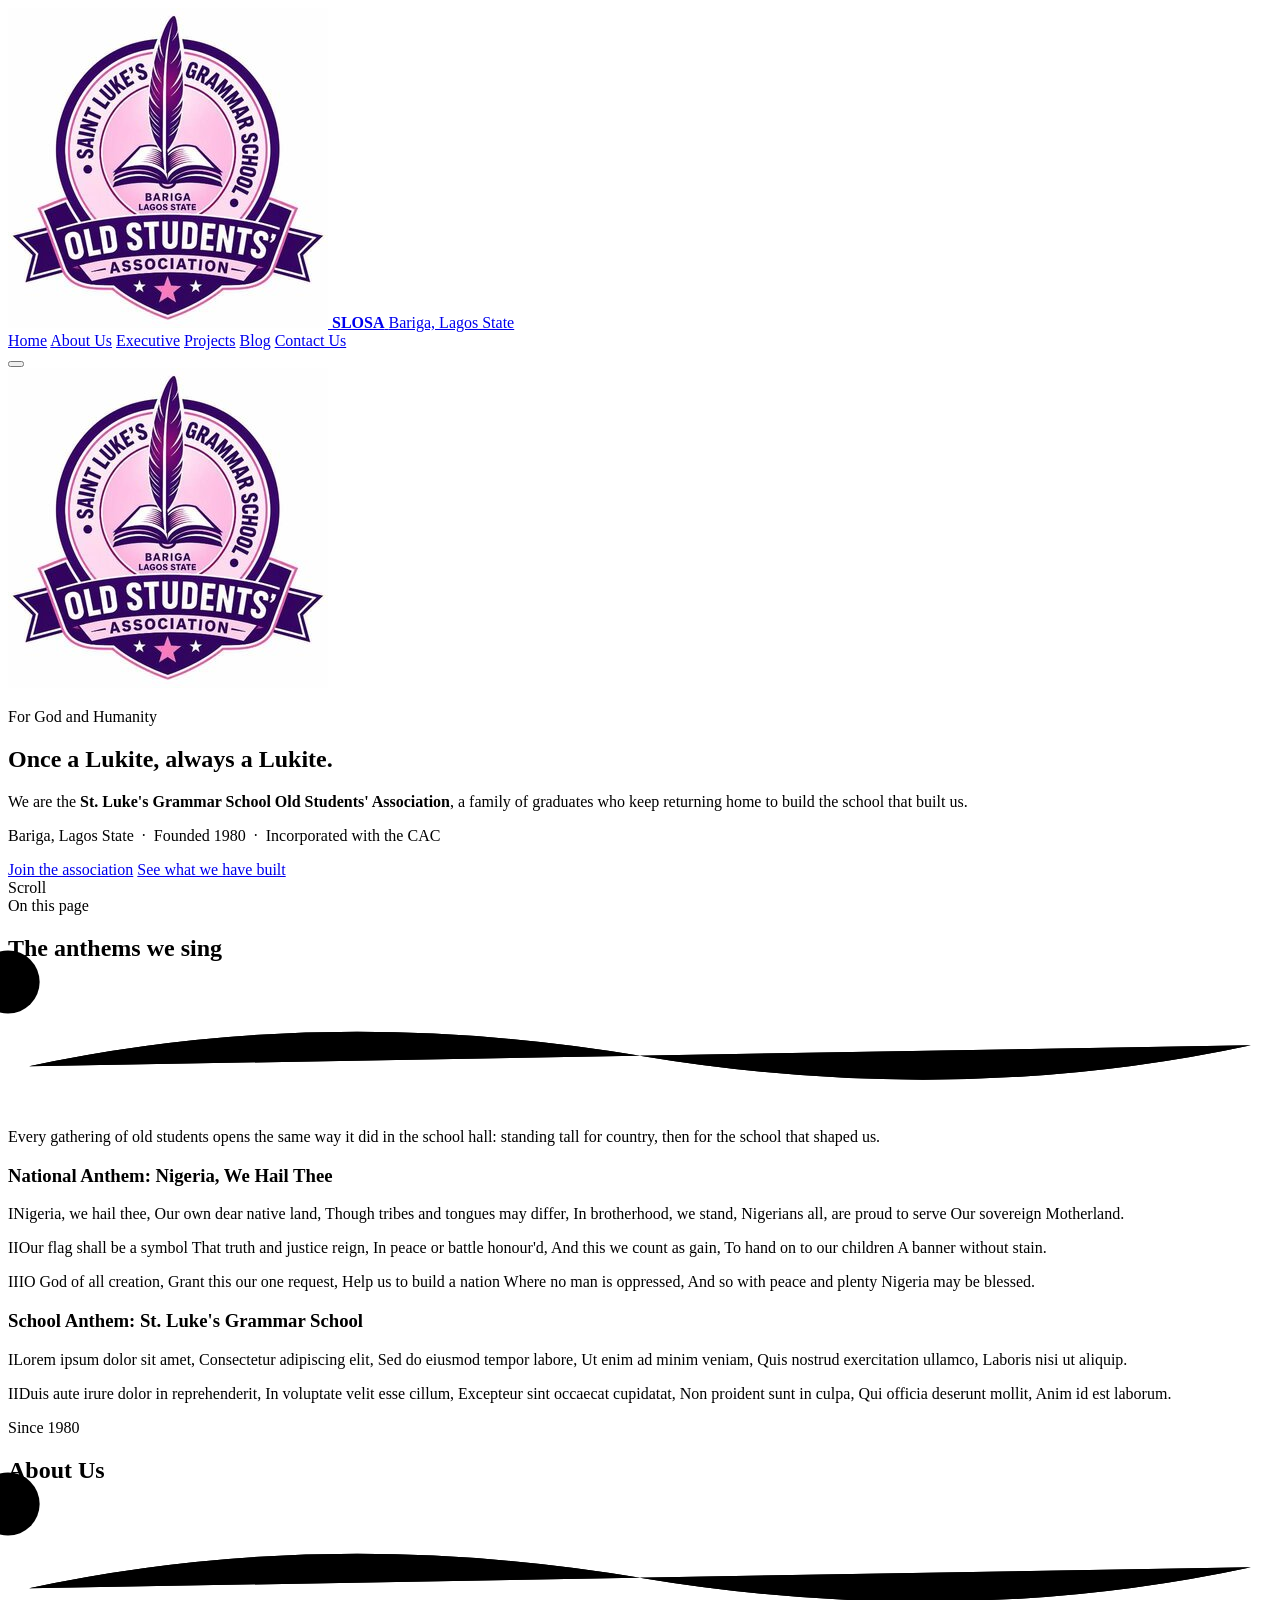
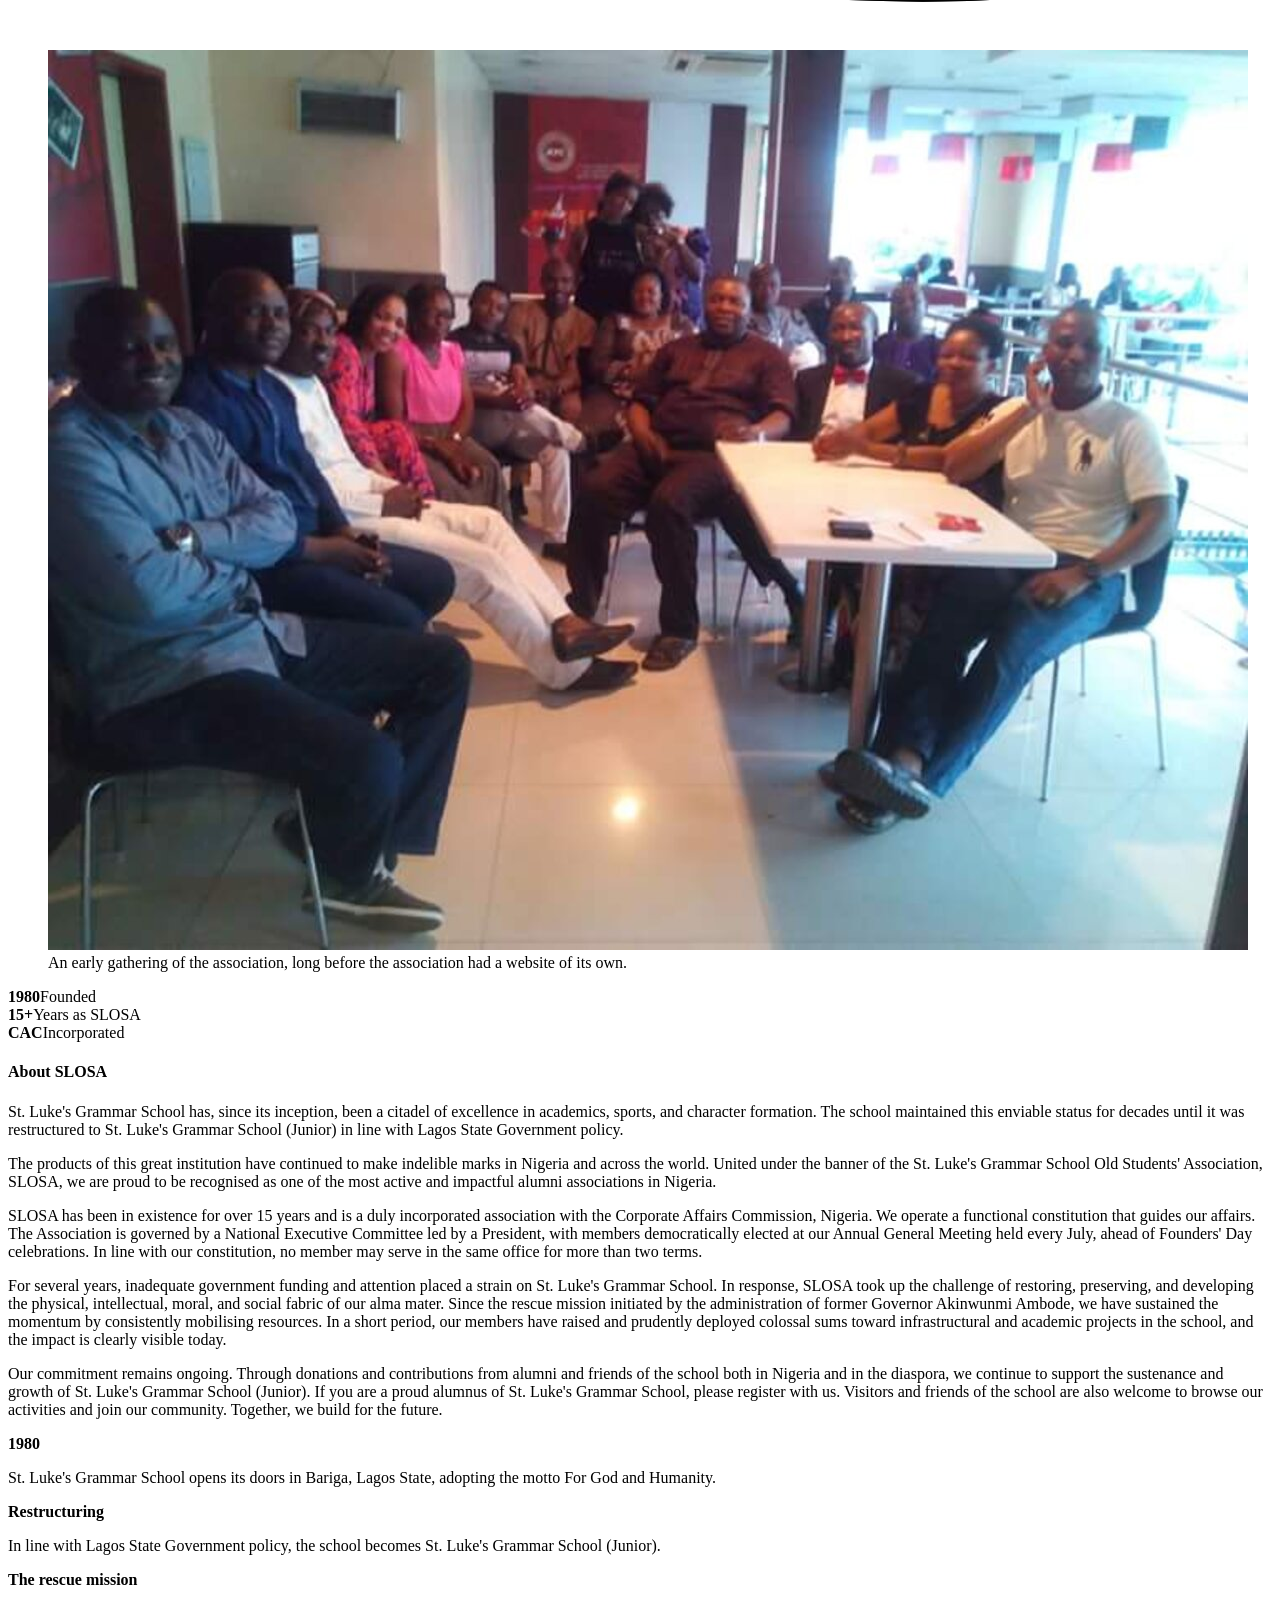
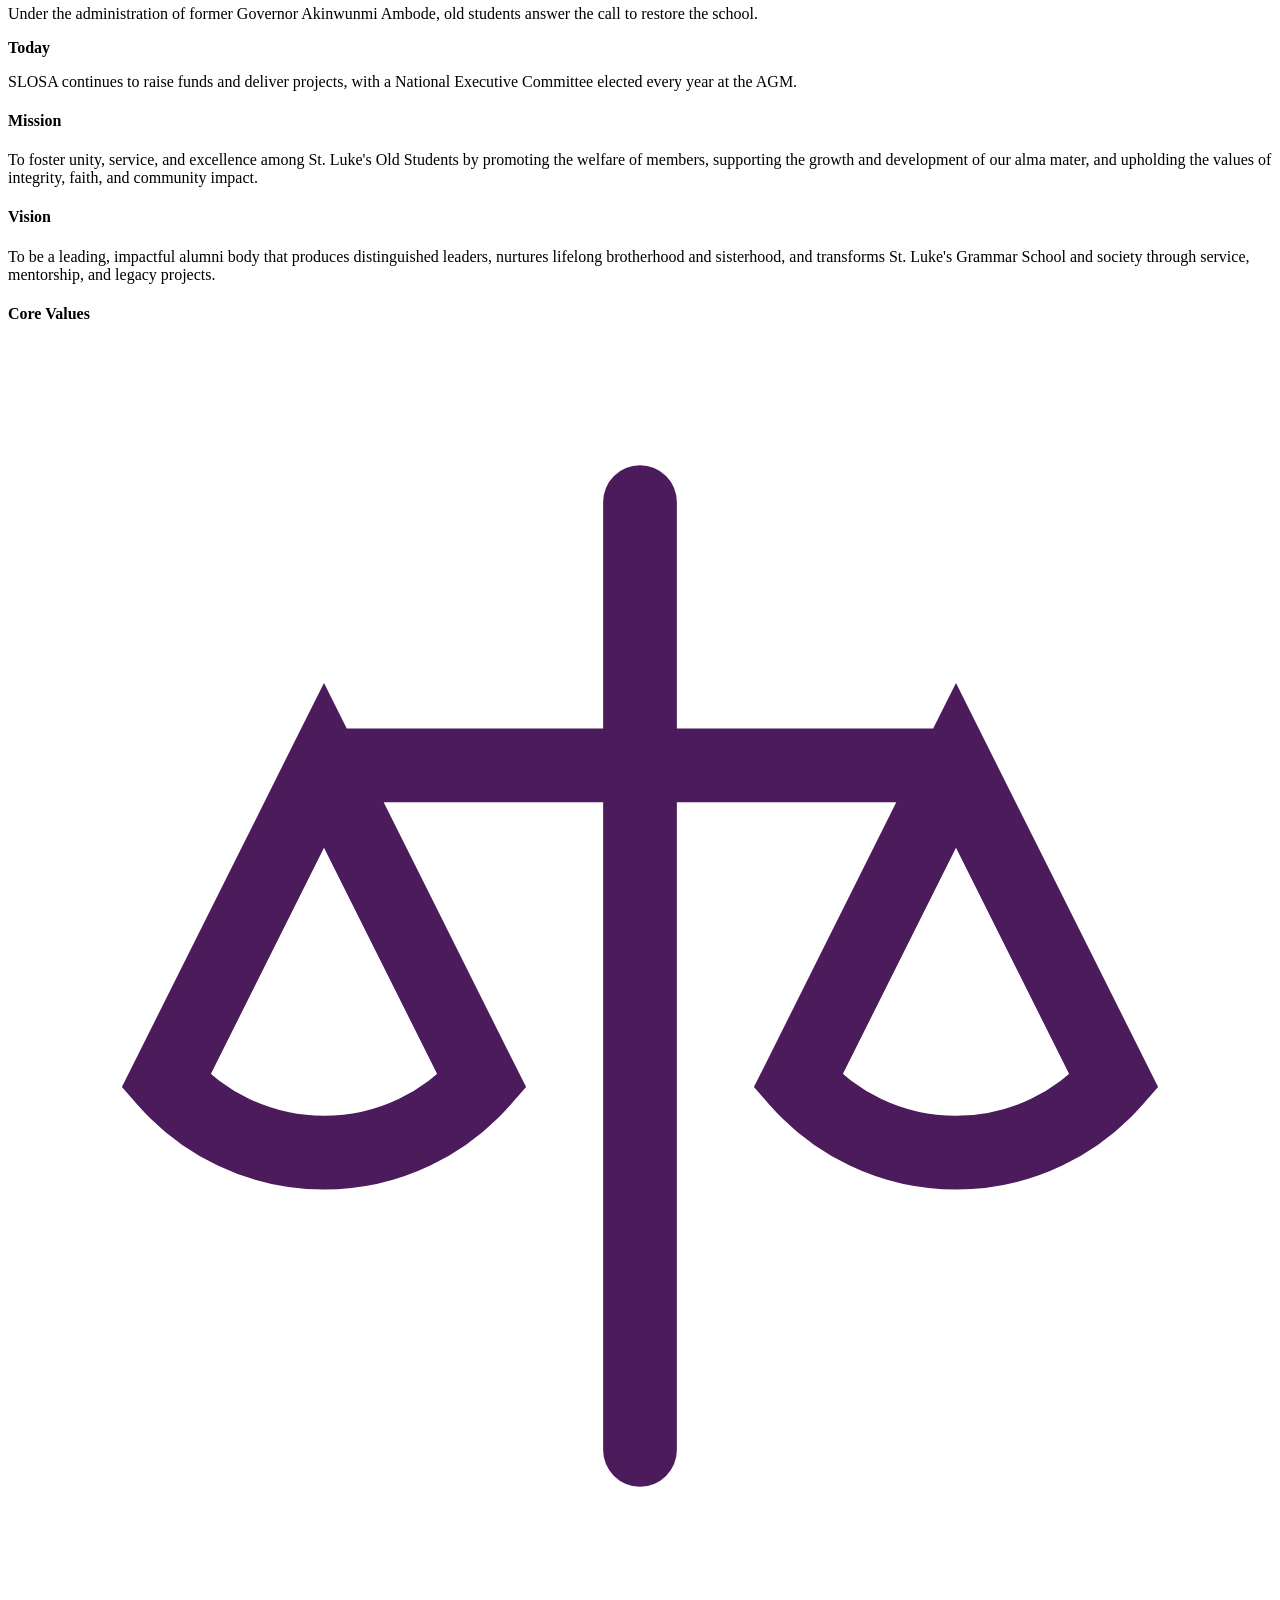
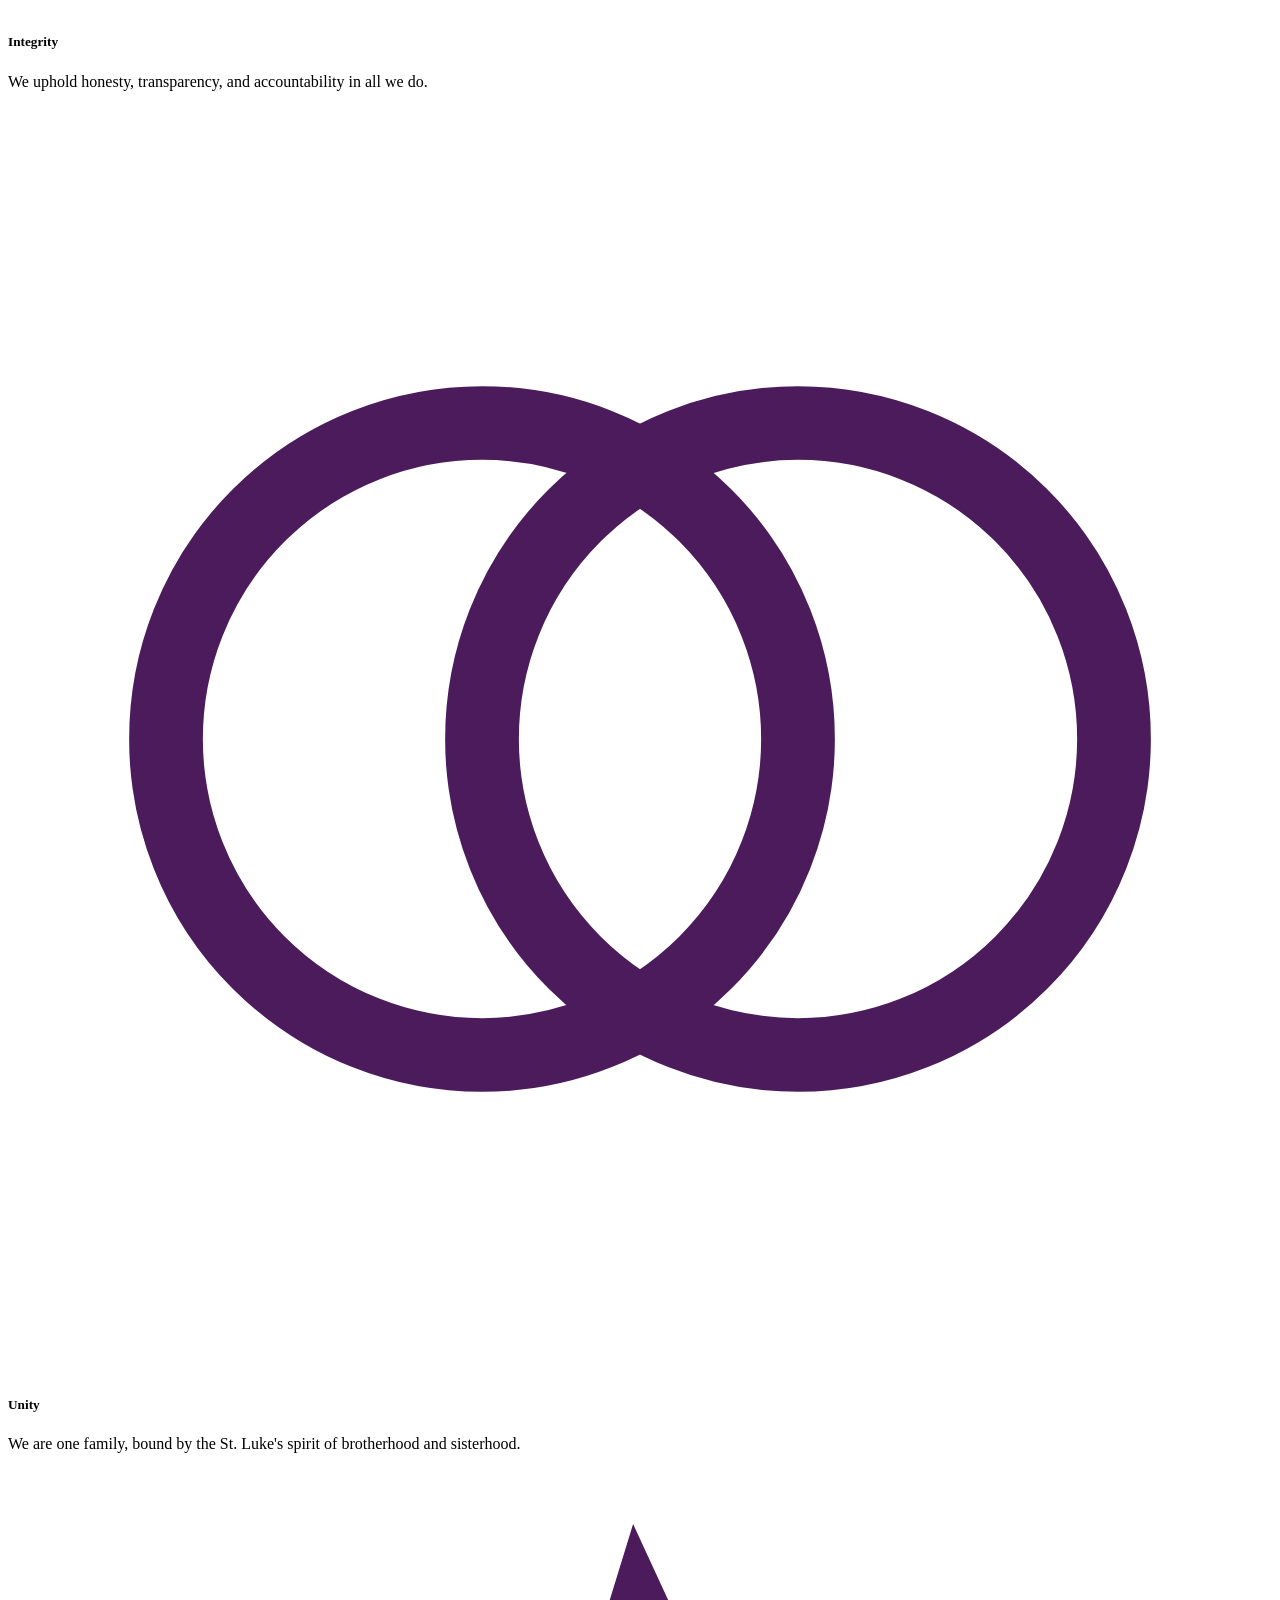
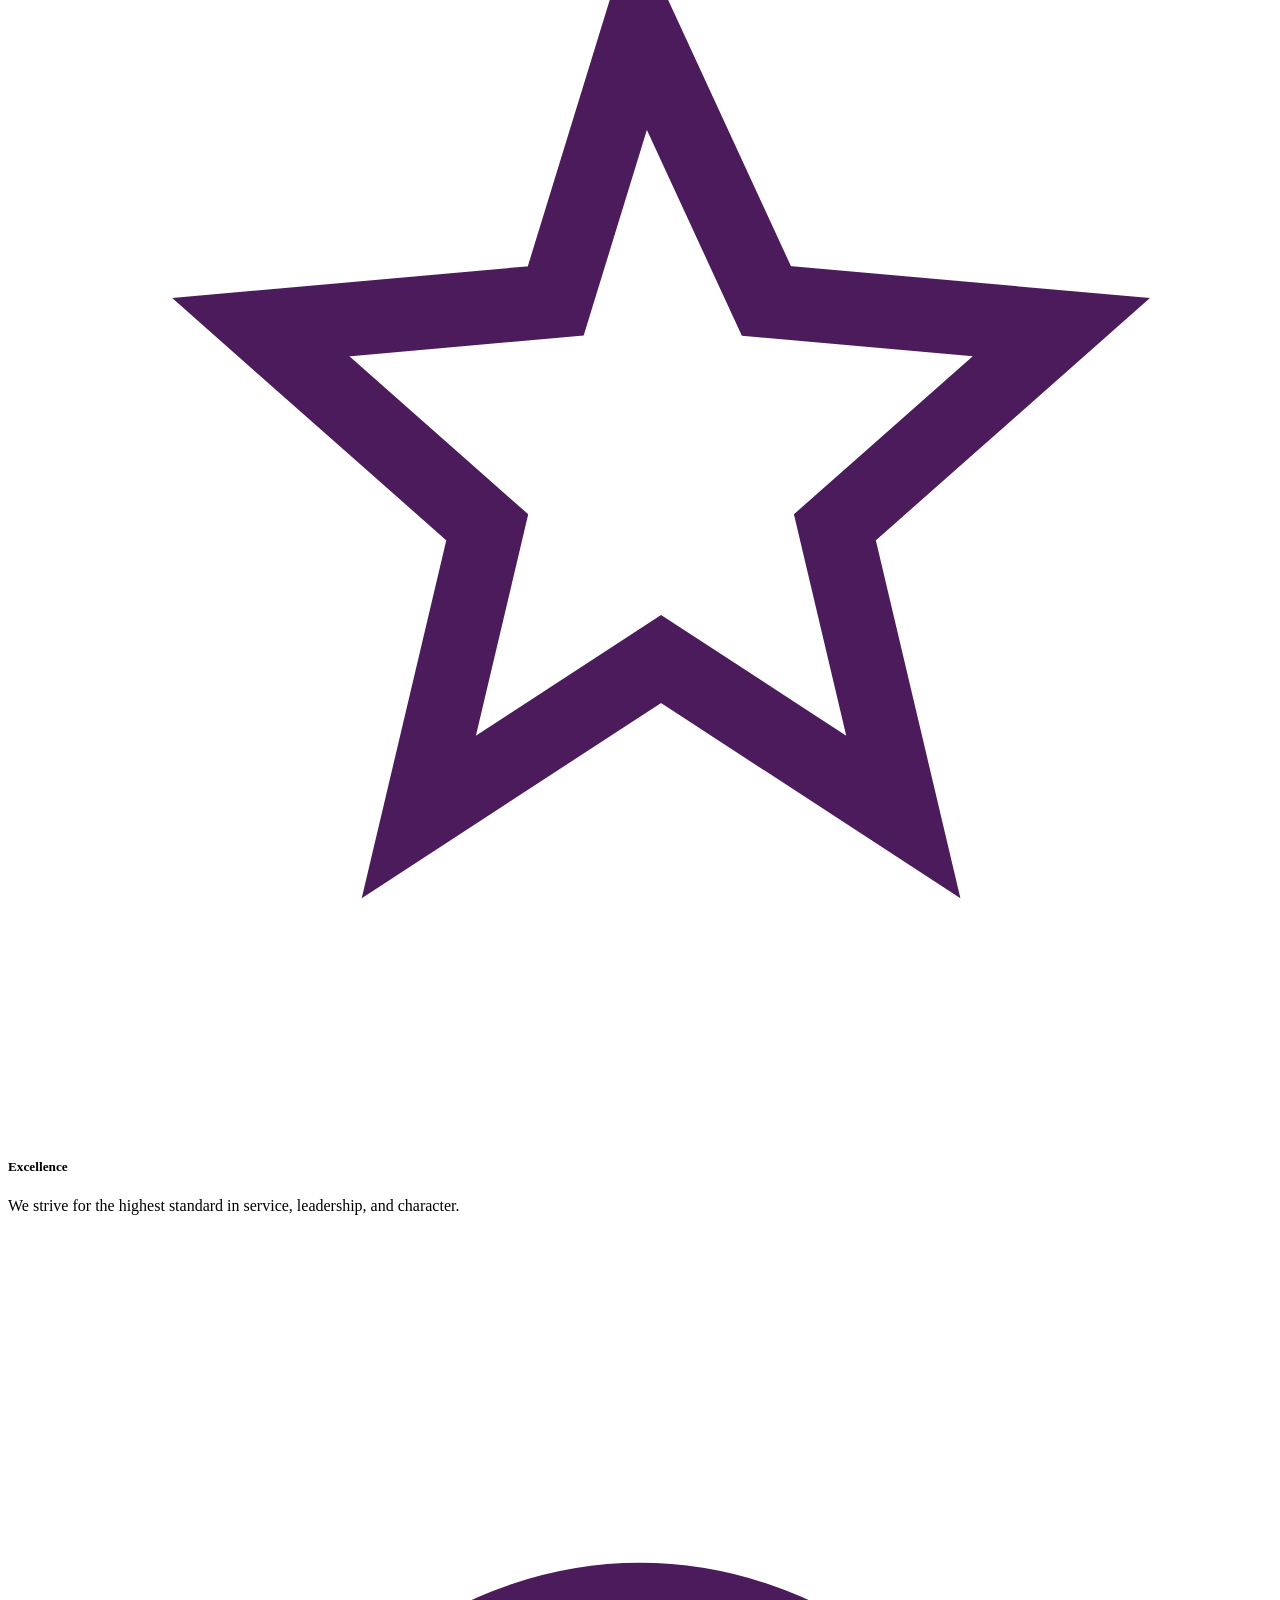
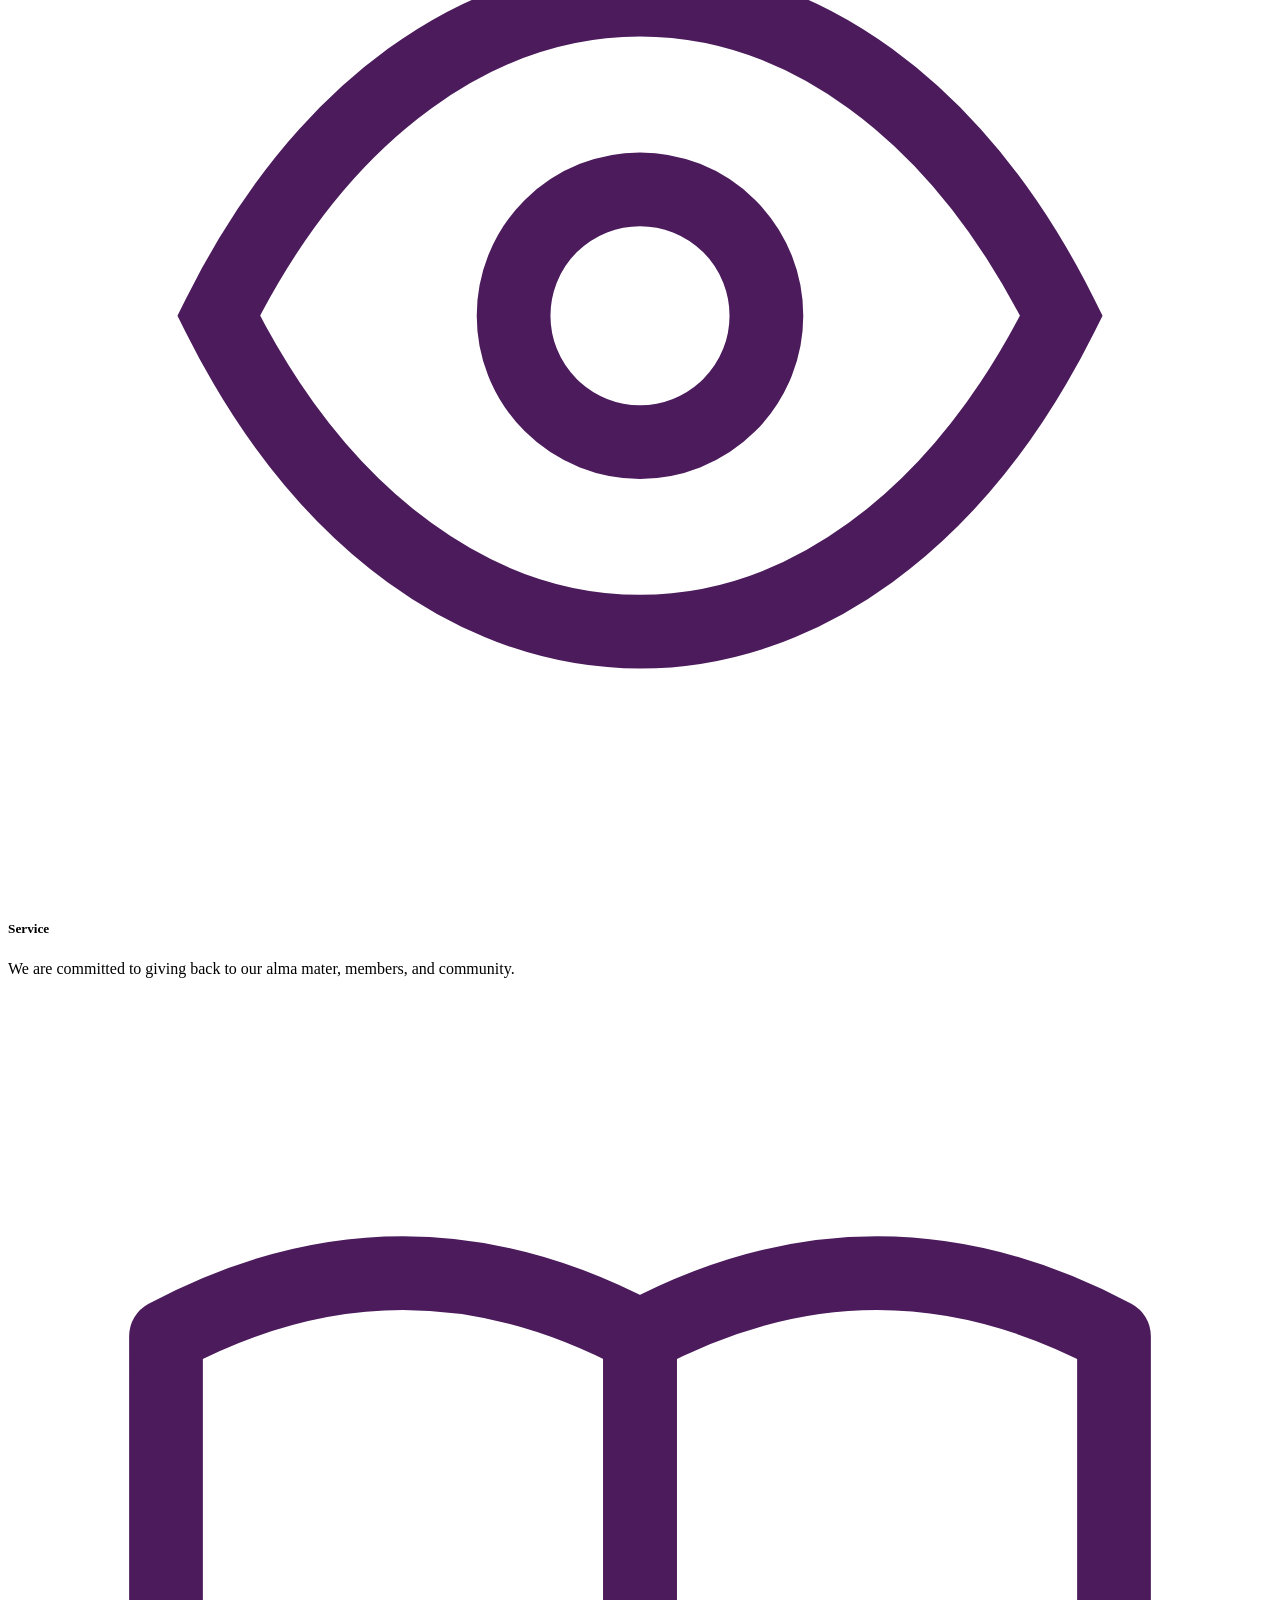
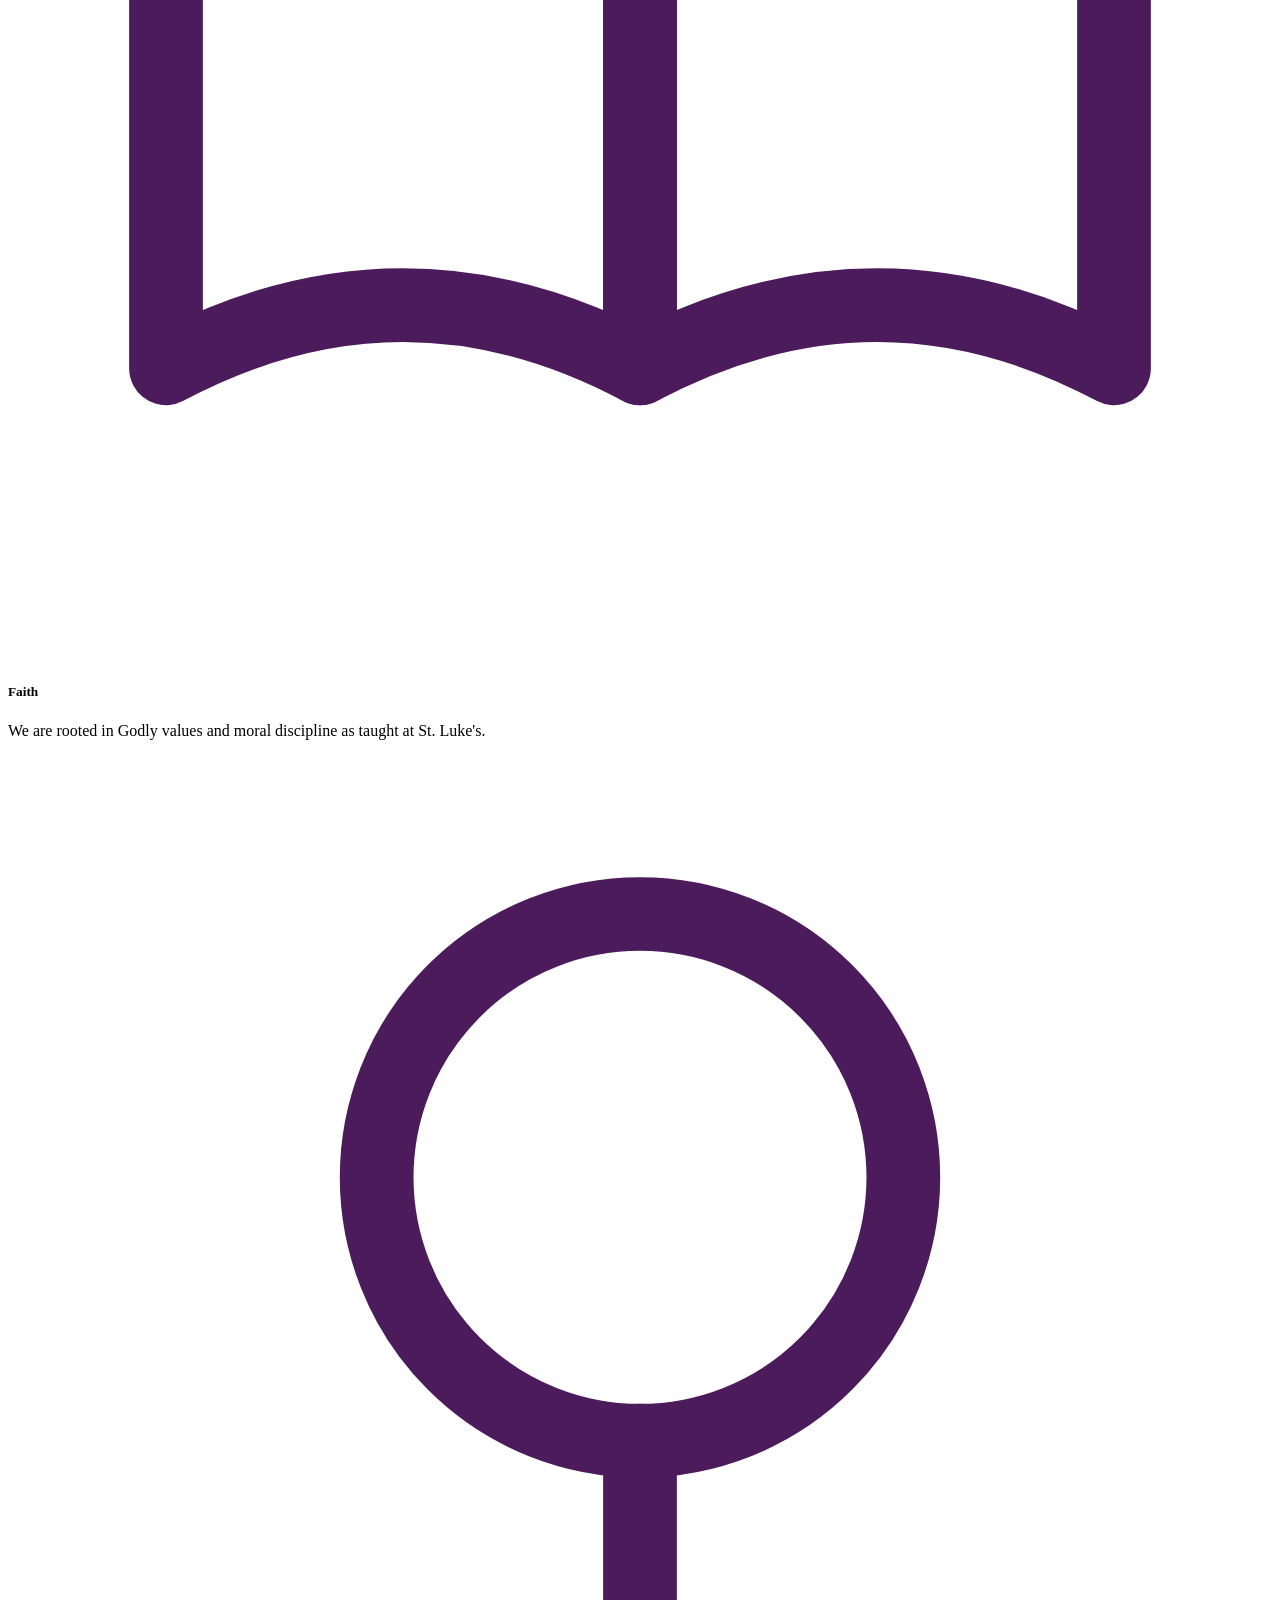
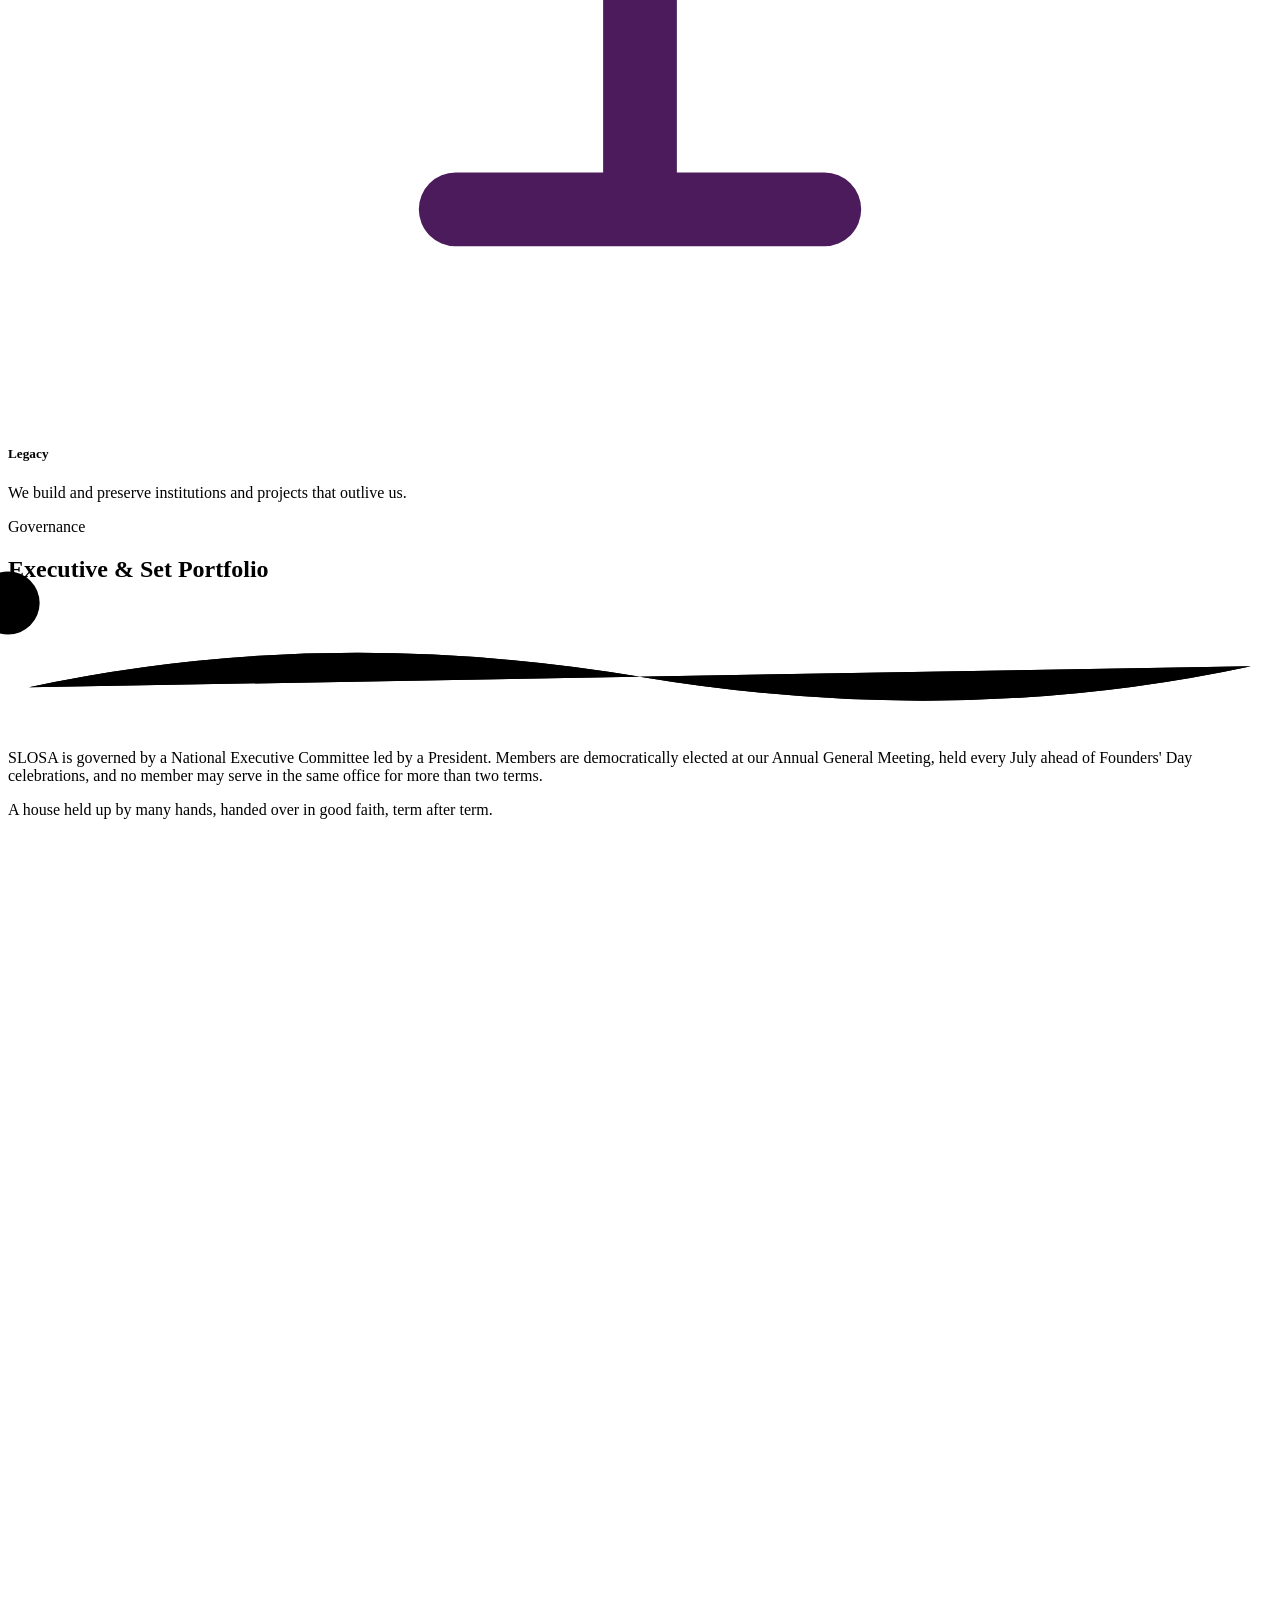
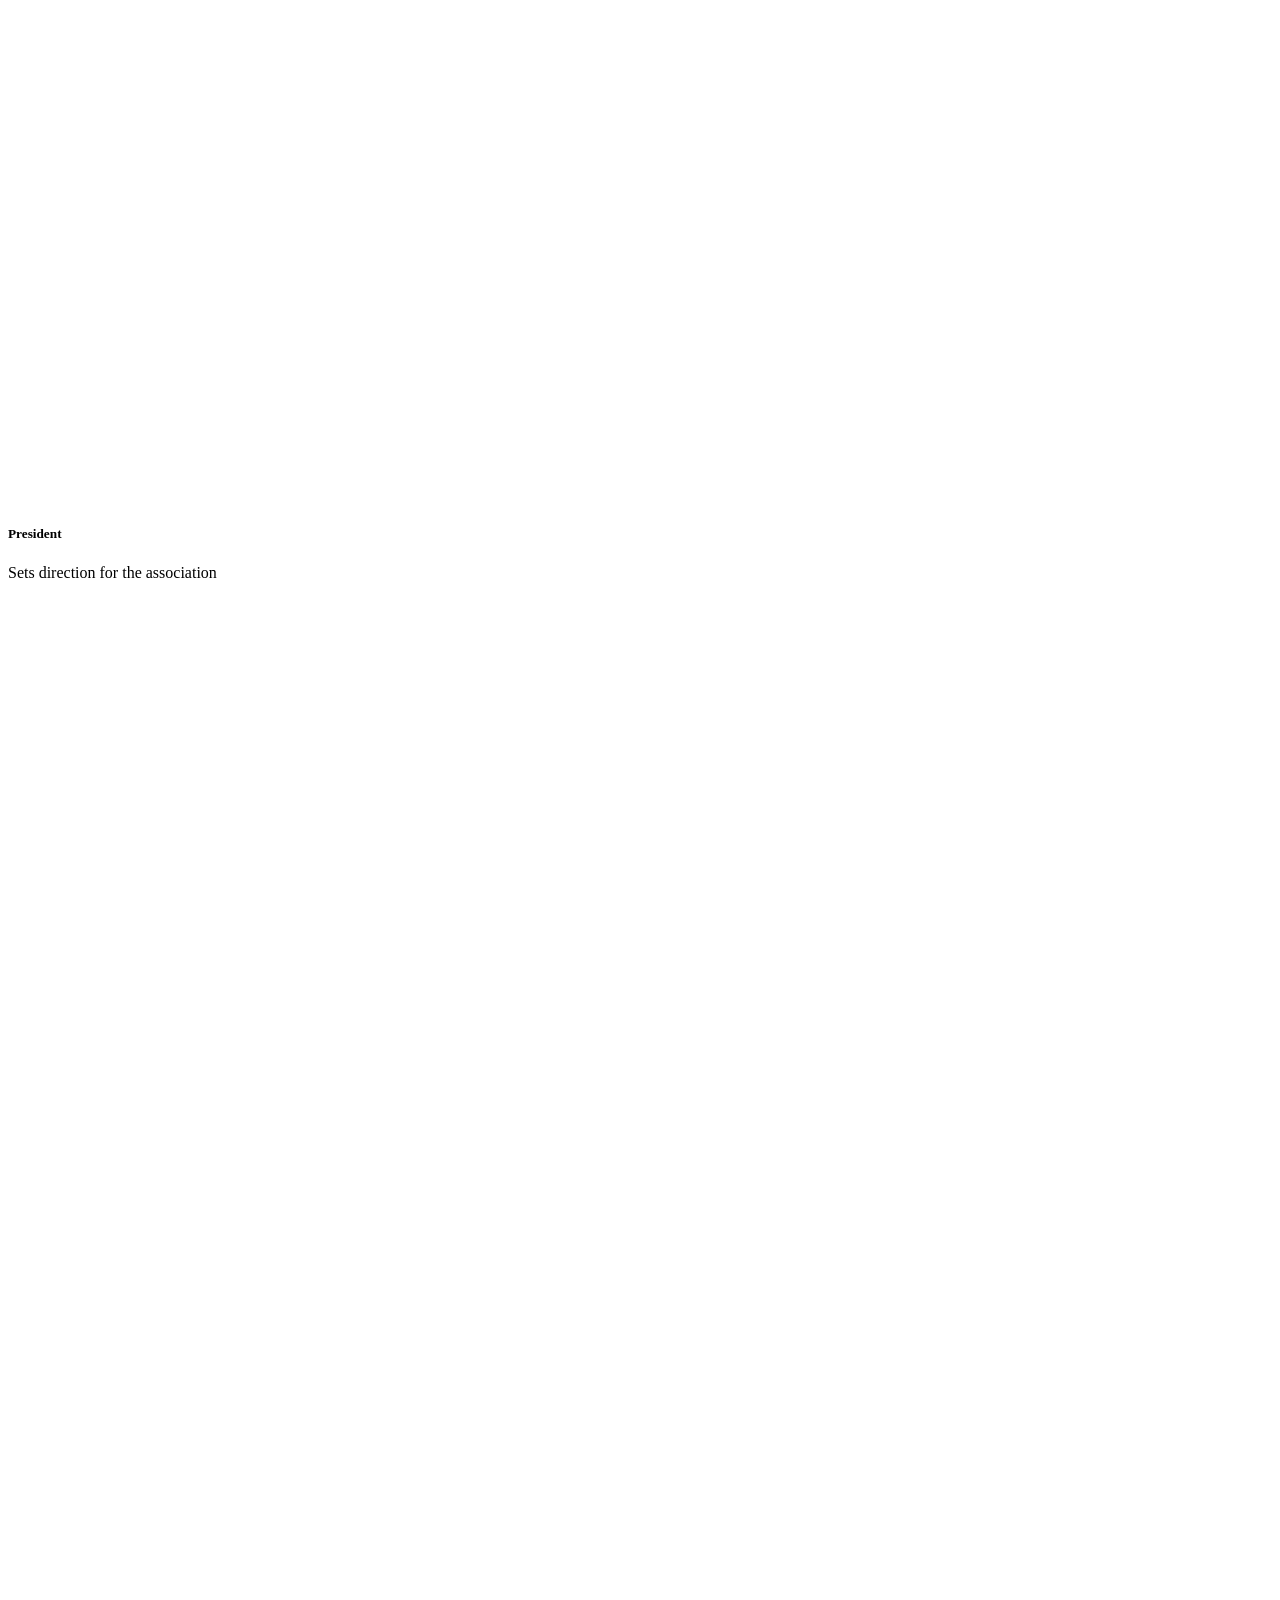
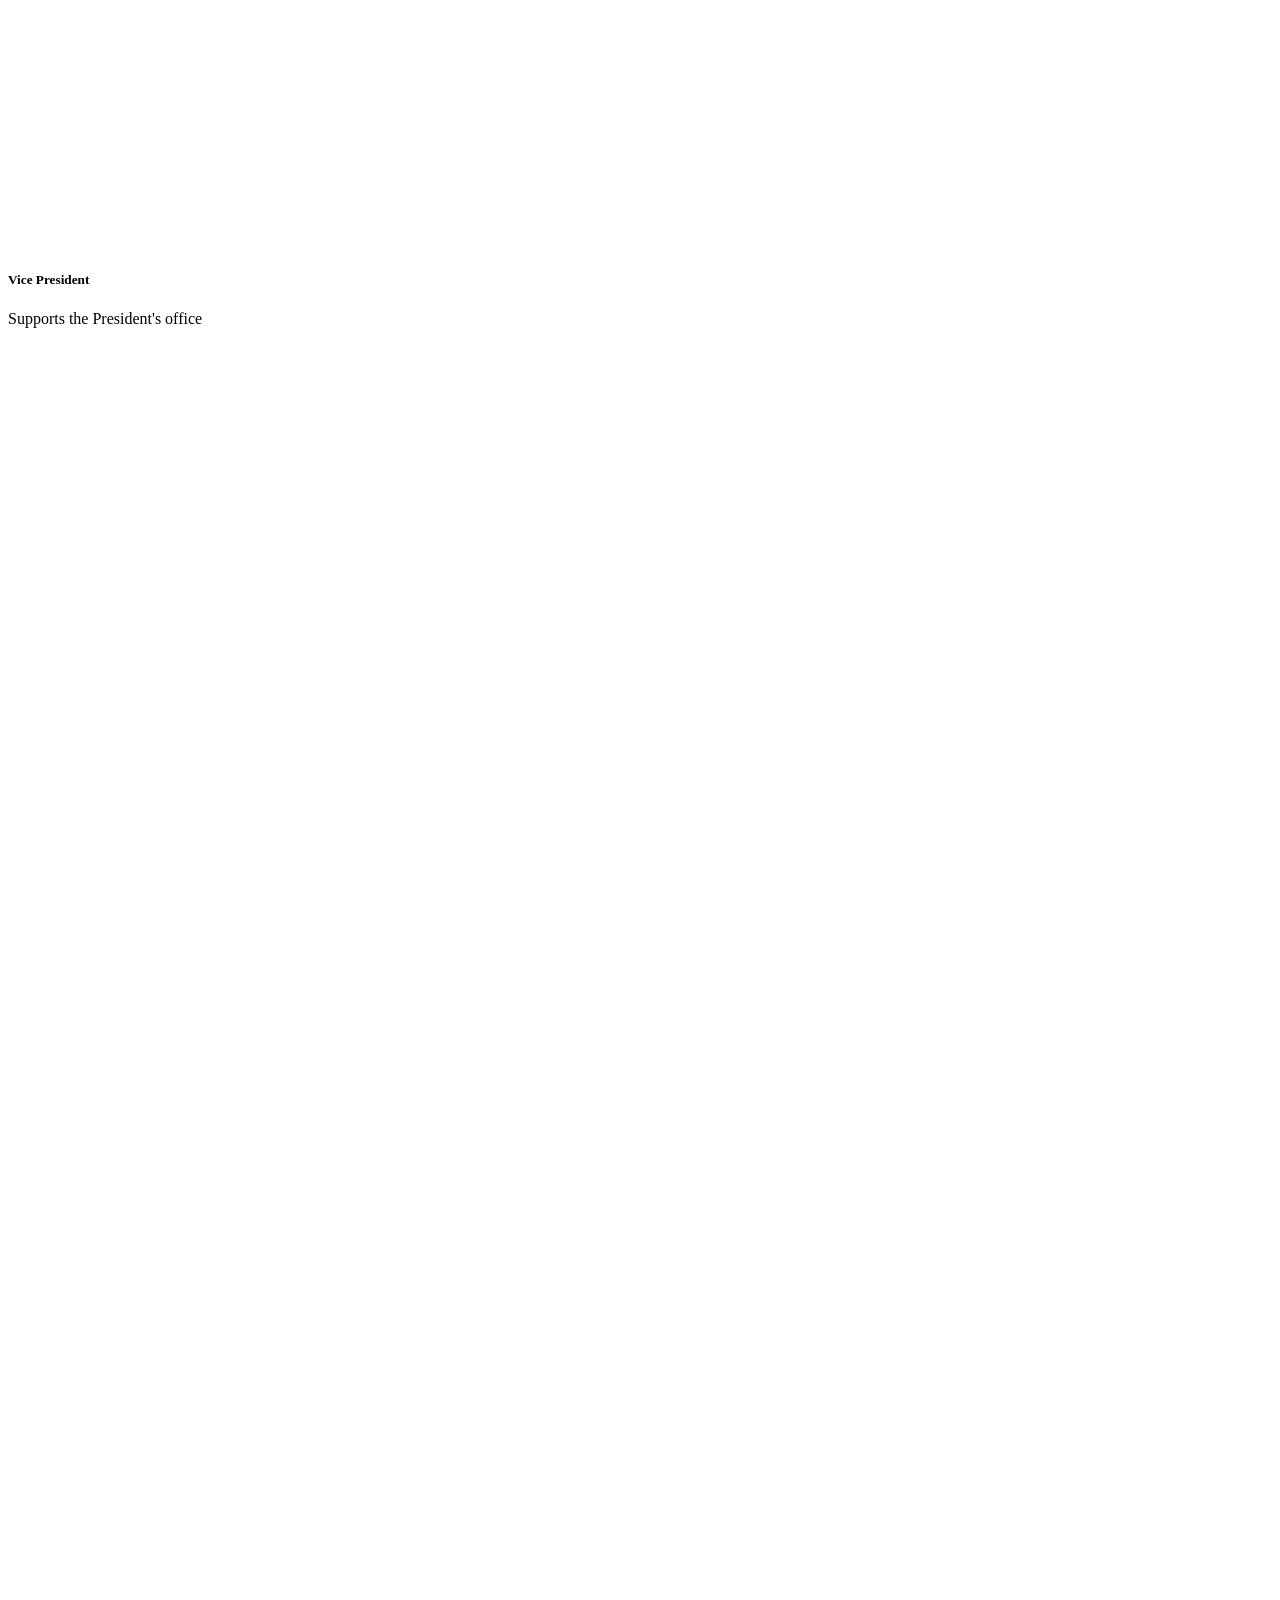
==== index.html @ 2138e48f "Add index.html (extracted from slosa-website-with-device-lab.zip) via Device Suite" ====
<!DOCTYPE html>
<html lang="en">
<head>
<meta charset="UTF-8">
<meta name="viewport" content="width=device-width, initial-scale=1.0">
<title>SLOSA · St. Luke's Grammar School Old Students' Association</title>
<meta name="description" content="The St. Luke's Grammar School Old Students' Association, Bariga, Lagos State. For God and Humanity.">
<meta name="theme-color" content="#2a1038">
<link rel="canonical" href="https://slosa.ng/">

<link rel="icon" type="image/png" sizes="32x32" href="favicon-32.png">
<link rel="icon" type="image/png" sizes="16x16" href="favicon-16.png">
<link rel="shortcut icon" href="favicon.ico">
<link rel="apple-touch-icon" sizes="180x180" href="apple-touch-icon.png">

<meta property="og:type" content="website">
<meta property="og:site_name" content="SLOSA">
<meta property="og:title" content="SLOSA · St. Luke's Grammar School Old Students' Association">
<meta property="og:description" content="A family of graduates who keep returning home to build the school that built us. Bariga, Lagos State. For God and Humanity.">
<meta property="og:image" content="https://slosa.ng/assets/og-image.jpg">
<meta property="og:url" content="https://slosa.ng/">
<meta name="twitter:card" content="summary_large_image">
<meta name="twitter:title" content="SLOSA · St. Luke's Grammar School Old Students' Association">
<meta name="twitter:description" content="A family of graduates who keep returning home to build the school that built us.">
<meta name="twitter:image" content="https://slosa.ng/assets/og-image.jpg">

<link rel="preconnect" href="https://fonts.googleapis.com">
<link rel="preconnect" href="https://fonts.gstatic.com" crossorigin>
<link href="https://fonts.googleapis.com/css2?family=Fraunces:ital,opsz,wght@0,9..144,300;0,9..144,400;0,9..144,500;0,9..144,600;0,9..144,700;1,9..144,400;1,9..144,500;1,9..144,600&family=Work+Sans:ital,wght@0,300;0,400;0,500;0,600;0,700;1,400&display=swap" rel="stylesheet">
<link rel="stylesheet" href="css/style.css">
</head>

<body>

<header class="site-nav" id="siteNav">
  <div class="wrap">
    <a href="#home" class="brand">
      <img src="assets/crest.jpg" alt="SLOSA crest" width="320" height="320">
      <span class="brand-text">
        <strong>SLOSA</strong>
        <span>Bariga, Lagos State</span>
      </span>
    </a>
    <nav class="main-links" id="mainLinks">
      <a href="#home">Home</a>
      <a href="#about">About Us</a>
      <a href="#executive">Executive</a>
      <a href="#projects">Projects</a>
      <a href="#blog">Blog</a>
      <a href="#contact" class="cta">Contact Us</a>
    </nav>
    <button class="burger" id="burger" aria-label="Open menu" aria-expanded="false">
      <span></span><span></span><span></span>
    </button>
  </div>
</header>
<div class="nav-backdrop" id="navBackdrop"></div>

<section class="hero" id="home">
  <div class="hero-bg" id="heroBg"><div class="hero-bg-inner"></div></div>
  <img class="hero-crest-watermark" src="assets/crest.jpg" alt="" width="320" height="320">
  <div class="wrap hero-content">
    <p class="hero-tag hero-anim" style="--d:0s">For God and Humanity</p>
    <h1>
      <span class="type-line" id="typeLine1">Once a Lukite,</span>
      <span class="type-line" id="typeLine2">always a Lukite.</span>
    </h1>
    <p class="hero-sub hero-anim" style="--d:2.05s">We are the <strong>St. Luke's Grammar School Old Students' Association</strong>, a family of graduates who keep returning home to build the school that built us.</p>
    <p class="hero-meta hero-anim" style="--d:2.25s">Bariga, Lagos State &nbsp;·&nbsp; Founded 1980 &nbsp;·&nbsp; Incorporated with the CAC</p>
    <div class="hero-actions hero-anim" style="--d:2.4s">
      <a href="#contact" class="btn primary">Join the association</a>
      <a href="#projects" class="btn ghost-light">See what we have built</a>
    </div>
  </div>
  <div class="scroll-cue"><span class="line"></span>Scroll</div>
</section>

<section class="anthem-section section-pad" id="anthems">
  <div class="wrap">
    <div class="section-head reveal">
      <span class="kicker">On this page</span>
      <h2>The anthems we sing</h2>
      <svg class="underline-draw" viewBox="0 0 120 12" overflow="visible"><path class="draw" d="M2 8 Q 30 2, 60 7 T 118 6"/><path class="shimmer" d="M2 8 Q 30 2, 60 7 T 118 6"/><circle class="nib" r="3"/></svg>
      <p class="lede">Every gathering of old students opens the same way it did in the school hall: standing tall for country, then for the school that shaped us.</p>
    </div>
    <div class="anthem-grid">
      <div class="anthem-card reveal">
        <h3>National Anthem: Nigeria, We Hail Thee</h3>
        <div class="anthem-stanza">
          <p><span class="num">I</span>Nigeria, we hail thee,
Our own dear native land,
Though tribes and tongues may differ,
In brotherhood, we stand,
Nigerians all, are proud to serve
Our sovereign Motherland.</p>
        </div>
        <div class="anthem-stanza">
          <p><span class="num">II</span>Our flag shall be a symbol
That truth and justice reign,
In peace or battle honour'd,
And this we count as gain,
To hand on to our children
A banner without stain.</p>
        </div>
        <div class="anthem-stanza">
          <p><span class="num">III</span>O God of all creation,
Grant this our one request,
Help us to build a nation
Where no man is oppressed,
And so with peace and plenty
Nigeria may be blessed.</p>
        </div>
      </div>
      <div class="anthem-card reveal">
        <h3>School Anthem: St. Luke's Grammar School</h3>
        <div class="anthem-stanza">
          <p><span class="num">I</span>Lorem ipsum dolor sit amet,
Consectetur adipiscing elit,
Sed do eiusmod tempor labore,
Ut enim ad minim veniam,
Quis nostrud exercitation ullamco,
Laboris nisi ut aliquip.</p>
        </div>
        <div class="anthem-stanza">
          <p><span class="num">II</span>Duis aute irure dolor in reprehenderit,
In voluptate velit esse cillum,
Excepteur sint occaecat cupidatat,
Non proident sunt in culpa,
Qui officia deserunt mollit,
Anim id est laborum.</p>
        </div>
      </div>
    </div>
  </div>
</section>

<section class="about-section section-pad" id="about">
  <div class="wrap">
    <div class="section-head reveal">
      <span class="kicker">Since 1980</span>
      <h2>About Us</h2>
      <svg class="underline-draw" viewBox="0 0 120 12" overflow="visible"><path class="draw" d="M2 8 Q 30 2, 60 7 T 118 6"/><path class="shimmer" d="M2 8 Q 30 2, 60 7 T 118 6"/><circle class="nib" r="3"/></svg>
    </div>
    <div class="about-layout">
      <div class="about-sticky reveal">
        <figure class="about-frame">
          <img src="assets/inaugural-1.jpg" alt="Members of SLOSA at an inaugural meeting" width="1200" height="900" loading="lazy" decoding="async">
          <figcaption>An early gathering of the association, long before the association had a website of its own.</figcaption>
        </figure>
        <div class="stat-strip">
          <div><strong>1980</strong><span>Founded</span></div>
          <div><strong>15+</strong><span>Years as SLOSA</span></div>
          <div><strong>CAC</strong><span>Incorporated</span></div>
        </div>
      </div>
      <div class="about-copy reveal">
        <h4>About SLOSA</h4>
        <p>St. Luke's Grammar School has, since its inception, been a citadel of excellence in academics, sports, and character formation. The school maintained this enviable status for decades until it was restructured to St. Luke's Grammar School (Junior) in line with Lagos State Government policy.</p>
        <p>The products of this great institution have continued to make indelible marks in Nigeria and across the world. United under the banner of the St. Luke's Grammar School Old Students' Association, SLOSA, we are proud to be recognised as one of the most active and impactful alumni associations in Nigeria.</p>
        <p>SLOSA has been in existence for over 15 years and is a duly incorporated association with the Corporate Affairs Commission, Nigeria. We operate a functional constitution that guides our affairs. The Association is governed by a National Executive Committee led by a President, with members democratically elected at our Annual General Meeting held every July, ahead of Founders' Day celebrations. In line with our constitution, no member may serve in the same office for more than two terms.</p>
        <p>For several years, inadequate government funding and attention placed a strain on St. Luke's Grammar School. In response, SLOSA took up the challenge of restoring, preserving, and developing the physical, intellectual, moral, and social fabric of our alma mater. Since the rescue mission initiated by the administration of former Governor Akinwunmi Ambode, we have sustained the momentum by consistently mobilising resources. In a short period, our members have raised and prudently deployed colossal sums toward infrastructural and academic projects in the school, and the impact is clearly visible today.</p>
        <p>Our commitment remains ongoing. Through donations and contributions from alumni and friends of the school both in Nigeria and in the diaspora, we continue to support the sustenance and growth of St. Luke's Grammar School (Junior). If you are a proud alumnus of St. Luke's Grammar School, please register with us. Visitors and friends of the school are also welcome to browse our activities and join our community. Together, we build for the future.</p>

        <div class="timeline">
          <div class="timeline-fill" id="timelineFill"></div>
          <div class="timeline-item">
            <strong>1980</strong>
            <p>St. Luke's Grammar School opens its doors in Bariga, Lagos State, adopting the motto For God and Humanity.</p>
          </div>
          <div class="timeline-item">
            <strong>Restructuring</strong>
            <p>In line with Lagos State Government policy, the school becomes St. Luke's Grammar School (Junior).</p>
          </div>
          <div class="timeline-item">
            <strong>The rescue mission</strong>
            <p>Under the administration of former Governor Akinwunmi Ambode, old students answer the call to restore the school.</p>
          </div>
          <div class="timeline-item">
            <strong>Today</strong>
            <p>SLOSA continues to raise funds and deliver projects, with a National Executive Committee elected every year at the AGM.</p>
          </div>
        </div>

        <h4>Mission</h4>
        <p>To foster unity, service, and excellence among St. Luke's Old Students by promoting the welfare of members, supporting the growth and development of our alma mater, and upholding the values of integrity, faith, and community impact.</p>

        <h4>Vision</h4>
        <p>To be a leading, impactful alumni body that produces distinguished leaders, nurtures lifelong brotherhood and sisterhood, and transforms St. Luke's Grammar School and society through service, mentorship, and legacy projects.</p>

        <h4>Core Values</h4>
        <div class="values-grid">
          <div class="value-card">
            <svg viewBox="0 0 24 24" fill="none" stroke-width="1.4" stroke-linecap="round"><path d="M12 3v18M6 8l-3 6a4 4 0 0 0 6 0zM18 8l-3 6a4 4 0 0 0 6 0zM6 8h12" stroke="#4b1b5c"/></svg>
            <h5>Integrity</h5>
            <p>We uphold honesty, transparency, and accountability in all we do.</p>
          </div>
          <div class="value-card">
            <svg viewBox="0 0 24 24" fill="none" stroke-width="1.4" stroke-linecap="round"><circle cx="9" cy="12" r="6" stroke="#4b1b5c"/><circle cx="15" cy="12" r="6" stroke="#4b1b5c"/></svg>
            <h5>Unity</h5>
            <p>We are one family, bound by the St. Luke's spirit of brotherhood and sisterhood.</p>
          </div>
          <div class="value-card">
            <svg viewBox="0 0 24 24" fill="none" stroke-width="1.4" stroke-linecap="round"><path d="M12 3l2.4 5.2 5.6.5-4.3 3.8 1.3 5.5-4.6-3-4.6 3 1.3-5.5-4.3-3.8 5.6-.5z" stroke="#4b1b5c"/></svg>
            <h5>Excellence</h5>
            <p>We strive for the highest standard in service, leadership, and character.</p>
          </div>
          <div class="value-card">
            <svg viewBox="0 0 24 24" fill="none" stroke-width="1.4" stroke-linecap="round"><path d="M4 13c2-4 5-6 8-6s6 2 8 6c-2 4-5 6-8 6s-6-2-8-6z" stroke="#4b1b5c"/><circle cx="12" cy="13" r="2.4" stroke="#4b1b5c"/></svg>
            <h5>Service</h5>
            <p>We are committed to giving back to our alma mater, members, and community.</p>
          </div>
          <div class="value-card">
            <svg viewBox="0 0 24 24" fill="none" stroke-width="1.4" stroke-linecap="round" stroke-linejoin="round"><path d="M3 6.5c3-1.6 6-1.6 9 0v12c-3-1.6-6-1.6-9 0z" stroke="#4b1b5c"/><path d="M21 6.5c-3-1.6-6-1.6-9 0v12c3-1.6 6-1.6 9 0z" stroke="#4b1b5c"/></svg>
            <h5>Faith</h5>
            <p>We are rooted in Godly values and moral discipline as taught at St. Luke's.</p>
          </div>
          <div class="value-card">
            <svg viewBox="0 0 24 24" fill="none" stroke-width="1.4" stroke-linecap="round"><circle cx="12" cy="8" r="5" stroke="#4b1b5c"/><path d="M12 13v7M8.5 20h7" stroke="#4b1b5c"/></svg>
            <h5>Legacy</h5>
            <p>We build and preserve institutions and projects that outlive us.</p>
          </div>
        </div>
      </div>
    </div>
  </div>
</section>

<section class="exec-section section-pad" id="executive">
  <div class="wrap">
    <div class="section-head reveal">
      <span class="kicker">Governance</span>
      <h2>Executive &amp; Set Portfolio</h2>
      <svg class="underline-draw" viewBox="0 0 120 12" overflow="visible"><path class="draw" d="M2 8 Q 30 2, 60 7 T 118 6"/><path class="shimmer" d="M2 8 Q 30 2, 60 7 T 118 6"/><circle class="nib" r="3"/></svg>
    </div>
    <div class="exec-intro">
      <p class="reveal">SLOSA is governed by a National Executive Committee led by a President. Members are democratically elected at our Annual General Meeting, held every July ahead of Founders' Day celebrations, and no member may serve in the same office for more than two terms.</p>
      <div class="rule-block reveal"><p>A house held up by many hands, handed over in good faith, term after term.</p></div>
    </div>

    <div class="role-grid">
      <div class="role-card side-reveal from-left">
        <div class="role-badge"><svg viewBox="0 0 24 24" fill="none" stroke-width="1.5" stroke-linecap="round"><path d="M12 2l2.6 5.6L21 8.3l-4.5 4.2 1.1 6.2L12 15.9l-5.6 2.8 1.1-6.2L3 8.3l6.4-.7z"/></svg></div>
        <h5>President</h5>
        <span>Sets direction for the association</span>
      </div>
      <div class="role-card side-reveal from-right">
        <div class="role-badge"><svg viewBox="0 0 24 24" fill="none" stroke-width="1.5" stroke-linecap="round"><path d="M4 20V10l8-6 8 6v10M9 20v-6h6v6"/></svg></div>
        <h5>Vice President</h5>
        <span>Supports the President's office</span>
      </div>
      <div class="role-card side-reveal from-left">
        <div class="role-badge"><svg viewBox="0 0 24 24" fill="none" stroke-width="1.5" stroke-linecap="round"><path d="M4 4h16v14H8l-4 4z"/></svg></div>
        <h5>General Secretary</h5>
        <span>Keeps the association's records</span>
      </div>
      <div class="role-card side-reveal from-right">
        <div class="role-badge"><svg viewBox="0 0 24 24" fill="none" stroke-width="1.5" stroke-linecap="round"><circle cx="12" cy="12" r="9"/><path d="M12 7v5l3 3"/></svg></div>
        <h5>Financial Secretary</h5>
        <span>Tracks dues and contributions</span>
      </div>
      <div class="role-card side-reveal from-left">
        <div class="role-badge"><svg viewBox="0 0 24 24" fill="none" stroke-width="1.5" stroke-linecap="round"><rect x="3" y="7" width="18" height="12" rx="1"/><path d="M8 7V5a2 2 0 0 1 2-2h4a2 2 0 0 1 2 2v2"/></svg></div>
        <h5>Treasurer</h5>
        <span>Holds the association's purse</span>
      </div>
      <div class="role-card side-reveal from-right">
        <div class="role-badge"><svg viewBox="0 0 24 24" fill="none" stroke-width="1.5" stroke-linecap="round"><path d="M12 3l7 4v5c0 5-3 8-7 9-4-1-7-4-7-9V7z"/></svg></div>
        <h5>Provost</h5>
        <span>Guards the association's discipline</span>
      </div>
      <div class="role-card side-reveal from-left">
        <div class="role-badge"><svg viewBox="0 0 24 24" fill="none" stroke-width="1.5" stroke-linecap="round"><path d="M3 11l18-7-7 18-2-8z"/></svg></div>
        <h5>Public Relations</h5>
        <span>Speaks for SLOSA in public</span>
      </div>
      <div class="role-card side-reveal from-right">
        <div class="role-badge"><svg viewBox="0 0 24 24" fill="none" stroke-width="1.5" stroke-linecap="round"><path d="M4 19V9l8-5 8 5v10"/><path d="M9 19v-6h6v6"/></svg></div>
        <h5>Welfare Officer</h5>
        <span>Looks after members in need</span>
      </div>
    </div>

    <div class="sets-heading reveal">
      <h3>Find your Set</h3>
      <p>Every graduating year at St. Luke's is a Set of its own, and each one keeps its own roll of members, officers, and giving history within SLOSA. Hover a decade below and the details will follow.</p>
    </div>
    <div class="set-grid reveal">
      <div class="set-card"><div class="set-inner">
        <div class="set-face set-front"><strong>1980s</strong><span>Founding sets</span></div>
        <div class="set-face set-back">Roll and reunion updates coming soon</div>
      </div></div>
      <div class="set-card"><div class="set-inner">
        <div class="set-face set-front"><strong>1990s</strong><span>Growth years</span></div>
        <div class="set-face set-back">Roll and reunion updates coming soon</div>
      </div></div>
      <div class="set-card"><div class="set-inner">
        <div class="set-face set-front"><strong>2000s</strong><span>Millennium sets</span></div>
        <div class="set-face set-back">Roll and reunion updates coming soon</div>
      </div></div>
      <div class="set-card"><div class="set-inner">
        <div class="set-face set-front"><strong>2010s</strong><span>Recent sets</span></div>
        <div class="set-face set-back">Roll and reunion updates coming soon</div>
      </div></div>
      <div class="set-card"><div class="set-inner">
        <div class="set-face set-front"><strong>2020s</strong><span>Newest sets</span></div>
        <div class="set-face set-back">Roll and reunion updates coming soon</div>
      </div></div>
    </div>
  </div>
</section>

<section class="projects-section section-pad" id="projects">
  <div class="wrap">
    <div class="section-head projects-intro reveal">
      <span class="kicker">On the ground</span>
      <h2>Projects</h2>
      <svg class="underline-draw" viewBox="0 0 120 12" overflow="visible"><path class="draw" d="M2 8 Q 30 2, 60 7 T 118 6"/><path class="shimmer" d="M2 8 Q 30 2, 60 7 T 118 6"/><circle class="nib" r="3"/></svg>
      <p class="lede">Every project here was paid for by an old student who remembered exactly where they were sitting when they needed one.</p>
    </div>

    <div class="compare reveal" id="compare">
      <img src="assets/before-1.jpg" alt="Pupils seated on blocks and the floor before SLOSA's furniture donations" class="compare-before" width="1200" height="675" decoding="async">
      <img src="assets/after-1.jpg" alt="Pupils seated at proper desks after SLOSA's furniture donations" class="compare-after" id="compareAfter" width="1200" height="900" decoding="async">
      <div class="compare-handle" id="compareHandle"></div>
      <span class="compare-label before">Before</span>
      <span class="compare-label after">After</span>
    </div>

    <div class="project-grid reveal">
      <button type="button" class="project-card" data-caption="Ten computers and a fully equipped ICT lab, delivered in 2018." aria-label="Open larger photo: ICT Lab, 2018, ten computers">
        <img src="assets/ict-lab.jpg" alt="ICT Lab computers donated by SLOSA" width="1000" height="750" loading="lazy" decoding="async">
        <span class="project-overlay"><span><strong>ICT Lab</strong><span>2018, ten computers</span></span></span>
      </button>
      <button type="button" class="project-card" data-caption="New desks and benches donated by the association, each one stamped with the SLOSA name." aria-label="Open larger photo: Furniture Drive, desks for every classroom">
        <img src="assets/furniture-a.jpg" alt="Furniture donated by SLOSA" width="1200" height="675" loading="lazy" decoding="async">
        <span class="project-overlay"><span><strong>Furniture Drive</strong><span>Desks for every classroom</span></span></span>
      </button>
      <button type="button" class="project-card" data-caption="Old students and school authorities at the handover of a completed project." aria-label="Open larger photo: Commissioning, handing the work over">
        <img src="assets/commission.jpg" alt="Project commissioning ceremony" width="1200" height="675" loading="lazy" decoding="async">
        <span class="project-overlay"><span><strong>Commissioning</strong><span>Handing the work over</span></span></span>
      </button>
    </div>

    <div class="award-feature reveal">
      <img src="assets/award.jpg" alt="SLOSA receiving an award from the Lagos State Education District Board" width="1200" height="800" loading="lazy" decoding="async">
      <div>
        <h4>Recognised for the work</h4>
        <p>In 2016, the Lagos State Government Education District Board named SLOSA one of the Best Old Students' Associations in the state, a nod to years of steady, unglamorous fundraising that quietly rebuilt a school.</p>
        <span class="award-badge">Lagos State Education District, 2016</span>
      </div>
    </div>
  </div>
</section>

<section class="blog-section section-pad" id="blog">
  <div class="wrap">
    <div class="section-head reveal">
      <span class="kicker">Slosa events</span>
      <h2>Blog</h2>
      <svg class="underline-draw" viewBox="0 0 120 12" overflow="visible"><path class="draw" d="M2 8 Q 30 2, 60 7 T 118 6"/><path class="shimmer" d="M2 8 Q 30 2, 60 7 T 118 6"/><circle class="nib" r="3"/></svg>
      <p class="lede">Coronation, Founders' Day, Set Reunions and everything else that brings old students back through the gate.</p>
    </div>
    <div class="blog-grid reveal">
      <article class="blog-card">
        <span class="tag">Coronation</span>
        <h4>Crowning a new President</h4>
        <p>Every handover of leadership is marked with a proper coronation, sashes, cheers and all, so the new executive starts in full view of the family.</p>
        <a href="#contact" class="read">Read the story</a>
      </article>
      <article class="blog-card">
        <span class="tag">Founders' Day</span>
        <h4>Founders' Day homecoming</h4>
        <p>Held every July around our Annual General Meeting, Founders' Day is the one Saturday a year the whole family, old and new, walks through the gate together.</p>
        <a href="#contact" class="read">Read the story</a>
      </article>
      <article class="blog-card">
        <span class="tag">Set Reunion</span>
        <h4>Sets finding each other again</h4>
        <p>From the class of the 1980s to the most recent leavers, Set Reunions are where old classmates trade phone numbers again after twenty years.</p>
        <a href="#contact" class="read">Read the story</a>
      </article>
      <article class="blog-card">
        <span class="tag">Coming soon</span>
        <h4>More stories on the way</h4>
        <p>We are putting together photos and write ups from recent events. Check back soon, or send us yours if you were there.</p>
        <a href="#contact" class="read">Send a story</a>
      </article>
    </div>
  </div>
</section>

<section class="contact-section section-pad" id="contact">
  <div class="wrap">
    <div class="section-head reveal">
      <span class="kicker">We would love to hear from you</span>
      <h2>Contact Us</h2>
      <svg class="underline-draw" viewBox="0 0 120 12" overflow="visible"><path class="draw" d="M2 8 Q 30 2, 60 7 T 118 6"/><path class="shimmer" d="M2 8 Q 30 2, 60 7 T 118 6"/><circle class="nib" r="3"/></svg>
    </div>
    <div class="contact-layout">
      <div class="contact-info reveal">
        <h4>School address</h4>
        <p>St. Luke's Grammar School (Junior)<br>Bariga, Lagos State, Nigeria</p>
        <h4>Email</h4>
        <p><a href="mailto:info@slosa.ng">info@slosa.ng</a></p>
        <h4>Phone</h4>
        <p><a href="tel:+2348034567890">+234 803 456 7890</a></p>
        <h4>Follow along</h4>
        <ul class="social-list">
          <li>
            <a href="https://facebook.com/slosaofficial" aria-label="Facebook" target="_blank" rel="noopener"><svg viewBox="0 0 24 24" fill="none" stroke-width="1.6" stroke-linecap="round"><path d="M15 8h2V4h-2a4 4 0 0 0-4 4v2H9v4h2v6h4v-6h2.5l.5-4H15V8z"/></svg></a>
            <a href="https://facebook.com/slosaofficial" target="_blank" rel="noopener">facebook.com/slosaofficial</a>
          </li>
          <li>
            <a href="https://instagram.com/slosa_bariga" aria-label="Instagram" target="_blank" rel="noopener"><svg viewBox="0 0 24 24" fill="none" stroke-width="1.6"><rect x="3" y="3" width="18" height="18" rx="5"/><circle cx="12" cy="12" r="4"/><circle cx="17" cy="7" r="1"/></svg></a>
            <a href="https://instagram.com/slosa_bariga" target="_blank" rel="noopener">@slosa_bariga</a>
          </li>
          <li>
            <a href="https://x.com/slosa_ng" aria-label="X, formerly Twitter" target="_blank" rel="noopener"><svg viewBox="0 0 24 24" fill="none" stroke-width="1.6" stroke-linecap="round" stroke-linejoin="round"><path d="M4 4l16 16M20 4L4 20"/></svg></a>
            <a href="https://x.com/slosa_ng" target="_blank" rel="noopener">@slosa_ng</a>
          </li>
          <li>
            <a href="https://wa.me/2348034567890" aria-label="WhatsApp" target="_blank" rel="noopener"><svg viewBox="0 0 24 24" fill="none" stroke-width="1.6" stroke-linecap="round"><path d="M4 20l1.4-4A8 8 0 1 1 9 19z"/><path d="M9 9c0 3 2 5 5 5"/></svg></a>
            <a href="https://wa.me/2348034567890" target="_blank" rel="noopener">+234 803 456 7890</a>
          </li>
        </ul>
      </div>
      <form class="contact-form reveal" id="contactForm" action="https://formspree.io/f/YOUR_FORM_ID" method="POST">
        <input type="hidden" name="_subject" value="New message from the SLOSA website">
        <div class="field">
          <input type="text" id="cf-name" name="name" placeholder=" " required>
          <label for="cf-name">Full name</label>
          <span class="field-line"></span>
        </div>
        <div class="field">
          <input type="email" id="cf-email" name="email" placeholder=" " required>
          <label for="cf-email">Email address</label>
          <span class="field-line"></span>
        </div>
        <div class="field">
          <input type="text" id="cf-set" name="set" placeholder=" ">
          <label for="cf-set">Set or graduating year</label>
          <span class="field-line"></span>
        </div>
        <div class="field">
          <textarea id="cf-message" name="message" placeholder=" " required></textarea>
          <label for="cf-message">Message</label>
          <span class="field-line"></span>
        </div>
        <button type="submit" class="btn primary">Send message</button>
        <p class="form-note" role="status" aria-live="polite">We usually reply within a few days.</p>
      </form>
    </div>
  </div>
</section>

<footer>
  <div class="wrap">
    <div class="footer-top">
      <div class="footer-brand">
        <img src="assets/crest.jpg" alt="SLOSA crest" width="320" height="320" loading="lazy" decoding="async">
        <span>
          <strong>SLOSA</strong>
          <span style="font-size:0.78rem;">For God and Humanity</span>
        </span>
      </div>
      <div class="footer-links">
        <div>
          <strong>Explore</strong>
          <a href="#about">About Us</a>
          <a href="#executive">Executive &amp; Sets</a>
          <a href="#projects">Projects</a>
          <a href="#blog">Blog</a>
        </div>
        <div>
          <strong>Association</strong>
          <a href="#contact">Register as a member</a>
          <a href="#anthems">Our anthems</a>
          <a href="#contact">Give to a project</a>
        </div>
      </div>
    </div>
    <div class="footer-bottom">
      <span>&copy; <span id="year"></span> St. Luke's Grammar School Old Students' Association, Bariga.</span>
      <span>Website by Resumeefy Concepts</span>
    </div>
  </div>
</footer>

<button class="to-top" id="toTop" aria-label="Back to top">
  <svg viewBox="0 0 24 24" fill="none" stroke="#fffbf3" stroke-width="2" stroke-linecap="round"><path d="M12 19V5M5 12l7-7 7 7"/></svg>
</button>

<div class="lightbox" id="lightbox" role="dialog" aria-modal="true" aria-label="Project photo" aria-hidden="true">
  <button class="lightbox-close" id="lightboxClose" aria-label="Close">&times;</button>
  <img src="" alt="" id="lightboxImg">
  <p class="lightbox-caption" id="lightboxCaption"></p>
</div>

<script src="js/main.js" defer></script>
</body>
</html>
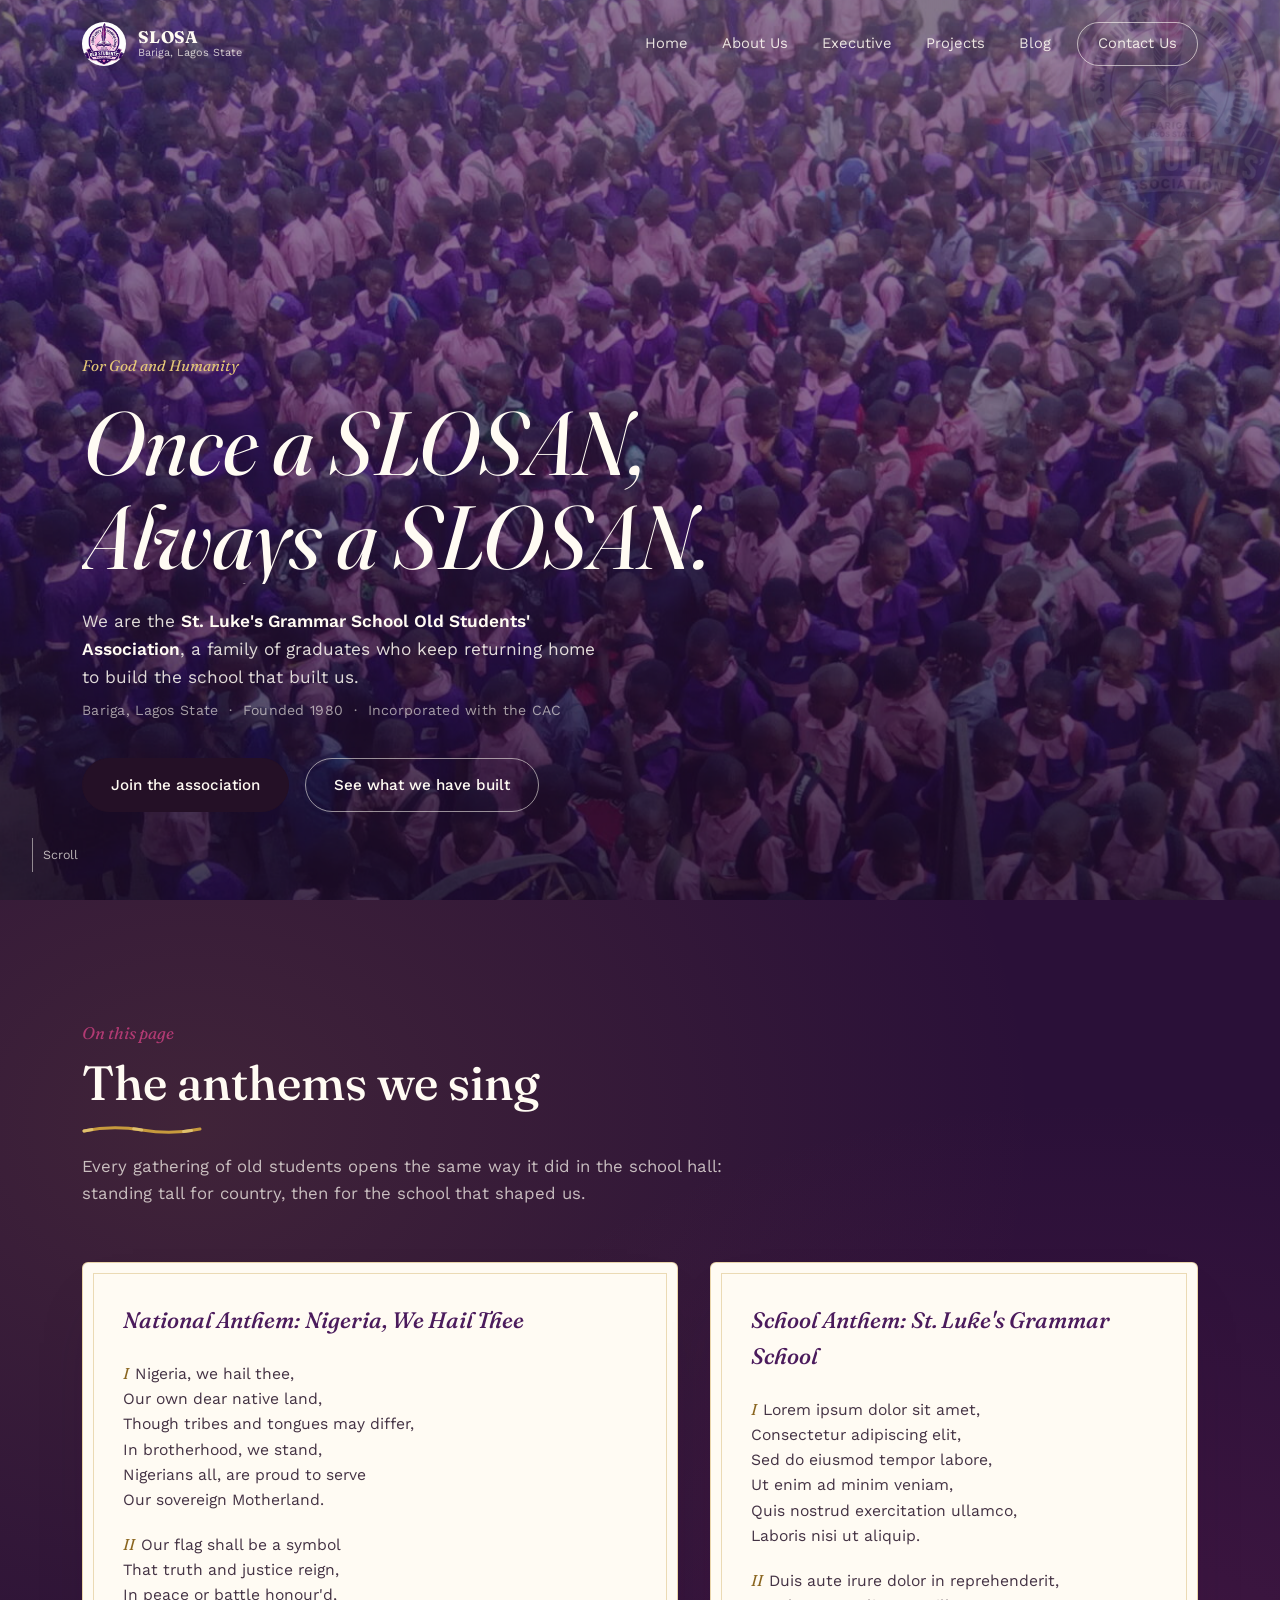
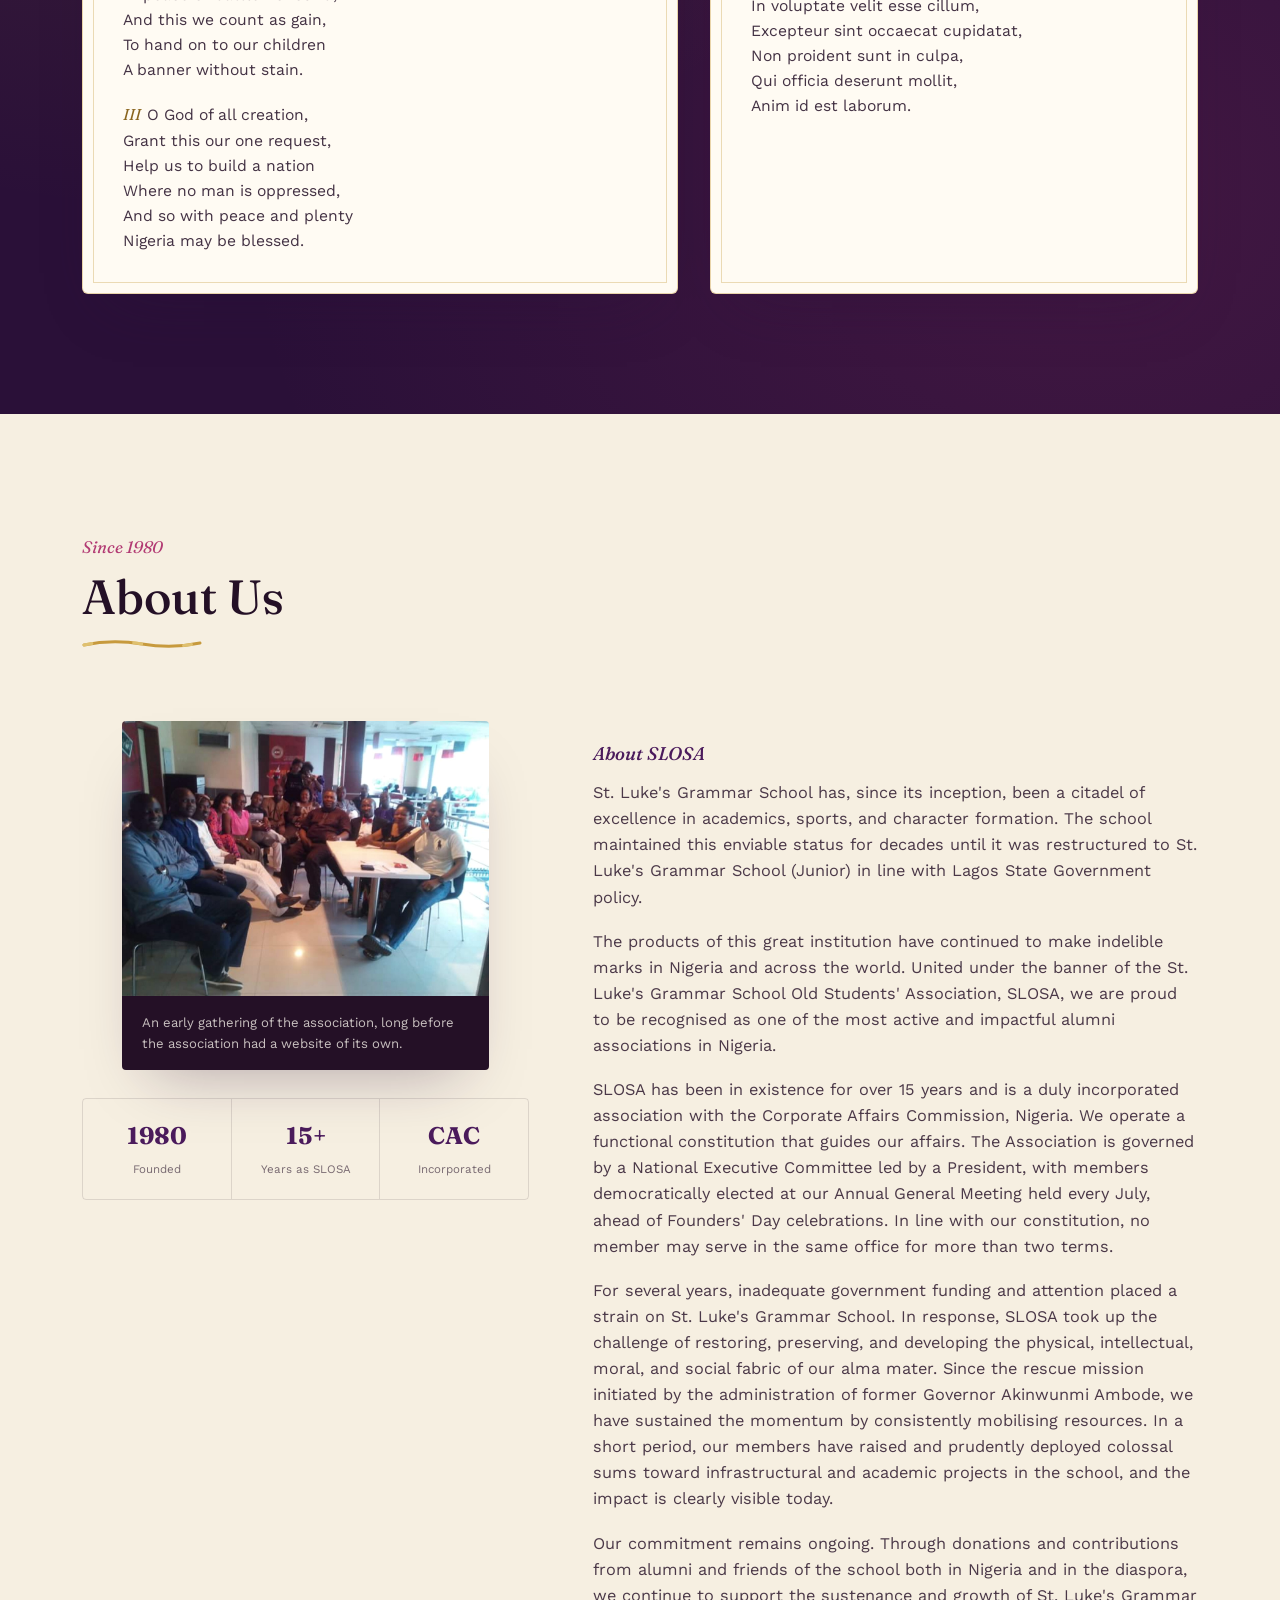
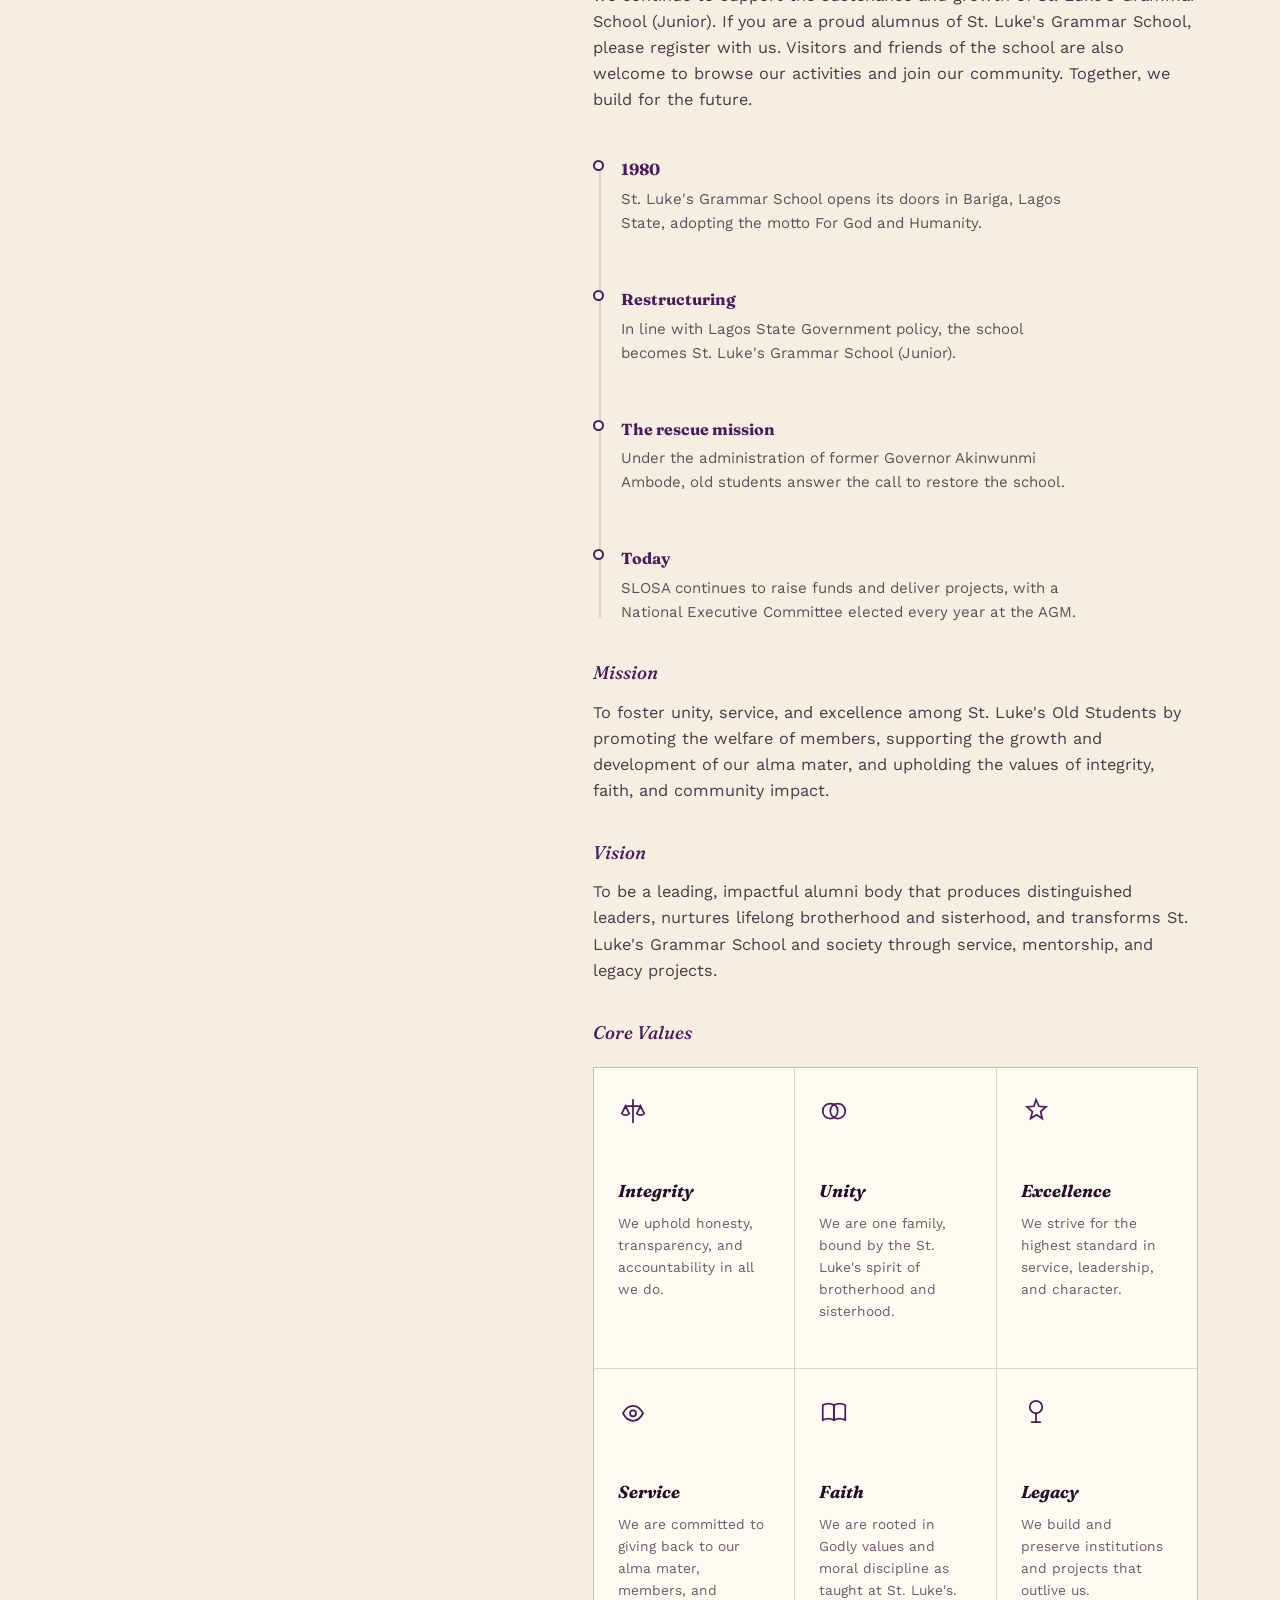
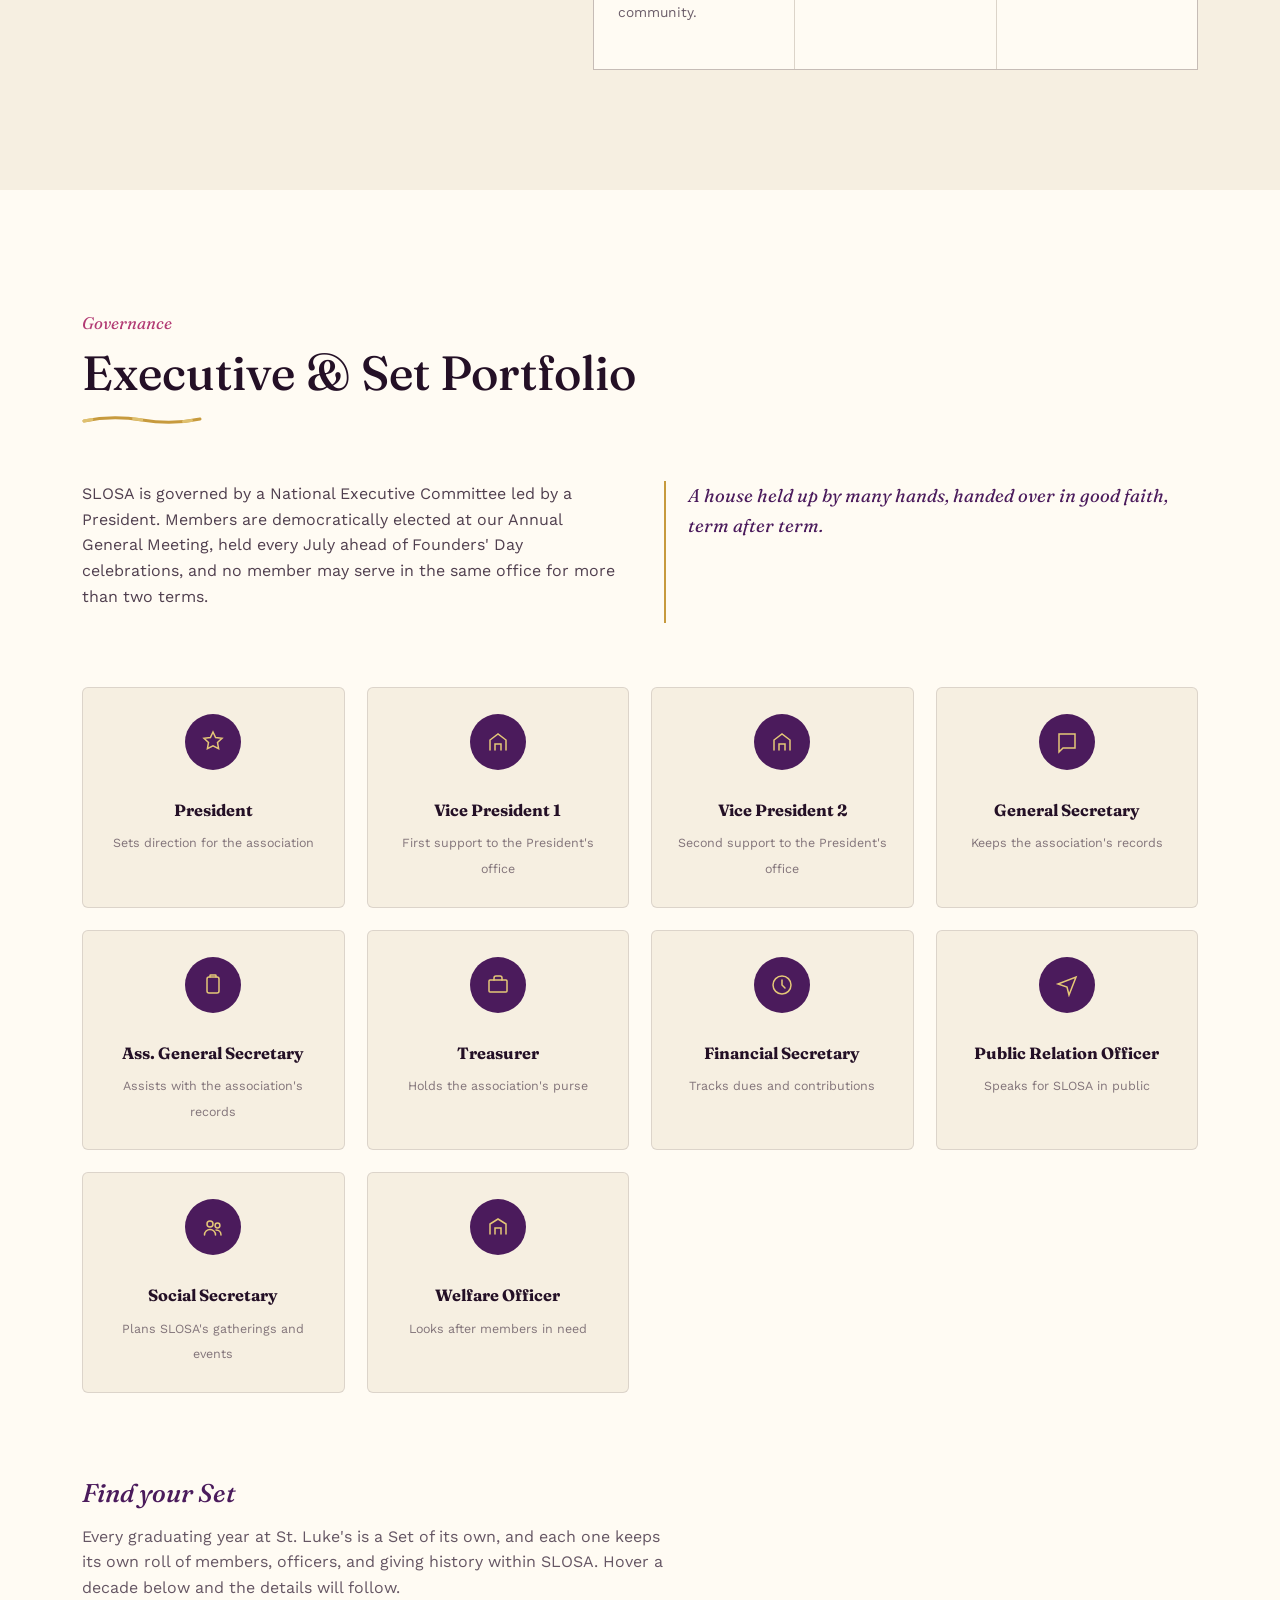
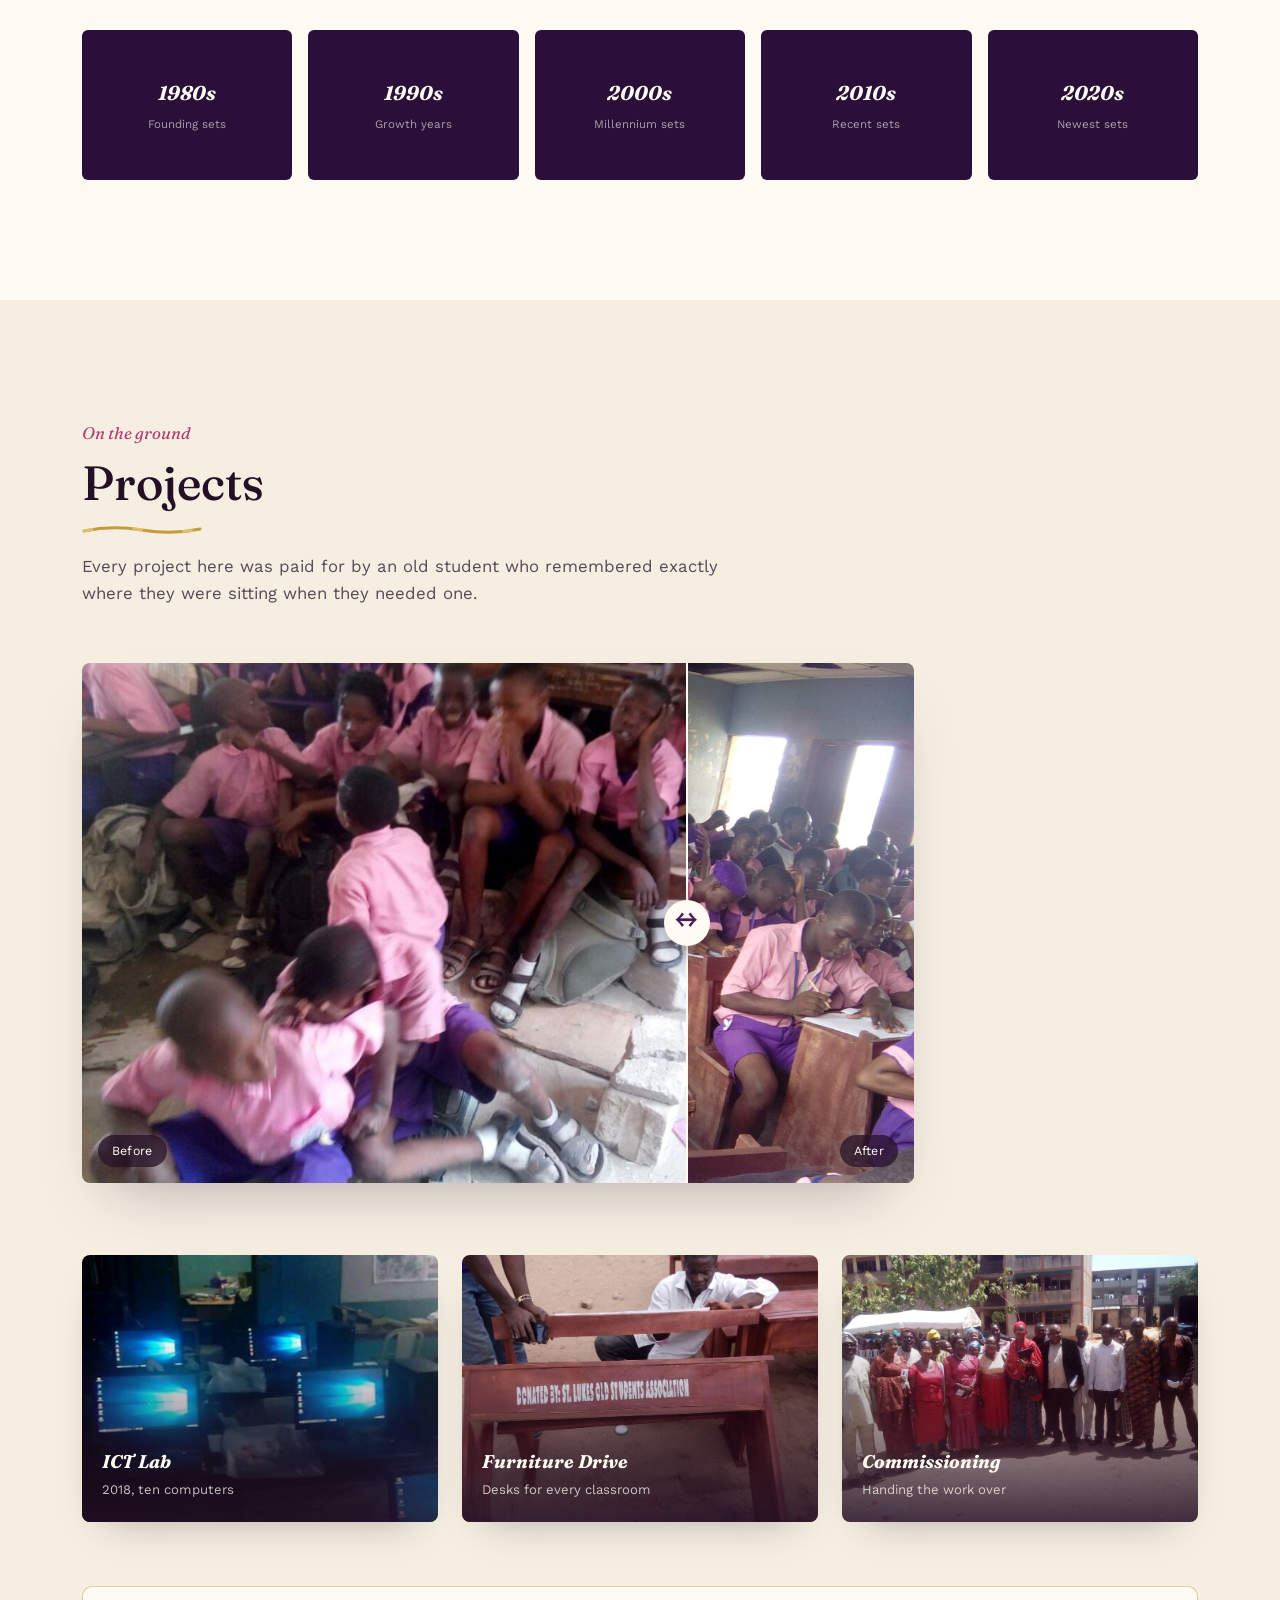
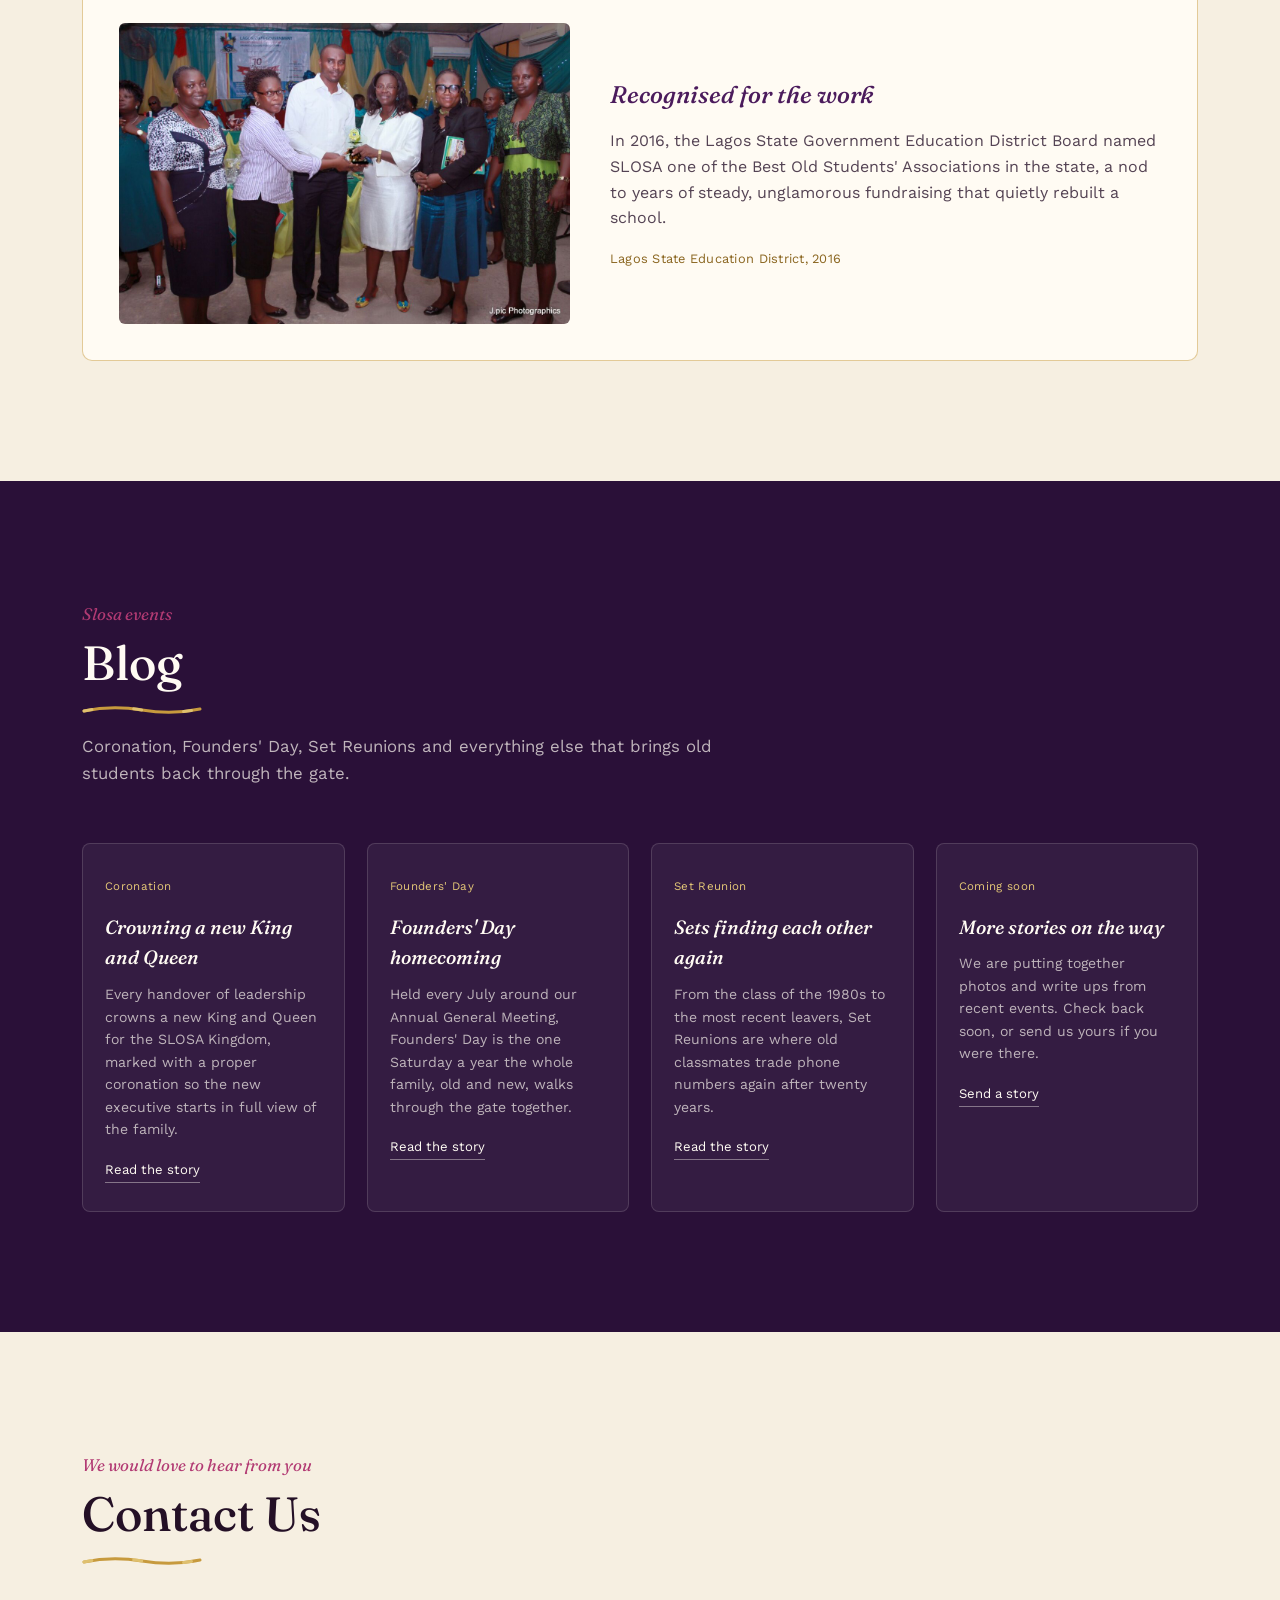
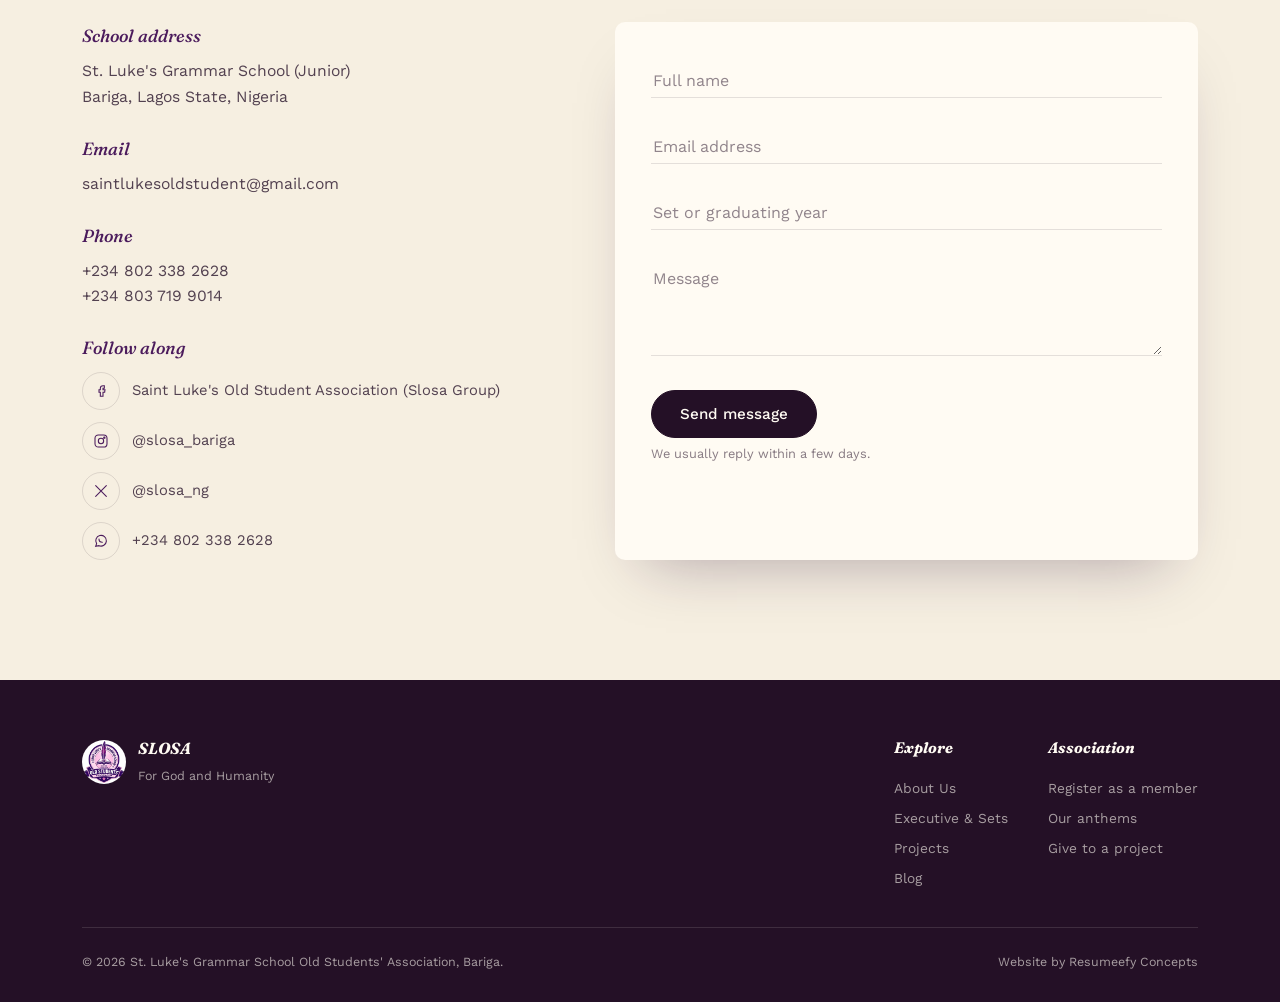
==== commit 0a4c7526: "Add index.html (extracted from slosa-website.zip) via Modev Suite" ====
--- a/index.html
+++ b/index.html
@@ -62,8 +62,8 @@
   <div class="wrap hero-content">
     <p class="hero-tag hero-anim" style="--d:0s">For God and Humanity</p>
     <h1>
-      <span class="type-line" id="typeLine1">Once a Lukite,</span>
-      <span class="type-line" id="typeLine2">always a Lukite.</span>
+      <span class="type-line" id="typeLine1">Once a SLOSAN,</span>
+      <span class="type-line" id="typeLine2">Always a SLOSAN.</span>
     </h1>
     <p class="hero-sub hero-anim" style="--d:2.05s">We are the <strong>St. Luke's Grammar School Old Students' Association</strong>, a family of graduates who keep returning home to build the school that built us.</p>
     <p class="hero-meta hero-anim" style="--d:2.25s">Bariga, Lagos State &nbsp;·&nbsp; Founded 1980 &nbsp;·&nbsp; Incorporated with the CAC</p>
@@ -245,33 +245,43 @@
       </div>
       <div class="role-card side-reveal from-right">
         <div class="role-badge"><svg viewBox="0 0 24 24" fill="none" stroke-width="1.5" stroke-linecap="round"><path d="M4 20V10l8-6 8 6v10M9 20v-6h6v6"/></svg></div>
-        <h5>Vice President</h5>
-        <span>Supports the President's office</span>
+        <h5>Vice President 1</h5>
+        <span>First support to the President's office</span>
       </div>
       <div class="role-card side-reveal from-left">
+        <div class="role-badge"><svg viewBox="0 0 24 24" fill="none" stroke-width="1.5" stroke-linecap="round"><path d="M4 20V10l8-6 8 6v10M9 20v-6h6v6"/></svg></div>
+        <h5>Vice President 2</h5>
+        <span>Second support to the President's office</span>
+      </div>
+      <div class="role-card side-reveal from-right">
         <div class="role-badge"><svg viewBox="0 0 24 24" fill="none" stroke-width="1.5" stroke-linecap="round"><path d="M4 4h16v14H8l-4 4z"/></svg></div>
         <h5>General Secretary</h5>
         <span>Keeps the association's records</span>
       </div>
+      <div class="role-card side-reveal from-left">
+        <div class="role-badge"><svg viewBox="0 0 24 24" fill="none" stroke-width="1.5" stroke-linecap="round"><rect x="6" y="4" width="12" height="16" rx="2"/><path d="M9 4V2.6a.6.6 0 0 1 .6-.6h4.8a.6.6 0 0 1 .6.6V4"/></svg></div>
+        <h5>Ass. General Secretary</h5>
+        <span>Assists with the association's records</span>
+      </div>
       <div class="role-card side-reveal from-right">
+        <div class="role-badge"><svg viewBox="0 0 24 24" fill="none" stroke-width="1.5" stroke-linecap="round"><rect x="3" y="7" width="18" height="12" rx="1"/><path d="M8 7V5a2 2 0 0 1 2-2h4a2 2 0 0 1 2 2v2"/></svg></div>
+        <h5>Treasurer</h5>
+        <span>Holds the association's purse</span>
+      </div>
+      <div class="role-card side-reveal from-left">
         <div class="role-badge"><svg viewBox="0 0 24 24" fill="none" stroke-width="1.5" stroke-linecap="round"><circle cx="12" cy="12" r="9"/><path d="M12 7v5l3 3"/></svg></div>
         <h5>Financial Secretary</h5>
         <span>Tracks dues and contributions</span>
       </div>
+      <div class="role-card side-reveal from-right">
+        <div class="role-badge"><svg viewBox="0 0 24 24" fill="none" stroke-width="1.5" stroke-linecap="round"><path d="M3 11l18-7-7 18-2-8z"/></svg></div>
+        <h5>Public Relation Officer</h5>
+        <span>Speaks for SLOSA in public</span>
+      </div>
       <div class="role-card side-reveal from-left">
-        <div class="role-badge"><svg viewBox="0 0 24 24" fill="none" stroke-width="1.5" stroke-linecap="round"><rect x="3" y="7" width="18" height="12" rx="1"/><path d="M8 7V5a2 2 0 0 1 2-2h4a2 2 0 0 1 2 2v2"/></svg></div>
-        <h5>Treasurer</h5>
-        <span>Holds the association's purse</span>
-      </div>
-      <div class="role-card side-reveal from-right">
-        <div class="role-badge"><svg viewBox="0 0 24 24" fill="none" stroke-width="1.5" stroke-linecap="round"><path d="M12 3l7 4v5c0 5-3 8-7 9-4-1-7-4-7-9V7z"/></svg></div>
-        <h5>Provost</h5>
-        <span>Guards the association's discipline</span>
-      </div>
-      <div class="role-card side-reveal from-left">
-        <div class="role-badge"><svg viewBox="0 0 24 24" fill="none" stroke-width="1.5" stroke-linecap="round"><path d="M3 11l18-7-7 18-2-8z"/></svg></div>
-        <h5>Public Relations</h5>
-        <span>Speaks for SLOSA in public</span>
+        <div class="role-badge"><svg viewBox="0 0 24 24" fill="none" stroke-width="1.5" stroke-linecap="round"><circle cx="9" cy="9" r="3"/><circle cx="16.5" cy="10.5" r="2.4"/><path d="M3.5 20c0-3.2 2.5-5.5 5.5-5.5s5.5 2.3 5.5 5.5"/><path d="M15 15c2.8 0 5 2 5 5"/></svg></div>
+        <h5>Social Secretary</h5>
+        <span>Plans SLOSA's gatherings and events</span>
       </div>
       <div class="role-card side-reveal from-right">
         <div class="role-badge"><svg viewBox="0 0 24 24" fill="none" stroke-width="1.5" stroke-linecap="round"><path d="M4 19V9l8-5 8 5v10"/><path d="M9 19v-6h6v6"/></svg></div>
@@ -363,8 +373,8 @@
     <div class="blog-grid reveal">
       <article class="blog-card">
         <span class="tag">Coronation</span>
-        <h4>Crowning a new President</h4>
-        <p>Every handover of leadership is marked with a proper coronation, sashes, cheers and all, so the new executive starts in full view of the family.</p>
+        <h4>Crowning a new King and Queen</h4>
+        <p>Every handover of leadership crowns a new King and Queen for the SLOSA Kingdom, marked with a proper coronation so the new executive starts in full view of the family.</p>
         <a href="#contact" class="read">Read the story</a>
       </article>
       <article class="blog-card">
@@ -401,14 +411,17 @@
         <h4>School address</h4>
         <p>St. Luke's Grammar School (Junior)<br>Bariga, Lagos State, Nigeria</p>
         <h4>Email</h4>
-        <p><a href="mailto:info@slosa.ng">info@slosa.ng</a></p>
+        <p><a href="mailto:saintlukesoldstudent@gmail.com">saintlukesoldstudent@gmail.com</a></p>
         <h4>Phone</h4>
-        <p><a href="tel:+2348034567890">+234 803 456 7890</a></p>
+        <p>
+          <a href="tel:+2348023382628">+234 802 338 2628</a><br>
+          <a href="tel:+2348037199014">+234 803 719 9014</a>
+        </p>
         <h4>Follow along</h4>
         <ul class="social-list">
           <li>
-            <a href="https://facebook.com/slosaofficial" aria-label="Facebook" target="_blank" rel="noopener"><svg viewBox="0 0 24 24" fill="none" stroke-width="1.6" stroke-linecap="round"><path d="M15 8h2V4h-2a4 4 0 0 0-4 4v2H9v4h2v6h4v-6h2.5l.5-4H15V8z"/></svg></a>
-            <a href="https://facebook.com/slosaofficial" target="_blank" rel="noopener">facebook.com/slosaofficial</a>
+            <a href="https://facebook.com/groups/197463743660875/" aria-label="Facebook" target="_blank" rel="noopener"><svg viewBox="0 0 24 24" fill="none" stroke-width="1.6" stroke-linecap="round"><path d="M15 8h2V4h-2a4 4 0 0 0-4 4v2H9v4h2v6h4v-6h2.5l.5-4H15V8z"/></svg></a>
+            <a href="https://facebook.com/groups/197463743660875/" target="_blank" rel="noopener">Saint Luke's Old Student Association (Slosa Group)</a>
           </li>
           <li>
             <a href="https://instagram.com/slosa_bariga" aria-label="Instagram" target="_blank" rel="noopener"><svg viewBox="0 0 24 24" fill="none" stroke-width="1.6"><rect x="3" y="3" width="18" height="18" rx="5"/><circle cx="12" cy="12" r="4"/><circle cx="17" cy="7" r="1"/></svg></a>
@@ -419,8 +432,8 @@
             <a href="https://x.com/slosa_ng" target="_blank" rel="noopener">@slosa_ng</a>
           </li>
           <li>
-            <a href="https://wa.me/2348034567890" aria-label="WhatsApp" target="_blank" rel="noopener"><svg viewBox="0 0 24 24" fill="none" stroke-width="1.6" stroke-linecap="round"><path d="M4 20l1.4-4A8 8 0 1 1 9 19z"/><path d="M9 9c0 3 2 5 5 5"/></svg></a>
-            <a href="https://wa.me/2348034567890" target="_blank" rel="noopener">+234 803 456 7890</a>
+            <a href="https://wa.me/2348023382628" aria-label="WhatsApp" target="_blank" rel="noopener"><svg viewBox="0 0 24 24" fill="none" stroke-width="1.6" stroke-linecap="round"><path d="M4 20l1.4-4A8 8 0 1 1 9 19z"/><path d="M9 9c0 3 2 5 5 5"/></svg></a>
+            <a href="https://wa.me/2348023382628" target="_blank" rel="noopener">+234 802 338 2628</a>
           </li>
         </ul>
       </div>
--- a/css/style.css
+++ b/css/style.css
@@ -0,0 +1,1276 @@
+:root{
+    --ink:#241026;
+    --purple:#4b1b5c;
+    --purple-deep:#2a1038;
+    --purple-soft:#6c3182;
+    --magenta:#b23a73;
+    --gold:#c79a3d;
+    --gold-ink:#8a651f; /* darker gold for text on light backgrounds, passes WCAG AA */
+    --gold-soft:#e4c777;
+    --cream:#f6efe1;
+    --paper:#fffbf3;
+    --line:rgba(36,16,38,0.12);
+    --shadow:0 30px 60px -30px rgba(42,16,56,0.35);
+    --ease:cubic-bezier(.22,1,.36,1);
+  }
+
+  *,*::before,*::after{box-sizing:border-box;}
+  html{scroll-behavior:smooth;}
+  body{
+    margin:0;
+    background:var(--cream);
+    color:var(--ink);
+    font-family:'Work Sans',sans-serif;
+    font-size:16px;
+    line-height:1.6;
+    -webkit-font-smoothing:antialiased;
+    overflow-x:hidden;
+  }
+  @media (prefers-reduced-motion: reduce){
+    html{scroll-behavior:auto;}
+    *{animation-duration:0.001ms !important; animation-iteration-count:1 !important; transition-duration:0.001ms !important;}
+  }
+
+  h1,h2,h3,h4{
+    font-family:'Fraunces',serif;
+    margin:0;
+    color:var(--ink);
+    font-weight:500;
+  }
+  p{margin:0;}
+  a{color:inherit; text-decoration:none;}
+  img{max-width:100%;display:block;}
+  ul{margin:0;padding:0;list-style:none;}
+  button{font-family:inherit;cursor:pointer;}
+
+  ::selection{background:var(--gold-soft); color:var(--ink);}
+
+  :focus-visible{
+    outline:2px solid var(--gold);
+    outline-offset:3px;
+  }
+
+  .wrap{
+    max-width:1180px;
+    margin:0 auto;
+    padding:0 32px;
+  }
+  @media (max-width:640px){ .wrap{padding:0 20px;} }
+
+  .eyebrow-free-label{ /* intentionally unused, kept out per design guidance */ }
+
+  /* ---------- Buttons ---------- */
+  .btn{
+    position:relative;
+    display:inline-flex;
+    align-items:center;
+    gap:10px;
+    padding:14px 28px;
+    border-radius:999px;
+    font-size:0.95rem;
+    font-weight:500;
+    border:1.5px solid var(--ink);
+    background:transparent;
+    color:var(--ink);
+    overflow:hidden;
+    transition:color .45s var(--ease), border-color .45s var(--ease), transform .25s var(--ease);
+    isolation:isolate;
+  }
+  .btn::before{
+    content:"";
+    position:absolute;
+    inset:0;
+    background:var(--ink);
+    transform:translateY(101%);
+    transition:transform .45s var(--ease);
+    z-index:-1;
+    border-radius:inherit;
+  }
+  .btn:hover::before{transform:translateY(0);}
+  .btn:hover{color:var(--paper);}
+  .btn:active{transform:scale(.96);}
+  .btn.primary{
+    background:var(--ink);
+    color:var(--paper);
+    border-color:var(--ink);
+  }
+  .btn.primary::before{background:var(--magenta); border-color:var(--magenta);}
+  .btn.primary:hover{color:var(--paper); border-color:var(--magenta);}
+  .btn.ghost-light{
+    border-color:rgba(255,251,243,0.55);
+    color:var(--paper);
+  }
+  .btn.ghost-light::before{background:var(--paper);}
+  .btn.ghost-light:hover{color:var(--ink);}
+
+  /* Hero CTAs get a little idle life of their own: a slow breathing glow and a soft light sweep, so the hero keeps moving even before anyone touches it. */
+  .hero-actions .btn{ position:relative; }
+  .hero-actions .btn::after{
+    content:"";
+    position:absolute;
+    top:-60%; left:-30%;
+    width:26%; height:220%;
+    background:linear-gradient(120deg, transparent, rgba(255,255,255,0.4), transparent);
+    transform:skewX(-20deg) translateX(-260%);
+    animation:heroBtnShine 4.6s ease-in-out infinite;
+    pointer-events:none;
+    z-index:0;
+  }
+  .hero-actions .btn:nth-child(2)::after{ animation-delay:1.3s; }
+  @keyframes heroBtnShine{
+    0%, 58%{ transform:skewX(-20deg) translateX(-260%); }
+    82%{ transform:skewX(-20deg) translateX(360%); }
+    100%{ transform:skewX(-20deg) translateX(360%); }
+  }
+  .hero-actions .btn.primary{
+    animation:heroPulseGlow 2.8s ease-in-out infinite;
+  }
+  @keyframes heroPulseGlow{
+    0%,100%{ box-shadow:0 0 0 0 rgba(199,154,61,0); }
+    50%{ box-shadow:0 0 22px 5px rgba(199,154,61,0.4); }
+  }
+  .hero-actions .btn.ghost-light{
+    animation:heroPulseBorder 2.8s ease-in-out infinite 1.4s;
+  }
+  @keyframes heroPulseBorder{
+    0%,100%{ border-color:rgba(255,251,243,0.55); }
+    50%{ border-color:rgba(255,251,243,0.95); }
+  }
+  @media (prefers-reduced-motion: reduce){
+    .hero-actions .btn::after,
+    .hero-actions .btn.primary,
+    .hero-actions .btn.ghost-light{ animation:none !important; }
+  }
+
+  /* ---------- Nav ---------- */
+  header.site-nav{
+    position:fixed;
+    top:0; left:0; right:0;
+    z-index:200;
+    padding:22px 0;
+    transition:padding .4s var(--ease), background .4s var(--ease), box-shadow .4s var(--ease);
+  }
+  header.site-nav .wrap{
+    display:flex;
+    align-items:center;
+    justify-content:space-between;
+  }
+  header.site-nav.scrolled{
+    padding:12px 0;
+    background:rgba(246,239,225,0.92);
+    backdrop-filter:blur(10px);
+    box-shadow:0 10px 30px -20px rgba(36,16,38,0.4);
+  }
+  .brand{
+    display:flex;
+    align-items:center;
+    gap:12px;
+  }
+  .brand img{
+    width:44px; height:44px;
+    border-radius:50%;
+    object-fit:cover;
+    box-shadow:0 4px 14px rgba(36,16,38,0.25);
+    transition:transform .5s var(--ease);
+  }
+  .brand:hover img{transform:rotate(-8deg) scale(1.05);}
+  .brand-text{
+    display:flex;
+    flex-direction:column;
+    line-height:1.15;
+  }
+  .brand-text strong{
+    font-family:'Fraunces',serif;
+    font-size:1.05rem;
+    letter-spacing:.02em;
+    color:var(--paper);
+    transition:color .4s var(--ease);
+  }
+  .brand-text span{
+    font-size:0.68rem;
+    color:rgba(255,251,243,0.75);
+    transition:color .4s var(--ease);
+  }
+  header.site-nav.scrolled .brand-text strong{color:var(--ink);}
+  header.site-nav.scrolled .brand-text span{color:var(--purple);}
+
+  nav.main-links{display:flex; gap:2px; align-items:center;}
+  nav.main-links a{
+    position:relative;
+    padding:9px 16px;
+    font-size:0.92rem;
+    color:rgba(255,251,243,0.88);
+    transition:color .35s;
+  }
+  header.site-nav.scrolled nav.main-links a{color:var(--ink);}
+  nav.main-links a::after{
+    content:"";
+    position:absolute;
+    left:16px; right:16px; bottom:5px;
+    height:1.5px;
+    background:currentColor;
+    transform:scaleX(0);
+    transform-origin:left;
+    transition:transform .4s var(--ease);
+    opacity:.7;
+  }
+  nav.main-links a:hover::after{transform:scaleX(1);}
+  nav.main-links a.cta{
+    margin-left:8px;
+    padding:9px 20px;
+    border-radius:999px;
+    border:1.3px solid rgba(255,251,243,0.6);
+  }
+  nav.main-links a.cta::after{display:none;}
+  header.site-nav.scrolled nav.main-links a.cta{border-color:var(--ink);}
+  nav.main-links a.cta:hover{background:var(--paper); color:var(--ink);}
+  header.site-nav.scrolled nav.main-links a.cta:hover{background:var(--ink); color:var(--paper);}
+
+  .burger{
+    display:none;
+    width:26px; height:20px;
+    position:relative;
+    background:none; border:none;
+    z-index:2;
+  }
+  .burger span{
+    position:absolute; left:0; right:0; height:2px;
+    background:var(--paper);
+    transition:all .35s var(--ease);
+  }
+  header.site-nav.scrolled .burger span{background:var(--ink);}
+  .burger span:nth-child(1){top:0;}
+  .burger span:nth-child(2){top:9px;}
+  .burger span:nth-child(3){top:18px;}
+  .burger.open span:nth-child(1){transform:translateY(9px) rotate(45deg);}
+  .burger.open span:nth-child(2){opacity:0;}
+  .burger.open span:nth-child(3){transform:translateY(-9px) rotate(-45deg);}
+  /* Once open the burger has become an X sitting over the dark drawer, so force it white regardless of the scrolled/light nav state underneath */
+  .burger.open span{background:var(--paper) !important;}
+
+  .nav-backdrop{
+    position:fixed;
+    inset:0;
+    background:rgba(24,9,32,0.55);
+    opacity:0;
+    visibility:hidden;
+    transition:opacity .45s var(--ease), visibility .45s;
+    z-index:190;
+  }
+  .nav-backdrop.open{opacity:1; visibility:visible;}
+
+  @media (max-width:880px){
+    nav.main-links{
+      position:fixed;
+      top:0; right:0;
+      height:100vh;
+      width:min(78vw,320px);
+      background:var(--purple-deep);
+      flex-direction:column;
+      align-items:flex-start;
+      justify-content:center;
+      gap:6px;
+      padding:40px;
+      transform:translateX(100%);
+      transition:transform .55s var(--ease);
+      box-shadow:-20px 0 60px -20px rgba(0,0,0,0.4);
+    }
+    nav.main-links.open{transform:translateX(0);}
+    nav.main-links a{
+      color:var(--paper) !important;
+      font-size:1.05rem;
+      width:100%;
+      opacity:0;
+      transform:translateX(28px);
+      transition:opacity .45s var(--ease), transform .45s var(--ease);
+    }
+    /* Staggered on the way in; the same per-link delay also staggers the way out, since it's read off the same rule either direction */
+    nav.main-links a:nth-child(1){transition-delay:.06s;}
+    nav.main-links a:nth-child(2){transition-delay:.12s;}
+    nav.main-links a:nth-child(3){transition-delay:.18s;}
+    nav.main-links a:nth-child(4){transition-delay:.24s;}
+    nav.main-links a:nth-child(5){transition-delay:.3s;}
+    nav.main-links a:nth-child(6){transition-delay:.36s;}
+    nav.main-links.open a{opacity:1; transform:translateX(0);}
+    nav.main-links a.cta{border-color:rgba(255,251,243,0.5) !important; margin-top:14px;}
+    .burger{display:block;}
+  }
+
+  /* ---------- Hero ---------- */
+  .hero{
+    position:relative;
+    height:100svh;
+    min-height:560px;
+    overflow:hidden;
+    display:flex;
+    align-items:flex-end;
+    color:var(--paper);
+  }
+  .hero-bg{
+    position:absolute;
+    inset:-8% -8% -8% -8%;
+    overflow:hidden;
+    will-change:transform;
+  }
+  .hero-bg-inner{
+    position:absolute;
+    inset:-14%;
+    background-image:linear-gradient(180deg, rgba(42,16,56,0.55) 0%, rgba(42,16,56,0.55) 45%, rgba(24,9,32,0.92) 100%), url('../assets/hero-assembly.jpg');
+    background-size:cover;
+    background-position:center 28%;
+    animation:heroZoomPan 26s ease-in-out infinite;
+    will-change:transform;
+  }
+  @keyframes heroZoomPan{
+    0%   { transform:scale(1)     translate(0%, 0%); }
+    20%  { transform:scale(1.09)  translate(-1.6%, -1%); }
+    40%  { transform:scale(1.14)  translate(-0.6%, 1.4%); }
+    60%  { transform:scale(1.08)  translate(1.6%, 0.8%); }
+    80%  { transform:scale(1.13)  translate(0.8%, -1.4%); }
+    100% { transform:scale(1)     translate(0%, 0%); }
+  }
+  @media (prefers-reduced-motion: reduce){
+    .hero-bg-inner{ animation:none; }
+  }
+  @media (max-width:700px){
+    .hero-bg-inner{
+      background-image:linear-gradient(180deg, rgba(42,16,56,0.55) 0%, rgba(42,16,56,0.55) 45%, rgba(24,9,32,0.92) 100%), url('../assets/hero-assembly-mobile.jpg');
+    }
+  }
+  .hero-content{
+    position:relative;
+    z-index:2;
+    padding-bottom:88px;
+    width:100%;
+  }
+  .hero-crest-watermark{
+    position:absolute;
+    top:-40px; right:-30px;
+    width:280px;
+    height:280px;
+    object-fit:cover;
+    opacity:.08;
+    z-index:1;
+    pointer-events:none;
+  }
+  .hero-tag{
+    font-size:0.95rem;
+    color:var(--gold-soft);
+    margin-bottom:18px;
+    font-family:'Fraunces',serif;
+    font-style:italic;
+  }
+  .hero h1{
+    font-size:clamp(2.6rem, 7vw, 5.6rem);
+    font-style:italic;
+    font-weight:400;
+    line-height:1.05;
+    max-width:14ch;
+    color:var(--paper);
+  }
+  .hero h1 .type-line{
+    display:block;
+    overflow:hidden;
+    white-space:nowrap;
+    width:0;
+    max-width:100%;
+    border-right:0.055em solid var(--gold-soft);
+    padding-right:2px;
+  }
+  .hero h1 .type-line.run{
+    animation:
+      typeReveal var(--dur, 1s) steps(var(--steps, 20), end) forwards var(--delay, 0s),
+      caretBlink .85s step-end infinite var(--delay, 0s);
+  }
+  .hero h1 .type-line.done{
+    border-right-color:transparent;
+  }
+  @keyframes typeReveal{
+    to{ width:var(--w, 100%); }
+  }
+  @keyframes caretBlink{
+    50%{ border-color:transparent; }
+  }
+  @media (prefers-reduced-motion: reduce){
+    .hero h1 .type-line{ width:var(--w, auto); border-right-color:transparent; animation:none; }
+  }
+  .hero-anim{
+    opacity:0;
+    transform:translateY(16px);
+    animation:heroFadeUp .9s var(--ease) forwards;
+    animation-delay:var(--d, 0s);
+  }
+  @keyframes heroFadeUp{
+    to{ opacity:1; transform:translateY(0); }
+  }
+  .hero-sub{
+    margin-top:24px;
+    max-width:520px;
+    font-size:1.08rem;
+    color:rgba(255,251,243,0.86);
+  }
+  .hero-sub strong{color:var(--paper); font-weight:600;}
+  .hero-meta{
+    margin-top:8px;
+    font-size:0.88rem;
+    color:rgba(255,251,243,0.6);
+    letter-spacing:.02em;
+  }
+  .hero-actions{
+    margin-top:36px;
+    display:flex;
+    gap:16px;
+    flex-wrap:wrap;
+  }
+  .scroll-cue{
+    position:absolute;
+    bottom:28px; left:32px;
+    z-index:2;
+    display:flex;
+    align-items:center;
+    gap:10px;
+    color:rgba(255,251,243,0.7);
+    font-size:0.78rem;
+  }
+  .scroll-cue .line{
+    width:1px; height:34px;
+    background:rgba(255,251,243,0.5);
+    position:relative;
+    overflow:hidden;
+  }
+  .scroll-cue .line::after{
+    content:"";
+    position:absolute;
+    left:0; top:-100%; width:100%; height:100%;
+    background:var(--gold);
+    animation:cue 2.2s ease-in-out infinite;
+  }
+  @keyframes cue{ 0%{top:-100%;} 60%{top:100%;} 100%{top:100%;} }
+  @media (max-width:640px){ .scroll-cue{display:none;} }
+
+  /* ---------- Sections generic ---------- */
+  section{position:relative;}
+  .section-pad{padding:120px 0;}
+  @media (max-width:640px){ .section-pad{padding:80px 0;} }
+
+  .kicker{
+    font-family:'Fraunces',serif;
+    font-style:italic;
+    color:var(--magenta);
+    font-size:1.05rem;
+    margin-bottom:10px;
+    display:block;
+  }
+  .section-head{
+    max-width:640px;
+    margin-bottom:56px;
+  }
+  .section-head h2{
+    font-size:clamp(1.9rem, 4vw, 3rem);
+    line-height:1.08;
+  }
+  .section-head .underline-draw{
+    display:block;
+    margin-top:14px;
+    width:120px;
+  }
+  .underline-draw .draw{
+    fill:none;
+    stroke:var(--gold);
+    stroke-width:3;
+    stroke-linecap:round;
+    stroke-dasharray:220;
+    stroke-dashoffset:220;
+    transition:stroke-dashoffset 1.3s var(--ease);
+  }
+  .in-view .underline-draw .draw{stroke-dashoffset:0;}
+
+  .underline-draw .shimmer{
+    fill:none;
+    stroke:var(--gold-soft);
+    stroke-width:3;
+    stroke-linecap:round;
+    stroke-dasharray:8 42;
+    stroke-dashoffset:0;
+    opacity:0;
+  }
+  .in-view .underline-draw .shimmer{
+    animation:shimmerTravel 3.2s linear 1.3s infinite, shimmerFadeIn .5s ease 1.3s forwards;
+  }
+  @keyframes shimmerTravel{ to{ stroke-dashoffset:-100; } }
+  @keyframes shimmerFadeIn{ to{ opacity:.85; } }
+
+  .underline-draw .nib{
+    fill:var(--gold);
+    offset-path:path('M2 8 Q 30 2, 60 7 T 118 6');
+    offset-distance:0%;
+    opacity:0;
+  }
+  .in-view .underline-draw .nib{
+    animation:nibTravel 1.3s var(--ease) forwards;
+  }
+  @keyframes nibTravel{
+    0%{ offset-distance:0%; opacity:1; }
+    88%{ opacity:1; }
+    100%{ offset-distance:100%; opacity:0; }
+  }
+  @media (prefers-reduced-motion: reduce){
+    .underline-draw .shimmer, .underline-draw .nib{ animation:none !important; opacity:0 !important; }
+  }
+
+  .section-head p.lede{
+    margin-top:18px;
+    font-size:1.05rem;
+    color:rgba(36,16,38,0.75);
+  }
+
+  .reveal{
+    opacity:0;
+    transform:translateY(28px);
+    transition:opacity .9s var(--ease), transform .9s var(--ease);
+  }
+  .in-view.reveal{opacity:1; transform:translateY(0);}
+
+  /* Executive cards march in from alternating sides as they cross into view */
+  .side-reveal{
+    opacity:0;
+    transition:opacity .8s var(--ease), transform .8s var(--ease);
+  }
+  .side-reveal.from-left{ transform:translateX(-52px); }
+  .side-reveal.from-right{ transform:translateX(52px); }
+  .side-reveal.in-view{ opacity:1; transform:translateX(0); }
+  .role-grid .role-card:nth-child(1){transition-delay:0s;}
+  .role-grid .role-card:nth-child(2){transition-delay:.08s;}
+  .role-grid .role-card:nth-child(3){transition-delay:.16s;}
+  .role-grid .role-card:nth-child(4){transition-delay:.24s;}
+  .role-grid .role-card:nth-child(5){transition-delay:.32s;}
+  .role-grid .role-card:nth-child(6){transition-delay:.4s;}
+  .role-grid .role-card:nth-child(7){transition-delay:.48s;}
+  .role-grid .role-card:nth-child(8){transition-delay:.56s;}
+  @media (max-width:640px){
+    /* On narrow single-column layouts the left/right swing reads as sideways jitter more than intent, so ease it back */
+    .side-reveal.from-left{ transform:translateX(-24px); }
+    .side-reveal.from-right{ transform:translateX(24px); }
+  }
+
+  /* ---------- Anthem section ---------- */
+  .anthem-section{
+    background:var(--purple-deep);
+    color:var(--paper);
+    position:relative;
+    overflow:hidden;
+  }
+  .anthem-section::before{
+    content:"";
+    position:absolute;
+    inset:0;
+    background:radial-gradient(ellipse at 15% 20%, rgba(199,154,61,0.14), transparent 55%),
+               radial-gradient(ellipse at 85% 80%, rgba(178,58,115,0.18), transparent 55%);
+  }
+  .anthem-section .section-head h2{color:var(--paper);}
+  .anthem-section .section-head p.lede{color:rgba(255,251,243,0.72);}
+  .anthem-grid{
+    display:grid;
+    grid-template-columns:1.1fr 0.9fr;
+    gap:32px;
+    position:relative;
+    z-index:1;
+  }
+  @media (max-width:900px){ .anthem-grid{grid-template-columns:1fr;} }
+
+  .anthem-card{
+    background:var(--paper);
+    color:var(--ink);
+    border-radius:6px;
+    padding:40px;
+    box-shadow:var(--shadow);
+    position:relative;
+    border:1px solid rgba(199,154,61,0.4);
+  }
+  .anthem-card::before{
+    content:"";
+    position:absolute;
+    inset:10px;
+    border:1px solid rgba(199,154,61,0.35);
+    pointer-events:none;
+  }
+  .anthem-card h3{
+    font-size:1.4rem;
+    font-style:italic;
+    color:var(--purple);
+    margin-bottom:22px;
+  }
+  .anthem-stanza{
+    margin-bottom:20px;
+    font-size:0.98rem;
+  }
+  .anthem-stanza:last-child{margin-bottom:0;}
+  .anthem-stanza .num{
+    display:inline-block;
+    font-family:'Fraunces',serif;
+    font-style:italic;
+    color:var(--gold-ink);
+    margin-right:6px;
+  }
+  .anthem-stanza p{white-space:pre-line; color:rgba(36,16,38,0.86);}
+
+
+  /* ---------- About ---------- */
+  .about-section{background:var(--cream);}
+  .about-layout{
+    display:grid;
+    grid-template-columns:0.85fr 1.15fr;
+    gap:64px;
+    align-items:start;
+  }
+  @media (max-width:900px){ .about-layout{grid-template-columns:1fr; gap:40px;} }
+
+  .about-sticky{position:sticky; top:110px;}
+  @media (max-width:900px){ .about-sticky{position:static;} }
+  .about-frame{
+    position:relative;
+    border-radius:4px;
+    overflow:hidden;
+    box-shadow:var(--shadow);
+  }
+  .about-frame img{
+    width:100%;
+    height:auto;
+    display:block;
+    aspect-ratio:4/3;
+    object-fit:cover;
+    filter:grayscale(0.15) contrast(1.02);
+    transition:transform .8s var(--ease);
+  }
+  .about-frame:hover img{transform:scale(1.04);}
+  .about-frame figcaption{
+    padding:16px 20px;
+    background:var(--ink);
+    color:rgba(255,251,243,0.75);
+    font-size:0.82rem;
+  }
+  .stat-strip{
+    margin-top:28px;
+    display:flex;
+    border:1px solid var(--line);
+    border-radius:4px;
+    overflow:hidden;
+  }
+  .stat-strip div{
+    flex:1;
+    padding:18px 14px;
+    text-align:center;
+    border-left:1px solid var(--line);
+  }
+  .stat-strip div:first-child{border-left:none;}
+  .stat-strip strong{
+    display:block;
+    font-family:'Fraunces',serif;
+    font-size:1.5rem;
+    color:var(--purple);
+  }
+  .stat-strip span{font-size:0.72rem; color:rgba(36,16,38,0.6);}
+
+  .about-copy p{
+    margin-bottom:18px;
+    color:rgba(36,16,38,0.82);
+    font-size:1.02rem;
+    max-width:62ch;
+  }
+  .about-copy h4{
+    font-size:1.15rem;
+    margin:34px 0 12px;
+    color:var(--purple);
+    font-style:italic;
+  }
+
+  .timeline{
+    margin-top:44px;
+    position:relative;
+    padding-left:28px;
+  }
+  .timeline::before{
+    content:"";
+    position:absolute;
+    left:6px; top:6px; bottom:6px;
+    width:1.5px;
+    background:var(--line);
+  }
+  .timeline-fill{
+    position:absolute;
+    left:6px; top:6px; width:1.5px;
+    background:var(--gold);
+    height:0%;
+    transition:height .2s linear;
+  }
+  .timeline-item{
+    position:relative;
+    padding-bottom:34px;
+  }
+  .timeline-item:last-child{padding-bottom:0;}
+  .timeline-item::before{
+    content:"";
+    position:absolute;
+    left:-28px; top:3px;
+    width:11px; height:11px;
+    border-radius:50%;
+    background:var(--paper);
+    border:2px solid var(--purple);
+  }
+  .timeline-item strong{
+    display:block;
+    font-family:'Fraunces',serif;
+    color:var(--purple);
+    margin-bottom:4px;
+  }
+  .timeline-item p{color:rgba(36,16,38,0.72); font-size:0.94rem; max-width:52ch;}
+
+  .values-grid{
+    margin-top:20px;
+    display:grid;
+    grid-template-columns:repeat(3,1fr);
+    gap:1px;
+    background:var(--line);
+    border:1px solid var(--line);
+  }
+  @media (max-width:760px){ .values-grid{grid-template-columns:repeat(2,1fr);} }
+  @media (max-width:480px){ .values-grid{grid-template-columns:1fr;} }
+  .value-card{
+    background:var(--paper);
+    padding:28px 24px;
+    transition:background .4s var(--ease), transform .4s var(--ease);
+  }
+  .value-card:hover{
+    background:var(--purple-deep);
+    transform:translateY(-4px);
+  }
+  .value-card:hover h5, .value-card:hover p{color:var(--paper);}
+  .value-card:hover svg *{stroke:var(--gold-soft);}
+  .value-card svg{width:30px; height:30px; margin-bottom:14px;}
+  .value-card svg *{stroke:var(--purple); transition:stroke .4s;}
+  .value-card h5{
+    font-family:'Fraunces',serif;
+    font-style:italic;
+    font-size:1.08rem;
+    margin-bottom:8px;
+    transition:color .4s;
+  }
+  .value-card p{font-size:0.86rem; color:rgba(36,16,38,0.68); transition:color .4s;}
+
+  /* ---------- Executive ---------- */
+  .exec-section{background:var(--paper);}
+  .exec-intro{
+    display:grid;
+    grid-template-columns:1fr 1fr;
+    gap:48px;
+    margin-bottom:64px;
+  }
+  @media (max-width:860px){ .exec-intro{grid-template-columns:1fr;} }
+  .exec-intro p{color:rgba(36,16,38,0.8); margin-bottom:14px;}
+  .exec-intro .rule-block{
+    border-left:2px solid var(--gold);
+    padding-left:22px;
+  }
+  .exec-intro .rule-block p{font-style:italic; font-family:'Fraunces',serif; color:var(--purple); font-size:1.15rem;}
+
+  .role-grid{
+    display:grid;
+    grid-template-columns:repeat(4,1fr);
+    gap:22px;
+  }
+  @media (max-width:900px){ .role-grid{grid-template-columns:repeat(2,1fr);} }
+  @media (max-width:480px){ .role-grid{grid-template-columns:1fr;} }
+  .role-card{
+    border:1px solid var(--line);
+    border-radius:6px;
+    padding:26px 20px;
+    text-align:center;
+    background:var(--cream);
+    transition:transform .4s var(--ease), box-shadow .4s var(--ease), border-color .4s;
+    position:relative;
+    overflow:hidden;
+  }
+  .role-card:hover{
+    transform:translateY(-6px);
+    box-shadow:var(--shadow);
+    border-color:var(--gold);
+  }
+  .role-badge{
+    width:56px; height:56px;
+    margin:0 auto 14px;
+    border-radius:50%;
+    background:var(--purple);
+    display:flex; align-items:center; justify-content:center;
+  }
+  .role-badge svg{width:24px; height:24px;}
+  .role-badge svg *{stroke:var(--gold-soft);}
+  .role-card h5{font-family:'Fraunces',serif; font-size:1.02rem; margin-bottom:6px;}
+  .role-card span{font-size:0.78rem; color:rgba(36,16,38,0.55);}
+
+  .sets-heading{
+    margin-top:80px;
+    margin-bottom:30px;
+  }
+  .sets-heading h3{
+    font-size:1.6rem;
+    font-style:italic;
+    color:var(--purple);
+  }
+  .sets-heading p{margin-top:10px; color:rgba(36,16,38,0.7); max-width:60ch;}
+
+  .set-grid{
+    display:grid;
+    grid-template-columns:repeat(5,1fr);
+    gap:16px;
+    perspective:1000px;
+  }
+  @media (max-width:900px){ .set-grid{grid-template-columns:repeat(3,1fr);} }
+  @media (max-width:560px){ .set-grid{grid-template-columns:repeat(2,1fr);} }
+  .set-card{
+    height:150px;
+    position:relative;
+  }
+  .set-inner{
+    position:absolute; inset:0;
+    transform-style:preserve-3d;
+    transition:transform .7s var(--ease);
+  }
+  .set-card:hover .set-inner, .set-card.flipped .set-inner{transform:rotateY(180deg);}
+  .set-face{
+    position:absolute; inset:0;
+    backface-visibility:hidden;
+    border-radius:6px;
+    display:flex; flex-direction:column; align-items:center; justify-content:center;
+    text-align:center;
+    padding:12px;
+  }
+  .set-front{
+    background:var(--purple-deep);
+    color:var(--paper);
+  }
+  .set-front strong{font-family:'Fraunces',serif; font-size:1.25rem; font-style:italic;}
+  .set-front span{font-size:0.72rem; color:rgba(255,251,243,0.6); margin-top:6px;}
+  .set-back{
+    background:var(--gold);
+    color:var(--purple-deep);
+    transform:rotateY(180deg);
+    font-size:0.8rem;
+    font-weight:500;
+  }
+
+  /* ---------- Projects ---------- */
+  .projects-section{background:var(--cream);}
+  .projects-intro p{max-width:70ch; color:rgba(36,16,38,0.8); margin-bottom:16px;}
+
+  .compare{
+    margin:56px 0 72px;
+    position:relative;
+    aspect-ratio:16/10;
+    max-height:520px;
+    border-radius:8px;
+    overflow:hidden;
+    box-shadow:var(--shadow);
+    cursor:ew-resize;
+    user-select:none;
+    touch-action:none;
+  }
+  .compare img{
+    position:absolute; inset:0;
+    width:100%; height:100%;
+    object-fit:cover;
+  }
+  .compare-after{clip-path: inset(0 0 0 50%);}
+  .compare-handle{
+    position:absolute;
+    top:0; bottom:0; left:50%;
+    width:2px;
+    background:var(--paper);
+    transform:translateX(-1px);
+  }
+  .compare-handle::before{
+    content:"";
+    position:absolute;
+    top:50%; left:50%;
+    width:46px; height:46px;
+    border-radius:50%;
+    background:var(--paper);
+    transform:translate(-50%,-50%);
+    box-shadow:0 6px 20px rgba(0,0,0,0.3);
+  }
+  .compare-handle::after{
+    content:"↔";
+    position:absolute;
+    top:50%; left:50%;
+    transform:translate(-50%,-58%);
+    color:var(--purple);
+    font-size:1.3rem;
+    font-weight:600;
+  }
+  .compare-label{
+    position:absolute;
+    bottom:16px;
+    padding:6px 14px;
+    border-radius:999px;
+    background:rgba(36,16,38,0.72);
+    color:var(--paper);
+    font-size:0.78rem;
+    letter-spacing:.02em;
+  }
+  .compare-label.before{left:16px;}
+  .compare-label.after{right:16px;}
+
+  .project-grid{
+    display:grid;
+    grid-template-columns:repeat(3,1fr);
+    gap:24px;
+    margin-bottom:64px;
+  }
+  @media (max-width:860px){ .project-grid{grid-template-columns:1fr 1fr;} }
+  @media (max-width:560px){ .project-grid{grid-template-columns:1fr;} }
+  .project-card{
+    display:block;
+    position:relative;
+    border-radius:8px;
+    overflow:hidden;
+    aspect-ratio:4/3;
+    box-shadow:0 18px 40px -24px rgba(36,16,38,0.4);
+    cursor:pointer;
+    border:none;
+    padding:0;
+    margin:0;
+    width:100%;
+    background:none;
+    font:inherit;
+    text-align:left;
+  }
+  .project-card img{
+    width:100%; height:100%; object-fit:cover;
+    transition:transform .7s var(--ease);
+  }
+  .project-card:hover img, .project-card:focus-visible img{transform:scale(1.08);}
+  .project-overlay{
+    position:absolute; inset:0;
+    background:linear-gradient(180deg, transparent 30%, rgba(36,16,38,0.85) 100%);
+    display:flex;
+    align-items:flex-end;
+    padding:20px;
+    opacity:1;
+  }
+  .project-overlay > span{
+    transition:transform .4s var(--ease);
+  }
+  .project-card:hover .project-overlay > span, .project-card:focus-visible .project-overlay > span{transform:translateY(-3px);}
+  .project-overlay span strong{
+    display:block;
+    font-family:'Fraunces',serif;
+    font-style:italic;
+    color:var(--paper);
+    font-size:1.15rem;
+  }
+  .project-overlay span span{color:rgba(255,251,243,0.75); font-size:0.82rem;}
+
+  .award-feature{
+    display:grid;
+    grid-template-columns:0.9fr 1.1fr;
+    gap:40px;
+    align-items:center;
+    background:var(--paper);
+    border:1px solid rgba(199,154,61,0.5);
+    border-radius:10px;
+    padding:36px;
+  }
+  @media (max-width:860px){ .award-feature{grid-template-columns:1fr;} }
+  .award-feature img{
+    width:100%;
+    height:auto;
+    display:block;
+    aspect-ratio:3/2;
+    object-fit:cover;
+    border-radius:6px;
+  }
+  .award-feature h4{
+    color:var(--purple);
+    font-size:1.5rem;
+    font-style:italic;
+    margin-bottom:14px;
+  }
+  .award-feature p{color:rgba(36,16,38,0.78);}
+  .award-badge{
+    display:inline-flex;
+    align-items:center;
+    gap:8px;
+    margin-top:18px;
+    font-size:0.8rem;
+    color:var(--gold-ink);
+    letter-spacing:.02em;
+  }
+
+  /* ---------- Blog ---------- */
+  .blog-section{background:var(--purple-deep); color:var(--paper);}
+  .blog-section .section-head h2{color:var(--paper);}
+  .blog-section .section-head p.lede{color:rgba(255,251,243,0.7);}
+  .blog-grid{
+    display:grid;
+    grid-template-columns:repeat(4,1fr);
+    gap:22px;
+  }
+  @media (max-width:900px){ .blog-grid{grid-template-columns:1fr 1fr;} }
+  @media (max-width:560px){ .blog-grid{grid-template-columns:1fr;} }
+  .blog-card{
+    background:rgba(255,251,243,0.05);
+    border:1px solid rgba(255,251,243,0.14);
+    border-radius:8px;
+    padding:28px 22px;
+    transition:transform .45s var(--ease), background .45s var(--ease), border-color .45s;
+  }
+  .blog-card:hover{
+    transform:translateY(-6px);
+    background:rgba(255,251,243,0.09);
+    border-color:var(--gold);
+  }
+  .blog-card .tag{
+    font-size:0.72rem;
+    color:var(--gold-soft);
+    letter-spacing:.03em;
+  }
+  .blog-card h4{
+    margin-top:14px;
+    font-size:1.2rem;
+    font-style:italic;
+    color:var(--paper);
+  }
+  .blog-card p{
+    margin-top:10px;
+    font-size:0.88rem;
+    color:rgba(255,251,243,0.68);
+  }
+  .blog-card .read{
+    display:inline-block;
+    margin-top:18px;
+    font-size:0.82rem;
+    color:var(--paper);
+    border-bottom:1px solid rgba(255,251,243,0.4);
+    padding-bottom:2px;
+    transition:border-color .3s;
+  }
+  .blog-card:hover .read{border-color:var(--gold);}
+
+  /* ---------- Contact ---------- */
+  .contact-section{background:var(--cream);}
+  .contact-layout{
+    display:grid;
+    grid-template-columns:0.9fr 1.1fr;
+    gap:56px;
+  }
+  @media (max-width:900px){
+    .contact-layout{grid-template-columns:1fr;}
+    /* Heading, then the form immediately, with the address/socials following after on mobile */
+    .contact-form{order:-1;}
+  }
+  .contact-info h4{
+    font-size:1.1rem;
+    color:var(--purple);
+    margin:26px 0 8px;
+    font-style:italic;
+  }
+  .contact-info h4:first-child{margin-top:0;}
+  .contact-info p, .contact-info a{color:rgba(36,16,38,0.78); font-size:0.98rem;}
+  .contact-info a:hover{color:var(--magenta);}
+  .socials{
+    display:flex;
+    gap:14px;
+    margin-top:10px;
+  }
+  .socials a{
+    width:40px; height:40px;
+    border-radius:50%;
+    border:1px solid var(--line);
+    display:flex; align-items:center; justify-content:center;
+    transition:all .35s var(--ease);
+  }
+  .socials a:hover{
+    background:var(--purple);
+    border-color:var(--purple);
+  }
+  .socials a:hover svg *{stroke:var(--paper);}
+  .socials svg{width:17px; height:17px;}
+  .socials svg *{stroke:var(--purple); transition:stroke .35s;}
+
+  .social-list{margin-top:10px;}
+  .social-list li{
+    display:flex;
+    align-items:center;
+    gap:12px;
+    margin-bottom:12px;
+  }
+  .social-list li:last-child{margin-bottom:0;}
+  .social-list a[aria-label]{
+    width:38px; height:38px;
+    flex:none;
+    border-radius:50%;
+    border:1px solid var(--line);
+    display:flex; align-items:center; justify-content:center;
+    transition:all .35s var(--ease);
+  }
+  .social-list a[aria-label]:hover{background:var(--purple); border-color:var(--purple);}
+  .social-list a[aria-label]:hover svg *{stroke:var(--paper);}
+  .social-list a[aria-label] svg{width:16px; height:16px;}
+  .social-list a[aria-label] svg *{stroke:var(--purple); transition:stroke .35s;}
+  .social-list li > a:not([aria-label]){
+    font-size:0.92rem;
+    color:rgba(36,16,38,0.78);
+    border-bottom:1px solid transparent;
+    transition:color .3s, border-color .3s;
+  }
+  .social-list li > a:not([aria-label]):hover{color:var(--magenta); border-color:var(--magenta);}
+
+  .contact-form{
+    background:var(--paper);
+    padding:36px;
+    border-radius:10px;
+    box-shadow:var(--shadow);
+  }
+  .field{
+    position:relative;
+    margin-bottom:26px;
+  }
+  .field input, .field textarea{
+    width:100%;
+    border:none;
+    border-bottom:1.5px solid var(--line);
+    background:transparent;
+    padding:10px 2px;
+    font-family:'Work Sans',sans-serif;
+    font-size:1rem;
+    color:var(--ink);
+    resize:vertical;
+  }
+  .field textarea{min-height:100px;}
+  .field input:focus, .field textarea:focus{outline:none;}
+  .field label{
+    position:absolute;
+    left:2px; top:10px;
+    color:rgba(36,16,38,0.5);
+    font-size:1rem;
+    pointer-events:none;
+    transition:all .3s var(--ease);
+  }
+  .field input:focus + label,
+  .field input:not(:placeholder-shown) + label,
+  .field textarea:focus + label,
+  .field textarea:not(:placeholder-shown) + label{
+    top:-14px;
+    font-size:0.75rem;
+    color:var(--magenta);
+  }
+  .field .field-line{
+    position:absolute; left:0; bottom:0; height:1.5px; width:0;
+    background:var(--magenta);
+    transition:width .4s var(--ease);
+  }
+  .field input:focus ~ .field-line, .field textarea:focus ~ .field-line{width:100%;}
+  .form-note{font-size:0.8rem; color:rgba(36,16,38,0.55); margin-top:6px;}
+
+  /* ---------- Footer ---------- */
+  footer{
+    background:var(--ink);
+    color:rgba(255,251,243,0.6);
+    padding:56px 0 30px;
+  }
+  .footer-top{
+    display:flex;
+    justify-content:space-between;
+    align-items:flex-start;
+    flex-wrap:wrap;
+    gap:32px;
+    padding-bottom:34px;
+    border-bottom:1px solid rgba(255,251,243,0.12);
+  }
+  .footer-brand{display:flex; align-items:center; gap:12px;}
+  .footer-brand img{width:44px; height:44px; object-fit:cover; border-radius:50%;}
+  .footer-brand strong{color:var(--paper); font-family:'Fraunces',serif; font-style:italic; display:block;}
+  .footer-links{display:flex; gap:40px; flex-wrap:wrap;}
+  .footer-links div strong{
+    display:block;
+    color:var(--paper);
+    font-family:'Fraunces',serif;
+    font-style:italic;
+    margin-bottom:12px;
+    font-size:0.95rem;
+  }
+  .footer-links a{
+    display:block;
+    font-size:0.86rem;
+    padding:4px 0;
+    color:rgba(255,251,243,0.6);
+    transition:color .3s, padding-left .3s;
+  }
+  .footer-links a:hover{color:var(--gold-soft); padding-left:4px;}
+  .footer-bottom{
+    display:flex;
+    justify-content:space-between;
+    flex-wrap:wrap;
+    gap:10px;
+    padding-top:24px;
+    font-size:0.78rem;
+  }
+
+  /* ---------- Back to top ---------- */
+  .to-top{
+    position:fixed;
+    right:26px; bottom:26px;
+    width:48px; height:48px;
+    border-radius:50%;
+    background:var(--ink);
+    border:none;
+    display:flex; align-items:center; justify-content:center;
+    z-index:150;
+    opacity:0; visibility:hidden;
+    transform:translateY(10px);
+    transition:all .4s var(--ease);
+  }
+  .to-top.show{opacity:1; visibility:visible; transform:translateY(0);}
+  .to-top svg{width:18px; height:18px;}
+  .to-top:hover{background:var(--magenta); transform:translateY(-3px);}
+  @media (max-width:640px){
+    .to-top{ width:42px; height:42px; right:16px; bottom:16px; }
+    .to-top svg{ width:16px; height:16px; }
+  }
+
+  /* ---------- Lightbox ---------- */
+  .lightbox{
+    position:fixed; inset:0;
+    background:rgba(24,9,32,0.92);
+    z-index:400;
+    display:flex; align-items:center; justify-content:center;
+    padding:40px;
+    opacity:0; visibility:hidden;
+    transition:opacity .4s var(--ease), visibility .4s;
+  }
+  .lightbox.open{opacity:1; visibility:visible;}
+  .lightbox img{
+    max-width:min(900px,90vw);
+    max-height:82vh;
+    border-radius:6px;
+    box-shadow:0 30px 80px rgba(0,0,0,0.5);
+    transform:scale(.92);
+    transition:transform .4s var(--ease);
+  }
+  .lightbox.open img{transform:scale(1);}
+  .lightbox-caption{
+    position:absolute;
+    bottom:36px;
+    color:var(--paper);
+    font-size:0.9rem;
+    text-align:center;
+    width:100%;
+    left:0;
+  }
+  .lightbox-close{
+    position:absolute;
+    top:28px; right:32px;
+    background:none; border:none;
+    color:var(--paper);
+    font-size:1.8rem;
+    line-height:1;
+  }
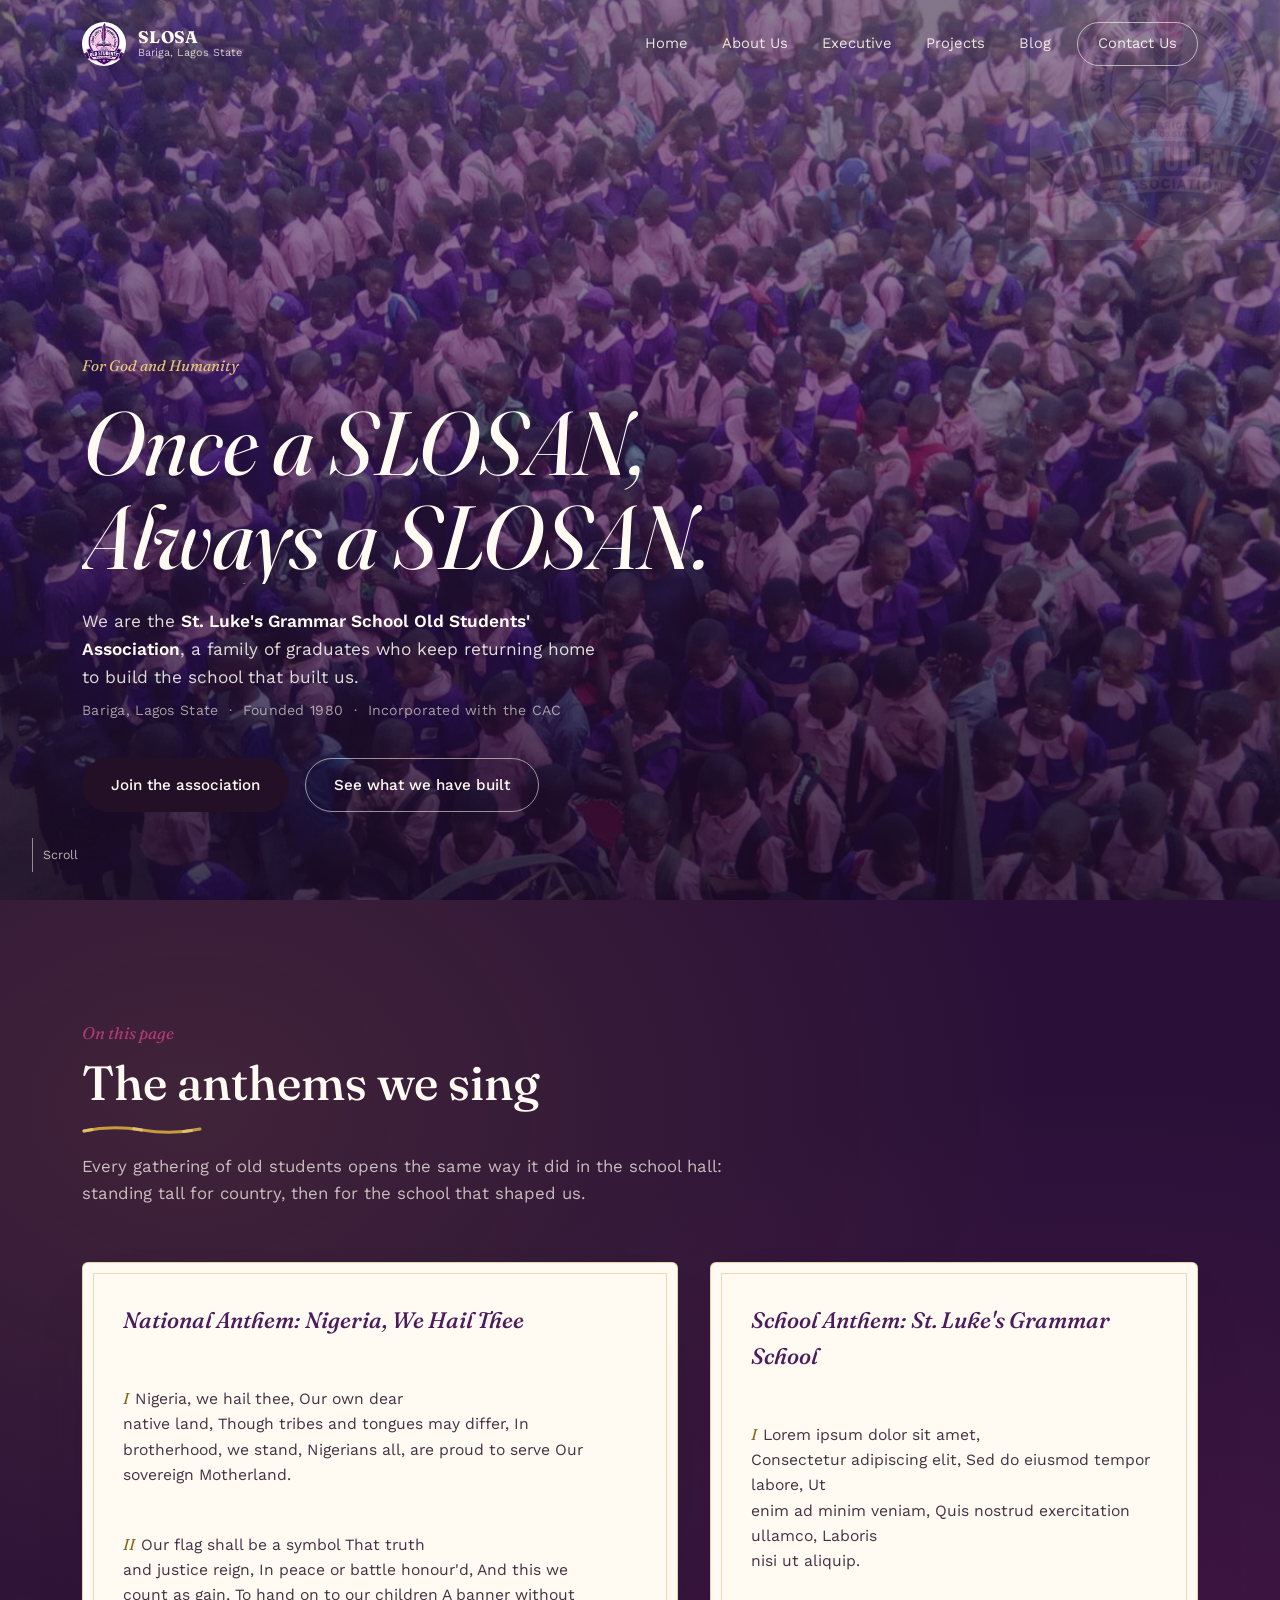
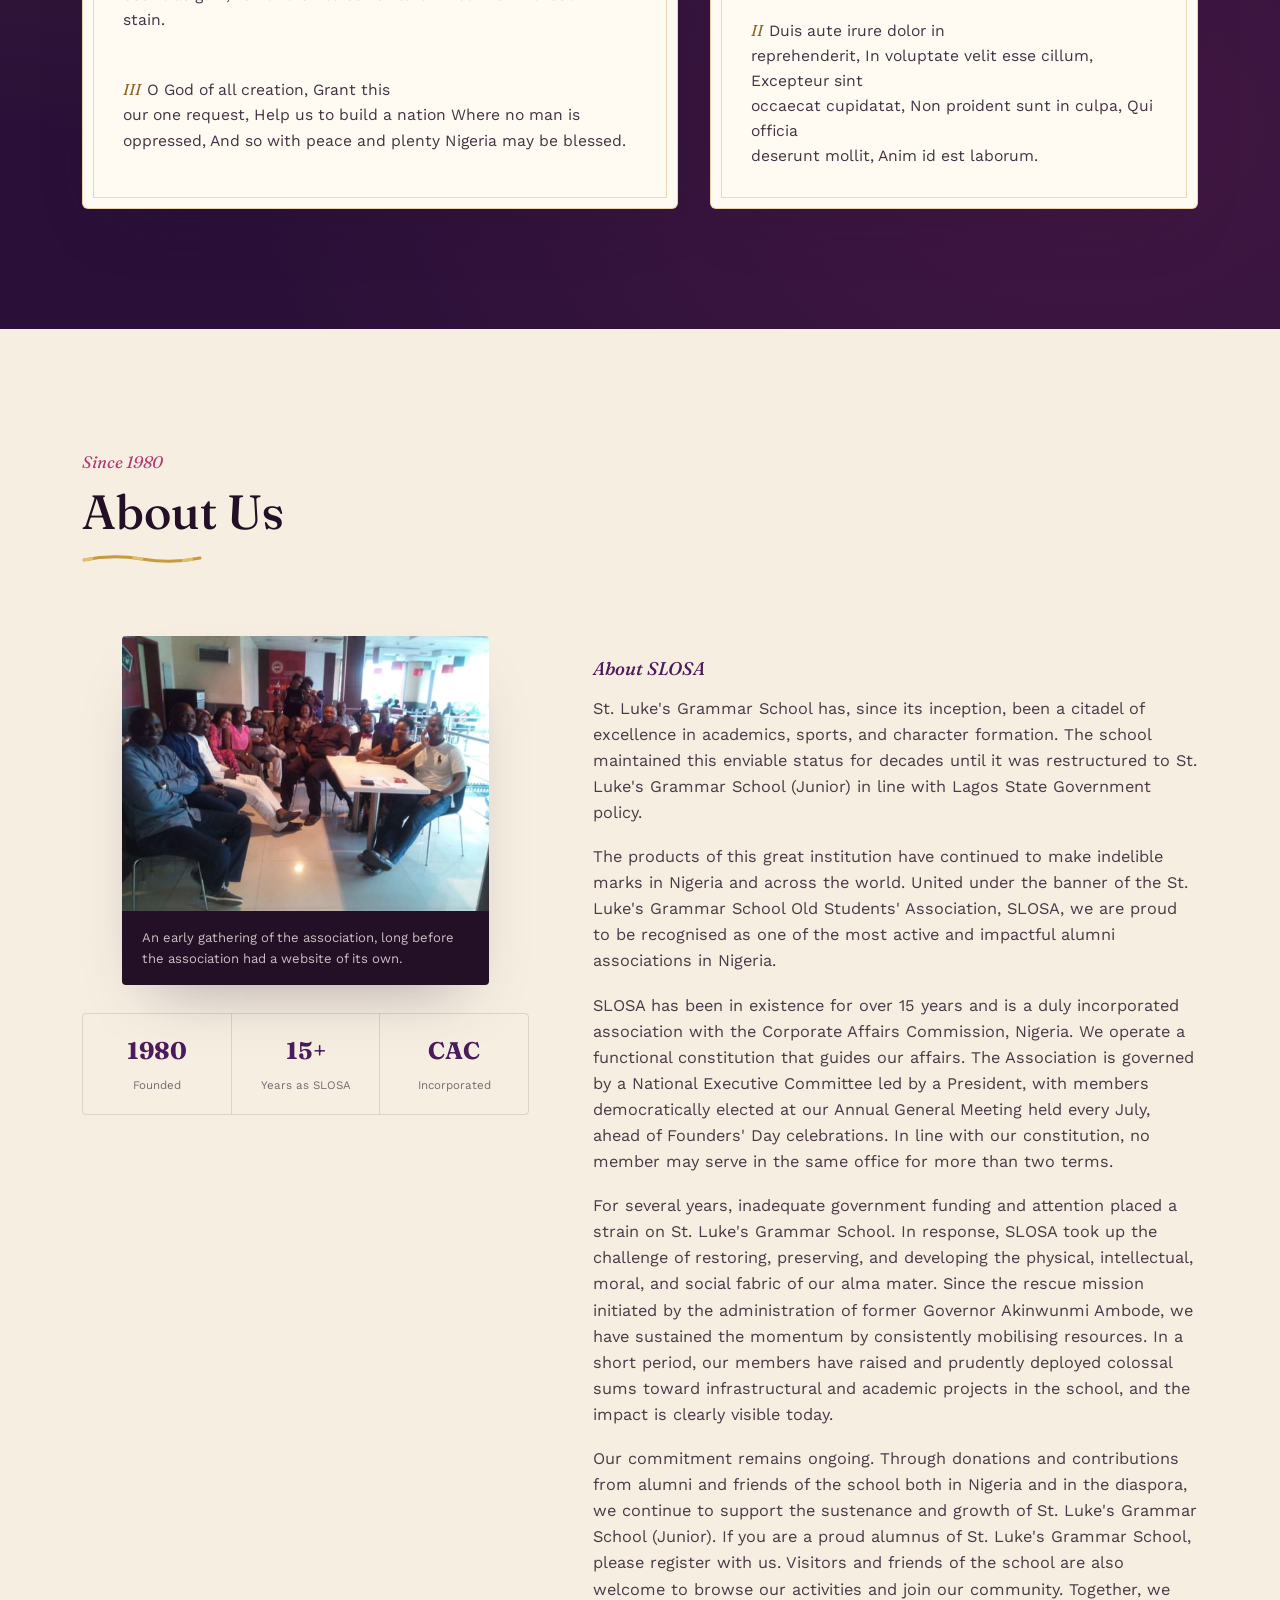
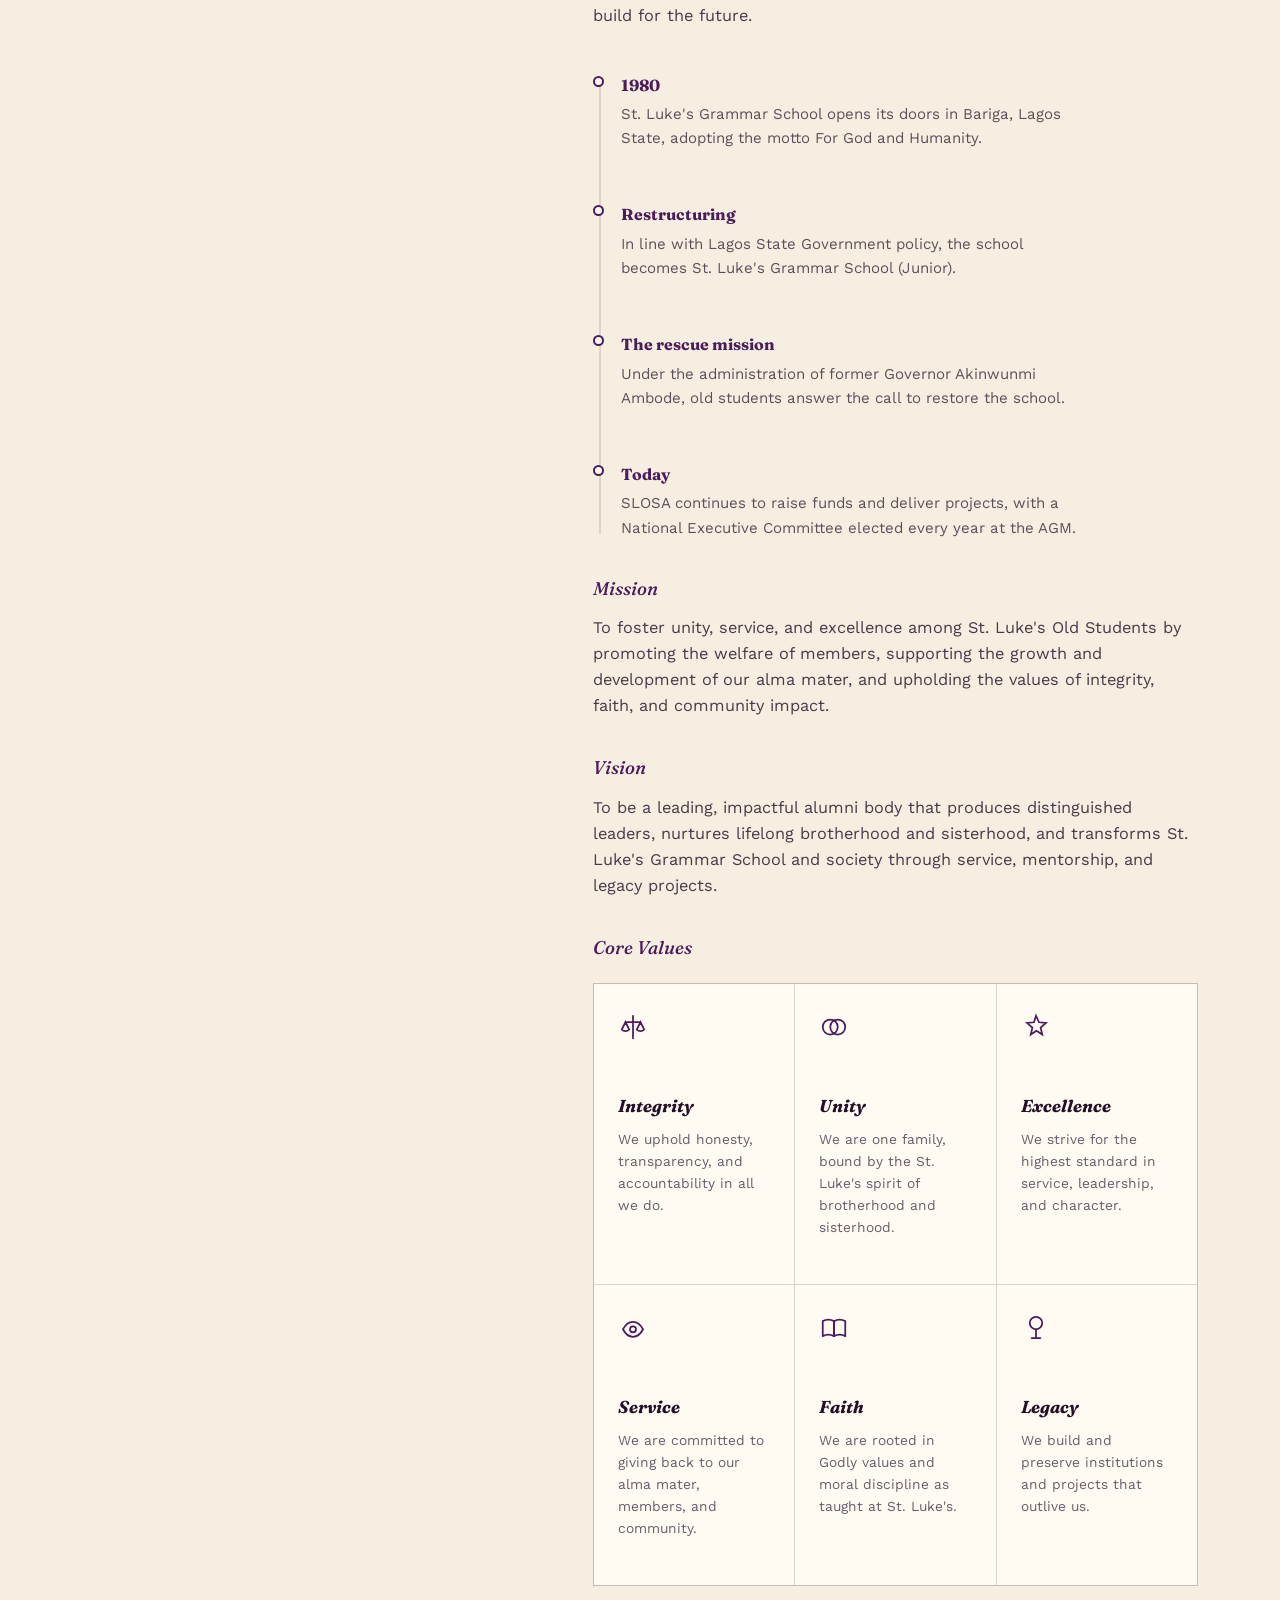
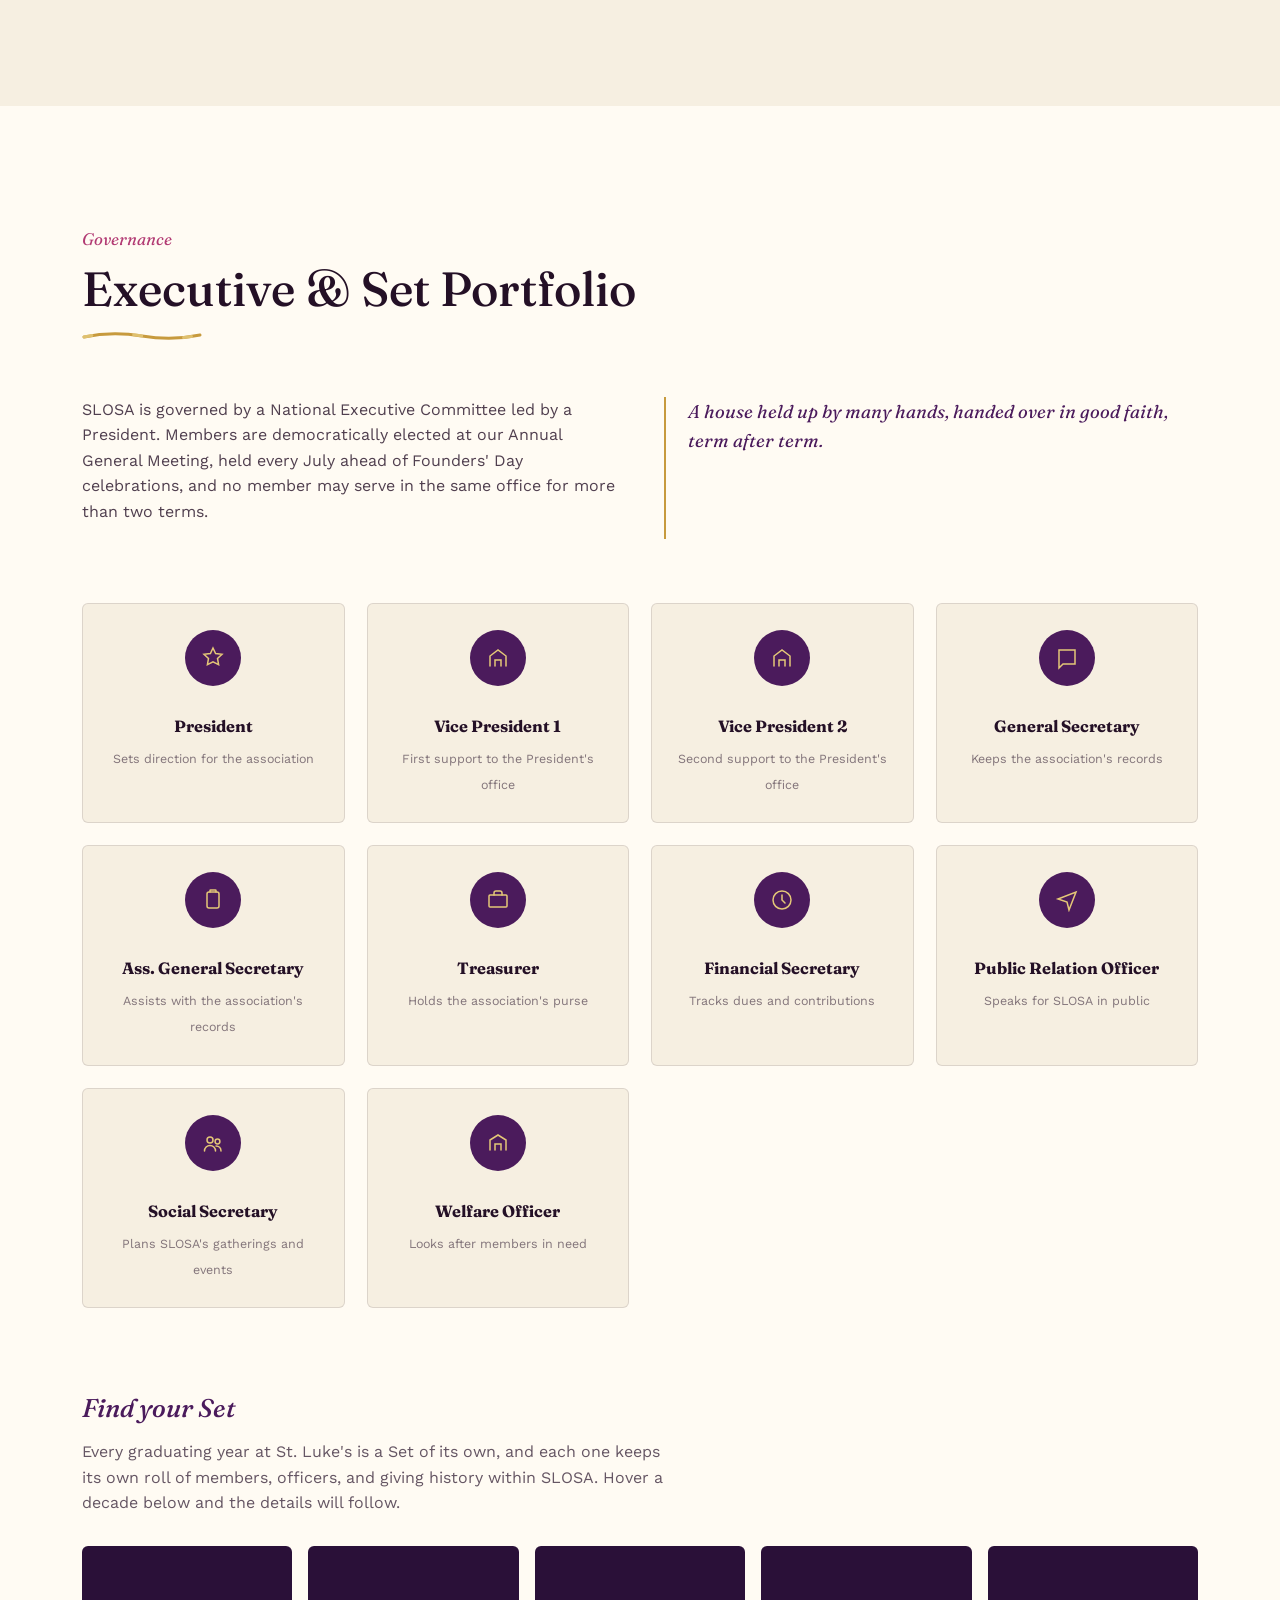
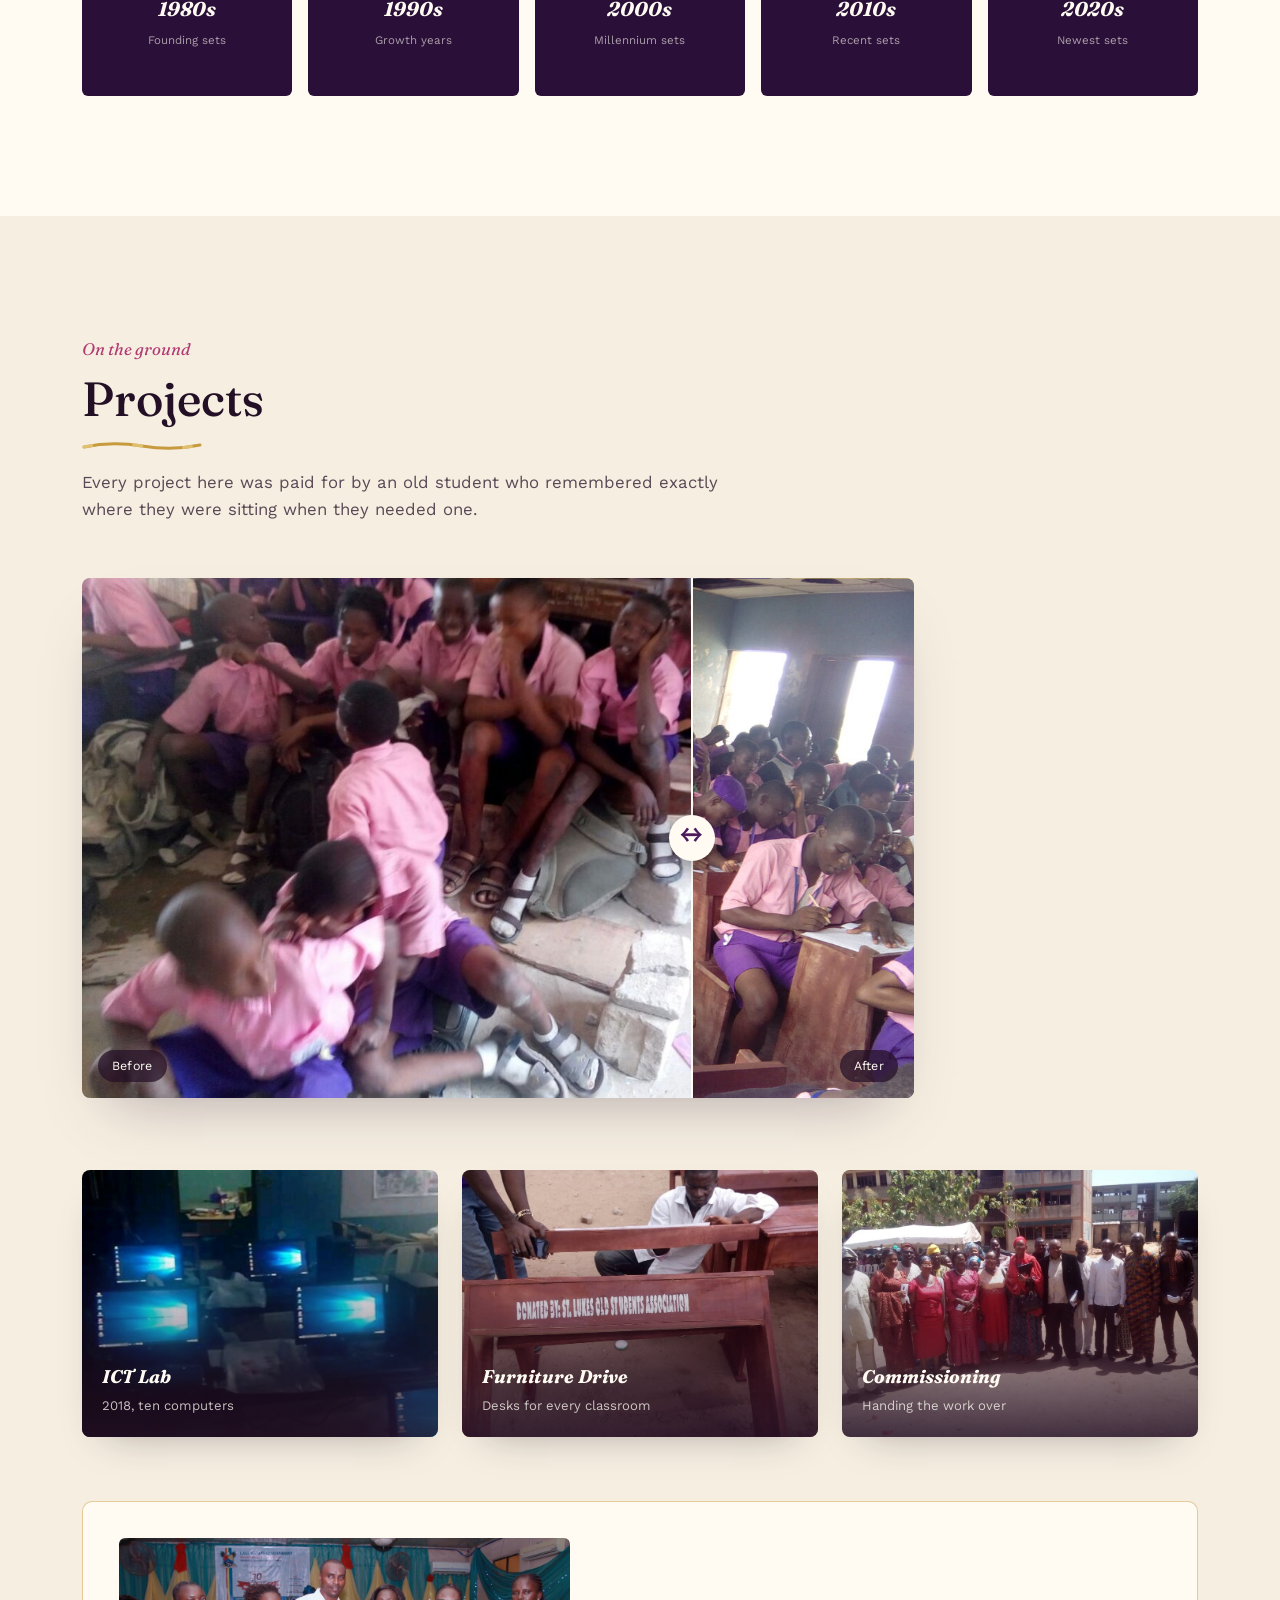
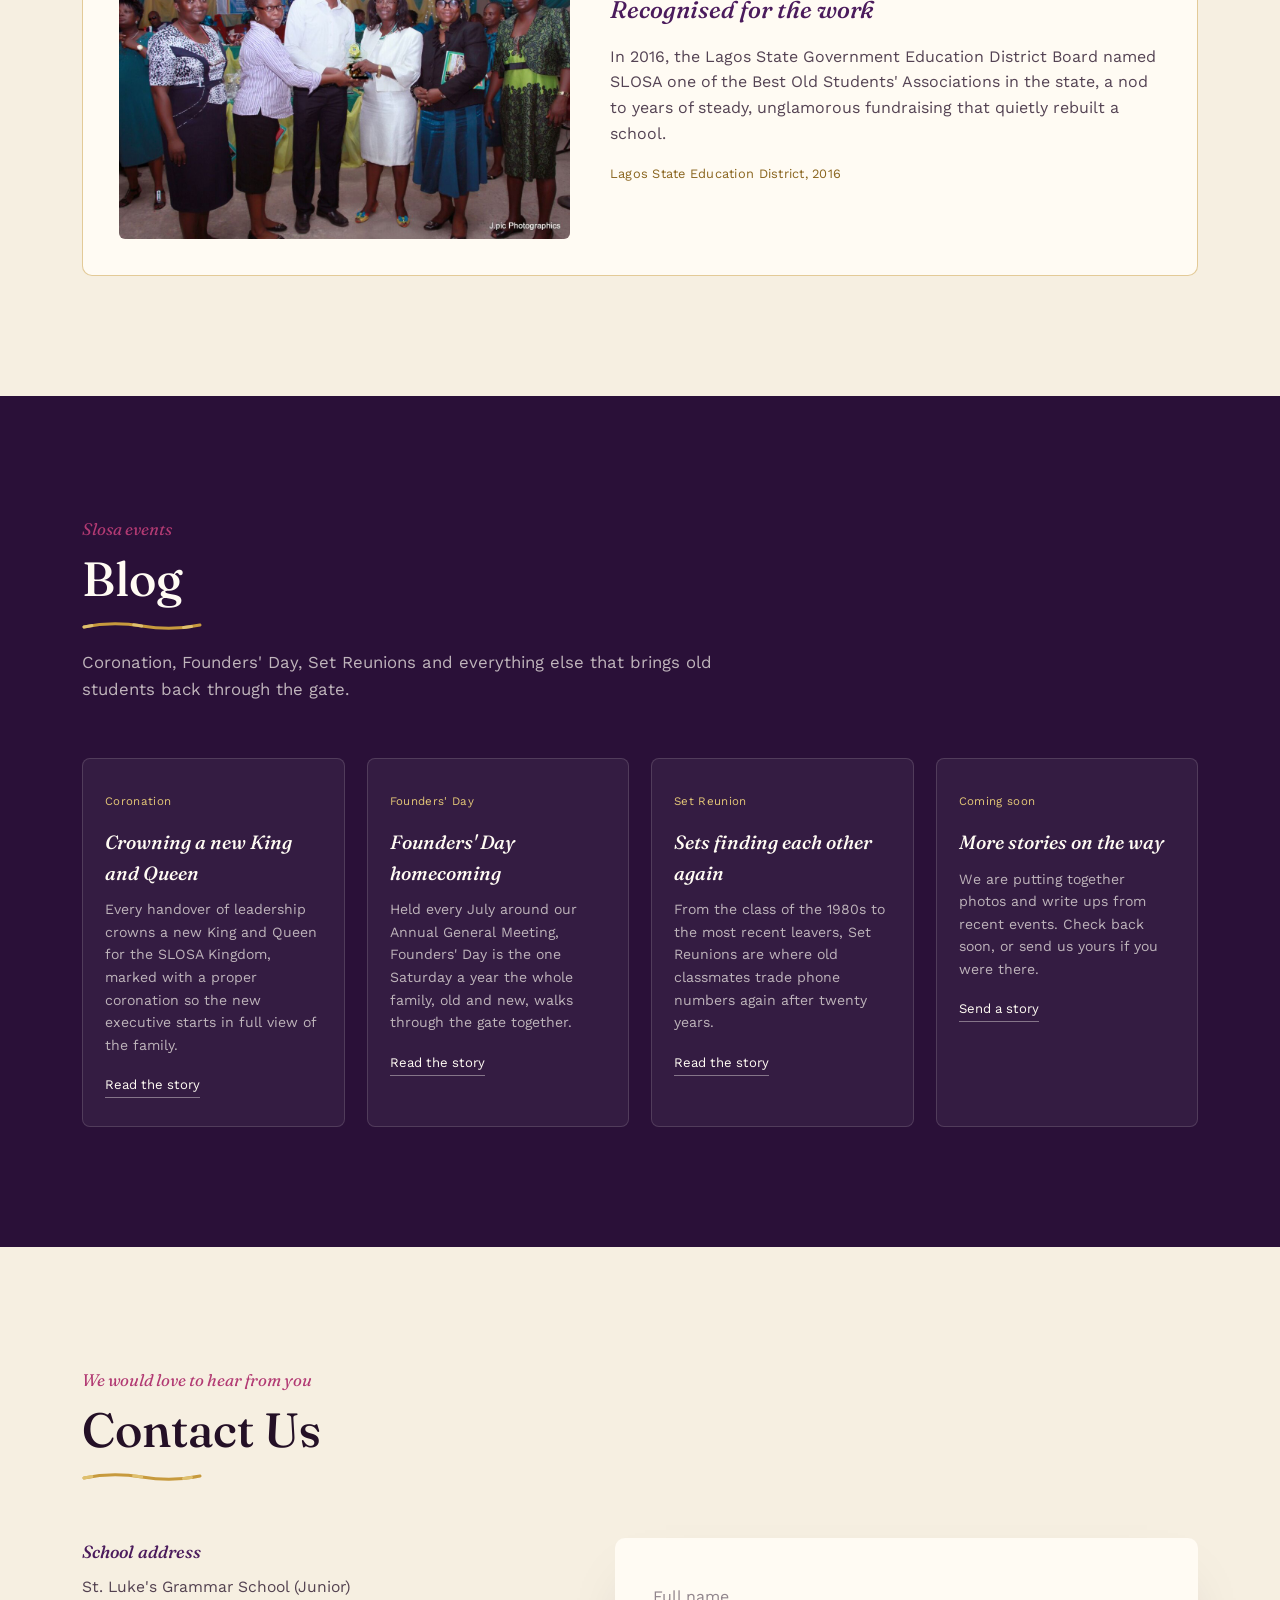
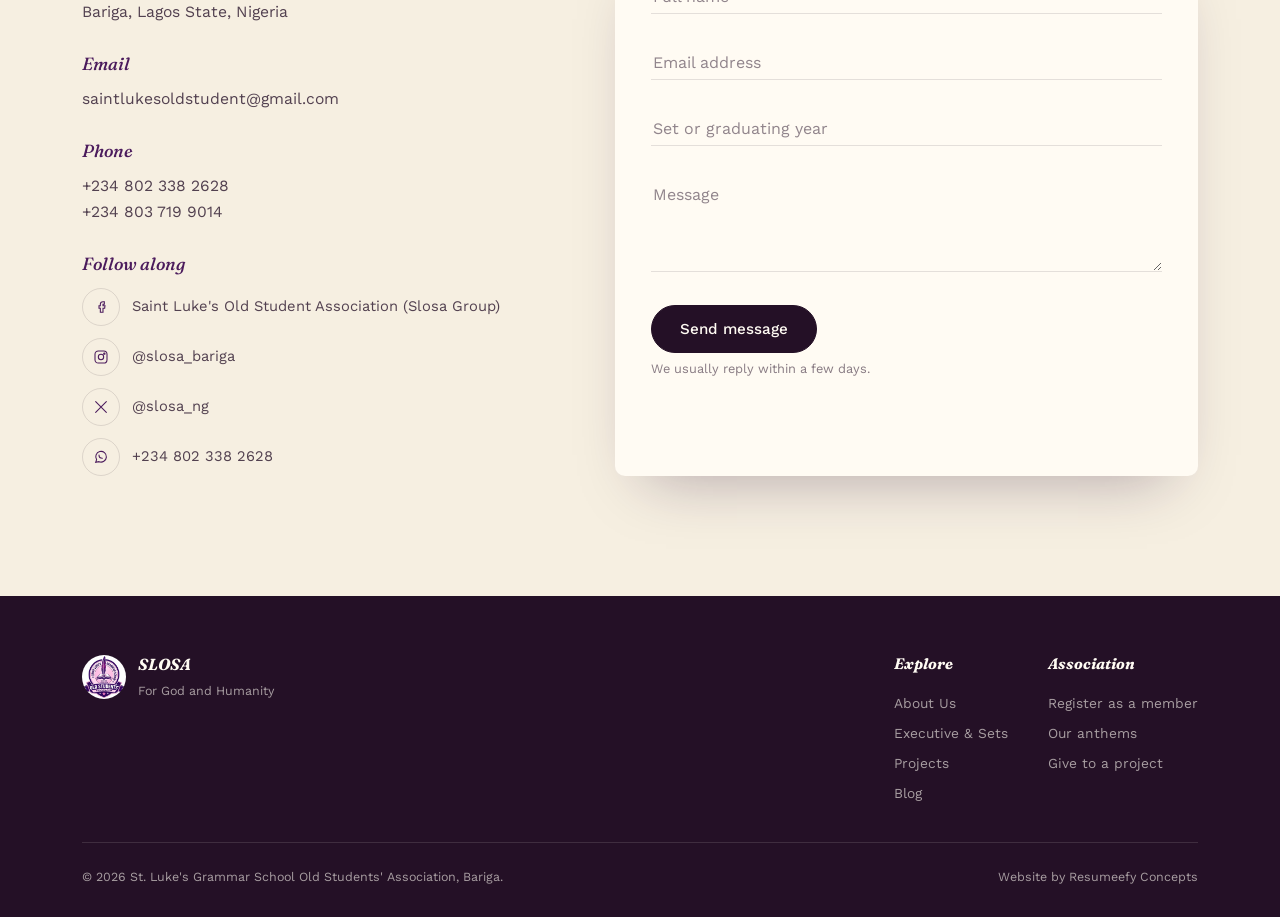
==== commit 5919f5b0: "Edit index.html via Modev Suite" ====
--- a/index.html
+++ b/index.html
@@ -1,514 +1,1106 @@
 <!DOCTYPE html>
 <html lang="en">
-<head>
-<meta charset="UTF-8">
-<meta name="viewport" content="width=device-width, initial-scale=1.0">
-<title>SLOSA · St. Luke's Grammar School Old Students' Association</title>
-<meta name="description" content="The St. Luke's Grammar School Old Students' Association, Bariga, Lagos State. For God and Humanity.">
-<meta name="theme-color" content="#2a1038">
-<link rel="canonical" href="https://slosa.ng/">
-
-<link rel="icon" type="image/png" sizes="32x32" href="favicon-32.png">
-<link rel="icon" type="image/png" sizes="16x16" href="favicon-16.png">
-<link rel="shortcut icon" href="favicon.ico">
-<link rel="apple-touch-icon" sizes="180x180" href="apple-touch-icon.png">
-
-<meta property="og:type" content="website">
-<meta property="og:site_name" content="SLOSA">
-<meta property="og:title" content="SLOSA · St. Luke's Grammar School Old Students' Association">
-<meta property="og:description" content="A family of graduates who keep returning home to build the school that built us. Bariga, Lagos State. For God and Humanity.">
-<meta property="og:image" content="https://slosa.ng/assets/og-image.jpg">
-<meta property="og:url" content="https://slosa.ng/">
-<meta name="twitter:card" content="summary_large_image">
-<meta name="twitter:title" content="SLOSA · St. Luke's Grammar School Old Students' Association">
-<meta name="twitter:description" content="A family of graduates who keep returning home to build the school that built us.">
-<meta name="twitter:image" content="https://slosa.ng/assets/og-image.jpg">
-
-<link rel="preconnect" href="https://fonts.googleapis.com">
-<link rel="preconnect" href="https://fonts.gstatic.com" crossorigin>
-<link href="https://fonts.googleapis.com/css2?family=Fraunces:ital,opsz,wght@0,9..144,300;0,9..144,400;0,9..144,500;0,9..144,600;0,9..144,700;1,9..144,400;1,9..144,500;1,9..144,600&family=Work+Sans:ital,wght@0,300;0,400;0,500;0,600;0,700;1,400&display=swap" rel="stylesheet">
-<link rel="stylesheet" href="css/style.css">
-</head>
-
-<body>
-
-<header class="site-nav" id="siteNav">
-  <div class="wrap">
-    <a href="#home" class="brand">
-      <img src="assets/crest.jpg" alt="SLOSA crest" width="320" height="320">
-      <span class="brand-text">
-        <strong>SLOSA</strong>
-        <span>Bariga, Lagos State</span>
-      </span>
-    </a>
-    <nav class="main-links" id="mainLinks">
-      <a href="#home">Home</a>
-      <a href="#about">About Us</a>
-      <a href="#executive">Executive</a>
-      <a href="#projects">Projects</a>
-      <a href="#blog">Blog</a>
-      <a href="#contact" class="cta">Contact Us</a>
-    </nav>
-    <button class="burger" id="burger" aria-label="Open menu" aria-expanded="false">
-      <span></span><span></span><span></span>
-    </button>
-  </div>
-</header>
-<div class="nav-backdrop" id="navBackdrop"></div>
-
-<section class="hero" id="home">
-  <div class="hero-bg" id="heroBg"><div class="hero-bg-inner"></div></div>
-  <img class="hero-crest-watermark" src="assets/crest.jpg" alt="" width="320" height="320">
-  <div class="wrap hero-content">
-    <p class="hero-tag hero-anim" style="--d:0s">For God and Humanity</p>
-    <h1>
-      <span class="type-line" id="typeLine1">Once a SLOSAN,</span>
-      <span class="type-line" id="typeLine2">Always a SLOSAN.</span>
-    </h1>
-    <p class="hero-sub hero-anim" style="--d:2.05s">We are the <strong>St. Luke's Grammar School Old Students' Association</strong>, a family of graduates who keep returning home to build the school that built us.</p>
-    <p class="hero-meta hero-anim" style="--d:2.25s">Bariga, Lagos State &nbsp;·&nbsp; Founded 1980 &nbsp;·&nbsp; Incorporated with the CAC</p>
-    <div class="hero-actions hero-anim" style="--d:2.4s">
-      <a href="#contact" class="btn primary">Join the association</a>
-      <a href="#projects" class="btn ghost-light">See what we have built</a>
-    </div>
-  </div>
-  <div class="scroll-cue"><span class="line"></span>Scroll</div>
-</section>
-
-<section class="anthem-section section-pad" id="anthems">
-  <div class="wrap">
-    <div class="section-head reveal">
-      <span class="kicker">On this page</span>
-      <h2>The anthems we sing</h2>
-      <svg class="underline-draw" viewBox="0 0 120 12" overflow="visible"><path class="draw" d="M2 8 Q 30 2, 60 7 T 118 6"/><path class="shimmer" d="M2 8 Q 30 2, 60 7 T 118 6"/><circle class="nib" r="3"/></svg>
-      <p class="lede">Every gathering of old students opens the same way it did in the school hall: standing tall for country, then for the school that shaped us.</p>
-    </div>
-    <div class="anthem-grid">
-      <div class="anthem-card reveal">
-        <h3>National Anthem: Nigeria, We Hail Thee</h3>
-        <div class="anthem-stanza">
-          <p><span class="num">I</span>Nigeria, we hail thee,
-Our own dear native land,
-Though tribes and tongues may differ,
-In brotherhood, we stand,
-Nigerians all, are proud to serve
-Our sovereign Motherland.</p>
-        </div>
-        <div class="anthem-stanza">
-          <p><span class="num">II</span>Our flag shall be a symbol
-That truth and justice reign,
-In peace or battle honour'd,
-And this we count as gain,
-To hand on to our children
-A banner without stain.</p>
-        </div>
-        <div class="anthem-stanza">
-          <p><span class="num">III</span>O God of all creation,
-Grant this our one request,
-Help us to build a nation
-Where no man is oppressed,
-And so with peace and plenty
-Nigeria may be blessed.</p>
-        </div>
-      </div>
-      <div class="anthem-card reveal">
-        <h3>School Anthem: St. Luke's Grammar School</h3>
-        <div class="anthem-stanza">
-          <p><span class="num">I</span>Lorem ipsum dolor sit amet,
-Consectetur adipiscing elit,
-Sed do eiusmod tempor labore,
-Ut enim ad minim veniam,
-Quis nostrud exercitation ullamco,
-Laboris nisi ut aliquip.</p>
-        </div>
-        <div class="anthem-stanza">
-          <p><span class="num">II</span>Duis aute irure dolor in reprehenderit,
-In voluptate velit esse cillum,
-Excepteur sint occaecat cupidatat,
-Non proident sunt in culpa,
-Qui officia deserunt mollit,
-Anim id est laborum.</p>
-        </div>
-      </div>
-    </div>
-  </div>
-</section>
-
-<section class="about-section section-pad" id="about">
-  <div class="wrap">
-    <div class="section-head reveal">
-      <span class="kicker">Since 1980</span>
-      <h2>About Us</h2>
-      <svg class="underline-draw" viewBox="0 0 120 12" overflow="visible"><path class="draw" d="M2 8 Q 30 2, 60 7 T 118 6"/><path class="shimmer" d="M2 8 Q 30 2, 60 7 T 118 6"/><circle class="nib" r="3"/></svg>
-    </div>
-    <div class="about-layout">
-      <div class="about-sticky reveal">
-        <figure class="about-frame">
-          <img src="assets/inaugural-1.jpg" alt="Members of SLOSA at an inaugural meeting" width="1200" height="900" loading="lazy" decoding="async">
-          <figcaption>An early gathering of the association, long before the association had a website of its own.</figcaption>
-        </figure>
-        <div class="stat-strip">
-          <div><strong>1980</strong><span>Founded</span></div>
-          <div><strong>15+</strong><span>Years as SLOSA</span></div>
-          <div><strong>CAC</strong><span>Incorporated</span></div>
-        </div>
-      </div>
-      <div class="about-copy reveal">
-        <h4>About SLOSA</h4>
-        <p>St. Luke's Grammar School has, since its inception, been a citadel of excellence in academics, sports, and character formation. The school maintained this enviable status for decades until it was restructured to St. Luke's Grammar School (Junior) in line with Lagos State Government policy.</p>
-        <p>The products of this great institution have continued to make indelible marks in Nigeria and across the world. United under the banner of the St. Luke's Grammar School Old Students' Association, SLOSA, we are proud to be recognised as one of the most active and impactful alumni associations in Nigeria.</p>
-        <p>SLOSA has been in existence for over 15 years and is a duly incorporated association with the Corporate Affairs Commission, Nigeria. We operate a functional constitution that guides our affairs. The Association is governed by a National Executive Committee led by a President, with members democratically elected at our Annual General Meeting held every July, ahead of Founders' Day celebrations. In line with our constitution, no member may serve in the same office for more than two terms.</p>
-        <p>For several years, inadequate government funding and attention placed a strain on St. Luke's Grammar School. In response, SLOSA took up the challenge of restoring, preserving, and developing the physical, intellectual, moral, and social fabric of our alma mater. Since the rescue mission initiated by the administration of former Governor Akinwunmi Ambode, we have sustained the momentum by consistently mobilising resources. In a short period, our members have raised and prudently deployed colossal sums toward infrastructural and academic projects in the school, and the impact is clearly visible today.</p>
-        <p>Our commitment remains ongoing. Through donations and contributions from alumni and friends of the school both in Nigeria and in the diaspora, we continue to support the sustenance and growth of St. Luke's Grammar School (Junior). If you are a proud alumnus of St. Luke's Grammar School, please register with us. Visitors and friends of the school are also welcome to browse our activities and join our community. Together, we build for the future.</p>
-
-        <div class="timeline">
-          <div class="timeline-fill" id="timelineFill"></div>
-          <div class="timeline-item">
-            <strong>1980</strong>
-            <p>St. Luke's Grammar School opens its doors in Bariga, Lagos State, adopting the motto For God and Humanity.</p>
-          </div>
-          <div class="timeline-item">
-            <strong>Restructuring</strong>
-            <p>In line with Lagos State Government policy, the school becomes St. Luke's Grammar School (Junior).</p>
-          </div>
-          <div class="timeline-item">
-            <strong>The rescue mission</strong>
-            <p>Under the administration of former Governor Akinwunmi Ambode, old students answer the call to restore the school.</p>
-          </div>
-          <div class="timeline-item">
-            <strong>Today</strong>
-            <p>SLOSA continues to raise funds and deliver projects, with a National Executive Committee elected every year at the AGM.</p>
-          </div>
-        </div>
-
-        <h4>Mission</h4>
-        <p>To foster unity, service, and excellence among St. Luke's Old Students by promoting the welfare of members, supporting the growth and development of our alma mater, and upholding the values of integrity, faith, and community impact.</p>
-
-        <h4>Vision</h4>
-        <p>To be a leading, impactful alumni body that produces distinguished leaders, nurtures lifelong brotherhood and sisterhood, and transforms St. Luke's Grammar School and society through service, mentorship, and legacy projects.</p>
-
-        <h4>Core Values</h4>
-        <div class="values-grid">
-          <div class="value-card">
-            <svg viewBox="0 0 24 24" fill="none" stroke-width="1.4" stroke-linecap="round"><path d="M12 3v18M6 8l-3 6a4 4 0 0 0 6 0zM18 8l-3 6a4 4 0 0 0 6 0zM6 8h12" stroke="#4b1b5c"/></svg>
-            <h5>Integrity</h5>
-            <p>We uphold honesty, transparency, and accountability in all we do.</p>
-          </div>
-          <div class="value-card">
-            <svg viewBox="0 0 24 24" fill="none" stroke-width="1.4" stroke-linecap="round"><circle cx="9" cy="12" r="6" stroke="#4b1b5c"/><circle cx="15" cy="12" r="6" stroke="#4b1b5c"/></svg>
-            <h5>Unity</h5>
-            <p>We are one family, bound by the St. Luke's spirit of brotherhood and sisterhood.</p>
-          </div>
-          <div class="value-card">
-            <svg viewBox="0 0 24 24" fill="none" stroke-width="1.4" stroke-linecap="round"><path d="M12 3l2.4 5.2 5.6.5-4.3 3.8 1.3 5.5-4.6-3-4.6 3 1.3-5.5-4.3-3.8 5.6-.5z" stroke="#4b1b5c"/></svg>
-            <h5>Excellence</h5>
-            <p>We strive for the highest standard in service, leadership, and character.</p>
-          </div>
-          <div class="value-card">
-            <svg viewBox="0 0 24 24" fill="none" stroke-width="1.4" stroke-linecap="round"><path d="M4 13c2-4 5-6 8-6s6 2 8 6c-2 4-5 6-8 6s-6-2-8-6z" stroke="#4b1b5c"/><circle cx="12" cy="13" r="2.4" stroke="#4b1b5c"/></svg>
-            <h5>Service</h5>
-            <p>We are committed to giving back to our alma mater, members, and community.</p>
-          </div>
-          <div class="value-card">
-            <svg viewBox="0 0 24 24" fill="none" stroke-width="1.4" stroke-linecap="round" stroke-linejoin="round"><path d="M3 6.5c3-1.6 6-1.6 9 0v12c-3-1.6-6-1.6-9 0z" stroke="#4b1b5c"/><path d="M21 6.5c-3-1.6-6-1.6-9 0v12c3-1.6 6-1.6 9 0z" stroke="#4b1b5c"/></svg>
-            <h5>Faith</h5>
-            <p>We are rooted in Godly values and moral discipline as taught at St. Luke's.</p>
-          </div>
-          <div class="value-card">
-            <svg viewBox="0 0 24 24" fill="none" stroke-width="1.4" stroke-linecap="round"><circle cx="12" cy="8" r="5" stroke="#4b1b5c"/><path d="M12 13v7M8.5 20h7" stroke="#4b1b5c"/></svg>
-            <h5>Legacy</h5>
-            <p>We build and preserve institutions and projects that outlive us.</p>
-          </div>
-        </div>
-      </div>
-    </div>
-  </div>
-</section>
-
-<section class="exec-section section-pad" id="executive">
-  <div class="wrap">
-    <div class="section-head reveal">
-      <span class="kicker">Governance</span>
-      <h2>Executive &amp; Set Portfolio</h2>
-      <svg class="underline-draw" viewBox="0 0 120 12" overflow="visible"><path class="draw" d="M2 8 Q 30 2, 60 7 T 118 6"/><path class="shimmer" d="M2 8 Q 30 2, 60 7 T 118 6"/><circle class="nib" r="3"/></svg>
-    </div>
-    <div class="exec-intro">
-      <p class="reveal">SLOSA is governed by a National Executive Committee led by a President. Members are democratically elected at our Annual General Meeting, held every July ahead of Founders' Day celebrations, and no member may serve in the same office for more than two terms.</p>
-      <div class="rule-block reveal"><p>A house held up by many hands, handed over in good faith, term after term.</p></div>
-    </div>
-
-    <div class="role-grid">
-      <div class="role-card side-reveal from-left">
-        <div class="role-badge"><svg viewBox="0 0 24 24" fill="none" stroke-width="1.5" stroke-linecap="round"><path d="M12 2l2.6 5.6L21 8.3l-4.5 4.2 1.1 6.2L12 15.9l-5.6 2.8 1.1-6.2L3 8.3l6.4-.7z"/></svg></div>
-        <h5>President</h5>
-        <span>Sets direction for the association</span>
-      </div>
-      <div class="role-card side-reveal from-right">
-        <div class="role-badge"><svg viewBox="0 0 24 24" fill="none" stroke-width="1.5" stroke-linecap="round"><path d="M4 20V10l8-6 8 6v10M9 20v-6h6v6"/></svg></div>
-        <h5>Vice President 1</h5>
-        <span>First support to the President's office</span>
-      </div>
-      <div class="role-card side-reveal from-left">
-        <div class="role-badge"><svg viewBox="0 0 24 24" fill="none" stroke-width="1.5" stroke-linecap="round"><path d="M4 20V10l8-6 8 6v10M9 20v-6h6v6"/></svg></div>
-        <h5>Vice President 2</h5>
-        <span>Second support to the President's office</span>
-      </div>
-      <div class="role-card side-reveal from-right">
-        <div class="role-badge"><svg viewBox="0 0 24 24" fill="none" stroke-width="1.5" stroke-linecap="round"><path d="M4 4h16v14H8l-4 4z"/></svg></div>
-        <h5>General Secretary</h5>
-        <span>Keeps the association's records</span>
-      </div>
-      <div class="role-card side-reveal from-left">
-        <div class="role-badge"><svg viewBox="0 0 24 24" fill="none" stroke-width="1.5" stroke-linecap="round"><rect x="6" y="4" width="12" height="16" rx="2"/><path d="M9 4V2.6a.6.6 0 0 1 .6-.6h4.8a.6.6 0 0 1 .6.6V4"/></svg></div>
-        <h5>Ass. General Secretary</h5>
-        <span>Assists with the association's records</span>
-      </div>
-      <div class="role-card side-reveal from-right">
-        <div class="role-badge"><svg viewBox="0 0 24 24" fill="none" stroke-width="1.5" stroke-linecap="round"><rect x="3" y="7" width="18" height="12" rx="1"/><path d="M8 7V5a2 2 0 0 1 2-2h4a2 2 0 0 1 2 2v2"/></svg></div>
-        <h5>Treasurer</h5>
-        <span>Holds the association's purse</span>
-      </div>
-      <div class="role-card side-reveal from-left">
-        <div class="role-badge"><svg viewBox="0 0 24 24" fill="none" stroke-width="1.5" stroke-linecap="round"><circle cx="12" cy="12" r="9"/><path d="M12 7v5l3 3"/></svg></div>
-        <h5>Financial Secretary</h5>
-        <span>Tracks dues and contributions</span>
-      </div>
-      <div class="role-card side-reveal from-right">
-        <div class="role-badge"><svg viewBox="0 0 24 24" fill="none" stroke-width="1.5" stroke-linecap="round"><path d="M3 11l18-7-7 18-2-8z"/></svg></div>
-        <h5>Public Relation Officer</h5>
-        <span>Speaks for SLOSA in public</span>
-      </div>
-      <div class="role-card side-reveal from-left">
-        <div class="role-badge"><svg viewBox="0 0 24 24" fill="none" stroke-width="1.5" stroke-linecap="round"><circle cx="9" cy="9" r="3"/><circle cx="16.5" cy="10.5" r="2.4"/><path d="M3.5 20c0-3.2 2.5-5.5 5.5-5.5s5.5 2.3 5.5 5.5"/><path d="M15 15c2.8 0 5 2 5 5"/></svg></div>
-        <h5>Social Secretary</h5>
-        <span>Plans SLOSA's gatherings and events</span>
-      </div>
-      <div class="role-card side-reveal from-right">
-        <div class="role-badge"><svg viewBox="0 0 24 24" fill="none" stroke-width="1.5" stroke-linecap="round"><path d="M4 19V9l8-5 8 5v10"/><path d="M9 19v-6h6v6"/></svg></div>
-        <h5>Welfare Officer</h5>
-        <span>Looks after members in need</span>
-      </div>
-    </div>
-
-    <div class="sets-heading reveal">
-      <h3>Find your Set</h3>
-      <p>Every graduating year at St. Luke's is a Set of its own, and each one keeps its own roll of members, officers, and giving history within SLOSA. Hover a decade below and the details will follow.</p>
-    </div>
-    <div class="set-grid reveal">
-      <div class="set-card"><div class="set-inner">
-        <div class="set-face set-front"><strong>1980s</strong><span>Founding sets</span></div>
-        <div class="set-face set-back">Roll and reunion updates coming soon</div>
-      </div></div>
-      <div class="set-card"><div class="set-inner">
-        <div class="set-face set-front"><strong>1990s</strong><span>Growth years</span></div>
-        <div class="set-face set-back">Roll and reunion updates coming soon</div>
-      </div></div>
-      <div class="set-card"><div class="set-inner">
-        <div class="set-face set-front"><strong>2000s</strong><span>Millennium sets</span></div>
-        <div class="set-face set-back">Roll and reunion updates coming soon</div>
-      </div></div>
-      <div class="set-card"><div class="set-inner">
-        <div class="set-face set-front"><strong>2010s</strong><span>Recent sets</span></div>
-        <div class="set-face set-back">Roll and reunion updates coming soon</div>
-      </div></div>
-      <div class="set-card"><div class="set-inner">
-        <div class="set-face set-front"><strong>2020s</strong><span>Newest sets</span></div>
-        <div class="set-face set-back">Roll and reunion updates coming soon</div>
-      </div></div>
-    </div>
-  </div>
-</section>
-
-<section class="projects-section section-pad" id="projects">
-  <div class="wrap">
-    <div class="section-head projects-intro reveal">
-      <span class="kicker">On the ground</span>
-      <h2>Projects</h2>
-      <svg class="underline-draw" viewBox="0 0 120 12" overflow="visible"><path class="draw" d="M2 8 Q 30 2, 60 7 T 118 6"/><path class="shimmer" d="M2 8 Q 30 2, 60 7 T 118 6"/><circle class="nib" r="3"/></svg>
-      <p class="lede">Every project here was paid for by an old student who remembered exactly where they were sitting when they needed one.</p>
-    </div>
-
-    <div class="compare reveal" id="compare">
-      <img src="assets/before-1.jpg" alt="Pupils seated on blocks and the floor before SLOSA's furniture donations" class="compare-before" width="1200" height="675" decoding="async">
-      <img src="assets/after-1.jpg" alt="Pupils seated at proper desks after SLOSA's furniture donations" class="compare-after" id="compareAfter" width="1200" height="900" decoding="async">
-      <div class="compare-handle" id="compareHandle"></div>
-      <span class="compare-label before">Before</span>
-      <span class="compare-label after">After</span>
-    </div>
-
-    <div class="project-grid reveal">
-      <button type="button" class="project-card" data-caption="Ten computers and a fully equipped ICT lab, delivered in 2018." aria-label="Open larger photo: ICT Lab, 2018, ten computers">
-        <img src="assets/ict-lab.jpg" alt="ICT Lab computers donated by SLOSA" width="1000" height="750" loading="lazy" decoding="async">
-        <span class="project-overlay"><span><strong>ICT Lab</strong><span>2018, ten computers</span></span></span>
-      </button>
-      <button type="button" class="project-card" data-caption="New desks and benches donated by the association, each one stamped with the SLOSA name." aria-label="Open larger photo: Furniture Drive, desks for every classroom">
-        <img src="assets/furniture-a.jpg" alt="Furniture donated by SLOSA" width="1200" height="675" loading="lazy" decoding="async">
-        <span class="project-overlay"><span><strong>Furniture Drive</strong><span>Desks for every classroom</span></span></span>
-      </button>
-      <button type="button" class="project-card" data-caption="Old students and school authorities at the handover of a completed project." aria-label="Open larger photo: Commissioning, handing the work over">
-        <img src="assets/commission.jpg" alt="Project commissioning ceremony" width="1200" height="675" loading="lazy" decoding="async">
-        <span class="project-overlay"><span><strong>Commissioning</strong><span>Handing the work over</span></span></span>
-      </button>
-    </div>
-
-    <div class="award-feature reveal">
-      <img src="assets/award.jpg" alt="SLOSA receiving an award from the Lagos State Education District Board" width="1200" height="800" loading="lazy" decoding="async">
-      <div>
-        <h4>Recognised for the work</h4>
-        <p>In 2016, the Lagos State Government Education District Board named SLOSA one of the Best Old Students' Associations in the state, a nod to years of steady, unglamorous fundraising that quietly rebuilt a school.</p>
-        <span class="award-badge">Lagos State Education District, 2016</span>
-      </div>
-    </div>
-  </div>
-</section>
-
-<section class="blog-section section-pad" id="blog">
-  <div class="wrap">
-    <div class="section-head reveal">
-      <span class="kicker">Slosa events</span>
-      <h2>Blog</h2>
-      <svg class="underline-draw" viewBox="0 0 120 12" overflow="visible"><path class="draw" d="M2 8 Q 30 2, 60 7 T 118 6"/><path class="shimmer" d="M2 8 Q 30 2, 60 7 T 118 6"/><circle class="nib" r="3"/></svg>
-      <p class="lede">Coronation, Founders' Day, Set Reunions and everything else that brings old students back through the gate.</p>
-    </div>
-    <div class="blog-grid reveal">
-      <article class="blog-card">
-        <span class="tag">Coronation</span>
-        <h4>Crowning a new King and Queen</h4>
-        <p>Every handover of leadership crowns a new King and Queen for the SLOSA Kingdom, marked with a proper coronation so the new executive starts in full view of the family.</p>
-        <a href="#contact" class="read">Read the story</a>
-      </article>
-      <article class="blog-card">
-        <span class="tag">Founders' Day</span>
-        <h4>Founders' Day homecoming</h4>
-        <p>Held every July around our Annual General Meeting, Founders' Day is the one Saturday a year the whole family, old and new, walks through the gate together.</p>
-        <a href="#contact" class="read">Read the story</a>
-      </article>
-      <article class="blog-card">
-        <span class="tag">Set Reunion</span>
-        <h4>Sets finding each other again</h4>
-        <p>From the class of the 1980s to the most recent leavers, Set Reunions are where old classmates trade phone numbers again after twenty years.</p>
-        <a href="#contact" class="read">Read the story</a>
-      </article>
-      <article class="blog-card">
-        <span class="tag">Coming soon</span>
-        <h4>More stories on the way</h4>
-        <p>We are putting together photos and write ups from recent events. Check back soon, or send us yours if you were there.</p>
-        <a href="#contact" class="read">Send a story</a>
-      </article>
-    </div>
-  </div>
-</section>
-
-<section class="contact-section section-pad" id="contact">
-  <div class="wrap">
-    <div class="section-head reveal">
-      <span class="kicker">We would love to hear from you</span>
-      <h2>Contact Us</h2>
-      <svg class="underline-draw" viewBox="0 0 120 12" overflow="visible"><path class="draw" d="M2 8 Q 30 2, 60 7 T 118 6"/><path class="shimmer" d="M2 8 Q 30 2, 60 7 T 118 6"/><circle class="nib" r="3"/></svg>
-    </div>
-    <div class="contact-layout">
-      <div class="contact-info reveal">
-        <h4>School address</h4>
-        <p>St. Luke's Grammar School (Junior)<br>Bariga, Lagos State, Nigeria</p>
-        <h4>Email</h4>
-        <p><a href="mailto:saintlukesoldstudent@gmail.com">saintlukesoldstudent@gmail.com</a></p>
-        <h4>Phone</h4>
-        <p>
-          <a href="tel:+2348023382628">+234 802 338 2628</a><br>
-          <a href="tel:+2348037199014">+234 803 719 9014</a>
-        </p>
-        <h4>Follow along</h4>
-        <ul class="social-list">
-          <li>
-            <a href="https://facebook.com/groups/197463743660875/" aria-label="Facebook" target="_blank" rel="noopener"><svg viewBox="0 0 24 24" fill="none" stroke-width="1.6" stroke-linecap="round"><path d="M15 8h2V4h-2a4 4 0 0 0-4 4v2H9v4h2v6h4v-6h2.5l.5-4H15V8z"/></svg></a>
-            <a href="https://facebook.com/groups/197463743660875/" target="_blank" rel="noopener">Saint Luke's Old Student Association (Slosa Group)</a>
-          </li>
-          <li>
-            <a href="https://instagram.com/slosa_bariga" aria-label="Instagram" target="_blank" rel="noopener"><svg viewBox="0 0 24 24" fill="none" stroke-width="1.6"><rect x="3" y="3" width="18" height="18" rx="5"/><circle cx="12" cy="12" r="4"/><circle cx="17" cy="7" r="1"/></svg></a>
-            <a href="https://instagram.com/slosa_bariga" target="_blank" rel="noopener">@slosa_bariga</a>
-          </li>
-          <li>
-            <a href="https://x.com/slosa_ng" aria-label="X, formerly Twitter" target="_blank" rel="noopener"><svg viewBox="0 0 24 24" fill="none" stroke-width="1.6" stroke-linecap="round" stroke-linejoin="round"><path d="M4 4l16 16M20 4L4 20"/></svg></a>
-            <a href="https://x.com/slosa_ng" target="_blank" rel="noopener">@slosa_ng</a>
-          </li>
-          <li>
-            <a href="https://wa.me/2348023382628" aria-label="WhatsApp" target="_blank" rel="noopener"><svg viewBox="0 0 24 24" fill="none" stroke-width="1.6" stroke-linecap="round"><path d="M4 20l1.4-4A8 8 0 1 1 9 19z"/><path d="M9 9c0 3 2 5 5 5"/></svg></a>
-            <a href="https://wa.me/2348023382628" target="_blank" rel="noopener">+234 802 338 2628</a>
-          </li>
-        </ul>
-      </div>
-      <form class="contact-form reveal" id="contactForm" action="https://formspree.io/f/YOUR_FORM_ID" method="POST">
-        <input type="hidden" name="_subject" value="New message from the SLOSA website">
-        <div class="field">
-          <input type="text" id="cf-name" name="name" placeholder=" " required>
-          <label for="cf-name">Full name</label>
-          <span class="field-line"></span>
-        </div>
-        <div class="field">
-          <input type="email" id="cf-email" name="email" placeholder=" " required>
-          <label for="cf-email">Email address</label>
-          <span class="field-line"></span>
-        </div>
-        <div class="field">
-          <input type="text" id="cf-set" name="set" placeholder=" ">
-          <label for="cf-set">Set or graduating year</label>
-          <span class="field-line"></span>
-        </div>
-        <div class="field">
-          <textarea id="cf-message" name="message" placeholder=" " required></textarea>
-          <label for="cf-message">Message</label>
-          <span class="field-line"></span>
-        </div>
-        <button type="submit" class="btn primary">Send message</button>
-        <p class="form-note" role="status" aria-live="polite">We usually reply within a few days.</p>
-      </form>
-    </div>
-  </div>
-</section>
-
-<footer>
-  <div class="wrap">
-    <div class="footer-top">
-      <div class="footer-brand">
-        <img src="assets/crest.jpg" alt="SLOSA crest" width="320" height="320" loading="lazy" decoding="async">
-        <span>
-          <strong>SLOSA</strong>
-          <span style="font-size:0.78rem;">For God and Humanity</span>
-        </span>
-      </div>
-      <div class="footer-links">
-        <div>
-          <strong>Explore</strong>
+  <head>
+    <meta charset="UTF-8" />
+    <meta name="viewport" content="width=device-width, initial-scale=1.0" />
+    <title>SLOSA · St. Luke's Grammar School Old Students' Association</title>
+    <meta
+      name="description"
+      content="The St. Luke's Grammar School Old Students' Association, Bariga, Lagos State. For God and Humanity."
+    />
+    <meta name="theme-color" content="#2a1038" />
+    <link rel="canonical" href="https://slosa.ng/" />
+
+    <link rel="icon" type="image/png" sizes="32x32" href="favicon-32.png" />
+    <link rel="icon" type="image/png" sizes="16x16" href="favicon-16.png" />
+    <link rel="shortcut icon" href="favicon.ico" />
+    <link rel="apple-touch-icon" sizes="180x180" href="apple-touch-icon.png" />
+
+    <meta property="og:type" content="website" />
+    <meta property="og:site_name" content="SLOSA" />
+    <meta
+      property="og:title"
+      content="SLOSA · St. Luke's Grammar School Old Students' Association"
+    />
+    <meta
+      property="og:description"
+      content="A family of graduates who keep returning home to build the school that built us. Bariga, Lagos State. For God and Humanity."
+    />
+    <meta property="og:image" content="https://slosa.ng/assets/og-image.jpg" />
+    <meta property="og:url" content="https://slosa.ng/" />
+    <meta name="twitter:card" content="summary_large_image" />
+    <meta
+      name="twitter:title"
+      content="SLOSA · St. Luke's Grammar School Old Students' Association"
+    />
+    <meta
+      name="twitter:description"
+      content="A family of graduates who keep returning home to build the school that built us."
+    />
+    <meta name="twitter:image" content="https://slosa.ng/assets/og-image.jpg" />
+
+    <link rel="preconnect" href="https://fonts.googleapis.com" />
+    <link rel="preconnect" href="https://fonts.gstatic.com" crossorigin />
+    <link
+      href="https://fonts.googleapis.com/css2?family=Fraunces:ital,opsz,wght@0,9..144,300;0,9..144,400;0,9..144,500;0,9..144,600;0,9..144,700;1,9..144,400;1,9..144,500;1,9..144,600&family=Work+Sans:ital,wght@0,300;0,400;0,500;0,600;0,700;1,400&display=swap"
+      rel="stylesheet"
+    />
+    <link rel="stylesheet" href="css/style.css" />
+  </head>
+
+  <body>
+    <header class="site-nav" id="siteNav">
+      <div class="wrap">
+        <a href="#home" class="brand">
+          <img
+            src="assets/crest.jpg"
+            alt="SLOSA crest"
+            width="320"
+            height="320"
+          />
+          <span class="brand-text">
+            <strong>SLOSA</strong>
+            <span>Bariga, Lagos State</span>
+          </span>
+        </a>
+        <nav class="main-links" id="mainLinks">
+          <a href="#home">Home</a>
           <a href="#about">About Us</a>
-          <a href="#executive">Executive &amp; Sets</a>
+          <a href="#executive">Executive</a>
           <a href="#projects">Projects</a>
           <a href="#blog">Blog</a>
-        </div>
-        <div>
-          <strong>Association</strong>
-          <a href="#contact">Register as a member</a>
-          <a href="#anthems">Our anthems</a>
-          <a href="#contact">Give to a project</a>
-        </div>
+          <a href="#contact" class="cta">Contact Us</a>
+        </nav>
+        <button
+          class="burger"
+          id="burger"
+          aria-label="Open menu"
+          aria-expanded="false"
+        >
+          <span></span><span></span><span></span>
+        </button>
       </div>
+    </header>
+    <div class="nav-backdrop" id="navBackdrop"></div>
+
+    <section class="hero" id="home">
+      <div class="hero-bg" id="heroBg"><div class="hero-bg-inner"></div></div>
+      <img
+        class="hero-crest-watermark"
+        src="assets/crest.jpg"
+        alt=""
+        width="320"
+        height="320"
+      />
+      <div class="wrap hero-content">
+        <p class="hero-tag hero-anim" style="--d: 0s">For God and Humanity</p>
+        <h1>
+          <span class="type-line" id="typeLine1">Once a SLOSAN,</span>
+          <span class="type-line" id="typeLine2">Always a SLOSAN.</span>
+        </h1>
+        <p class="hero-sub hero-anim" style="--d: 2.05s">
+          We are the
+          <strong>St. Luke's Grammar School Old Students' Association</strong>,
+          a family of graduates who keep returning home to build the school that
+          built us.
+        </p>
+        <p class="hero-meta hero-anim" style="--d: 2.25s">
+          Bariga, Lagos State &nbsp;·&nbsp; Founded 1980 &nbsp;·&nbsp;
+          Incorporated with the CAC
+        </p>
+        <div class="hero-actions hero-anim" style="--d: 2.4s">
+          <a href="#contact" class="btn primary">Join the association</a>
+          <a href="#projects" class="btn ghost-light">See what we have built</a>
+        </div>
+      </div>
+      <div class="scroll-cue"><span class="line"></span>Scroll</div>
+    </section>
+
+    <section class="anthem-section section-pad" id="anthems">
+      <div class="wrap">
+        <div class="section-head reveal">
+          <span class="kicker">On this page</span>
+          <h2>The anthems we sing</h2>
+          <svg class="underline-draw" viewBox="0 0 120 12" overflow="visible">
+            <path class="draw" d="M2 8 Q 30 2, 60 7 T 118 6" />
+            <path class="shimmer" d="M2 8 Q 30 2, 60 7 T 118 6" />
+            <circle class="nib" r="3" />
+          </svg>
+          <p class="lede">
+            Every gathering of old students opens the same way it did in the
+            school hall: standing tall for country, then for the school that
+            shaped us.
+          </p>
+        </div>
+        <div class="anthem-grid">
+          <div class="anthem-card reveal">
+            <h3>National Anthem: Nigeria, We Hail Thee</h3>
+            <div class="anthem-stanza">
+              <p>
+                <span class="num">I</span>Nigeria, we hail thee, Our own dear
+                native land, Though tribes and tongues may differ, In
+                brotherhood, we stand, Nigerians all, are proud to serve Our
+                sovereign Motherland.
+              </p>
+            </div>
+            <div class="anthem-stanza">
+              <p>
+                <span class="num">II</span>Our flag shall be a symbol That truth
+                and justice reign, In peace or battle honour'd, And this we
+                count as gain, To hand on to our children A banner without
+                stain.
+              </p>
+            </div>
+            <div class="anthem-stanza">
+              <p>
+                <span class="num">III</span>O God of all creation, Grant this
+                our one request, Help us to build a nation Where no man is
+                oppressed, And so with peace and plenty Nigeria may be blessed.
+              </p>
+            </div>
+          </div>
+          <div class="anthem-card reveal">
+            <h3>School Anthem: St. Luke's Grammar School</h3>
+            <div class="anthem-stanza">
+              <p>
+                <span class="num">I</span>Lorem ipsum dolor sit amet,
+                Consectetur adipiscing elit, Sed do eiusmod tempor labore, Ut
+                enim ad minim veniam, Quis nostrud exercitation ullamco, Laboris
+                nisi ut aliquip.
+              </p>
+            </div>
+            <div class="anthem-stanza">
+              <p>
+                <span class="num">II</span>Duis aute irure dolor in
+                reprehenderit, In voluptate velit esse cillum, Excepteur sint
+                occaecat cupidatat, Non proident sunt in culpa, Qui officia
+                deserunt mollit, Anim id est laborum.
+              </p>
+            </div>
+          </div>
+        </div>
+      </div>
+    </section>
+
+    <section class="about-section section-pad" id="about">
+      <div class="wrap">
+        <div class="section-head reveal">
+          <span class="kicker">Since 1980</span>
+          <h2>About Us</h2>
+          <svg class="underline-draw" viewBox="0 0 120 12" overflow="visible">
+            <path class="draw" d="M2 8 Q 30 2, 60 7 T 118 6" />
+            <path class="shimmer" d="M2 8 Q 30 2, 60 7 T 118 6" />
+            <circle class="nib" r="3" />
+          </svg>
+        </div>
+        <div class="about-layout">
+          <div class="about-sticky reveal">
+            <figure class="about-frame">
+              <img
+                src="assets/inaugural-1.jpg"
+                alt="Members of SLOSA at an inaugural meeting"
+                width="1200"
+                height="900"
+                loading="lazy"
+                decoding="async"
+              />
+              <figcaption>
+                An early gathering of the association, long before the
+                association had a website of its own.
+              </figcaption>
+            </figure>
+            <div class="stat-strip">
+              <div><strong>1980</strong><span>Founded</span></div>
+              <div><strong>15+</strong><span>Years as SLOSA</span></div>
+              <div><strong>CAC</strong><span>Incorporated</span></div>
+            </div>
+          </div>
+          <div class="about-copy reveal">
+            <h4>About SLOSA</h4>
+            <p>
+              St. Luke's Grammar School has, since its inception, been a citadel
+              of excellence in academics, sports, and character formation. The
+              school maintained this enviable status for decades until it was
+              restructured to St. Luke's Grammar School (Junior) in line with
+              Lagos State Government policy.
+            </p>
+            <p>
+              The products of this great institution have continued to make
+              indelible marks in Nigeria and across the world. United under the
+              banner of the St. Luke's Grammar School Old Students' Association,
+              SLOSA, we are proud to be recognised as one of the most active and
+              impactful alumni associations in Nigeria.
+            </p>
+            <p>
+              SLOSA has been in existence for over 15 years and is a duly
+              incorporated association with the Corporate Affairs Commission,
+              Nigeria. We operate a functional constitution that guides our
+              affairs. The Association is governed by a National Executive
+              Committee led by a President, with members democratically elected
+              at our Annual General Meeting held every July, ahead of Founders'
+              Day celebrations. In line with our constitution, no member may
+              serve in the same office for more than two terms.
+            </p>
+            <p>
+              For several years, inadequate government funding and attention
+              placed a strain on St. Luke's Grammar School. In response, SLOSA
+              took up the challenge of restoring, preserving, and developing the
+              physical, intellectual, moral, and social fabric of our alma
+              mater. Since the rescue mission initiated by the administration of
+              former Governor Akinwunmi Ambode, we have sustained the momentum
+              by consistently mobilising resources. In a short period, our
+              members have raised and prudently deployed colossal sums toward
+              infrastructural and academic projects in the school, and the
+              impact is clearly visible today.
+            </p>
+            <p>
+              Our commitment remains ongoing. Through donations and
+              contributions from alumni and friends of the school both in
+              Nigeria and in the diaspora, we continue to support the sustenance
+              and growth of St. Luke's Grammar School (Junior). If you are a
+              proud alumnus of St. Luke's Grammar School, please register with
+              us. Visitors and friends of the school are also welcome to browse
+              our activities and join our community. Together, we build for the
+              future.
+            </p>
+
+            <div class="timeline">
+              <div class="timeline-fill" id="timelineFill"></div>
+              <div class="timeline-item">
+                <strong>1980</strong>
+                <p>
+                  St. Luke's Grammar School opens its doors in Bariga, Lagos
+                  State, adopting the motto For God and Humanity.
+                </p>
+              </div>
+              <div class="timeline-item">
+                <strong>Restructuring</strong>
+                <p>
+                  In line with Lagos State Government policy, the school becomes
+                  St. Luke's Grammar School (Junior).
+                </p>
+              </div>
+              <div class="timeline-item">
+                <strong>The rescue mission</strong>
+                <p>
+                  Under the administration of former Governor Akinwunmi Ambode,
+                  old students answer the call to restore the school.
+                </p>
+              </div>
+              <div class="timeline-item">
+                <strong>Today</strong>
+                <p>
+                  SLOSA continues to raise funds and deliver projects, with a
+                  National Executive Committee elected every year at the AGM.
+                </p>
+              </div>
+            </div>
+
+            <h4>Mission</h4>
+            <p>
+              To foster unity, service, and excellence among St. Luke's Old
+              Students by promoting the welfare of members, supporting the
+              growth and development of our alma mater, and upholding the values
+              of integrity, faith, and community impact.
+            </p>
+
+            <h4>Vision</h4>
+            <p>
+              To be a leading, impactful alumni body that produces distinguished
+              leaders, nurtures lifelong brotherhood and sisterhood, and
+              transforms St. Luke's Grammar School and society through service,
+              mentorship, and legacy projects.
+            </p>
+
+            <h4>Core Values</h4>
+            <div class="values-grid">
+              <div class="value-card">
+                <svg
+                  viewBox="0 0 24 24"
+                  fill="none"
+                  stroke-width="1.4"
+                  stroke-linecap="round"
+                >
+                  <path
+                    d="M12 3v18M6 8l-3 6a4 4 0 0 0 6 0zM18 8l-3 6a4 4 0 0 0 6 0zM6 8h12"
+                    stroke="#4b1b5c"
+                  />
+                </svg>
+                <h5>Integrity</h5>
+                <p>
+                  We uphold honesty, transparency, and accountability in all we
+                  do.
+                </p>
+              </div>
+              <div class="value-card">
+                <svg
+                  viewBox="0 0 24 24"
+                  fill="none"
+                  stroke-width="1.4"
+                  stroke-linecap="round"
+                >
+                  <circle cx="9" cy="12" r="6" stroke="#4b1b5c" />
+                  <circle cx="15" cy="12" r="6" stroke="#4b1b5c" />
+                </svg>
+                <h5>Unity</h5>
+                <p>
+                  We are one family, bound by the St. Luke's spirit of
+                  brotherhood and sisterhood.
+                </p>
+              </div>
+              <div class="value-card">
+                <svg
+                  viewBox="0 0 24 24"
+                  fill="none"
+                  stroke-width="1.4"
+                  stroke-linecap="round"
+                >
+                  <path
+                    d="M12 3l2.4 5.2 5.6.5-4.3 3.8 1.3 5.5-4.6-3-4.6 3 1.3-5.5-4.3-3.8 5.6-.5z"
+                    stroke="#4b1b5c"
+                  />
+                </svg>
+                <h5>Excellence</h5>
+                <p>
+                  We strive for the highest standard in service, leadership, and
+                  character.
+                </p>
+              </div>
+              <div class="value-card">
+                <svg
+                  viewBox="0 0 24 24"
+                  fill="none"
+                  stroke-width="1.4"
+                  stroke-linecap="round"
+                >
+                  <path
+                    d="M4 13c2-4 5-6 8-6s6 2 8 6c-2 4-5 6-8 6s-6-2-8-6z"
+                    stroke="#4b1b5c"
+                  />
+                  <circle cx="12" cy="13" r="2.4" stroke="#4b1b5c" />
+                </svg>
+                <h5>Service</h5>
+                <p>
+                  We are committed to giving back to our alma mater, members,
+                  and community.
+                </p>
+              </div>
+              <div class="value-card">
+                <svg
+                  viewBox="0 0 24 24"
+                  fill="none"
+                  stroke-width="1.4"
+                  stroke-linecap="round"
+                  stroke-linejoin="round"
+                >
+                  <path
+                    d="M3 6.5c3-1.6 6-1.6 9 0v12c-3-1.6-6-1.6-9 0z"
+                    stroke="#4b1b5c"
+                  />
+                  <path
+                    d="M21 6.5c-3-1.6-6-1.6-9 0v12c3-1.6 6-1.6 9 0z"
+                    stroke="#4b1b5c"
+                  />
+                </svg>
+                <h5>Faith</h5>
+                <p>
+                  We are rooted in Godly values and moral discipline as taught
+                  at St. Luke's.
+                </p>
+              </div>
+              <div class="value-card">
+                <svg
+                  viewBox="0 0 24 24"
+                  fill="none"
+                  stroke-width="1.4"
+                  stroke-linecap="round"
+                >
+                  <circle cx="12" cy="8" r="5" stroke="#4b1b5c" />
+                  <path d="M12 13v7M8.5 20h7" stroke="#4b1b5c" />
+                </svg>
+                <h5>Legacy</h5>
+                <p>
+                  We build and preserve institutions and projects that outlive
+                  us.
+                </p>
+              </div>
+            </div>
+          </div>
+        </div>
+      </div>
+    </section>
+
+    <section class="exec-section section-pad" id="executive">
+      <div class="wrap">
+        <div class="section-head reveal">
+          <span class="kicker">Governance</span>
+          <h2>Executive &amp; Set Portfolio</h2>
+          <svg class="underline-draw" viewBox="0 0 120 12" overflow="visible">
+            <path class="draw" d="M2 8 Q 30 2, 60 7 T 118 6" />
+            <path class="shimmer" d="M2 8 Q 30 2, 60 7 T 118 6" />
+            <circle class="nib" r="3" />
+          </svg>
+        </div>
+        <div class="exec-intro">
+          <p class="reveal">
+            SLOSA is governed by a National Executive Committee led by a
+            President. Members are democratically elected at our Annual General
+            Meeting, held every July ahead of Founders' Day celebrations, and no
+            member may serve in the same office for more than two terms.
+          </p>
+          <div class="rule-block reveal">
+            <p>
+              A house held up by many hands, handed over in good faith, term
+              after term.
+            </p>
+          </div>
+        </div>
+
+        <div class="role-grid">
+          <div class="role-card side-reveal from-left">
+            <div class="role-badge">
+              <svg
+                viewBox="0 0 24 24"
+                fill="none"
+                stroke-width="1.5"
+                stroke-linecap="round"
+              >
+                <path
+                  d="M12 2l2.6 5.6L21 8.3l-4.5 4.2 1.1 6.2L12 15.9l-5.6 2.8 1.1-6.2L3 8.3l6.4-.7z"
+                />
+              </svg>
+            </div>
+            <h5>President</h5>
+            <span>Sets direction for the association</span>
+          </div>
+          <div class="role-card side-reveal from-right">
+            <div class="role-badge">
+              <svg
+                viewBox="0 0 24 24"
+                fill="none"
+                stroke-width="1.5"
+                stroke-linecap="round"
+              >
+                <path d="M4 20V10l8-6 8 6v10M9 20v-6h6v6" />
+              </svg>
+            </div>
+            <h5>Vice President 1</h5>
+            <span>First support to the President's office</span>
+          </div>
+          <div class="role-card side-reveal from-left">
+            <div class="role-badge">
+              <svg
+                viewBox="0 0 24 24"
+                fill="none"
+                stroke-width="1.5"
+                stroke-linecap="round"
+              >
+                <path d="M4 20V10l8-6 8 6v10M9 20v-6h6v6" />
+              </svg>
+            </div>
+            <h5>Vice President 2</h5>
+            <span>Second support to the President's office</span>
+          </div>
+          <div class="role-card side-reveal from-right">
+            <div class="role-badge">
+              <svg
+                viewBox="0 0 24 24"
+                fill="none"
+                stroke-width="1.5"
+                stroke-linecap="round"
+              >
+                <path d="M4 4h16v14H8l-4 4z" />
+              </svg>
+            </div>
+            <h5>General Secretary</h5>
+            <span>Keeps the association's records</span>
+          </div>
+          <div class="role-card side-reveal from-left">
+            <div class="role-badge">
+              <svg
+                viewBox="0 0 24 24"
+                fill="none"
+                stroke-width="1.5"
+                stroke-linecap="round"
+              >
+                <rect x="6" y="4" width="12" height="16" rx="2" />
+                <path d="M9 4V2.6a.6.6 0 0 1 .6-.6h4.8a.6.6 0 0 1 .6.6V4" />
+              </svg>
+            </div>
+            <h5>Ass. General Secretary</h5>
+            <span>Assists with the association's records</span>
+          </div>
+          <div class="role-card side-reveal from-right">
+            <div class="role-badge">
+              <svg
+                viewBox="0 0 24 24"
+                fill="none"
+                stroke-width="1.5"
+                stroke-linecap="round"
+              >
+                <rect x="3" y="7" width="18" height="12" rx="1" />
+                <path d="M8 7V5a2 2 0 0 1 2-2h4a2 2 0 0 1 2 2v2" />
+              </svg>
+            </div>
+            <h5>Treasurer</h5>
+            <span>Holds the association's purse</span>
+          </div>
+          <div class="role-card side-reveal from-left">
+            <div class="role-badge">
+              <svg
+                viewBox="0 0 24 24"
+                fill="none"
+                stroke-width="1.5"
+                stroke-linecap="round"
+              >
+                <circle cx="12" cy="12" r="9" />
+                <path d="M12 7v5l3 3" />
+              </svg>
+            </div>
+            <h5>Financial Secretary</h5>
+            <span>Tracks dues and contributions</span>
+          </div>
+          <div class="role-card side-reveal from-right">
+            <div class="role-badge">
+              <svg
+                viewBox="0 0 24 24"
+                fill="none"
+                stroke-width="1.5"
+                stroke-linecap="round"
+              >
+                <path d="M3 11l18-7-7 18-2-8z" />
+              </svg>
+            </div>
+            <h5>Public Relation Officer</h5>
+            <span>Speaks for SLOSA in public</span>
+          </div>
+          <div class="role-card side-reveal from-left">
+            <div class="role-badge">
+              <svg
+                viewBox="0 0 24 24"
+                fill="none"
+                stroke-width="1.5"
+                stroke-linecap="round"
+              >
+                <circle cx="9" cy="9" r="3" />
+                <circle cx="16.5" cy="10.5" r="2.4" />
+                <path d="M3.5 20c0-3.2 2.5-5.5 5.5-5.5s5.5 2.3 5.5 5.5" />
+                <path d="M15 15c2.8 0 5 2 5 5" />
+              </svg>
+            </div>
+            <h5>Social Secretary</h5>
+            <span>Plans SLOSA's gatherings and events</span>
+          </div>
+          <div class="role-card side-reveal from-right">
+            <div class="role-badge">
+              <svg
+                viewBox="0 0 24 24"
+                fill="none"
+                stroke-width="1.5"
+                stroke-linecap="round"
+              >
+                <path d="M4 19V9l8-5 8 5v10" />
+                <path d="M9 19v-6h6v6" />
+              </svg>
+            </div>
+            <h5>Welfare Officer</h5>
+            <span>Looks after members in need</span>
+          </div>
+        </div>
+
+        <div class="sets-heading reveal">
+          <h3>Find your Set</h3>
+          <p>
+            Every graduating year at St. Luke's is a Set of its own, and each
+            one keeps its own roll of members, officers, and giving history
+            within SLOSA. Hover a decade below and the details will follow.
+          </p>
+        </div>
+        <div class="set-grid reveal">
+          <div class="set-card">
+            <div class="set-inner">
+              <div class="set-face set-front">
+                <strong>1980s</strong><span>Founding sets</span>
+              </div>
+              <div class="set-face set-back">
+                Roll and reunion updates coming soon
+              </div>
+            </div>
+          </div>
+          <div class="set-card">
+            <div class="set-inner">
+              <div class="set-face set-front">
+                <strong>1990s</strong><span>Growth years</span>
+              </div>
+              <div class="set-face set-back">
+                Roll and reunion updates coming soon
+              </div>
+            </div>
+          </div>
+          <div class="set-card">
+            <div class="set-inner">
+              <div class="set-face set-front">
+                <strong>2000s</strong><span>Millennium sets</span>
+              </div>
+              <div class="set-face set-back">
+                Roll and reunion updates coming soon
+              </div>
+            </div>
+          </div>
+          <div class="set-card">
+            <div class="set-inner">
+              <div class="set-face set-front">
+                <strong>2010s</strong><span>Recent sets</span>
+              </div>
+              <div class="set-face set-back">
+                Roll and reunion updates coming soon
+              </div>
+            </div>
+          </div>
+          <div class="set-card">
+            <div class="set-inner">
+              <div class="set-face set-front">
+                <strong>2020s</strong><span>Newest sets</span>
+              </div>
+              <div class="set-face set-back">
+                Roll and reunion updates coming soon
+              </div>
+            </div>
+          </div>
+        </div>
+      </div>
+    </section>
+
+    <section class="projects-section section-pad" id="projects">
+      <div class="wrap">
+        <div class="section-head projects-intro reveal">
+          <span class="kicker">On the ground</span>
+          <h2>Projects</h2>
+          <svg class="underline-draw" viewBox="0 0 120 12" overflow="visible">
+            <path class="draw" d="M2 8 Q 30 2, 60 7 T 118 6" />
+            <path class="shimmer" d="M2 8 Q 30 2, 60 7 T 118 6" />
+            <circle class="nib" r="3" />
+          </svg>
+          <p class="lede">
+            Every project here was paid for by an old student who remembered
+            exactly where they were sitting when they needed one.
+          </p>
+        </div>
+
+        <div class="compare reveal" id="compare">
+          <img
+            src="assets/before-1.jpg"
+            alt="Pupils seated on blocks and the floor before SLOSA's furniture donations"
+            class="compare-before"
+            width="1200"
+            height="675"
+            decoding="async"
+          />
+          <img
+            src="assets/after-1.jpg"
+            alt="Pupils seated at proper desks after SLOSA's furniture donations"
+            class="compare-after"
+            id="compareAfter"
+            width="1200"
+            height="900"
+            decoding="async"
+          />
+          <div class="compare-handle" id="compareHandle"></div>
+          <span class="compare-label before">Before</span>
+          <span class="compare-label after">After</span>
+        </div>
+
+        <div class="project-grid reveal">
+          <button
+            type="button"
+            class="project-card"
+            data-caption="Ten computers and a fully equipped ICT lab, delivered in 2018."
+            aria-label="Open larger photo: ICT Lab, 2018, ten computers"
+          >
+            <img
+              src="assets/ict-lab.jpg"
+              alt="ICT Lab computers donated by SLOSA"
+              width="1000"
+              height="750"
+              loading="lazy"
+              decoding="async"
+            />
+            <span class="project-overlay"
+              ><span
+                ><strong>ICT Lab</strong><span>2018, ten computers</span></span
+              ></span
+            >
+          </button>
+          <button
+            type="button"
+            class="project-card"
+            data-caption="New desks and benches donated by the association, each one stamped with the SLOSA name."
+            aria-label="Open larger photo: Furniture Drive, desks for every classroom"
+          >
+            <img
+              src="assets/furniture-a.jpg"
+              alt="Furniture donated by SLOSA"
+              width="1200"
+              height="675"
+              loading="lazy"
+              decoding="async"
+            />
+            <span class="project-overlay"
+              ><span
+                ><strong>Furniture Drive</strong
+                ><span>Desks for every classroom</span></span
+              ></span
+            >
+          </button>
+          <button
+            type="button"
+            class="project-card"
+            data-caption="Old students and school authorities at the handover of a completed project."
+            aria-label="Open larger photo: Commissioning, handing the work over"
+          >
+            <img
+              src="assets/commission.jpg"
+              alt="Project commissioning ceremony"
+              width="1200"
+              height="675"
+              loading="lazy"
+              decoding="async"
+            />
+            <span class="project-overlay"
+              ><span
+                ><strong>Commissioning</strong
+                ><span>Handing the work over</span></span
+              ></span
+            >
+          </button>
+        </div>
+
+        <div class="award-feature reveal">
+          <img
+            src="assets/award.jpg"
+            alt="SLOSA receiving an award from the Lagos State Education District Board"
+            width="1200"
+            height="800"
+            loading="lazy"
+            decoding="async"
+          />
+          <div>
+            <h4>Recognised for the work</h4>
+            <p>
+              In 2016, the Lagos State Government Education District Board named
+              SLOSA one of the Best Old Students' Associations in the state, a
+              nod to years of steady, unglamorous fundraising that quietly
+              rebuilt a school.
+            </p>
+            <span class="award-badge"
+              >Lagos State Education District, 2016</span
+            >
+          </div>
+        </div>
+      </div>
+    </section>
+
+    <section class="blog-section section-pad" id="blog">
+      <div class="wrap">
+        <div class="section-head reveal">
+          <span class="kicker">Slosa events</span>
+          <h2>Blog</h2>
+          <svg class="underline-draw" viewBox="0 0 120 12" overflow="visible">
+            <path class="draw" d="M2 8 Q 30 2, 60 7 T 118 6" />
+            <path class="shimmer" d="M2 8 Q 30 2, 60 7 T 118 6" />
+            <circle class="nib" r="3" />
+          </svg>
+          <p class="lede">
+            Coronation, Founders' Day, Set Reunions and everything else that
+            brings old students back through the gate.
+          </p>
+        </div>
+        <div class="blog-grid reveal">
+          <article class="blog-card">
+            <span class="tag">Coronation</span>
+            <h4>Crowning a new King and Queen</h4>
+            <p>
+              Every handover of leadership crowns a new King and Queen for the
+              SLOSA Kingdom, marked with a proper coronation so the new
+              executive starts in full view of the family.
+            </p>
+            <a href="#contact" class="read">Read the story</a>
+          </article>
+          <article class="blog-card">
+            <span class="tag">Founders' Day</span>
+            <h4>Founders' Day homecoming</h4>
+            <p>
+              Held every July around our Annual General Meeting, Founders' Day
+              is the one Saturday a year the whole family, old and new, walks
+              through the gate together.
+            </p>
+            <a href="#contact" class="read">Read the story</a>
+          </article>
+          <article class="blog-card">
+            <span class="tag">Set Reunion</span>
+            <h4>Sets finding each other again</h4>
+            <p>
+              From the class of the 1980s to the most recent leavers, Set
+              Reunions are where old classmates trade phone numbers again after
+              twenty years.
+            </p>
+            <a href="#contact" class="read">Read the story</a>
+          </article>
+          <article class="blog-card">
+            <span class="tag">Coming soon</span>
+            <h4>More stories on the way</h4>
+            <p>
+              We are putting together photos and write ups from recent events.
+              Check back soon, or send us yours if you were there.
+            </p>
+            <a href="#contact" class="read">Send a story</a>
+          </article>
+        </div>
+      </div>
+    </section>
+
+    <section class="contact-section section-pad" id="contact">
+      <div class="wrap">
+        <div class="section-head reveal">
+          <span class="kicker">We would love to hear from you</span>
+          <h2>Contact Us</h2>
+          <svg class="underline-draw" viewBox="0 0 120 12" overflow="visible">
+            <path class="draw" d="M2 8 Q 30 2, 60 7 T 118 6" />
+            <path class="shimmer" d="M2 8 Q 30 2, 60 7 T 118 6" />
+            <circle class="nib" r="3" />
+          </svg>
+        </div>
+        <div class="contact-layout">
+          <div class="contact-info reveal">
+            <h4>School address</h4>
+            <p>
+              St. Luke's Grammar School (Junior)<br />Bariga, Lagos State,
+              Nigeria
+            </p>
+            <h4>Email</h4>
+            <p>
+              <a href="mailto:saintlukesoldstudent@gmail.com"
+                >saintlukesoldstudent@gmail.com</a
+              >
+            </p>
+            <h4>Phone</h4>
+            <p>
+              <a href="tel:+2348023382628">+234 802 338 2628</a><br />
+              <a href="tel:+2348037199014">+234 803 719 9014</a>
+            </p>
+            <h4>Follow along</h4>
+            <ul class="social-list">
+              <li>
+                <a
+                  href="https://facebook.com/groups/197463743660875/"
+                  aria-label="Facebook"
+                  target="_blank"
+                  rel="noopener"
+                  ><svg
+                    viewBox="0 0 24 24"
+                    fill="none"
+                    stroke-width="1.6"
+                    stroke-linecap="round"
+                  >
+                    <path
+                      d="M15 8h2V4h-2a4 4 0 0 0-4 4v2H9v4h2v6h4v-6h2.5l.5-4H15V8z"
+                    /></svg
+                ></a>
+                <a
+                  href="https://facebook.com/groups/197463743660875/"
+                  target="_blank"
+                  rel="noopener"
+                  >Saint Luke's Old Student Association (Slosa Group)</a
+                >
+              </li>
+              <li>
+                <a
+                  href="https://instagram.com/slosa_bariga"
+                  aria-label="Instagram"
+                  target="_blank"
+                  rel="noopener"
+                  ><svg viewBox="0 0 24 24" fill="none" stroke-width="1.6">
+                    <rect x="3" y="3" width="18" height="18" rx="5" />
+                    <circle cx="12" cy="12" r="4" />
+                    <circle cx="17" cy="7" r="1" /></svg
+                ></a>
+                <a
+                  href="https://instagram.com/slosa_bariga"
+                  target="_blank"
+                  rel="noopener"
+                  >@slosa_bariga</a
+                >
+              </li>
+              <li>
+                <a
+                  href="https://x.com/slosa_ng"
+                  aria-label="X, formerly Twitter"
+                  target="_blank"
+                  rel="noopener"
+                  ><svg
+                    viewBox="0 0 24 24"
+                    fill="none"
+                    stroke-width="1.6"
+                    stroke-linecap="round"
+                    stroke-linejoin="round"
+                  >
+                    <path d="M4 4l16 16M20 4L4 20" /></svg
+                ></a>
+                <a href="https://x.com/slosa_ng" target="_blank" rel="noopener"
+                  >@slosa_ng</a
+                >
+              </li>
+              <li>
+                <a
+                  href="https://wa.me/2348023382628"
+                  aria-label="WhatsApp"
+                  target="_blank"
+                  rel="noopener"
+                  ><svg
+                    viewBox="0 0 24 24"
+                    fill="none"
+                    stroke-width="1.6"
+                    stroke-linecap="round"
+                  >
+                    <path d="M4 20l1.4-4A8 8 0 1 1 9 19z" />
+                    <path d="M9 9c0 3 2 5 5 5" /></svg
+                ></a>
+                <a
+                  href="https://wa.me/2348023382628"
+                  target="_blank"
+                  rel="noopener"
+                  >+234 802 338 2628</a
+                >
+              </li>
+            </ul>
+          </div>
+          <form
+            class="contact-form reveal"
+            id="contactForm"
+            action="https://formspree.io/f/YOUR_FORM_ID"
+            method="POST"
+          >
+            <input
+              type="hidden"
+              name="_subject"
+              value="New message from the SLOSA website"
+            />
+            <div class="field">
+              <input
+                type="text"
+                id="cf-name"
+                name="name"
+                placeholder=" "
+                required
+              />
+              <label for="cf-name">Full name</label>
+              <span class="field-line"></span>
+            </div>
+            <div class="field">
+              <input
+                type="email"
+                id="cf-email"
+                name="email"
+                placeholder=" "
+                required
+              />
+              <label for="cf-email">Email address</label>
+              <span class="field-line"></span>
+            </div>
+            <div class="field">
+              <input type="text" id="cf-set" name="set" placeholder=" " />
+              <label for="cf-set">Set or graduating year</label>
+              <span class="field-line"></span>
+            </div>
+            <div class="field">
+              <textarea
+                id="cf-message"
+                name="message"
+                placeholder=" "
+                required
+              ></textarea>
+              <label for="cf-message">Message</label>
+              <span class="field-line"></span>
+            </div>
+            <button type="submit" class="btn primary">Send message</button>
+            <p class="form-note" role="status" aria-live="polite">
+              We usually reply within a few days.
+            </p>
+          </form>
+        </div>
+      </div>
+    </section>
+
+    <footer>
+      <div class="wrap">
+        <div class="footer-top">
+          <div class="footer-brand">
+            <img
+              src="assets/crest.jpg"
+              alt="SLOSA crest"
+              width="320"
+              height="320"
+              loading="lazy"
+              decoding="async"
+            />
+            <span>
+              <strong>SLOSA</strong>
+              <span style="font-size: 0.78rem">For God and Humanity</span>
+            </span>
+          </div>
+          <div class="footer-links">
+            <div>
+              <strong>Explore</strong>
+              <a href="#about">About Us</a>
+              <a href="#executive">Executive &amp; Sets</a>
+              <a href="#projects">Projects</a>
+              <a href="#blog">Blog</a>
+            </div>
+            <div>
+              <strong>Association</strong>
+              <a href="#contact">Register as a member</a>
+              <a href="#anthems">Our anthems</a>
+              <a href="#contact">Give to a project</a>
+            </div>
+          </div>
+        </div>
+        <div class="footer-bottom">
+          <span
+            >&copy; <span id="year"></span> St. Luke's Grammar School Old
+            Students' Association, Bariga.</span
+          >
+          <span>Website by Resumeefy Concepts</span>
+        </div>
+      </div>
+    </footer>
+
+    <button class="to-top" id="toTop" aria-label="Back to top">
+      <svg
+        viewBox="0 0 24 24"
+        fill="none"
+        stroke="#fffbf3"
+        stroke-width="2"
+        stroke-linecap="round"
+      >
+        <path d="M12 19V5M5 12l7-7 7 7" />
+      </svg>
+    </button>
+
+    <div
+      class="lightbox"
+      id="lightbox"
+      role="dialog"
+      aria-modal="true"
+      aria-label="Project photo"
+      aria-hidden="true"
+    >
+      <button class="lightbox-close" id="lightboxClose" aria-label="Close">
+        &times;
+      </button>
+      <img src="" alt="" id="lightboxImg" />
+      <p class="lightbox-caption" id="lightboxCaption"></p>
     </div>
-    <div class="footer-bottom">
-      <span>&copy; <span id="year"></span> St. Luke's Grammar School Old Students' Association, Bariga.</span>
-      <span>Website by Resumeefy Concepts</span>
-    </div>
-  </div>
-</footer>
-
-<button class="to-top" id="toTop" aria-label="Back to top">
-  <svg viewBox="0 0 24 24" fill="none" stroke="#fffbf3" stroke-width="2" stroke-linecap="round"><path d="M12 19V5M5 12l7-7 7 7"/></svg>
-</button>
-
-<div class="lightbox" id="lightbox" role="dialog" aria-modal="true" aria-label="Project photo" aria-hidden="true">
-  <button class="lightbox-close" id="lightboxClose" aria-label="Close">&times;</button>
-  <img src="" alt="" id="lightboxImg">
-  <p class="lightbox-caption" id="lightboxCaption"></p>
-</div>
-
-<script src="js/main.js" defer></script>
-</body>
+
+    <script src="js/main.js" defer></script>
+  </body>
 </html>
--- a/css/style.css
+++ b/css/style.css
@@ -306,6 +306,9 @@
     align-items:flex-end;
     color:var(--paper);
   }
+  @media (min-width:881px){
+    .hero{ padding-top:120px; }
+  }
   .hero-bg{
     position:absolute;
     inset:-8% -8% -8% -8%;
@@ -365,7 +368,6 @@
     font-style:italic;
     font-weight:400;
     line-height:1.05;
-    max-width:14ch;
     color:var(--paper);
   }
   .hero h1 .type-line{
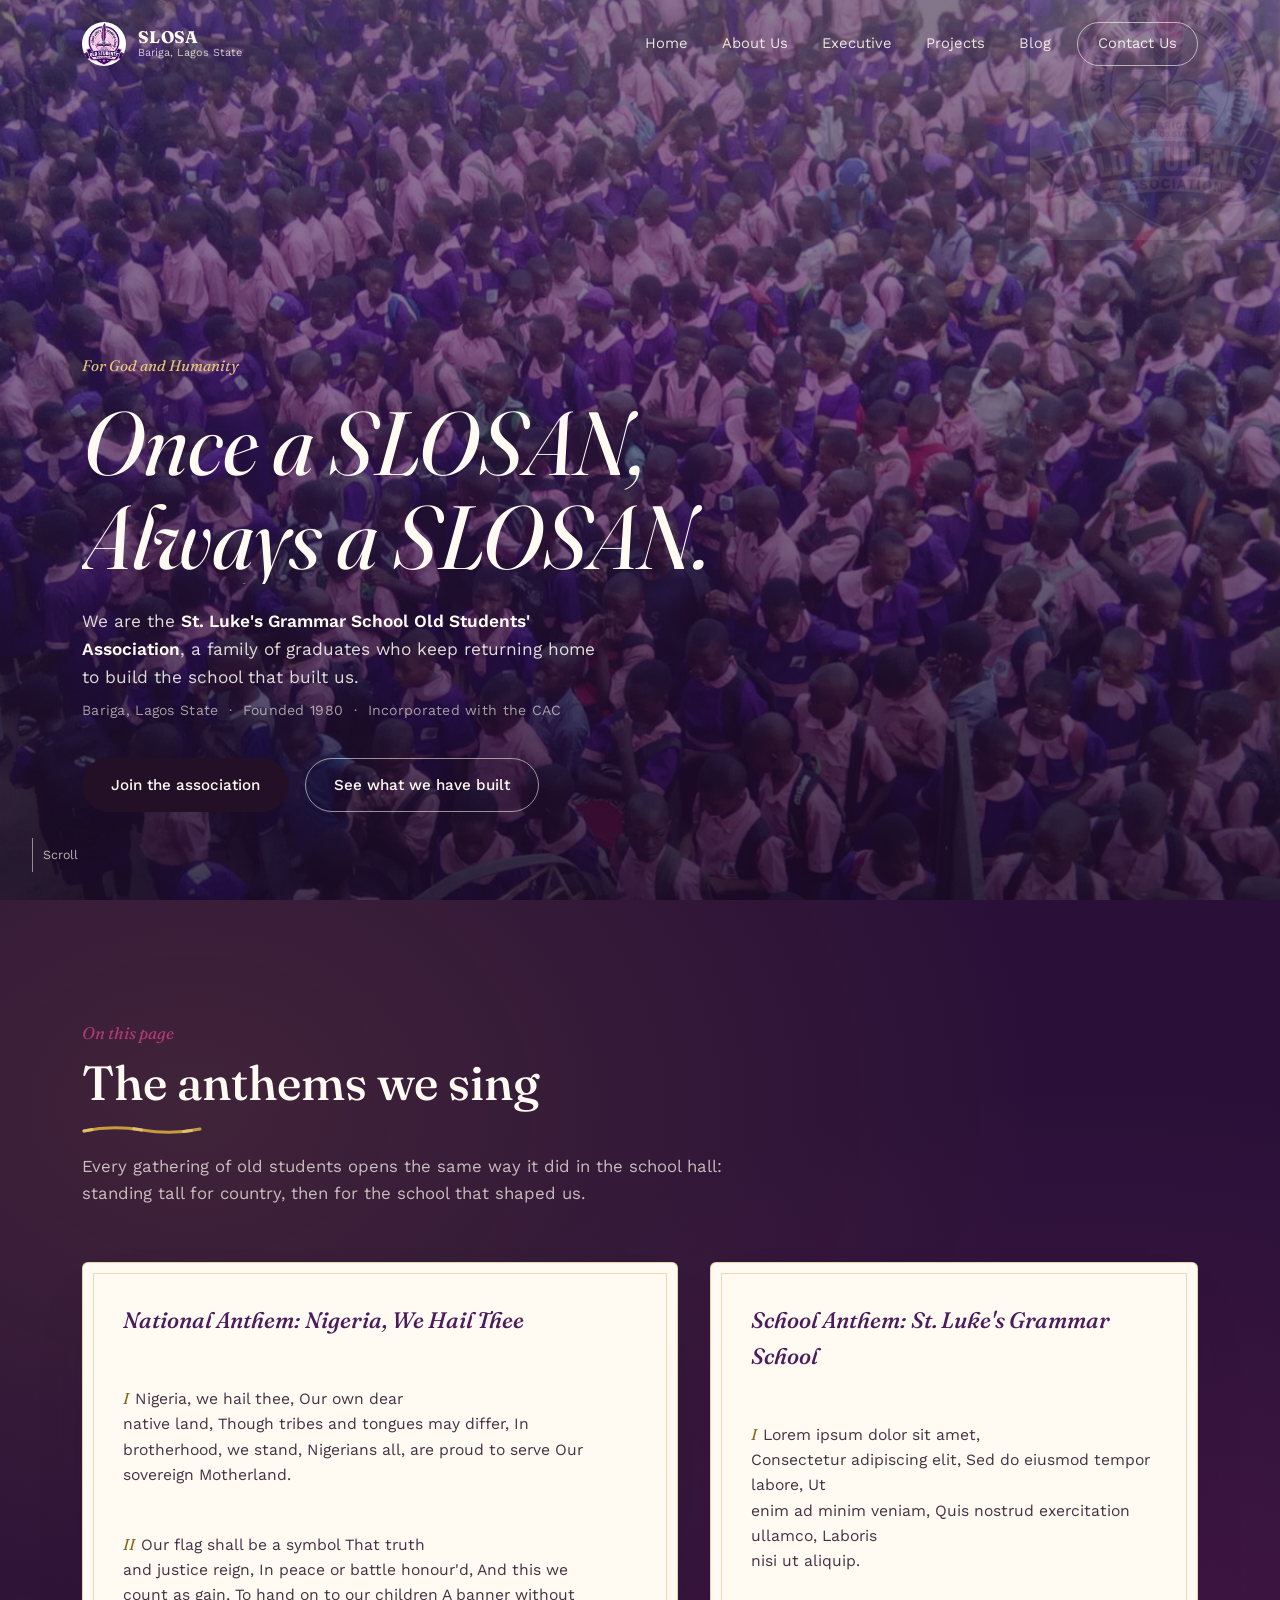
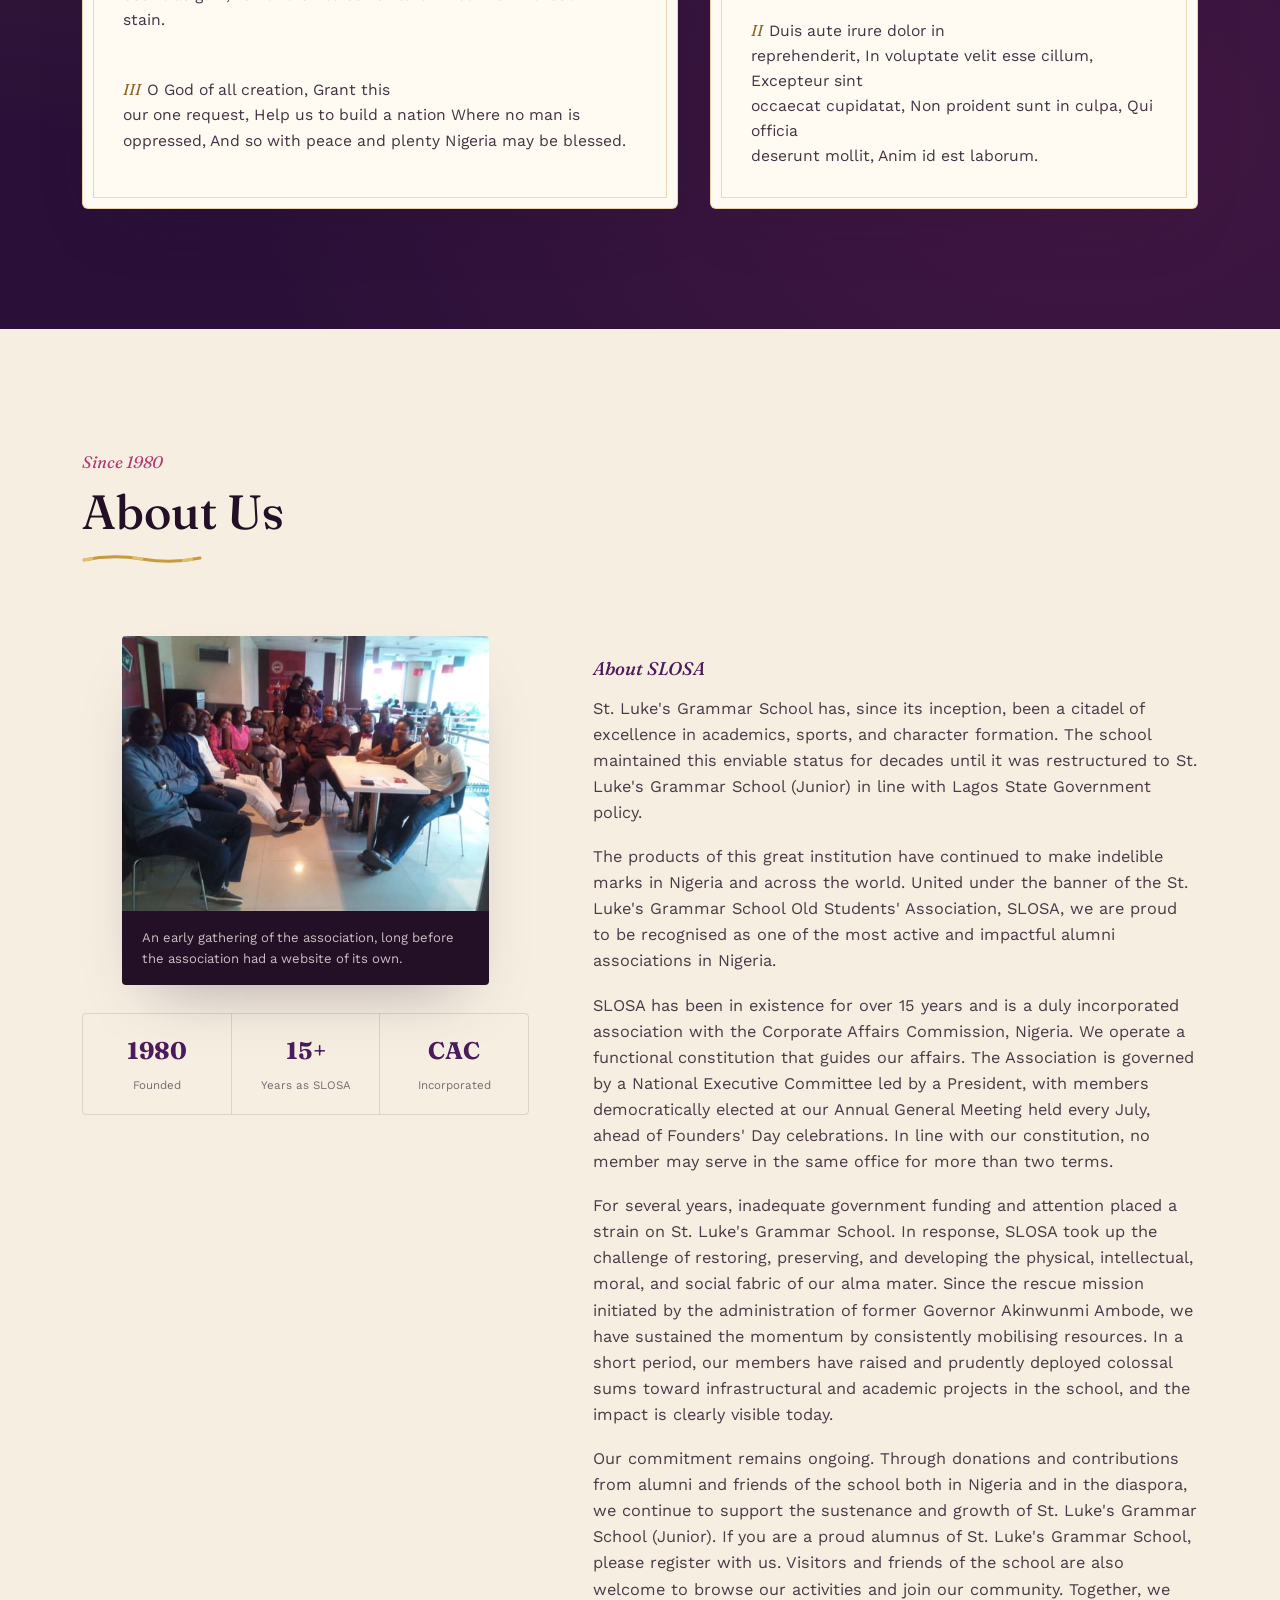
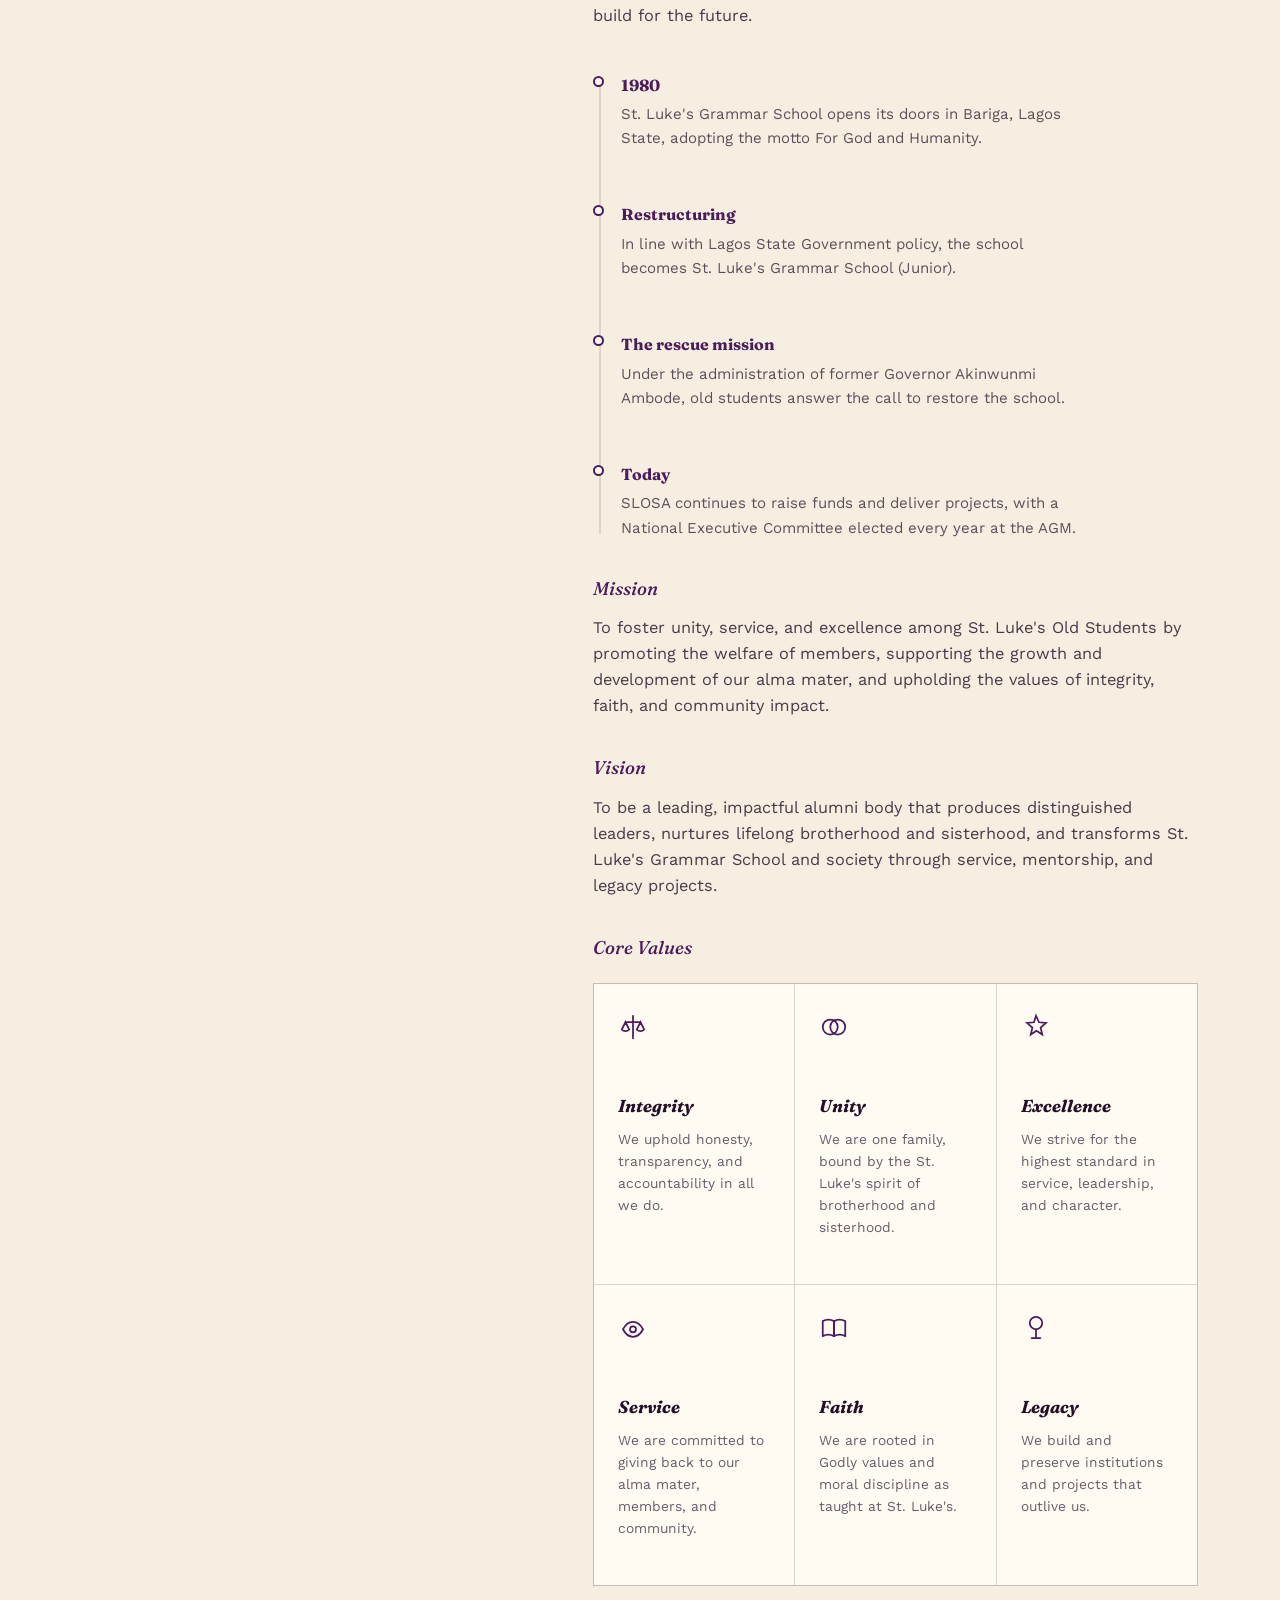
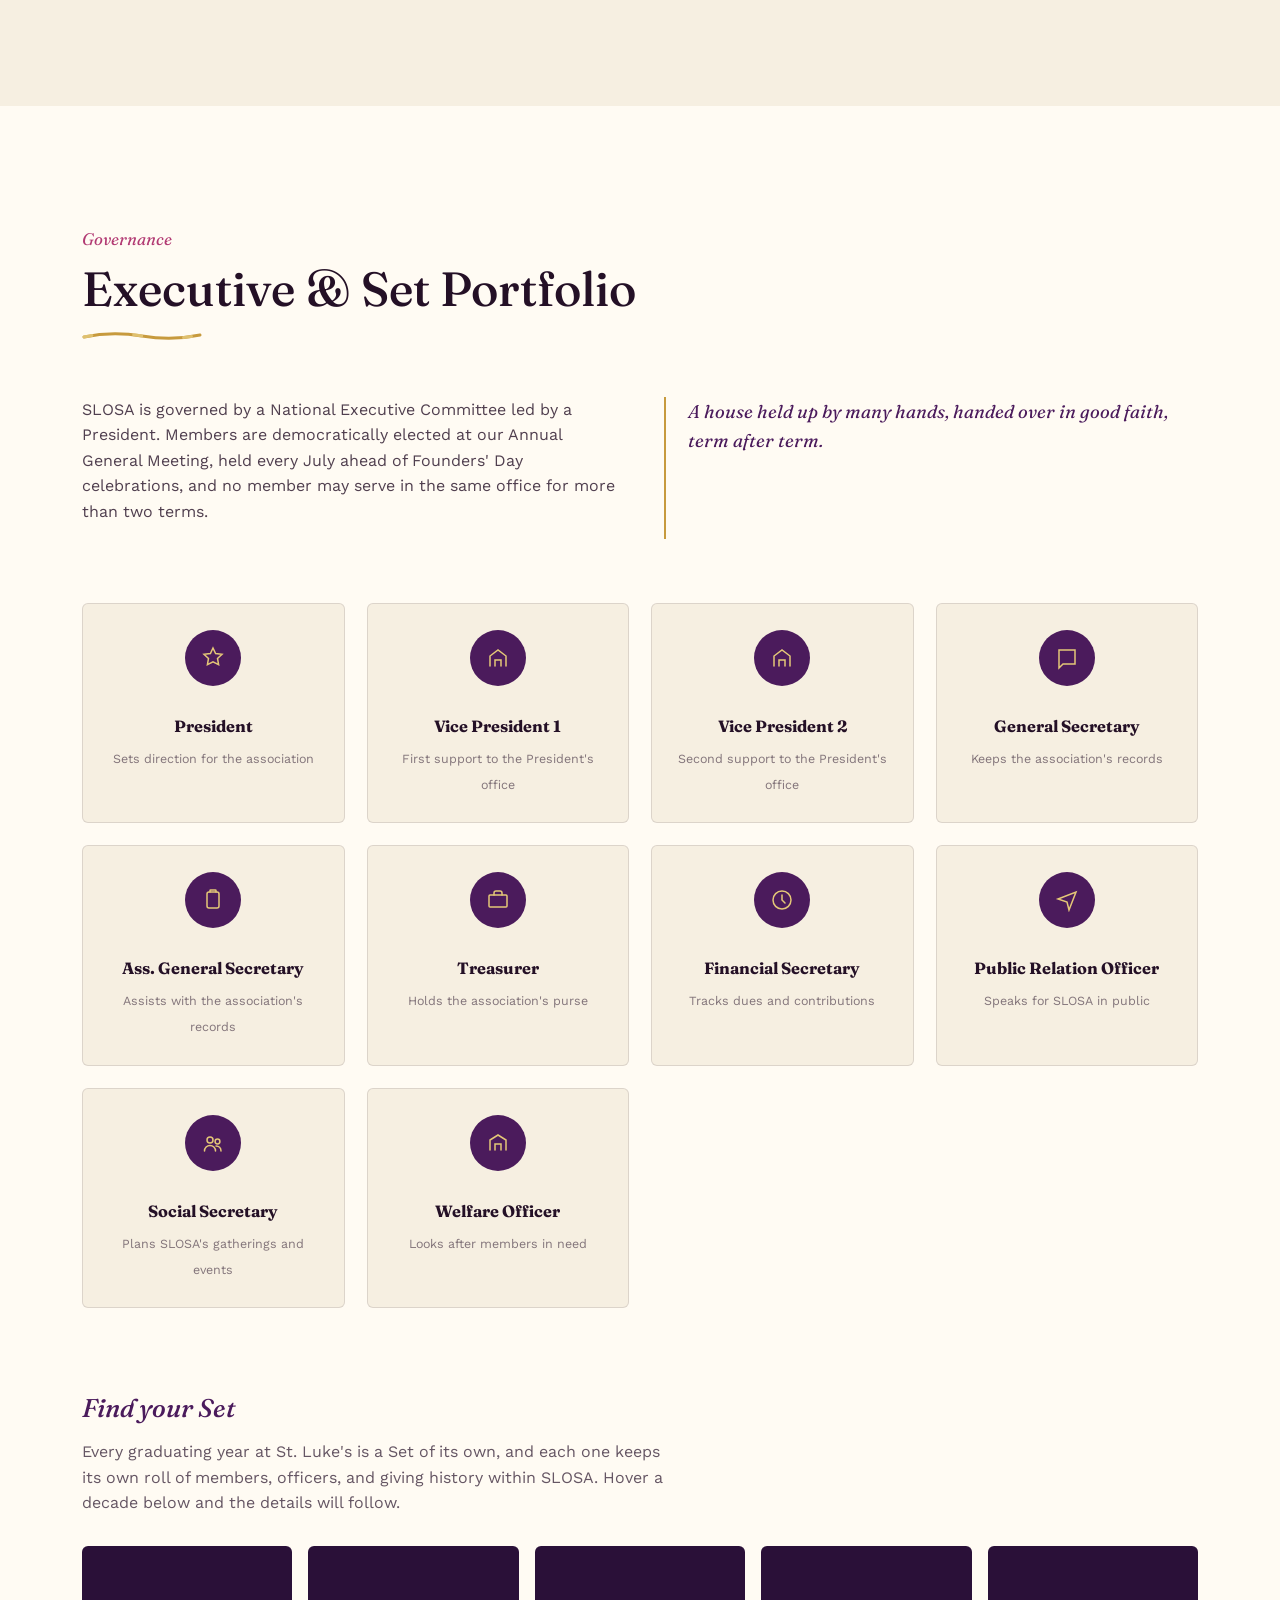
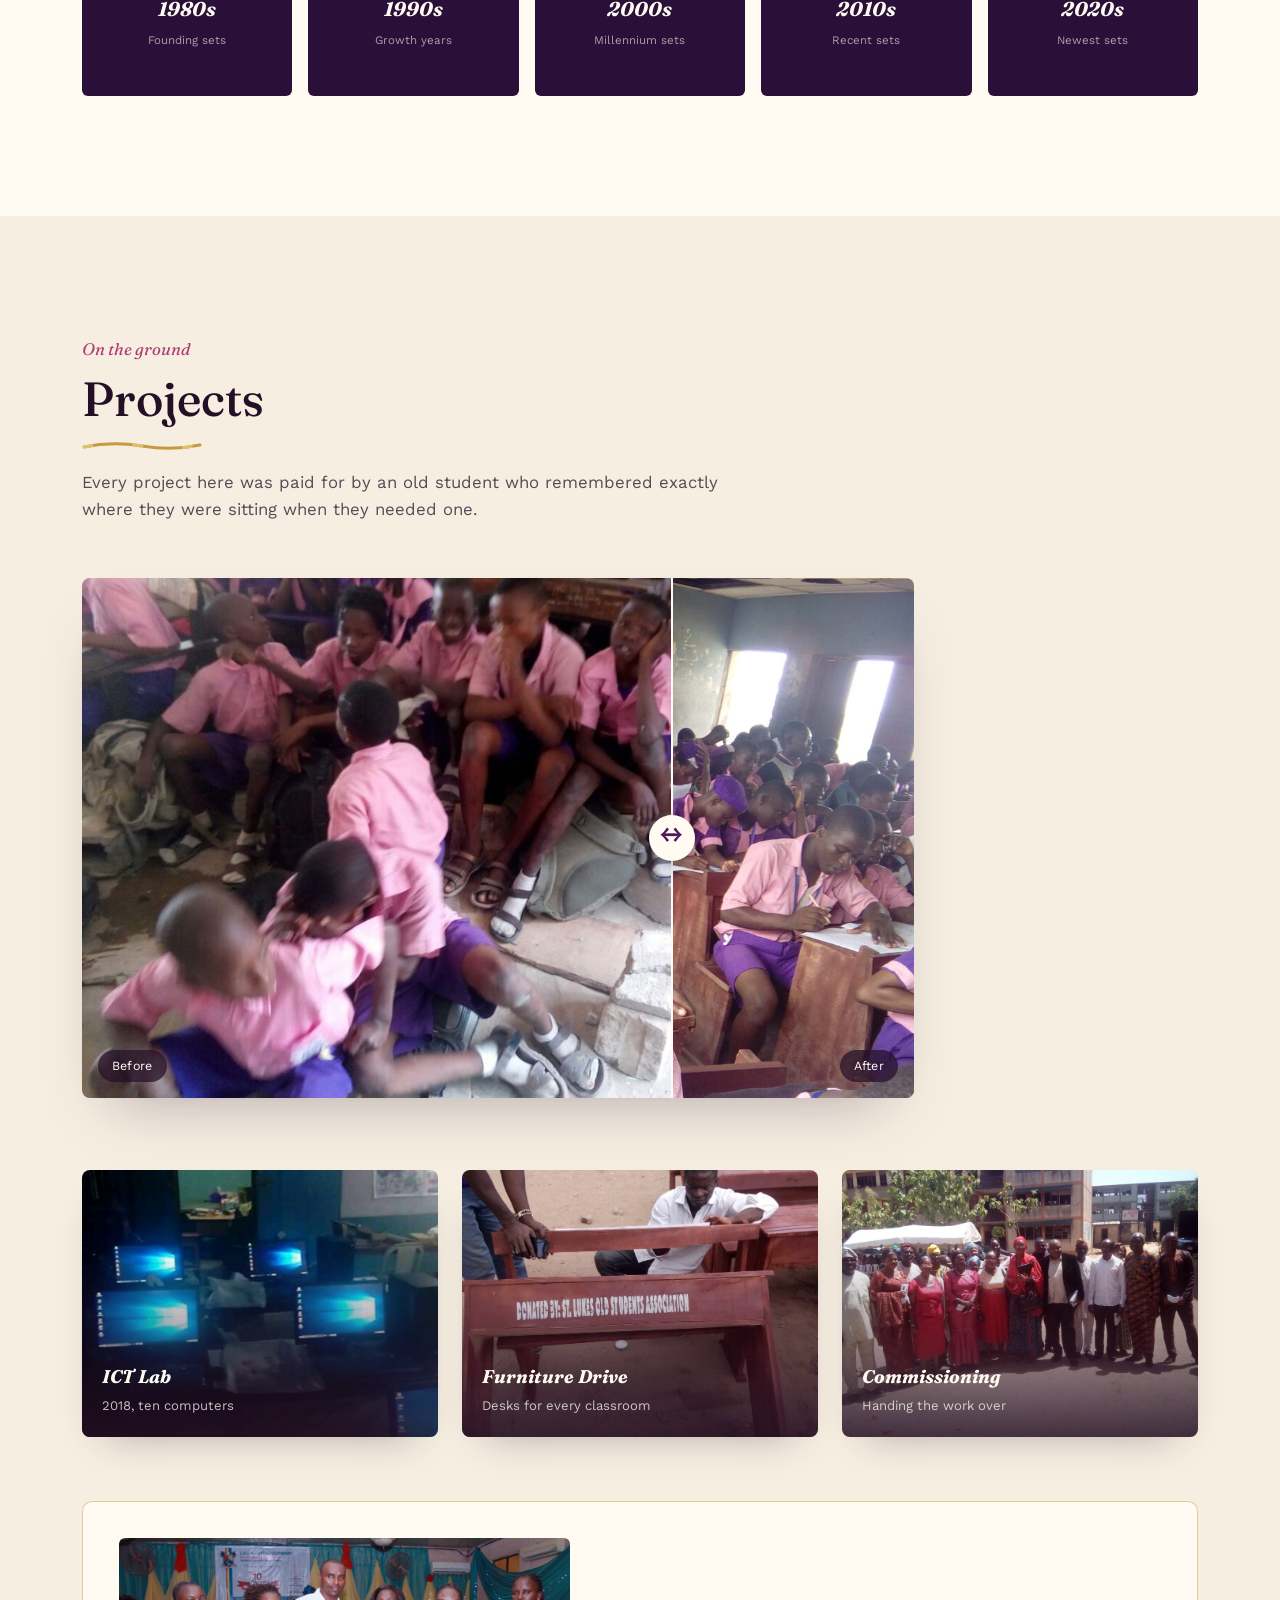
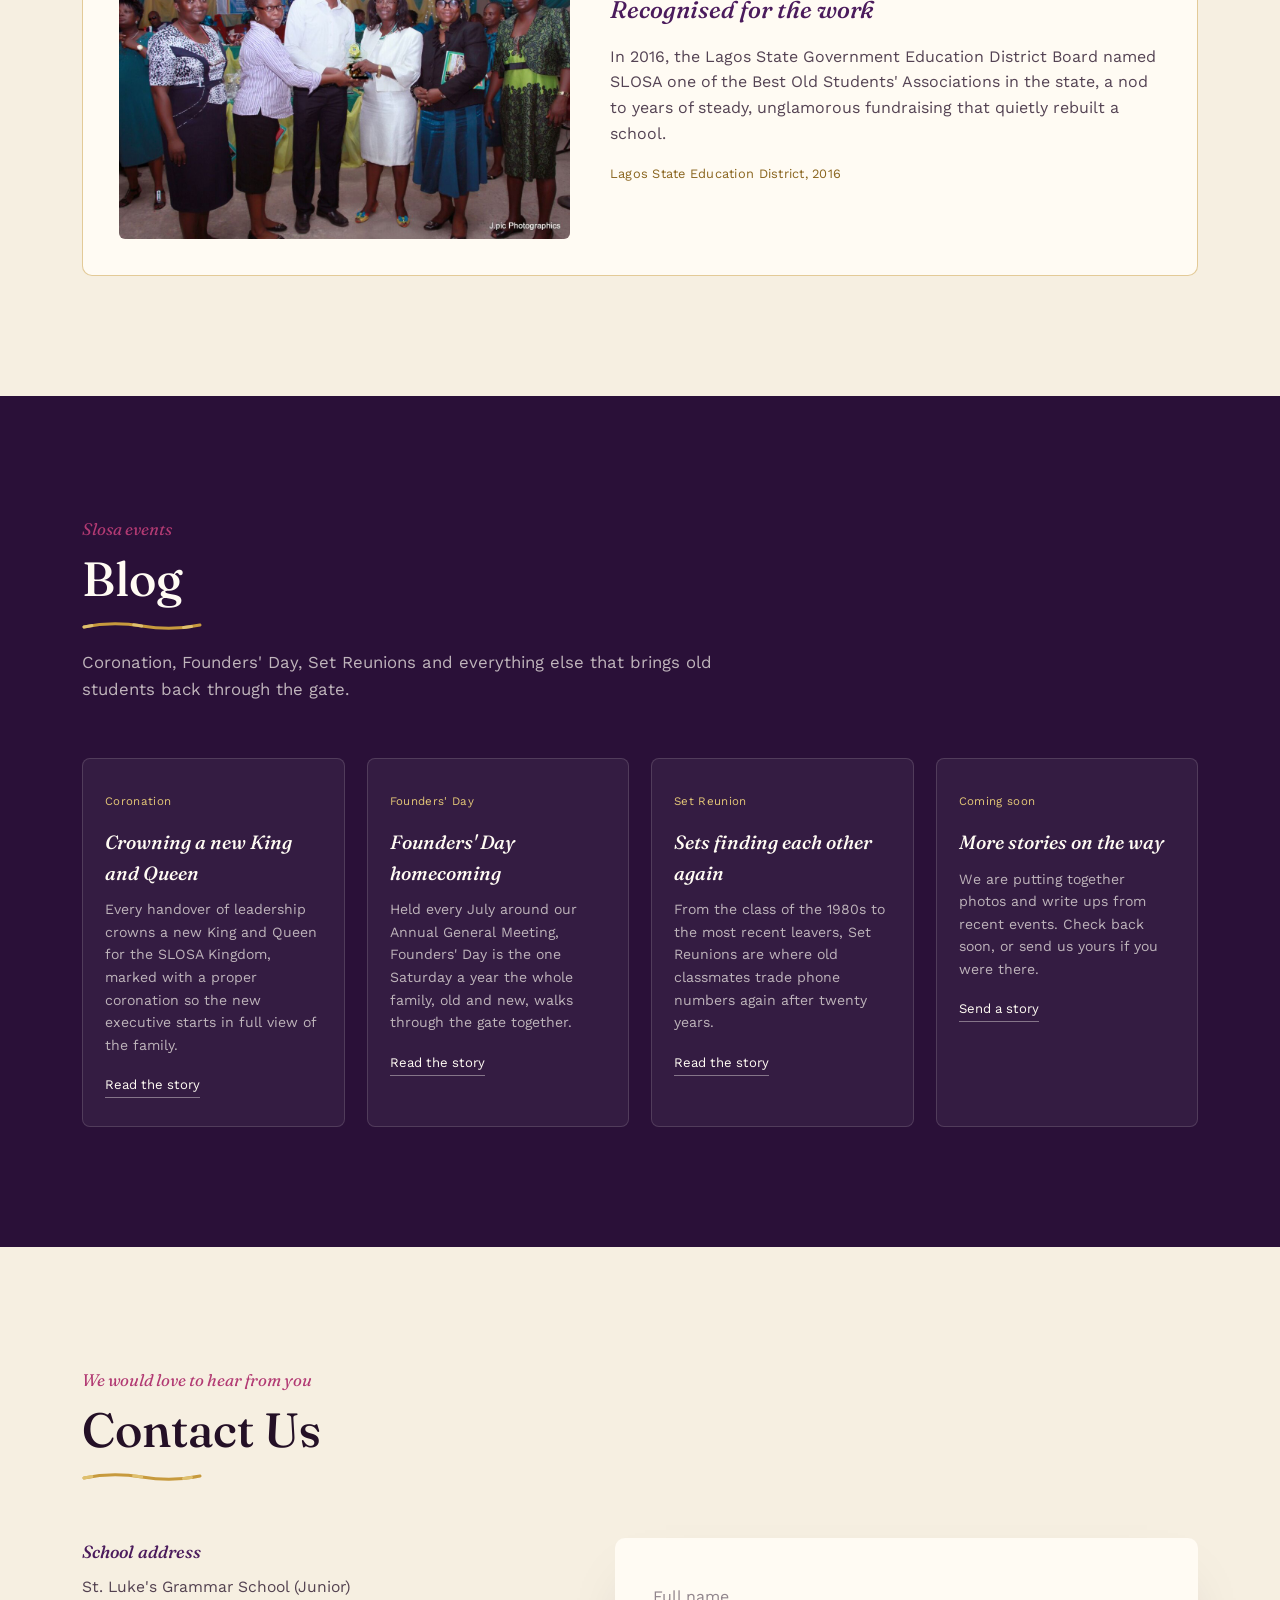
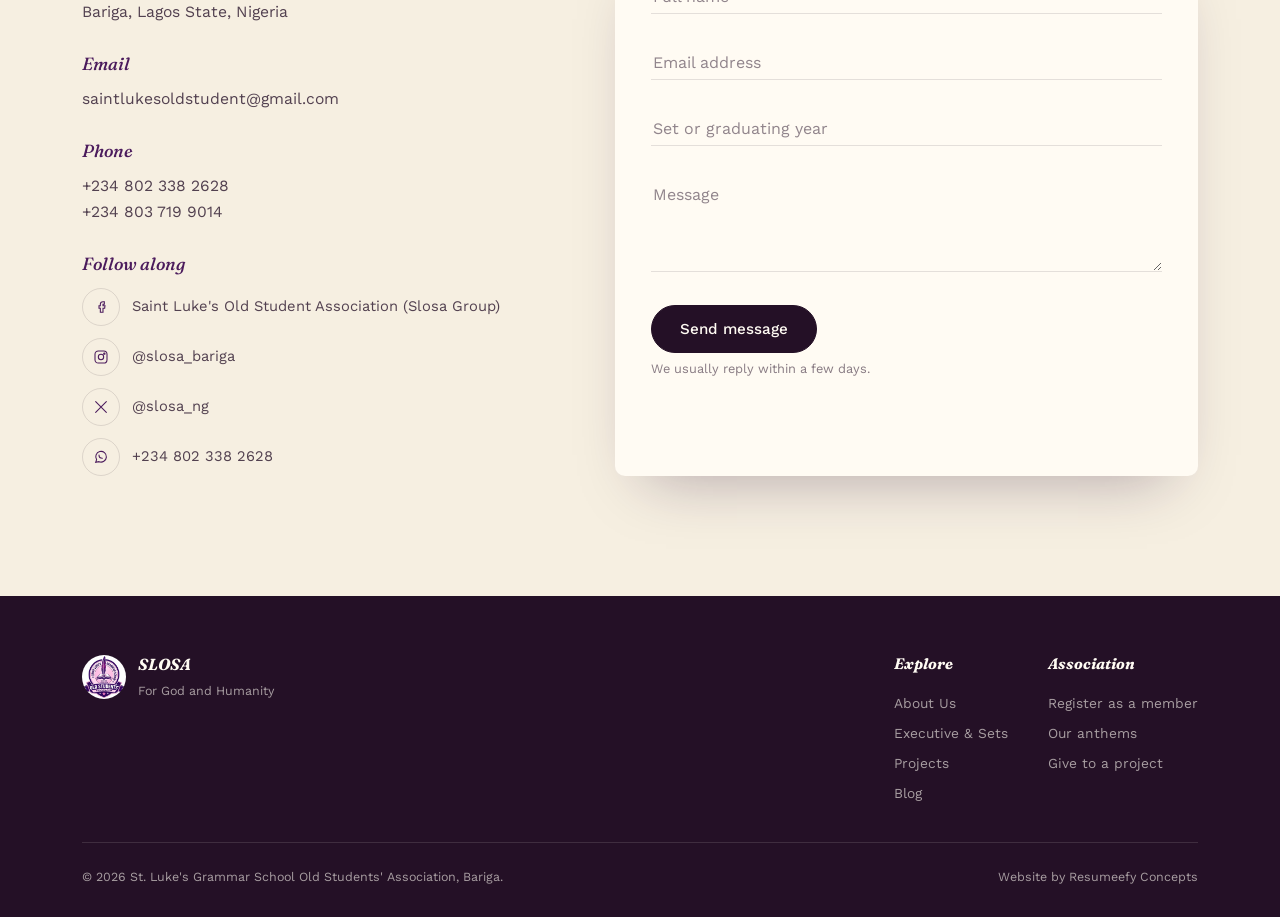
==== commit d2e31488: "Edit index.html via Modev Suite" ====
--- a/index.html
+++ b/index.html
@@ -15,7 +15,6 @@
     <link rel="icon" type="image/png" sizes="16x16" href="favicon-16.png" />
     <link rel="shortcut icon" href="favicon.ico" />
     <link rel="apple-touch-icon" sizes="180x180" href="apple-touch-icon.png" />
-
     <meta property="og:type" content="website" />
     <meta property="og:site_name" content="SLOSA" />
     <meta
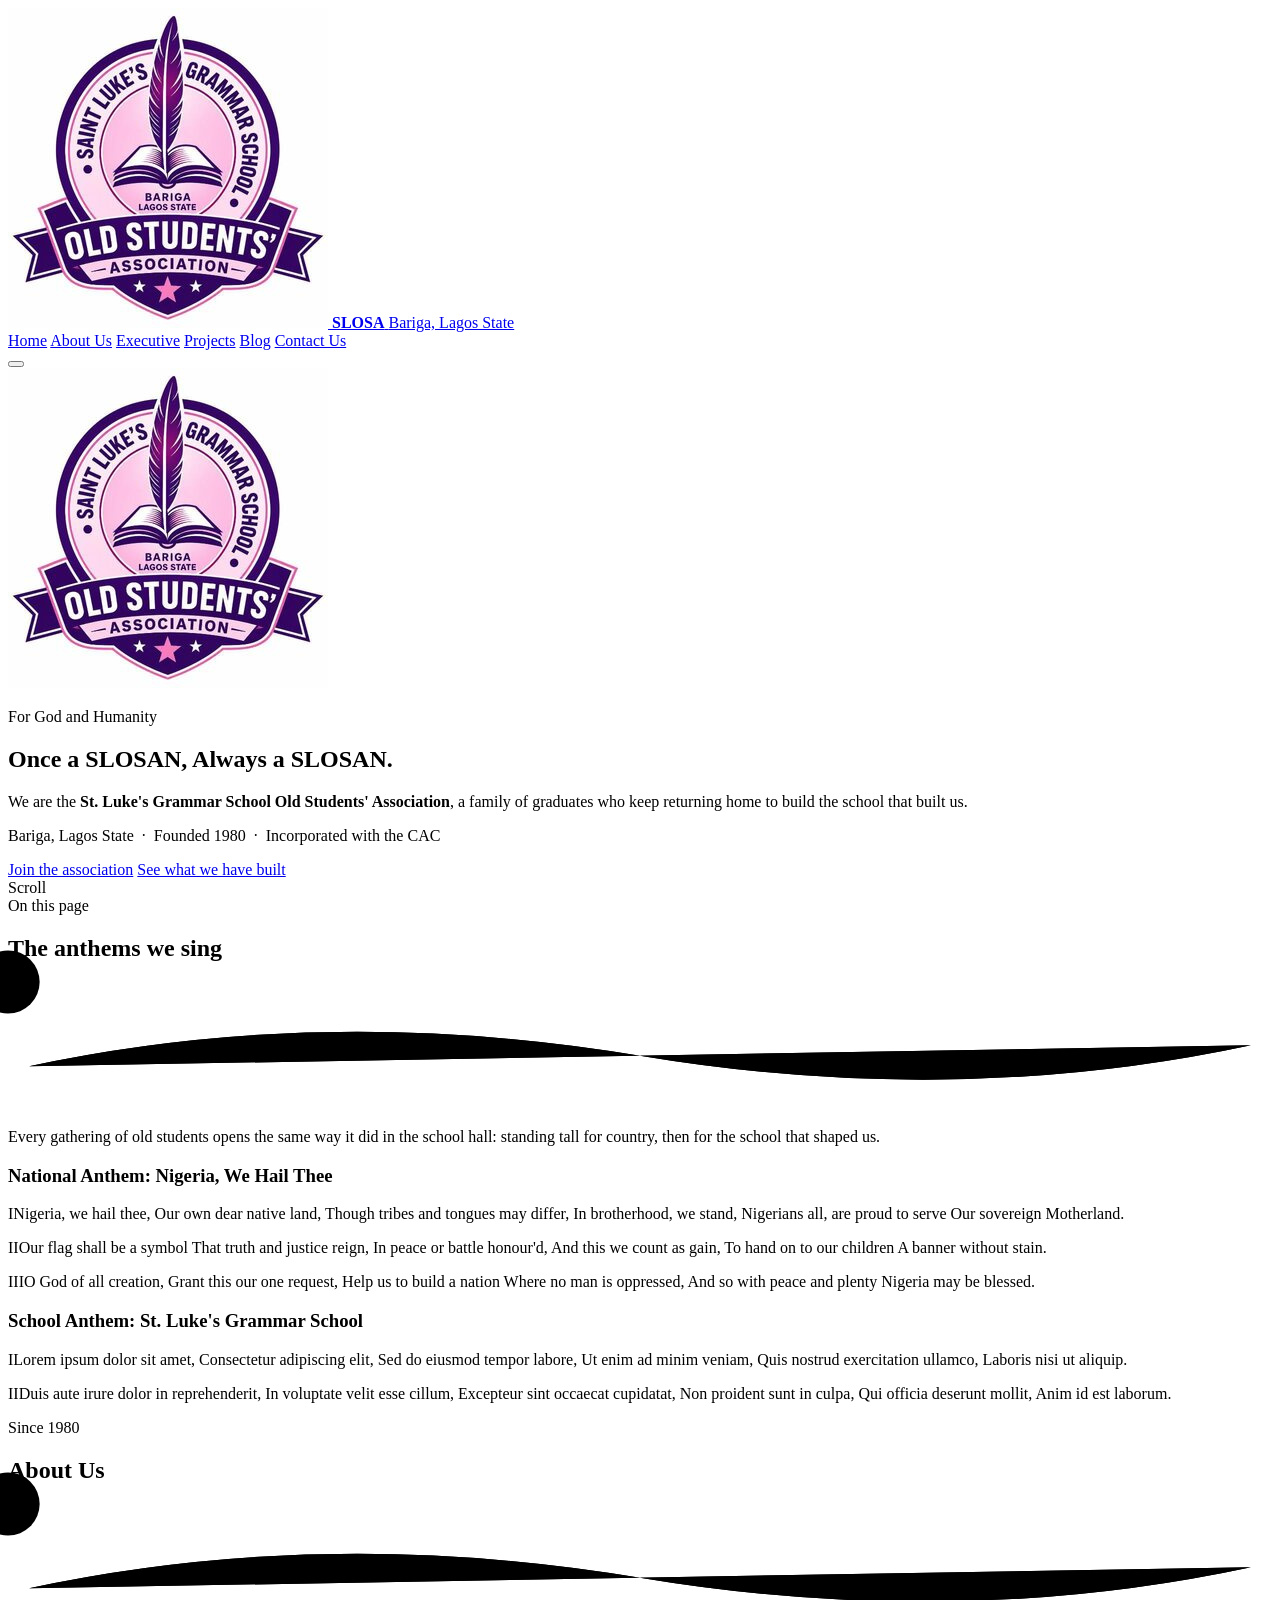
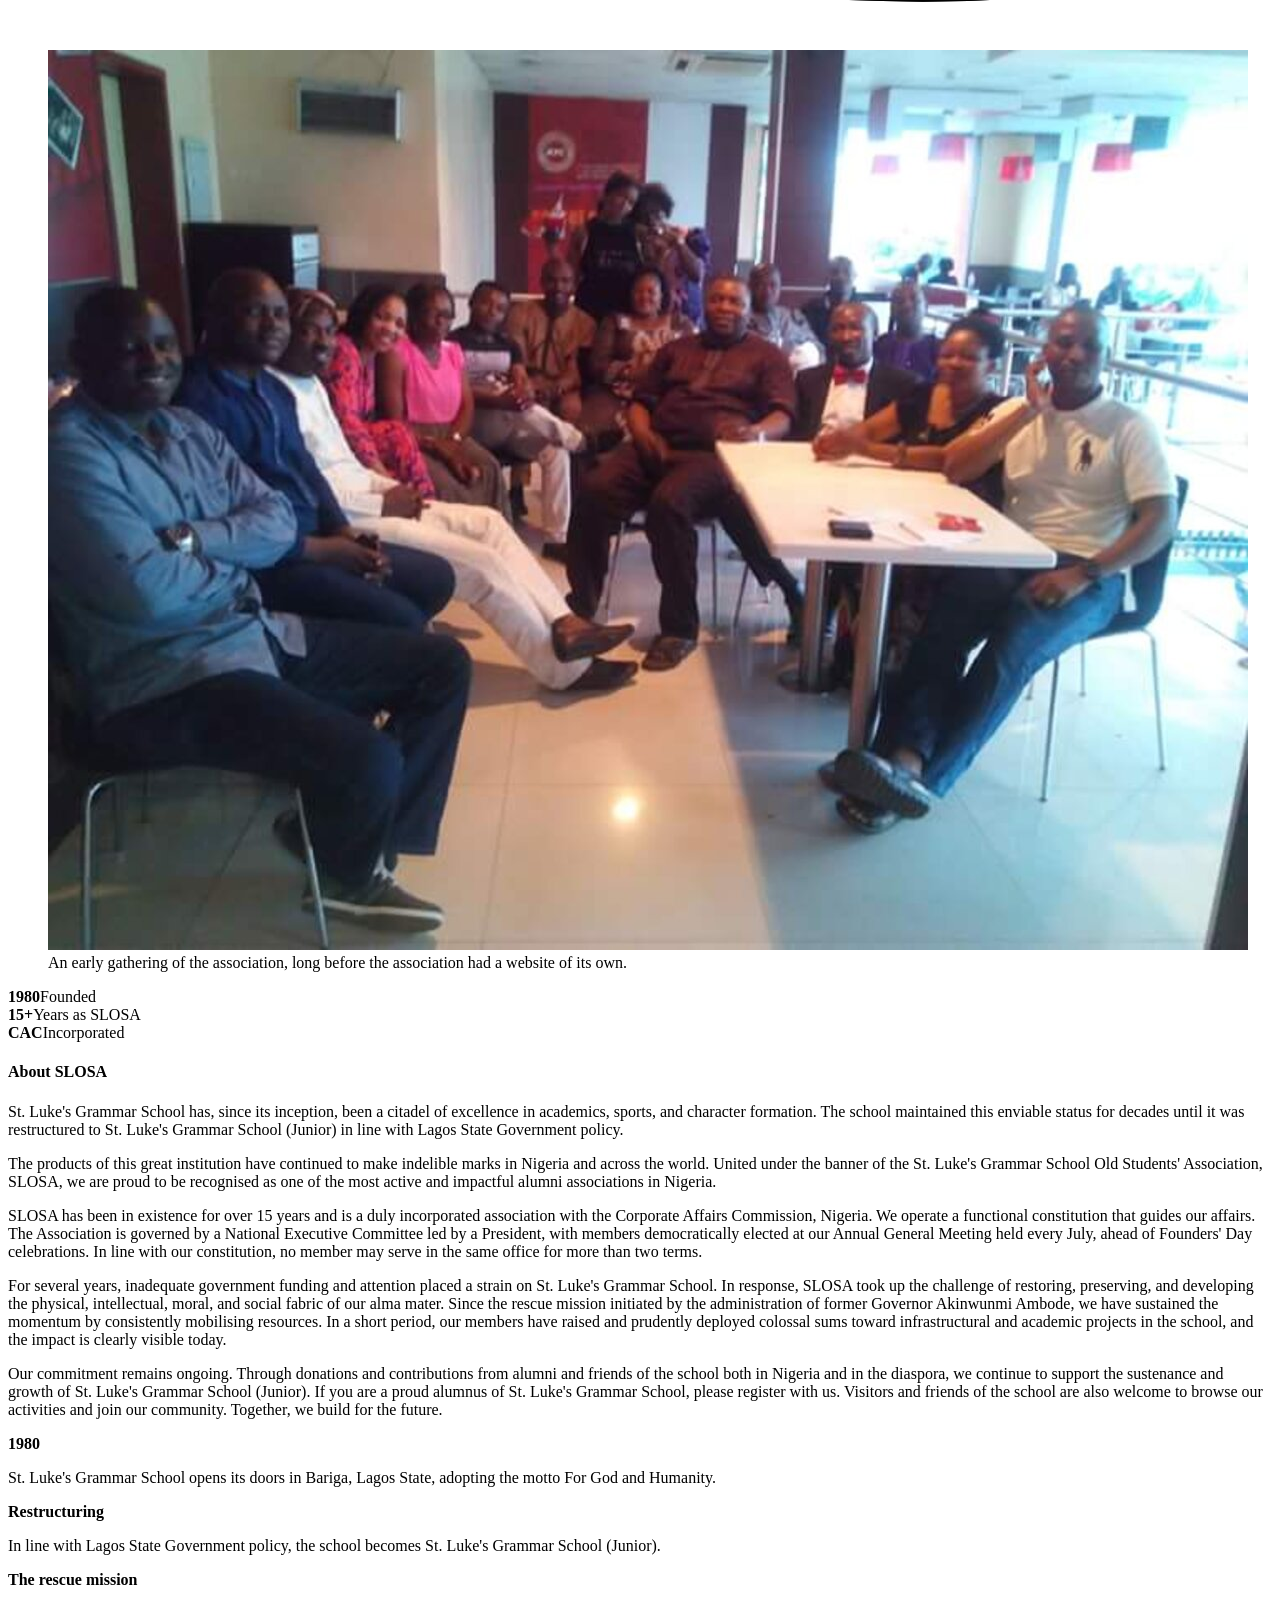
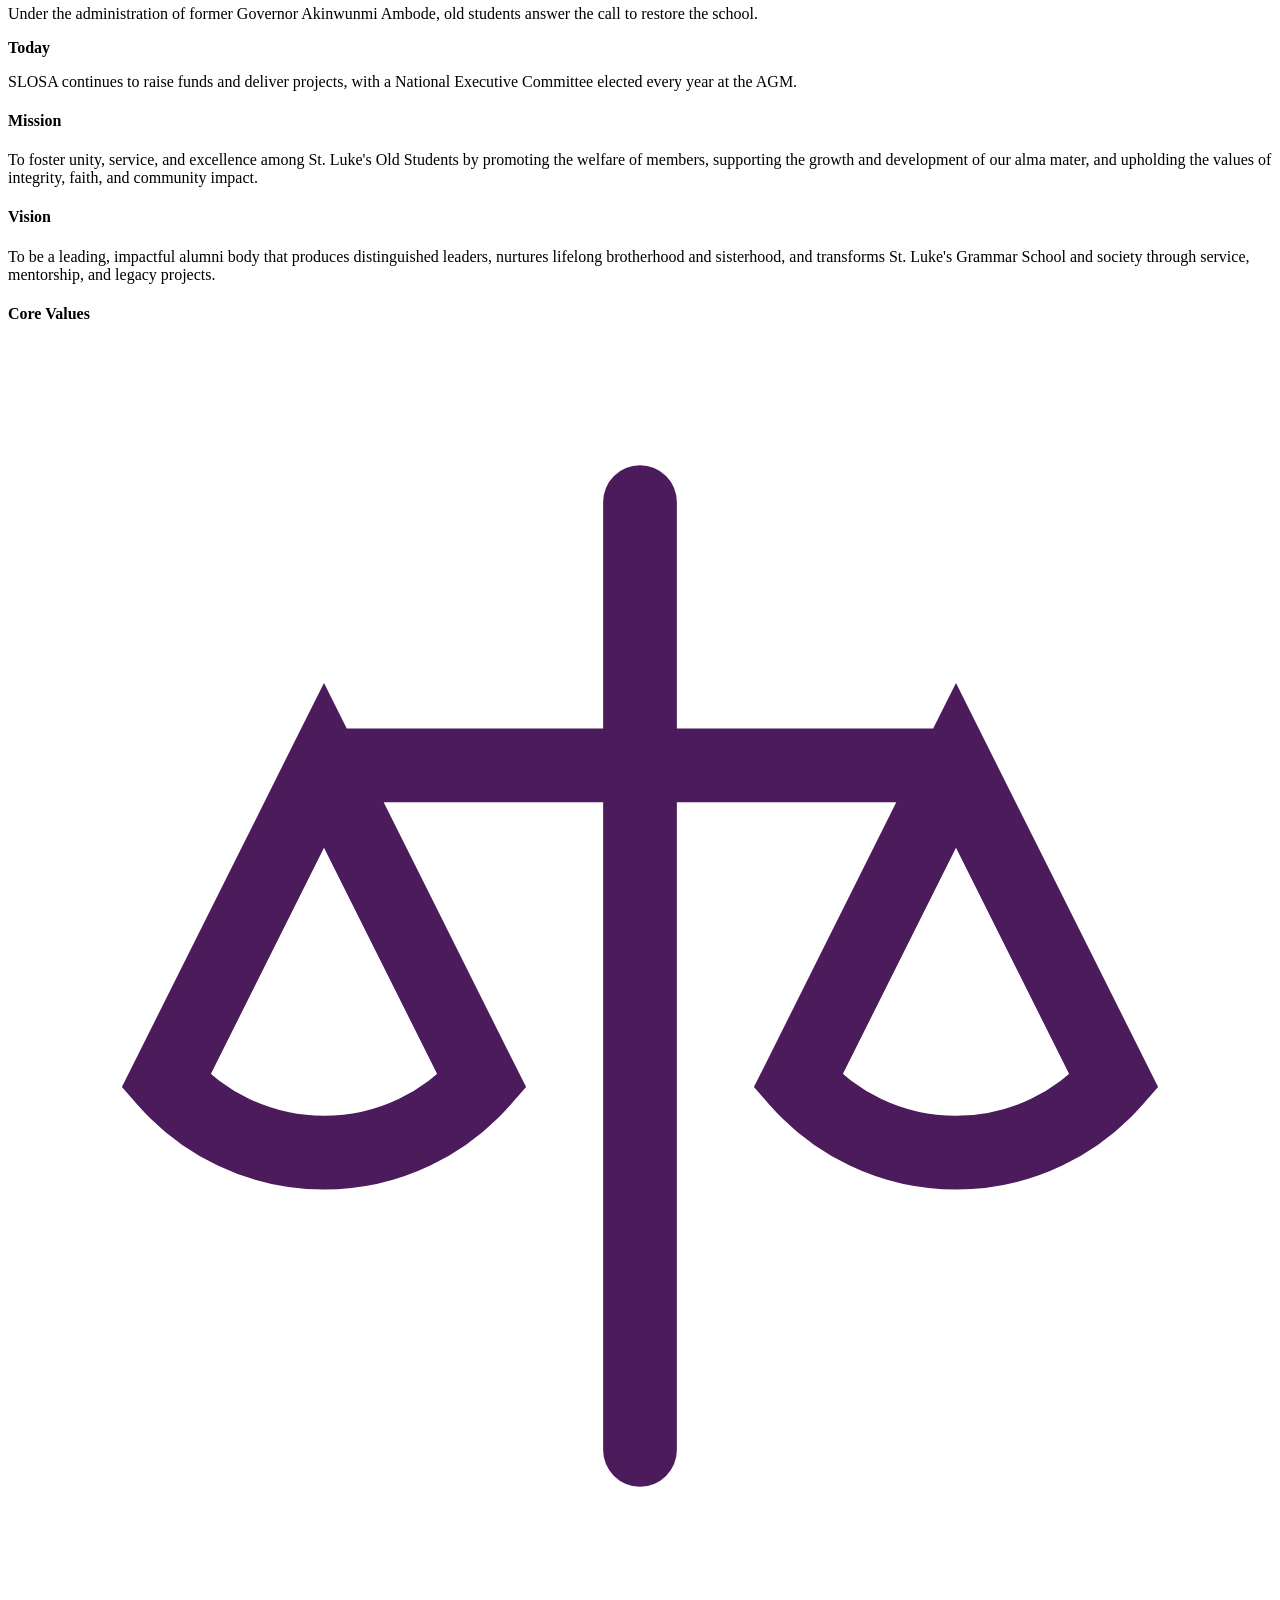
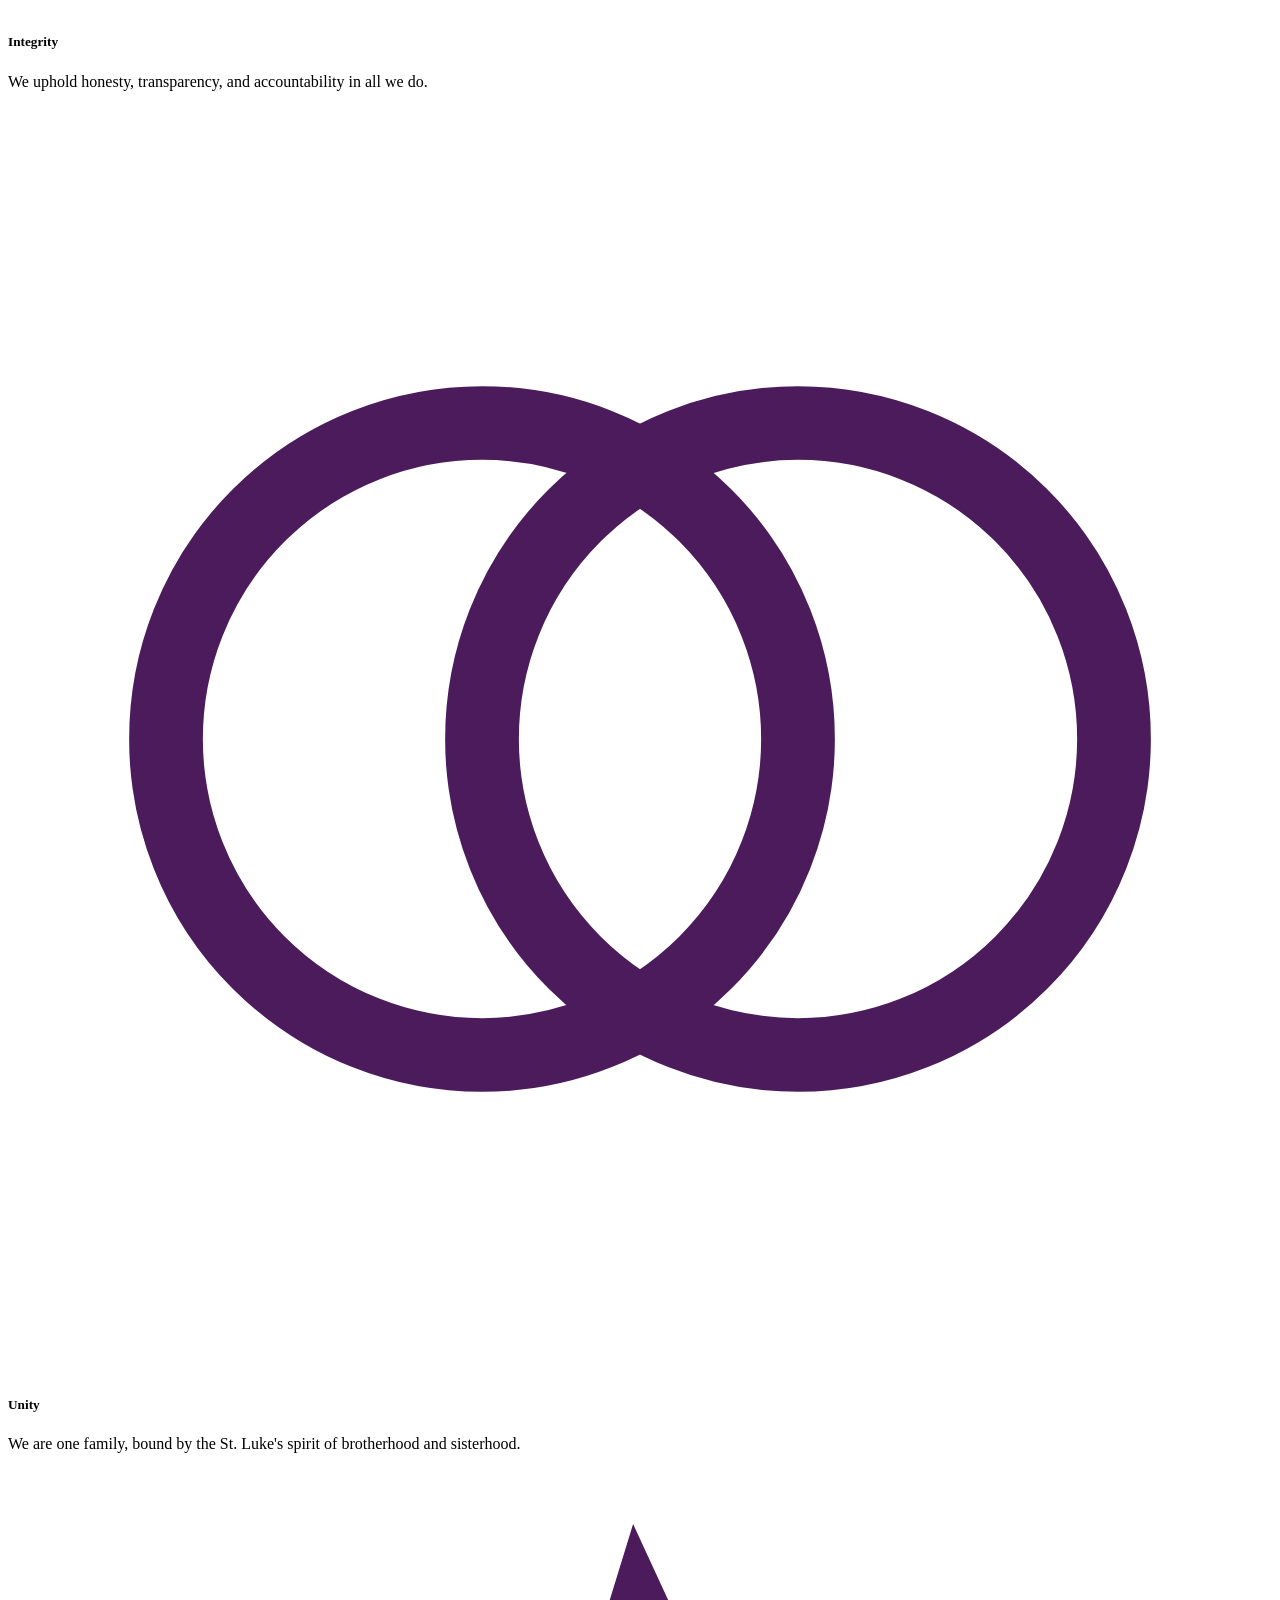
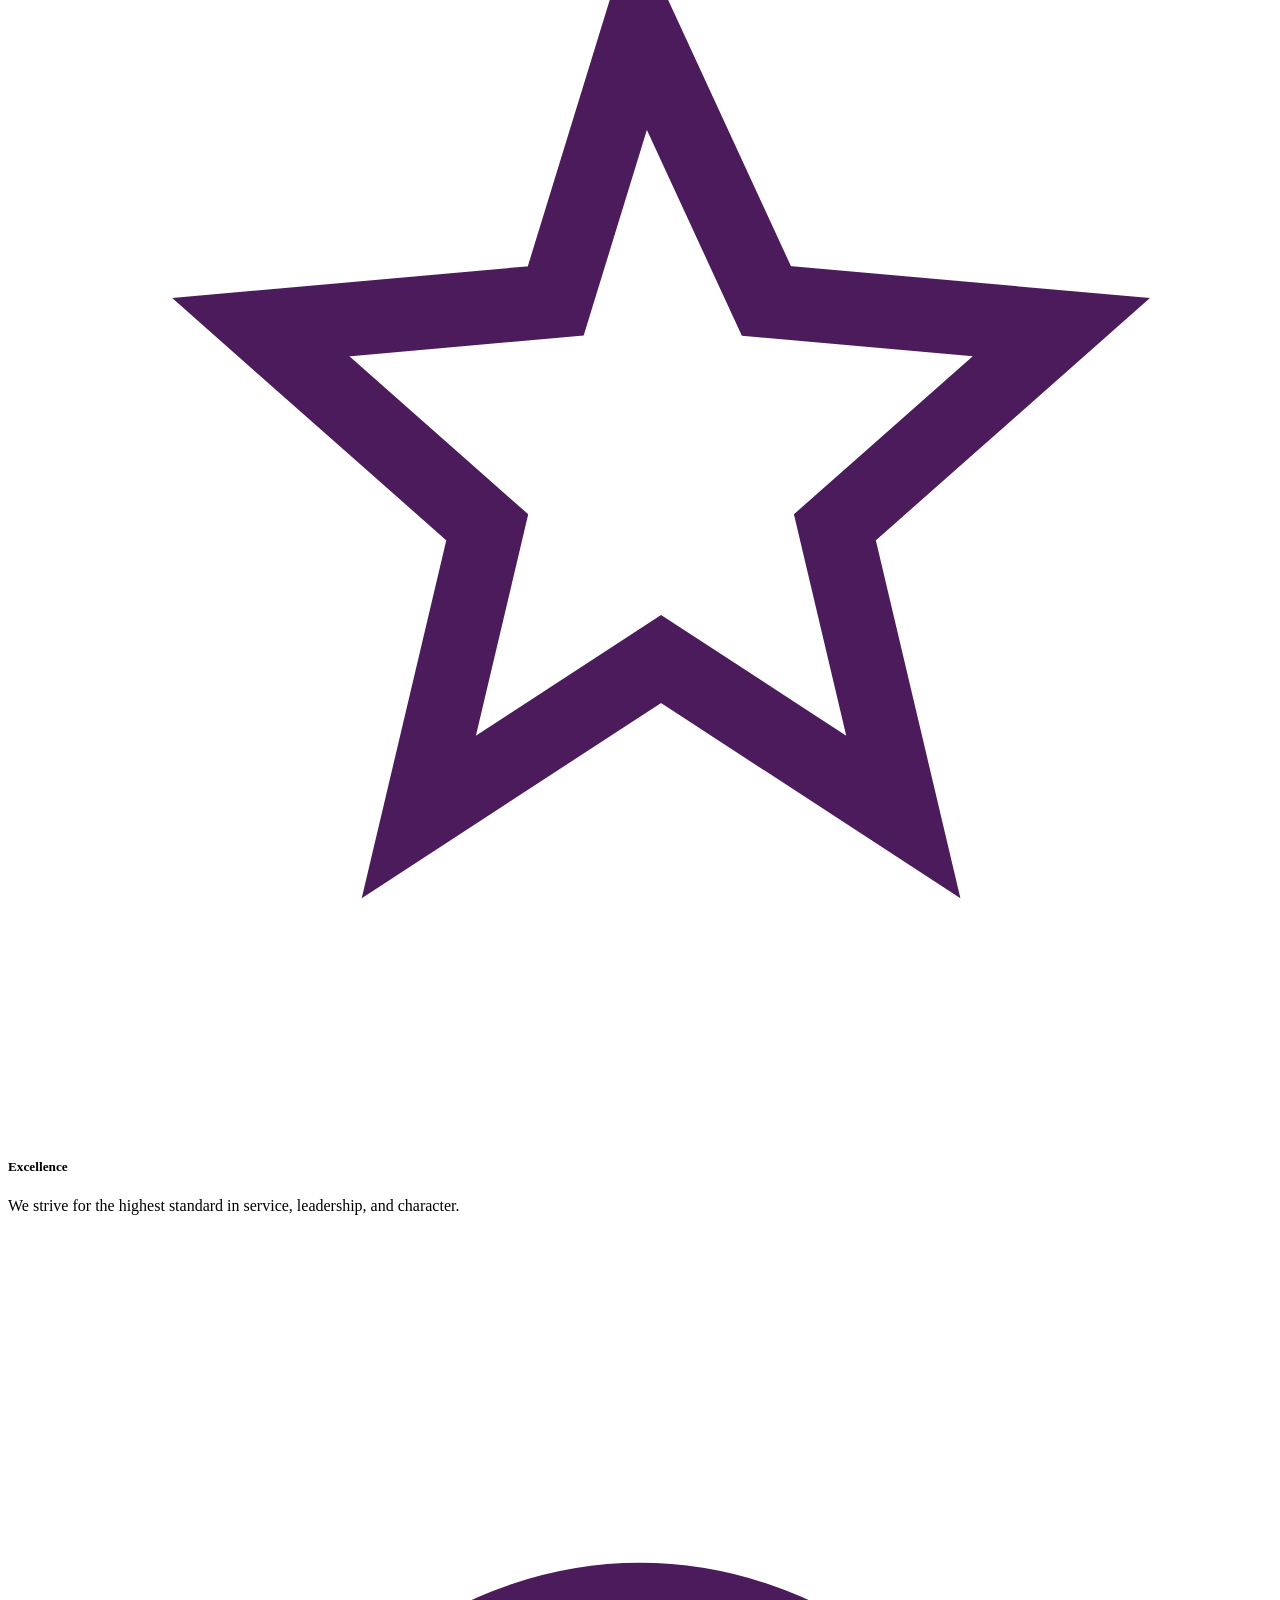
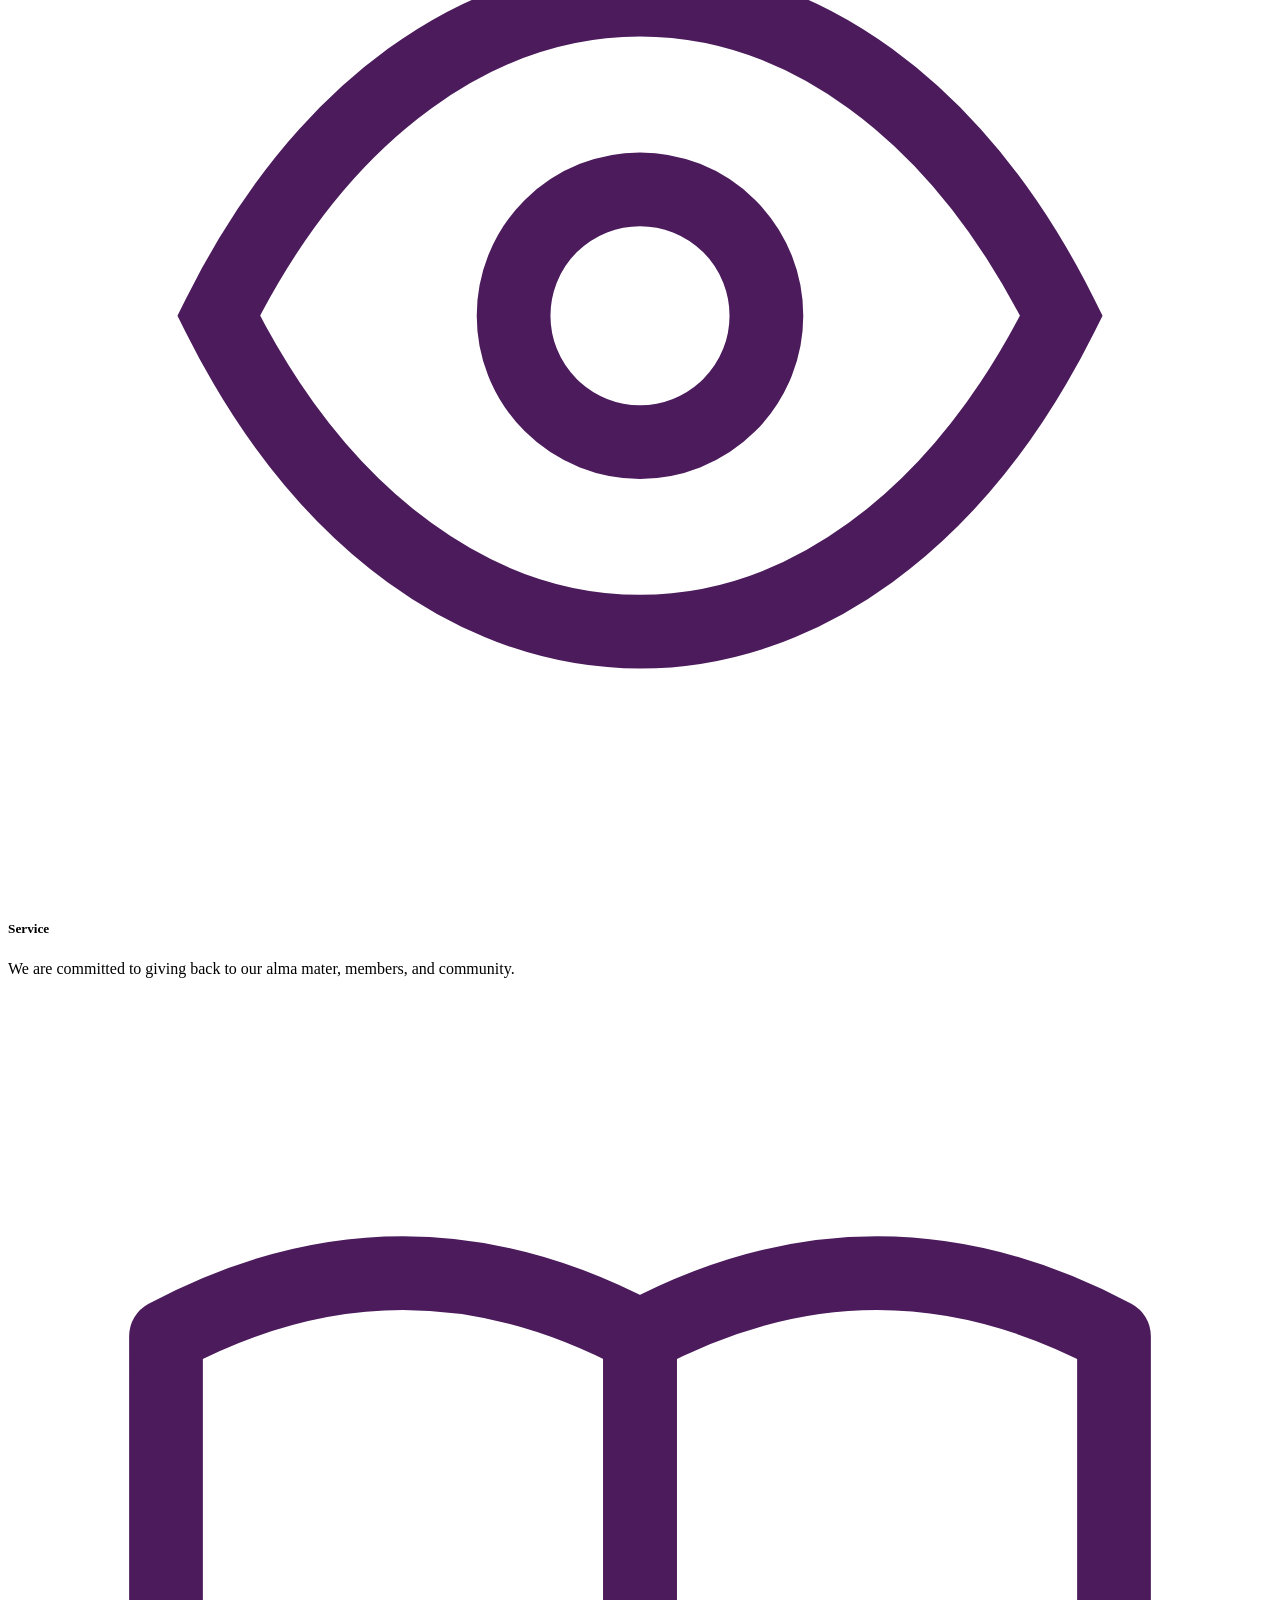
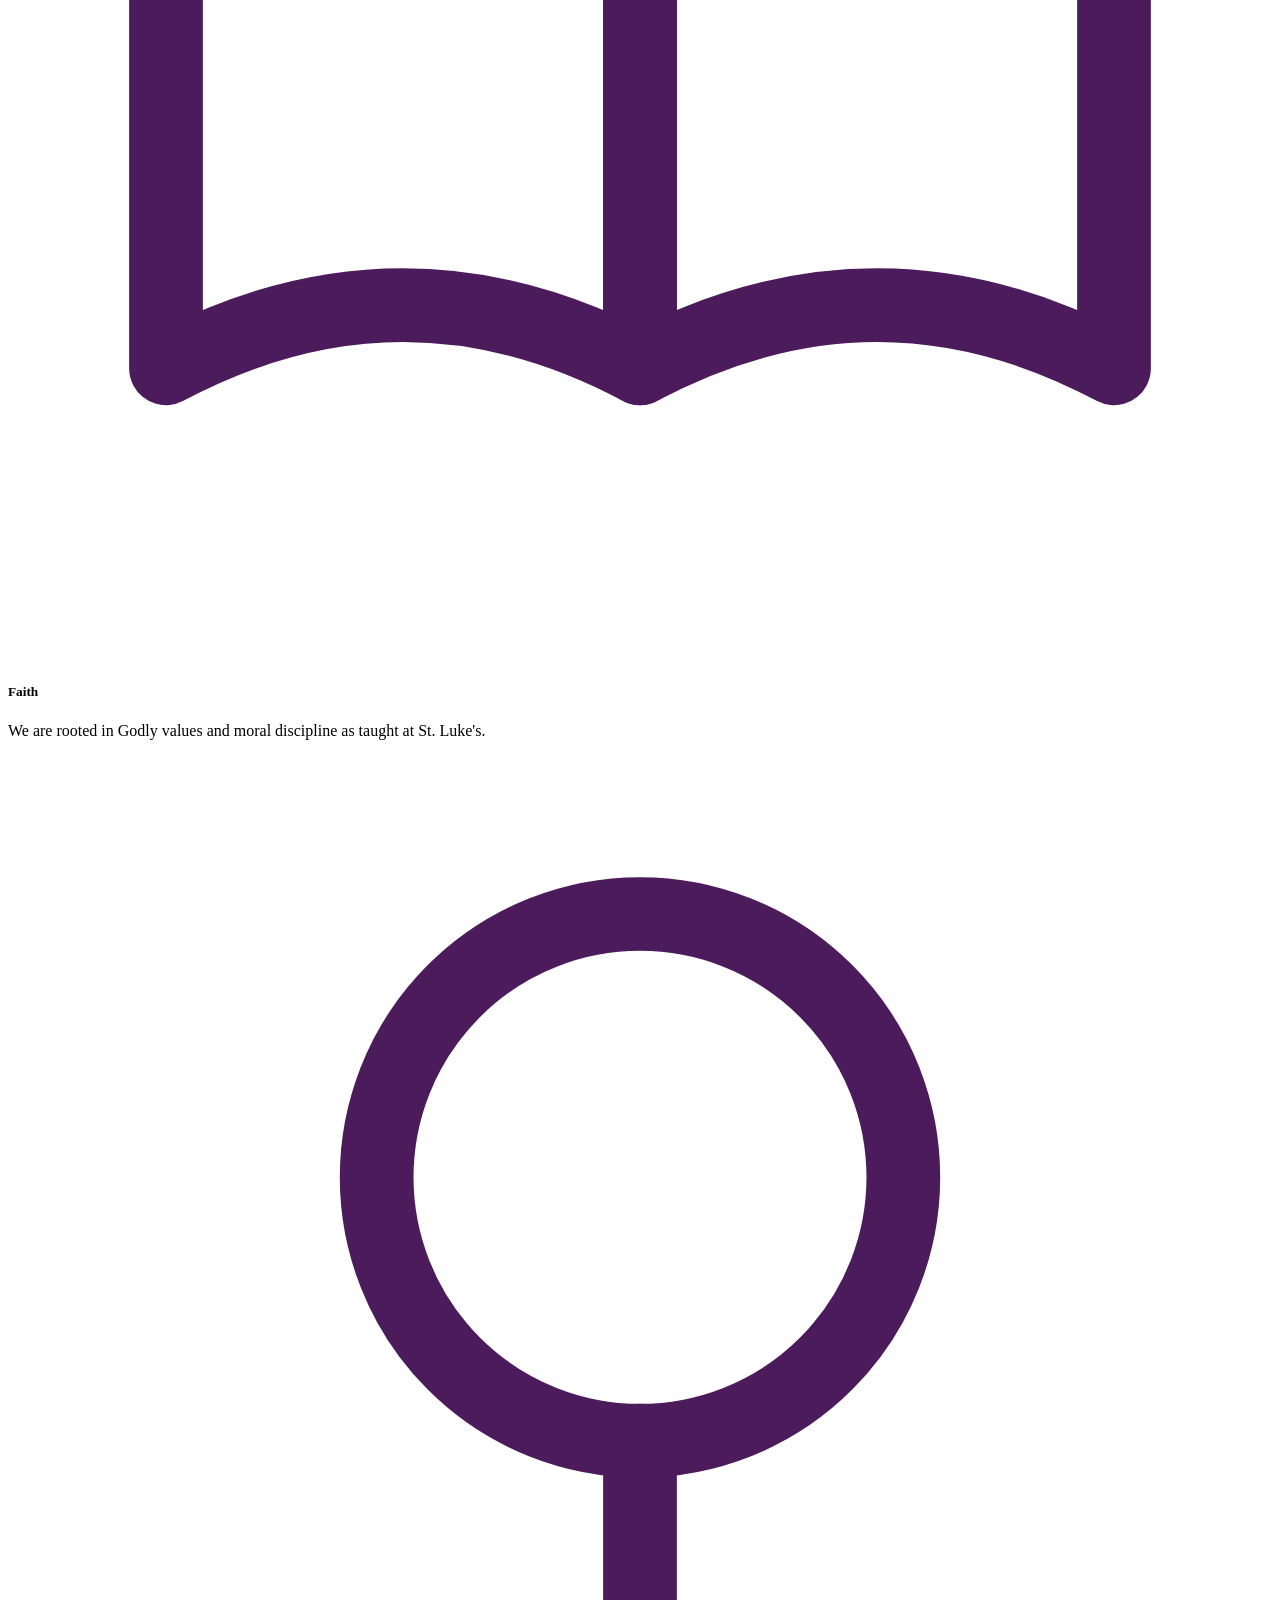
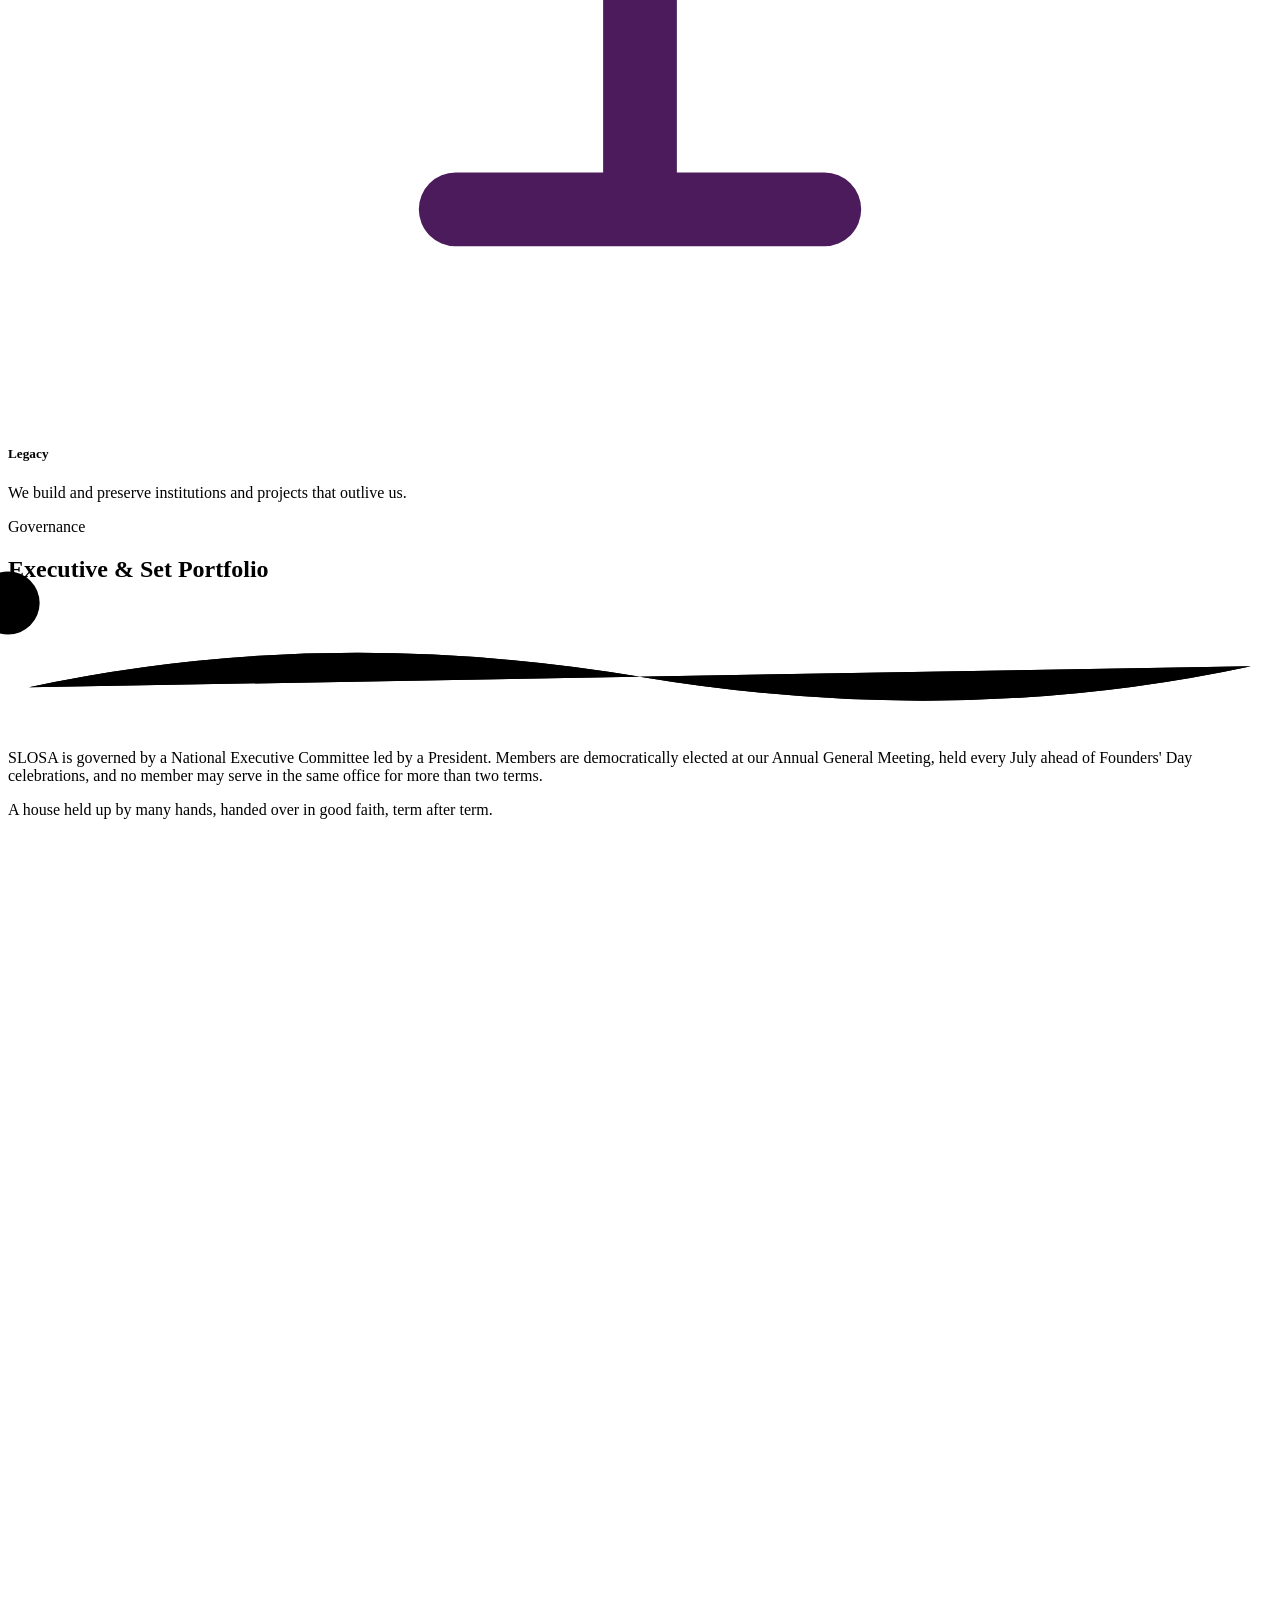
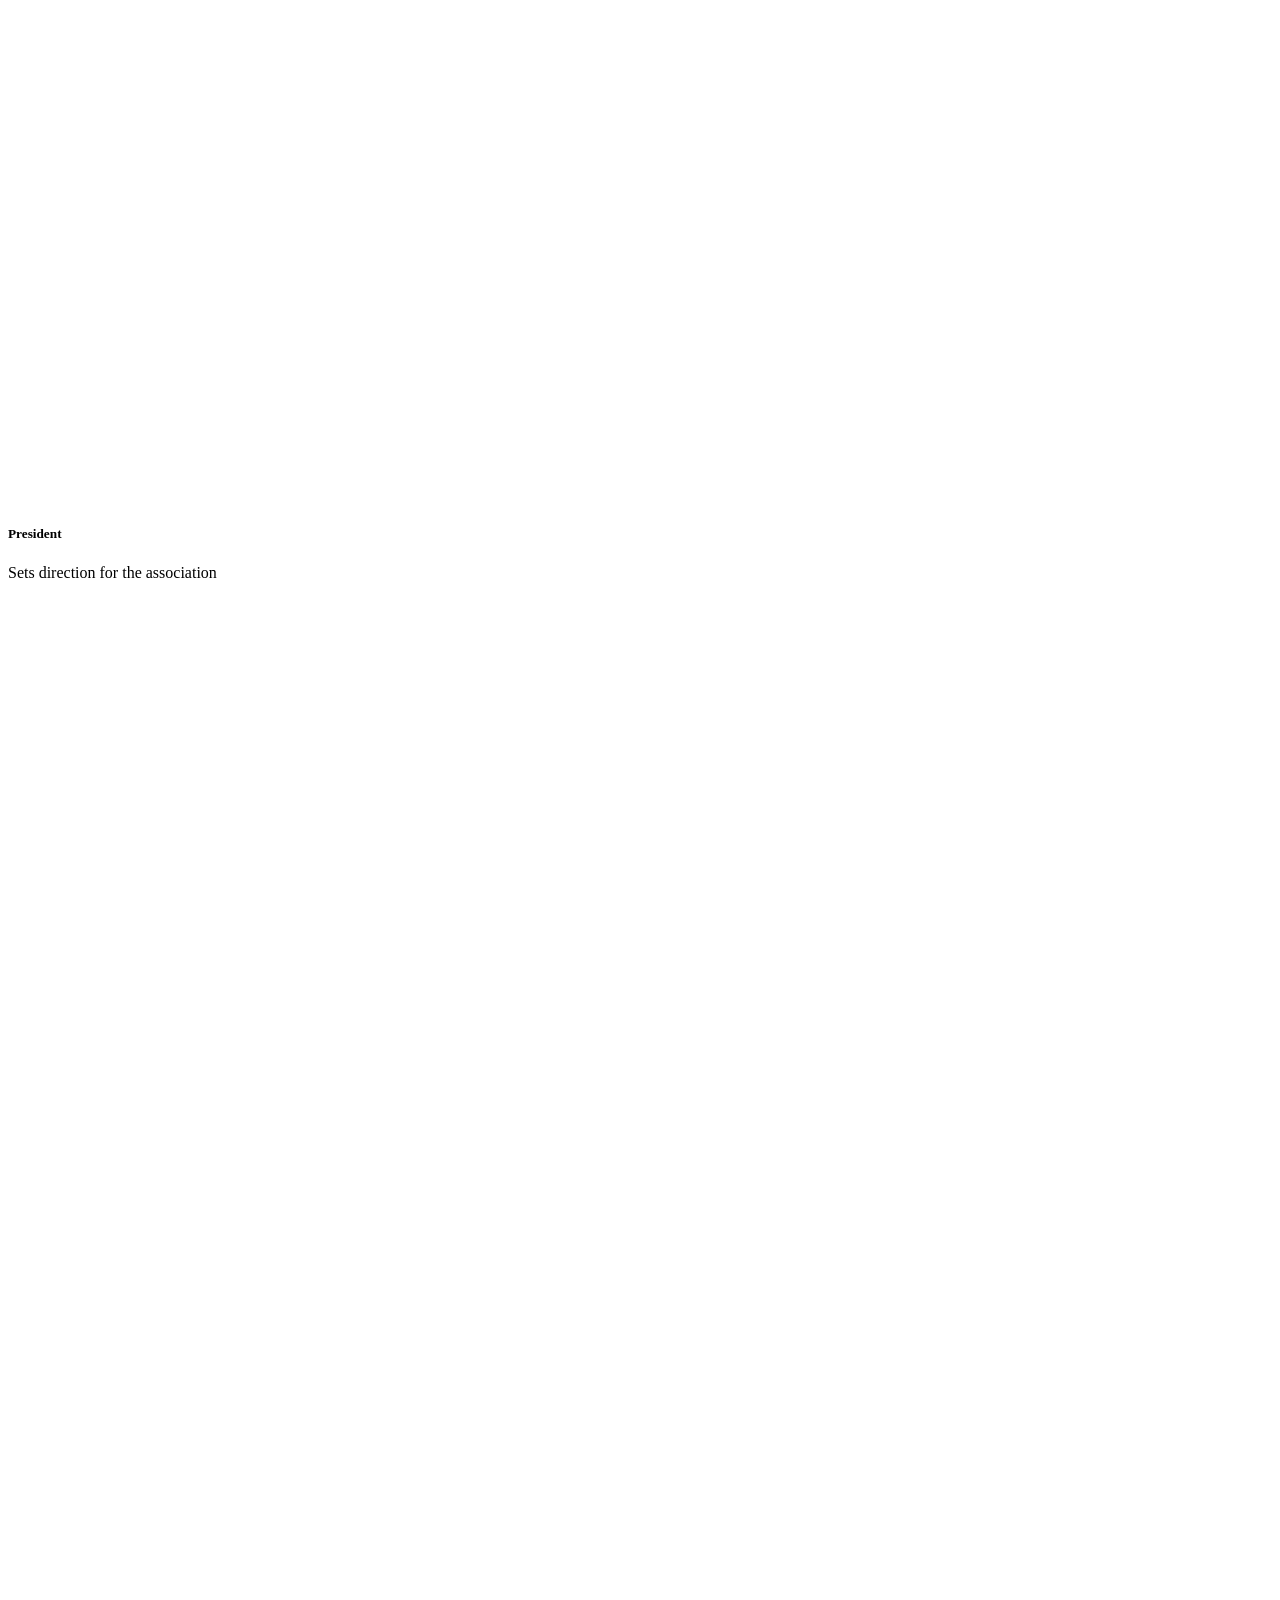
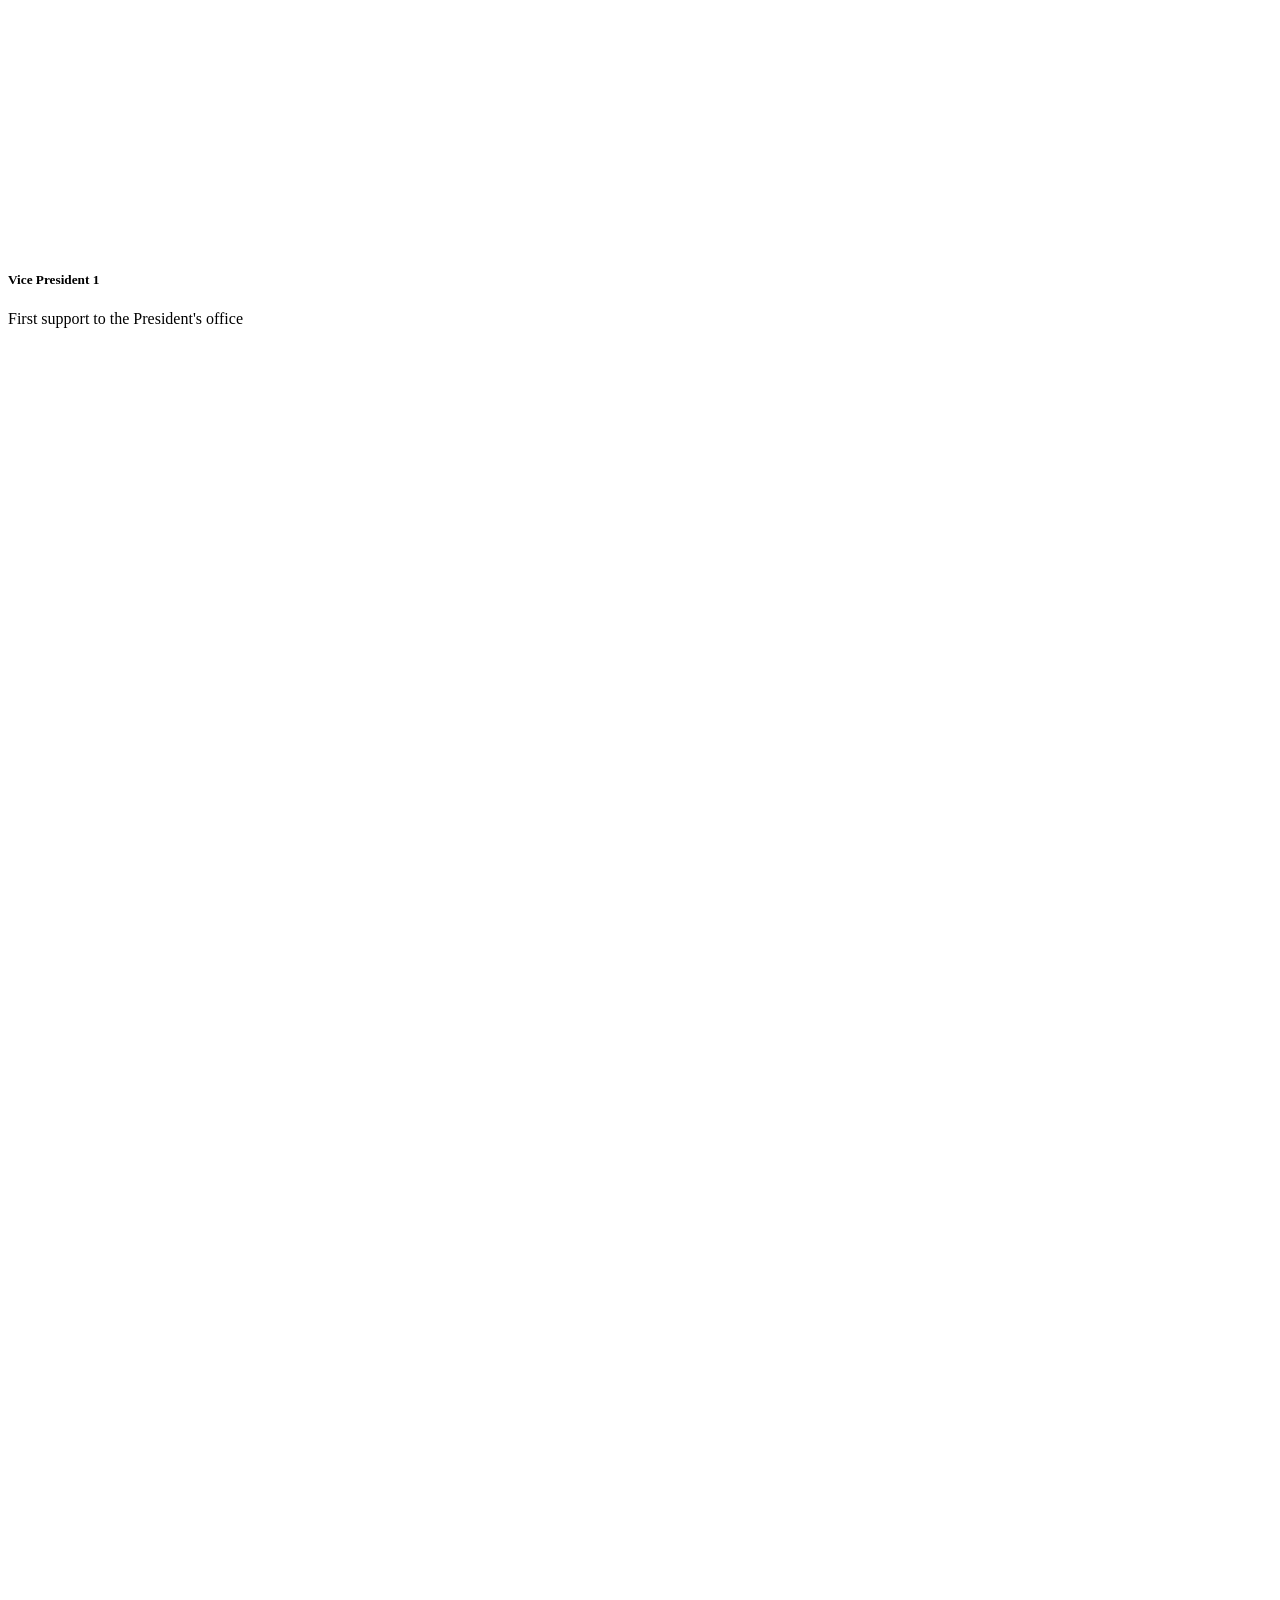
==== commit 732a9c65: "Add index.html (extracted from slosa-website.zip) via Modev Suite" ====
--- a/index.html
+++ b/index.html
@@ -1,1105 +1,504 @@
 <!DOCTYPE html>
 <html lang="en">
-  <head>
-    <meta charset="UTF-8" />
-    <meta name="viewport" content="width=device-width, initial-scale=1.0" />
-    <title>SLOSA · St. Luke's Grammar School Old Students' Association</title>
-    <meta
-      name="description"
-      content="The St. Luke's Grammar School Old Students' Association, Bariga, Lagos State. For God and Humanity."
-    />
-    <meta name="theme-color" content="#2a1038" />
-    <link rel="canonical" href="https://slosa.ng/" />
-
-    <link rel="icon" type="image/png" sizes="32x32" href="favicon-32.png" />
-    <link rel="icon" type="image/png" sizes="16x16" href="favicon-16.png" />
-    <link rel="shortcut icon" href="favicon.ico" />
-    <link rel="apple-touch-icon" sizes="180x180" href="apple-touch-icon.png" />
-    <meta property="og:type" content="website" />
-    <meta property="og:site_name" content="SLOSA" />
-    <meta
-      property="og:title"
-      content="SLOSA · St. Luke's Grammar School Old Students' Association"
-    />
-    <meta
-      property="og:description"
-      content="A family of graduates who keep returning home to build the school that built us. Bariga, Lagos State. For God and Humanity."
-    />
-    <meta property="og:image" content="https://slosa.ng/assets/og-image.jpg" />
-    <meta property="og:url" content="https://slosa.ng/" />
-    <meta name="twitter:card" content="summary_large_image" />
-    <meta
-      name="twitter:title"
-      content="SLOSA · St. Luke's Grammar School Old Students' Association"
-    />
-    <meta
-      name="twitter:description"
-      content="A family of graduates who keep returning home to build the school that built us."
-    />
-    <meta name="twitter:image" content="https://slosa.ng/assets/og-image.jpg" />
-
-    <link rel="preconnect" href="https://fonts.googleapis.com" />
-    <link rel="preconnect" href="https://fonts.gstatic.com" crossorigin />
-    <link
-      href="https://fonts.googleapis.com/css2?family=Fraunces:ital,opsz,wght@0,9..144,300;0,9..144,400;0,9..144,500;0,9..144,600;0,9..144,700;1,9..144,400;1,9..144,500;1,9..144,600&family=Work+Sans:ital,wght@0,300;0,400;0,500;0,600;0,700;1,400&display=swap"
-      rel="stylesheet"
-    />
-    <link rel="stylesheet" href="css/style.css" />
-  </head>
-
-  <body>
-    <header class="site-nav" id="siteNav">
-      <div class="wrap">
-        <a href="#home" class="brand">
-          <img
-            src="assets/crest.jpg"
-            alt="SLOSA crest"
-            width="320"
-            height="320"
-          />
-          <span class="brand-text">
-            <strong>SLOSA</strong>
-            <span>Bariga, Lagos State</span>
-          </span>
-        </a>
-        <nav class="main-links" id="mainLinks">
-          <a href="#home">Home</a>
+<head>
+<meta charset="UTF-8">
+<meta name="viewport" content="width=device-width, initial-scale=1.0">
+<title>SLOSA · St. Luke's Grammar School Old Students' Association</title>
+<meta name="description" content="The St. Luke's Grammar School Old Students' Association, Bariga, Lagos State. For God and Humanity.">
+<meta name="theme-color" content="#2a1038">
+<link rel="canonical" href="https://slosa.ng/">
+
+<link rel="icon" type="image/png" sizes="32x32" href="favicon-32.png">
+<link rel="icon" type="image/png" sizes="16x16" href="favicon-16.png">
+<link rel="shortcut icon" href="favicon.ico">
+<link rel="apple-touch-icon" sizes="180x180" href="apple-touch-icon.png">
+
+<meta property="og:type" content="website">
+<meta property="og:site_name" content="SLOSA">
+<meta property="og:title" content="SLOSA · St. Luke's Grammar School Old Students' Association">
+<meta property="og:description" content="A family of graduates who keep returning home to build the school that built us. Bariga, Lagos State. For God and Humanity.">
+<meta property="og:image" content="https://slosa.ng/assets/og-image.jpg">
+<meta property="og:url" content="https://slosa.ng/">
+<meta name="twitter:card" content="summary_large_image">
+<meta name="twitter:title" content="SLOSA · St. Luke's Grammar School Old Students' Association">
+<meta name="twitter:description" content="A family of graduates who keep returning home to build the school that built us.">
+<meta name="twitter:image" content="https://slosa.ng/assets/og-image.jpg">
+
+<link rel="preconnect" href="https://fonts.googleapis.com">
+<link rel="preconnect" href="https://fonts.gstatic.com" crossorigin>
+<link href="https://fonts.googleapis.com/css2?family=Fraunces:ital,opsz,wght@0,9..144,300;0,9..144,400;0,9..144,500;0,9..144,600;0,9..144,700;1,9..144,400;1,9..144,500;1,9..144,600&family=Work+Sans:ital,wght@0,300;0,400;0,500;0,600;0,700;1,400&display=swap" rel="stylesheet">
+<link rel="stylesheet" href="css/style.css">
+</head>
+
+<body>
+
+<header class="site-nav" id="siteNav">
+  <div class="wrap">
+    <a href="#home" class="brand">
+      <img src="assets/crest.jpg" alt="SLOSA crest" width="320" height="320">
+      <span class="brand-text">
+        <strong>SLOSA</strong>
+        <span>Bariga, Lagos State</span>
+      </span>
+    </a>
+    <nav class="main-links" id="mainLinks">
+      <a href="#home">Home</a>
+      <a href="#about">About Us</a>
+      <a href="#executive">Executive</a>
+      <a href="#projects">Projects</a>
+      <a href="#blog">Blog</a>
+      <a href="#contact" class="cta">Contact Us</a>
+    </nav>
+    <button class="burger" id="burger" aria-label="Open menu" aria-expanded="false">
+      <span></span><span></span><span></span>
+    </button>
+  </div>
+</header>
+<div class="nav-backdrop" id="navBackdrop"></div>
+
+<section class="hero" id="home">
+  <div class="hero-bg" id="heroBg"><div class="hero-bg-inner"></div></div>
+  <img class="hero-crest-watermark" src="assets/crest.jpg" alt="" width="320" height="320">
+  <div class="wrap hero-content">
+    <p class="hero-tag hero-anim" style="--d:0s">For God and Humanity</p>
+    <h1>
+      <span class="type-line" id="typeLine1">Once a SLOSAN,</span>
+      <span class="type-line" id="typeLine2">Always a SLOSAN.</span>
+    </h1>
+    <p class="hero-sub hero-anim" style="--d:2.05s">We are the <strong>St. Luke's Grammar School Old Students' Association</strong>, a family of graduates who keep returning home to build the school that built us.</p>
+    <p class="hero-meta hero-anim" style="--d:2.25s">Bariga, Lagos State &nbsp;·&nbsp; Founded 1980 &nbsp;·&nbsp; Incorporated with the CAC</p>
+    <div class="hero-actions hero-anim" style="--d:2.4s">
+      <a href="#contact" class="btn primary">Join the association</a>
+      <a href="#projects" class="btn ghost-light">See what we have built</a>
+    </div>
+  </div>
+  <div class="scroll-cue"><span class="line"></span>Scroll</div>
+</section>
+
+<section class="anthem-section section-pad" id="anthems">
+  <div class="wrap">
+    <div class="section-head reveal">
+      <span class="kicker">On this page</span>
+      <h2>The anthems we sing</h2>
+      <svg class="underline-draw" viewBox="0 0 120 12" overflow="visible"><path class="draw" d="M2 8 Q 30 2, 60 7 T 118 6"/><path class="shimmer" d="M2 8 Q 30 2, 60 7 T 118 6"/><circle class="nib" r="3"/></svg>
+      <p class="lede">Every gathering of old students opens the same way it did in the school hall: standing tall for country, then for the school that shaped us.</p>
+    </div>
+    <div class="anthem-grid">
+      <div class="anthem-card reveal">
+        <h3>National Anthem: Nigeria, We Hail Thee</h3>
+        <div class="anthem-stanza">
+          <p><span class="num">I</span>Nigeria, we hail thee,
+Our own dear native land,
+Though tribes and tongues may differ,
+In brotherhood, we stand,
+Nigerians all, are proud to serve
+Our sovereign Motherland.</p>
+        </div>
+        <div class="anthem-stanza">
+          <p><span class="num">II</span>Our flag shall be a symbol
+That truth and justice reign,
+In peace or battle honour'd,
+And this we count as gain,
+To hand on to our children
+A banner without stain.</p>
+        </div>
+        <div class="anthem-stanza">
+          <p><span class="num">III</span>O God of all creation,
+Grant this our one request,
+Help us to build a nation
+Where no man is oppressed,
+And so with peace and plenty
+Nigeria may be blessed.</p>
+        </div>
+      </div>
+      <div class="anthem-card reveal">
+        <h3>School Anthem: St. Luke's Grammar School</h3>
+        <div class="anthem-stanza">
+          <p><span class="num">I</span>Lorem ipsum dolor sit amet,
+Consectetur adipiscing elit,
+Sed do eiusmod tempor labore,
+Ut enim ad minim veniam,
+Quis nostrud exercitation ullamco,
+Laboris nisi ut aliquip.</p>
+        </div>
+        <div class="anthem-stanza">
+          <p><span class="num">II</span>Duis aute irure dolor in reprehenderit,
+In voluptate velit esse cillum,
+Excepteur sint occaecat cupidatat,
+Non proident sunt in culpa,
+Qui officia deserunt mollit,
+Anim id est laborum.</p>
+        </div>
+      </div>
+    </div>
+  </div>
+</section>
+
+<section class="about-section section-pad" id="about">
+  <div class="wrap">
+    <div class="section-head reveal">
+      <span class="kicker">Since 1980</span>
+      <h2>About Us</h2>
+      <svg class="underline-draw" viewBox="0 0 120 12" overflow="visible"><path class="draw" d="M2 8 Q 30 2, 60 7 T 118 6"/><path class="shimmer" d="M2 8 Q 30 2, 60 7 T 118 6"/><circle class="nib" r="3"/></svg>
+    </div>
+    <div class="about-layout">
+      <div class="about-sticky reveal">
+        <figure class="about-frame">
+          <img src="assets/inaugural-1.jpg" alt="Members of SLOSA at an inaugural meeting" width="1200" height="900" loading="lazy" decoding="async">
+          <figcaption>An early gathering of the association, long before the association had a website of its own.</figcaption>
+        </figure>
+        <div class="stat-strip">
+          <div><strong>1980</strong><span>Founded</span></div>
+          <div><strong>15+</strong><span>Years as SLOSA</span></div>
+          <div><strong>CAC</strong><span>Incorporated</span></div>
+        </div>
+      </div>
+      <div class="about-copy reveal">
+        <h4>About SLOSA</h4>
+        <p>St. Luke's Grammar School has, since its inception, been a citadel of excellence in academics, sports, and character formation. The school maintained this enviable status for decades until it was restructured to St. Luke's Grammar School (Junior) in line with Lagos State Government policy.</p>
+        <p>The products of this great institution have continued to make indelible marks in Nigeria and across the world. United under the banner of the St. Luke's Grammar School Old Students' Association, SLOSA, we are proud to be recognised as one of the most active and impactful alumni associations in Nigeria.</p>
+        <p>SLOSA has been in existence for over 15 years and is a duly incorporated association with the Corporate Affairs Commission, Nigeria. We operate a functional constitution that guides our affairs. The Association is governed by a National Executive Committee led by a President, with members democratically elected at our Annual General Meeting held every July, ahead of Founders' Day celebrations. In line with our constitution, no member may serve in the same office for more than two terms.</p>
+        <p>For several years, inadequate government funding and attention placed a strain on St. Luke's Grammar School. In response, SLOSA took up the challenge of restoring, preserving, and developing the physical, intellectual, moral, and social fabric of our alma mater. Since the rescue mission initiated by the administration of former Governor Akinwunmi Ambode, we have sustained the momentum by consistently mobilising resources. In a short period, our members have raised and prudently deployed colossal sums toward infrastructural and academic projects in the school, and the impact is clearly visible today.</p>
+        <p>Our commitment remains ongoing. Through donations and contributions from alumni and friends of the school both in Nigeria and in the diaspora, we continue to support the sustenance and growth of St. Luke's Grammar School (Junior). If you are a proud alumnus of St. Luke's Grammar School, please register with us. Visitors and friends of the school are also welcome to browse our activities and join our community. Together, we build for the future.</p>
+
+        <div class="timeline">
+          <div class="timeline-fill" id="timelineFill"></div>
+          <div class="timeline-item">
+            <strong>1980</strong>
+            <p>St. Luke's Grammar School opens its doors in Bariga, Lagos State, adopting the motto For God and Humanity.</p>
+          </div>
+          <div class="timeline-item">
+            <strong>Restructuring</strong>
+            <p>In line with Lagos State Government policy, the school becomes St. Luke's Grammar School (Junior).</p>
+          </div>
+          <div class="timeline-item">
+            <strong>The rescue mission</strong>
+            <p>Under the administration of former Governor Akinwunmi Ambode, old students answer the call to restore the school.</p>
+          </div>
+          <div class="timeline-item">
+            <strong>Today</strong>
+            <p>SLOSA continues to raise funds and deliver projects, with a National Executive Committee elected every year at the AGM.</p>
+          </div>
+        </div>
+
+        <h4>Mission</h4>
+        <p>To foster unity, service, and excellence among St. Luke's Old Students by promoting the welfare of members, supporting the growth and development of our alma mater, and upholding the values of integrity, faith, and community impact.</p>
+
+        <h4>Vision</h4>
+        <p>To be a leading, impactful alumni body that produces distinguished leaders, nurtures lifelong brotherhood and sisterhood, and transforms St. Luke's Grammar School and society through service, mentorship, and legacy projects.</p>
+
+        <h4>Core Values</h4>
+        <div class="values-grid">
+          <div class="value-card">
+            <svg viewBox="0 0 24 24" fill="none" stroke-width="1.4" stroke-linecap="round"><path d="M12 3v18M6 8l-3 6a4 4 0 0 0 6 0zM18 8l-3 6a4 4 0 0 0 6 0zM6 8h12" stroke="#4b1b5c"/></svg>
+            <h5>Integrity</h5>
+            <p>We uphold honesty, transparency, and accountability in all we do.</p>
+          </div>
+          <div class="value-card">
+            <svg viewBox="0 0 24 24" fill="none" stroke-width="1.4" stroke-linecap="round"><circle cx="9" cy="12" r="6" stroke="#4b1b5c"/><circle cx="15" cy="12" r="6" stroke="#4b1b5c"/></svg>
+            <h5>Unity</h5>
+            <p>We are one family, bound by the St. Luke's spirit of brotherhood and sisterhood.</p>
+          </div>
+          <div class="value-card">
+            <svg viewBox="0 0 24 24" fill="none" stroke-width="1.4" stroke-linecap="round"><path d="M12 3l2.4 5.2 5.6.5-4.3 3.8 1.3 5.5-4.6-3-4.6 3 1.3-5.5-4.3-3.8 5.6-.5z" stroke="#4b1b5c"/></svg>
+            <h5>Excellence</h5>
+            <p>We strive for the highest standard in service, leadership, and character.</p>
+          </div>
+          <div class="value-card">
+            <svg viewBox="0 0 24 24" fill="none" stroke-width="1.4" stroke-linecap="round"><path d="M4 13c2-4 5-6 8-6s6 2 8 6c-2 4-5 6-8 6s-6-2-8-6z" stroke="#4b1b5c"/><circle cx="12" cy="13" r="2.4" stroke="#4b1b5c"/></svg>
+            <h5>Service</h5>
+            <p>We are committed to giving back to our alma mater, members, and community.</p>
+          </div>
+          <div class="value-card">
+            <svg viewBox="0 0 24 24" fill="none" stroke-width="1.4" stroke-linecap="round" stroke-linejoin="round"><path d="M3 6.5c3-1.6 6-1.6 9 0v12c-3-1.6-6-1.6-9 0z" stroke="#4b1b5c"/><path d="M21 6.5c-3-1.6-6-1.6-9 0v12c3-1.6 6-1.6 9 0z" stroke="#4b1b5c"/></svg>
+            <h5>Faith</h5>
+            <p>We are rooted in Godly values and moral discipline as taught at St. Luke's.</p>
+          </div>
+          <div class="value-card">
+            <svg viewBox="0 0 24 24" fill="none" stroke-width="1.4" stroke-linecap="round"><circle cx="12" cy="8" r="5" stroke="#4b1b5c"/><path d="M12 13v7M8.5 20h7" stroke="#4b1b5c"/></svg>
+            <h5>Legacy</h5>
+            <p>We build and preserve institutions and projects that outlive us.</p>
+          </div>
+        </div>
+      </div>
+    </div>
+  </div>
+</section>
+
+<section class="exec-section section-pad" id="executive">
+  <div class="wrap">
+    <div class="section-head reveal">
+      <span class="kicker">Governance</span>
+      <h2>Executive &amp; Set Portfolio</h2>
+      <svg class="underline-draw" viewBox="0 0 120 12" overflow="visible"><path class="draw" d="M2 8 Q 30 2, 60 7 T 118 6"/><path class="shimmer" d="M2 8 Q 30 2, 60 7 T 118 6"/><circle class="nib" r="3"/></svg>
+    </div>
+    <div class="exec-intro">
+      <p class="reveal">SLOSA is governed by a National Executive Committee led by a President. Members are democratically elected at our Annual General Meeting, held every July ahead of Founders' Day celebrations, and no member may serve in the same office for more than two terms.</p>
+      <div class="rule-block reveal"><p>A house held up by many hands, handed over in good faith, term after term.</p></div>
+    </div>
+
+    <div class="role-grid">
+      <div class="role-card side-reveal from-left">
+        <div class="role-badge"><svg viewBox="0 0 24 24" fill="none" stroke-width="1.5" stroke-linecap="round"><path d="M12 2l2.6 5.6L21 8.3l-4.5 4.2 1.1 6.2L12 15.9l-5.6 2.8 1.1-6.2L3 8.3l6.4-.7z"/></svg></div>
+        <h5>President</h5>
+        <span>Sets direction for the association</span>
+      </div>
+      <div class="role-card side-reveal from-right">
+        <div class="role-badge"><svg viewBox="0 0 24 24" fill="none" stroke-width="1.5" stroke-linecap="round"><path d="M4 20V10l8-6 8 6v10M9 20v-6h6v6"/></svg></div>
+        <h5>Vice President 1</h5>
+        <span>First support to the President's office</span>
+      </div>
+      <div class="role-card side-reveal from-left">
+        <div class="role-badge"><svg viewBox="0 0 24 24" fill="none" stroke-width="1.5" stroke-linecap="round"><path d="M4 20V10l8-6 8 6v10M9 20v-6h6v6"/></svg></div>
+        <h5>Vice President 2</h5>
+        <span>Second support to the President's office</span>
+      </div>
+      <div class="role-card side-reveal from-right">
+        <div class="role-badge"><svg viewBox="0 0 24 24" fill="none" stroke-width="1.5" stroke-linecap="round"><path d="M4 4h16v14H8l-4 4z"/></svg></div>
+        <h5>General Secretary</h5>
+        <span>Keeps the association's records</span>
+      </div>
+      <div class="role-card side-reveal from-left">
+        <div class="role-badge"><svg viewBox="0 0 24 24" fill="none" stroke-width="1.5" stroke-linecap="round"><rect x="6" y="4" width="12" height="16" rx="2"/><path d="M9 4V2.6a.6.6 0 0 1 .6-.6h4.8a.6.6 0 0 1 .6.6V4"/></svg></div>
+        <h5>Ass. General Secretary</h5>
+        <span>Assists with the association's records</span>
+      </div>
+      <div class="role-card side-reveal from-right">
+        <div class="role-badge"><svg viewBox="0 0 24 24" fill="none" stroke-width="1.5" stroke-linecap="round"><rect x="3" y="7" width="18" height="12" rx="1"/><path d="M8 7V5a2 2 0 0 1 2-2h4a2 2 0 0 1 2 2v2"/></svg></div>
+        <h5>Treasurer</h5>
+        <span>Holds the association's purse</span>
+      </div>
+      <div class="role-card side-reveal from-left">
+        <div class="role-badge"><svg viewBox="0 0 24 24" fill="none" stroke-width="1.5" stroke-linecap="round"><circle cx="12" cy="12" r="9"/><path d="M12 7v5l3 3"/></svg></div>
+        <h5>Financial Secretary</h5>
+        <span>Tracks dues and contributions</span>
+      </div>
+      <div class="role-card side-reveal from-right">
+        <div class="role-badge"><svg viewBox="0 0 24 24" fill="none" stroke-width="1.5" stroke-linecap="round"><path d="M3 11l18-7-7 18-2-8z"/></svg></div>
+        <h5>Public Relation Officer</h5>
+        <span>Speaks for SLOSA in public</span>
+      </div>
+      <div class="role-card side-reveal from-left">
+        <div class="role-badge"><svg viewBox="0 0 24 24" fill="none" stroke-width="1.5" stroke-linecap="round"><circle cx="9" cy="9" r="3"/><circle cx="16.5" cy="10.5" r="2.4"/><path d="M3.5 20c0-3.2 2.5-5.5 5.5-5.5s5.5 2.3 5.5 5.5"/><path d="M15 15c2.8 0 5 2 5 5"/></svg></div>
+        <h5>Social Secretary</h5>
+        <span>Plans SLOSA's gatherings and events</span>
+      </div>
+      <div class="role-card side-reveal from-right">
+        <div class="role-badge"><svg viewBox="0 0 24 24" fill="none" stroke-width="1.5" stroke-linecap="round"><path d="M4 19V9l8-5 8 5v10"/><path d="M9 19v-6h6v6"/></svg></div>
+        <h5>Welfare Officer</h5>
+        <span>Looks after members in need</span>
+      </div>
+    </div>
+
+    <div class="sets-heading reveal">
+      <h3>Find your Set</h3>
+      <p>Every graduating year at St. Luke's is a Set of its own, and each one keeps its own roll of members, officers, and giving history within SLOSA. Hover a decade below and the details will follow.</p>
+    </div>
+    <div class="set-grid reveal">
+      <div class="set-card"><div class="set-inner">
+        <div class="set-face set-front"><strong>1980s</strong><span>Founding sets</span></div>
+        <div class="set-face set-back">Roll and reunion updates coming soon</div>
+      </div></div>
+      <div class="set-card"><div class="set-inner">
+        <div class="set-face set-front"><strong>1990s</strong><span>Growth years</span></div>
+        <div class="set-face set-back">Roll and reunion updates coming soon</div>
+      </div></div>
+      <div class="set-card"><div class="set-inner">
+        <div class="set-face set-front"><strong>2000s</strong><span>Millennium sets</span></div>
+        <div class="set-face set-back">Roll and reunion updates coming soon</div>
+      </div></div>
+      <div class="set-card"><div class="set-inner">
+        <div class="set-face set-front"><strong>2010s</strong><span>Recent sets</span></div>
+        <div class="set-face set-back">Roll and reunion updates coming soon</div>
+      </div></div>
+      <div class="set-card"><div class="set-inner">
+        <div class="set-face set-front"><strong>2020s</strong><span>Newest sets</span></div>
+        <div class="set-face set-back">Roll and reunion updates coming soon</div>
+      </div></div>
+    </div>
+  </div>
+</section>
+
+<section class="projects-section section-pad" id="projects">
+  <div class="wrap">
+    <div class="section-head projects-intro reveal">
+      <span class="kicker">On the ground</span>
+      <h2>Projects</h2>
+      <svg class="underline-draw" viewBox="0 0 120 12" overflow="visible"><path class="draw" d="M2 8 Q 30 2, 60 7 T 118 6"/><path class="shimmer" d="M2 8 Q 30 2, 60 7 T 118 6"/><circle class="nib" r="3"/></svg>
+      <p class="lede">Every project here was paid for by an old student who remembered exactly where they were sitting when they needed one.</p>
+    </div>
+
+    <div class="compare reveal" id="compare">
+      <img src="assets/before-1.jpg" alt="Pupils seated on blocks and the floor before SLOSA's furniture donations" class="compare-before" width="1200" height="675" decoding="async">
+      <img src="assets/after-1.jpg" alt="Pupils seated at proper desks after SLOSA's furniture donations" class="compare-after" id="compareAfter" width="1200" height="900" decoding="async">
+      <div class="compare-handle" id="compareHandle"></div>
+      <span class="compare-label before">Before</span>
+      <span class="compare-label after">After</span>
+    </div>
+
+    <div class="project-grid reveal">
+      <button type="button" class="project-card" data-caption="Ten computers and a fully equipped ICT lab, delivered in 2018." aria-label="Open larger photo: ICT Lab, 2018, ten computers">
+        <img src="assets/ict-lab.jpg" alt="ICT Lab computers donated by SLOSA" width="1000" height="750" loading="lazy" decoding="async">
+        <span class="project-overlay"><span><strong>ICT Lab</strong><span>2018, ten computers</span></span></span>
+      </button>
+      <button type="button" class="project-card" data-caption="New desks and benches donated by the association, each one stamped with the SLOSA name." aria-label="Open larger photo: Furniture Drive, desks for every classroom">
+        <img src="assets/furniture-a.jpg" alt="Furniture donated by SLOSA" width="1200" height="675" loading="lazy" decoding="async">
+        <span class="project-overlay"><span><strong>Furniture Drive</strong><span>Desks for every classroom</span></span></span>
+      </button>
+      <button type="button" class="project-card" data-caption="Old students and school authorities at the handover of a completed project." aria-label="Open larger photo: Commissioning, handing the work over">
+        <img src="assets/commission.jpg" alt="Project commissioning ceremony" width="1200" height="675" loading="lazy" decoding="async">
+        <span class="project-overlay"><span><strong>Commissioning</strong><span>Handing the work over</span></span></span>
+      </button>
+    </div>
+
+    <div class="award-feature reveal">
+      <img src="assets/award.jpg" alt="SLOSA receiving an award from the Lagos State Education District Board" width="1200" height="800" loading="lazy" decoding="async">
+      <div>
+        <h4>Recognised for the work</h4>
+        <p>In 2016, the Lagos State Government Education District Board named SLOSA one of the Best Old Students' Associations in the state, a nod to years of steady, unglamorous fundraising that quietly rebuilt a school.</p>
+        <span class="award-badge">Lagos State Education District, 2016</span>
+      </div>
+    </div>
+  </div>
+</section>
+
+<section class="blog-section section-pad" id="blog">
+  <div class="wrap">
+    <div class="section-head reveal">
+      <span class="kicker">Slosa events</span>
+      <h2>Blog</h2>
+      <svg class="underline-draw" viewBox="0 0 120 12" overflow="visible"><path class="draw" d="M2 8 Q 30 2, 60 7 T 118 6"/><path class="shimmer" d="M2 8 Q 30 2, 60 7 T 118 6"/><circle class="nib" r="3"/></svg>
+      <p class="lede">Coronation, Founders' Day, Set Reunions and everything else that brings old students back through the gate.</p>
+    </div>
+    <div class="blog-grid reveal">
+      <article class="blog-card">
+        <span class="tag">Coronation</span>
+        <h4>Crowning a new King and Queen</h4>
+        <p>Every handover of leadership crowns a new King and Queen for the SLOSA Kingdom, marked with a proper coronation so the new executive starts in full view of the family.</p>
+        <a href="#contact" class="read">Read the story</a>
+      </article>
+      <article class="blog-card">
+        <span class="tag">Founders' Day</span>
+        <h4>Founders' Day homecoming</h4>
+        <p>Held every July around our Annual General Meeting, Founders' Day is the one Saturday a year the whole family, old and new, walks through the gate together.</p>
+        <a href="#contact" class="read">Read the story</a>
+      </article>
+      <article class="blog-card">
+        <span class="tag">Set Reunion</span>
+        <h4>Sets finding each other again</h4>
+        <p>From the class of the 1980s to the most recent leavers, Set Reunions are where old classmates trade phone numbers again after twenty years.</p>
+        <a href="#contact" class="read">Read the story</a>
+      </article>
+      <article class="blog-card">
+        <span class="tag">Coming soon</span>
+        <h4>More stories on the way</h4>
+        <p>We are putting together photos and write ups from recent events. Check back soon, or send us yours if you were there.</p>
+        <a href="#contact" class="read">Send a story</a>
+      </article>
+    </div>
+  </div>
+</section>
+
+<section class="contact-section section-pad" id="contact">
+  <div class="wrap">
+    <div class="section-head reveal">
+      <span class="kicker">We would love to hear from you</span>
+      <h2>Contact Us</h2>
+      <svg class="underline-draw" viewBox="0 0 120 12" overflow="visible"><path class="draw" d="M2 8 Q 30 2, 60 7 T 118 6"/><path class="shimmer" d="M2 8 Q 30 2, 60 7 T 118 6"/><circle class="nib" r="3"/></svg>
+    </div>
+    <div class="contact-layout">
+      <div class="contact-info reveal">
+        <h4>School address</h4>
+        <p>St. Luke's Grammar School (Junior)<br>Bariga, Lagos State, Nigeria</p>
+        <h4>Email</h4>
+        <p><a href="mailto:saintlukesoldstudent@gmail.com">saintlukesoldstudent@gmail.com</a></p>
+        <h4>Phone</h4>
+        <p>
+          <a href="tel:+2348023382628">+234 802 338 2628</a><br>
+          <a href="tel:+2348037199014">+234 803 719 9014</a>
+        </p>
+        <h4>Follow along</h4>
+        <ul class="social-list">
+          <li>
+            <a href="https://facebook.com/groups/197463743660875/" aria-label="Facebook" target="_blank" rel="noopener"><svg viewBox="0 0 24 24" fill="none" stroke-width="1.6" stroke-linecap="round"><path d="M15 8h2V4h-2a4 4 0 0 0-4 4v2H9v4h2v6h4v-6h2.5l.5-4H15V8z"/></svg></a>
+            <a href="https://facebook.com/groups/197463743660875/" target="_blank" rel="noopener">Saint Luke's Old Student Association (Slosa Group)</a>
+          </li>
+          <li>
+            <a href="https://wa.me/2348023382628" aria-label="WhatsApp" target="_blank" rel="noopener"><svg viewBox="0 0 24 24" fill="none" stroke-width="1.6" stroke-linecap="round"><path d="M4 20l1.4-4A8 8 0 1 1 9 19z"/><path d="M9 9c0 3 2 5 5 5"/></svg></a>
+            <a href="https://wa.me/2348023382628" target="_blank" rel="noopener">+234 802 338 2628</a>
+          </li>
+        </ul>
+      </div>
+      <form class="contact-form reveal" id="contactForm">
+        <div class="field">
+          <input type="text" id="cf-name" name="name" placeholder=" " required>
+          <label for="cf-name">Full name</label>
+          <span class="field-line"></span>
+        </div>
+        <div class="field">
+          <input type="email" id="cf-email" name="email" placeholder=" " required>
+          <label for="cf-email">Email address</label>
+          <span class="field-line"></span>
+        </div>
+        <div class="field">
+          <input type="text" id="cf-set" name="set" placeholder=" ">
+          <label for="cf-set">Set or graduating year</label>
+          <span class="field-line"></span>
+        </div>
+        <div class="field">
+          <textarea id="cf-message" name="message" placeholder=" " required></textarea>
+          <label for="cf-message">Message</label>
+          <span class="field-line"></span>
+        </div>
+        <button type="submit" class="btn primary">Send message</button>
+      </form>
+    </div>
+  </div>
+</section>
+
+<footer>
+  <div class="wrap">
+    <div class="footer-top">
+      <div class="footer-brand">
+        <img src="assets/crest.jpg" alt="SLOSA crest" width="320" height="320" loading="lazy" decoding="async">
+        <span>
+          <strong>SLOSA</strong>
+          <span style="font-size:0.78rem;">For God and Humanity</span>
+        </span>
+      </div>
+      <div class="footer-links">
+        <div>
+          <strong>Explore</strong>
           <a href="#about">About Us</a>
-          <a href="#executive">Executive</a>
+          <a href="#executive">Executive &amp; Sets</a>
           <a href="#projects">Projects</a>
           <a href="#blog">Blog</a>
-          <a href="#contact" class="cta">Contact Us</a>
-        </nav>
-        <button
-          class="burger"
-          id="burger"
-          aria-label="Open menu"
-          aria-expanded="false"
-        >
-          <span></span><span></span><span></span>
-        </button>
-      </div>
-    </header>
-    <div class="nav-backdrop" id="navBackdrop"></div>
-
-    <section class="hero" id="home">
-      <div class="hero-bg" id="heroBg"><div class="hero-bg-inner"></div></div>
-      <img
-        class="hero-crest-watermark"
-        src="assets/crest.jpg"
-        alt=""
-        width="320"
-        height="320"
-      />
-      <div class="wrap hero-content">
-        <p class="hero-tag hero-anim" style="--d: 0s">For God and Humanity</p>
-        <h1>
-          <span class="type-line" id="typeLine1">Once a SLOSAN,</span>
-          <span class="type-line" id="typeLine2">Always a SLOSAN.</span>
-        </h1>
-        <p class="hero-sub hero-anim" style="--d: 2.05s">
-          We are the
-          <strong>St. Luke's Grammar School Old Students' Association</strong>,
-          a family of graduates who keep returning home to build the school that
-          built us.
-        </p>
-        <p class="hero-meta hero-anim" style="--d: 2.25s">
-          Bariga, Lagos State &nbsp;·&nbsp; Founded 1980 &nbsp;·&nbsp;
-          Incorporated with the CAC
-        </p>
-        <div class="hero-actions hero-anim" style="--d: 2.4s">
-          <a href="#contact" class="btn primary">Join the association</a>
-          <a href="#projects" class="btn ghost-light">See what we have built</a>
-        </div>
-      </div>
-      <div class="scroll-cue"><span class="line"></span>Scroll</div>
-    </section>
-
-    <section class="anthem-section section-pad" id="anthems">
-      <div class="wrap">
-        <div class="section-head reveal">
-          <span class="kicker">On this page</span>
-          <h2>The anthems we sing</h2>
-          <svg class="underline-draw" viewBox="0 0 120 12" overflow="visible">
-            <path class="draw" d="M2 8 Q 30 2, 60 7 T 118 6" />
-            <path class="shimmer" d="M2 8 Q 30 2, 60 7 T 118 6" />
-            <circle class="nib" r="3" />
-          </svg>
-          <p class="lede">
-            Every gathering of old students opens the same way it did in the
-            school hall: standing tall for country, then for the school that
-            shaped us.
-          </p>
-        </div>
-        <div class="anthem-grid">
-          <div class="anthem-card reveal">
-            <h3>National Anthem: Nigeria, We Hail Thee</h3>
-            <div class="anthem-stanza">
-              <p>
-                <span class="num">I</span>Nigeria, we hail thee, Our own dear
-                native land, Though tribes and tongues may differ, In
-                brotherhood, we stand, Nigerians all, are proud to serve Our
-                sovereign Motherland.
-              </p>
-            </div>
-            <div class="anthem-stanza">
-              <p>
-                <span class="num">II</span>Our flag shall be a symbol That truth
-                and justice reign, In peace or battle honour'd, And this we
-                count as gain, To hand on to our children A banner without
-                stain.
-              </p>
-            </div>
-            <div class="anthem-stanza">
-              <p>
-                <span class="num">III</span>O God of all creation, Grant this
-                our one request, Help us to build a nation Where no man is
-                oppressed, And so with peace and plenty Nigeria may be blessed.
-              </p>
-            </div>
-          </div>
-          <div class="anthem-card reveal">
-            <h3>School Anthem: St. Luke's Grammar School</h3>
-            <div class="anthem-stanza">
-              <p>
-                <span class="num">I</span>Lorem ipsum dolor sit amet,
-                Consectetur adipiscing elit, Sed do eiusmod tempor labore, Ut
-                enim ad minim veniam, Quis nostrud exercitation ullamco, Laboris
-                nisi ut aliquip.
-              </p>
-            </div>
-            <div class="anthem-stanza">
-              <p>
-                <span class="num">II</span>Duis aute irure dolor in
-                reprehenderit, In voluptate velit esse cillum, Excepteur sint
-                occaecat cupidatat, Non proident sunt in culpa, Qui officia
-                deserunt mollit, Anim id est laborum.
-              </p>
-            </div>
-          </div>
-        </div>
-      </div>
-    </section>
-
-    <section class="about-section section-pad" id="about">
-      <div class="wrap">
-        <div class="section-head reveal">
-          <span class="kicker">Since 1980</span>
-          <h2>About Us</h2>
-          <svg class="underline-draw" viewBox="0 0 120 12" overflow="visible">
-            <path class="draw" d="M2 8 Q 30 2, 60 7 T 118 6" />
-            <path class="shimmer" d="M2 8 Q 30 2, 60 7 T 118 6" />
-            <circle class="nib" r="3" />
-          </svg>
-        </div>
-        <div class="about-layout">
-          <div class="about-sticky reveal">
-            <figure class="about-frame">
-              <img
-                src="assets/inaugural-1.jpg"
-                alt="Members of SLOSA at an inaugural meeting"
-                width="1200"
-                height="900"
-                loading="lazy"
-                decoding="async"
-              />
-              <figcaption>
-                An early gathering of the association, long before the
-                association had a website of its own.
-              </figcaption>
-            </figure>
-            <div class="stat-strip">
-              <div><strong>1980</strong><span>Founded</span></div>
-              <div><strong>15+</strong><span>Years as SLOSA</span></div>
-              <div><strong>CAC</strong><span>Incorporated</span></div>
-            </div>
-          </div>
-          <div class="about-copy reveal">
-            <h4>About SLOSA</h4>
-            <p>
-              St. Luke's Grammar School has, since its inception, been a citadel
-              of excellence in academics, sports, and character formation. The
-              school maintained this enviable status for decades until it was
-              restructured to St. Luke's Grammar School (Junior) in line with
-              Lagos State Government policy.
-            </p>
-            <p>
-              The products of this great institution have continued to make
-              indelible marks in Nigeria and across the world. United under the
-              banner of the St. Luke's Grammar School Old Students' Association,
-              SLOSA, we are proud to be recognised as one of the most active and
-              impactful alumni associations in Nigeria.
-            </p>
-            <p>
-              SLOSA has been in existence for over 15 years and is a duly
-              incorporated association with the Corporate Affairs Commission,
-              Nigeria. We operate a functional constitution that guides our
-              affairs. The Association is governed by a National Executive
-              Committee led by a President, with members democratically elected
-              at our Annual General Meeting held every July, ahead of Founders'
-              Day celebrations. In line with our constitution, no member may
-              serve in the same office for more than two terms.
-            </p>
-            <p>
-              For several years, inadequate government funding and attention
-              placed a strain on St. Luke's Grammar School. In response, SLOSA
-              took up the challenge of restoring, preserving, and developing the
-              physical, intellectual, moral, and social fabric of our alma
-              mater. Since the rescue mission initiated by the administration of
-              former Governor Akinwunmi Ambode, we have sustained the momentum
-              by consistently mobilising resources. In a short period, our
-              members have raised and prudently deployed colossal sums toward
-              infrastructural and academic projects in the school, and the
-              impact is clearly visible today.
-            </p>
-            <p>
-              Our commitment remains ongoing. Through donations and
-              contributions from alumni and friends of the school both in
-              Nigeria and in the diaspora, we continue to support the sustenance
-              and growth of St. Luke's Grammar School (Junior). If you are a
-              proud alumnus of St. Luke's Grammar School, please register with
-              us. Visitors and friends of the school are also welcome to browse
-              our activities and join our community. Together, we build for the
-              future.
-            </p>
-
-            <div class="timeline">
-              <div class="timeline-fill" id="timelineFill"></div>
-              <div class="timeline-item">
-                <strong>1980</strong>
-                <p>
-                  St. Luke's Grammar School opens its doors in Bariga, Lagos
-                  State, adopting the motto For God and Humanity.
-                </p>
-              </div>
-              <div class="timeline-item">
-                <strong>Restructuring</strong>
-                <p>
-                  In line with Lagos State Government policy, the school becomes
-                  St. Luke's Grammar School (Junior).
-                </p>
-              </div>
-              <div class="timeline-item">
-                <strong>The rescue mission</strong>
-                <p>
-                  Under the administration of former Governor Akinwunmi Ambode,
-                  old students answer the call to restore the school.
-                </p>
-              </div>
-              <div class="timeline-item">
-                <strong>Today</strong>
-                <p>
-                  SLOSA continues to raise funds and deliver projects, with a
-                  National Executive Committee elected every year at the AGM.
-                </p>
-              </div>
-            </div>
-
-            <h4>Mission</h4>
-            <p>
-              To foster unity, service, and excellence among St. Luke's Old
-              Students by promoting the welfare of members, supporting the
-              growth and development of our alma mater, and upholding the values
-              of integrity, faith, and community impact.
-            </p>
-
-            <h4>Vision</h4>
-            <p>
-              To be a leading, impactful alumni body that produces distinguished
-              leaders, nurtures lifelong brotherhood and sisterhood, and
-              transforms St. Luke's Grammar School and society through service,
-              mentorship, and legacy projects.
-            </p>
-
-            <h4>Core Values</h4>
-            <div class="values-grid">
-              <div class="value-card">
-                <svg
-                  viewBox="0 0 24 24"
-                  fill="none"
-                  stroke-width="1.4"
-                  stroke-linecap="round"
-                >
-                  <path
-                    d="M12 3v18M6 8l-3 6a4 4 0 0 0 6 0zM18 8l-3 6a4 4 0 0 0 6 0zM6 8h12"
-                    stroke="#4b1b5c"
-                  />
-                </svg>
-                <h5>Integrity</h5>
-                <p>
-                  We uphold honesty, transparency, and accountability in all we
-                  do.
-                </p>
-              </div>
-              <div class="value-card">
-                <svg
-                  viewBox="0 0 24 24"
-                  fill="none"
-                  stroke-width="1.4"
-                  stroke-linecap="round"
-                >
-                  <circle cx="9" cy="12" r="6" stroke="#4b1b5c" />
-                  <circle cx="15" cy="12" r="6" stroke="#4b1b5c" />
-                </svg>
-                <h5>Unity</h5>
-                <p>
-                  We are one family, bound by the St. Luke's spirit of
-                  brotherhood and sisterhood.
-                </p>
-              </div>
-              <div class="value-card">
-                <svg
-                  viewBox="0 0 24 24"
-                  fill="none"
-                  stroke-width="1.4"
-                  stroke-linecap="round"
-                >
-                  <path
-                    d="M12 3l2.4 5.2 5.6.5-4.3 3.8 1.3 5.5-4.6-3-4.6 3 1.3-5.5-4.3-3.8 5.6-.5z"
-                    stroke="#4b1b5c"
-                  />
-                </svg>
-                <h5>Excellence</h5>
-                <p>
-                  We strive for the highest standard in service, leadership, and
-                  character.
-                </p>
-              </div>
-              <div class="value-card">
-                <svg
-                  viewBox="0 0 24 24"
-                  fill="none"
-                  stroke-width="1.4"
-                  stroke-linecap="round"
-                >
-                  <path
-                    d="M4 13c2-4 5-6 8-6s6 2 8 6c-2 4-5 6-8 6s-6-2-8-6z"
-                    stroke="#4b1b5c"
-                  />
-                  <circle cx="12" cy="13" r="2.4" stroke="#4b1b5c" />
-                </svg>
-                <h5>Service</h5>
-                <p>
-                  We are committed to giving back to our alma mater, members,
-                  and community.
-                </p>
-              </div>
-              <div class="value-card">
-                <svg
-                  viewBox="0 0 24 24"
-                  fill="none"
-                  stroke-width="1.4"
-                  stroke-linecap="round"
-                  stroke-linejoin="round"
-                >
-                  <path
-                    d="M3 6.5c3-1.6 6-1.6 9 0v12c-3-1.6-6-1.6-9 0z"
-                    stroke="#4b1b5c"
-                  />
-                  <path
-                    d="M21 6.5c-3-1.6-6-1.6-9 0v12c3-1.6 6-1.6 9 0z"
-                    stroke="#4b1b5c"
-                  />
-                </svg>
-                <h5>Faith</h5>
-                <p>
-                  We are rooted in Godly values and moral discipline as taught
-                  at St. Luke's.
-                </p>
-              </div>
-              <div class="value-card">
-                <svg
-                  viewBox="0 0 24 24"
-                  fill="none"
-                  stroke-width="1.4"
-                  stroke-linecap="round"
-                >
-                  <circle cx="12" cy="8" r="5" stroke="#4b1b5c" />
-                  <path d="M12 13v7M8.5 20h7" stroke="#4b1b5c" />
-                </svg>
-                <h5>Legacy</h5>
-                <p>
-                  We build and preserve institutions and projects that outlive
-                  us.
-                </p>
-              </div>
-            </div>
-          </div>
-        </div>
-      </div>
-    </section>
-
-    <section class="exec-section section-pad" id="executive">
-      <div class="wrap">
-        <div class="section-head reveal">
-          <span class="kicker">Governance</span>
-          <h2>Executive &amp; Set Portfolio</h2>
-          <svg class="underline-draw" viewBox="0 0 120 12" overflow="visible">
-            <path class="draw" d="M2 8 Q 30 2, 60 7 T 118 6" />
-            <path class="shimmer" d="M2 8 Q 30 2, 60 7 T 118 6" />
-            <circle class="nib" r="3" />
-          </svg>
-        </div>
-        <div class="exec-intro">
-          <p class="reveal">
-            SLOSA is governed by a National Executive Committee led by a
-            President. Members are democratically elected at our Annual General
-            Meeting, held every July ahead of Founders' Day celebrations, and no
-            member may serve in the same office for more than two terms.
-          </p>
-          <div class="rule-block reveal">
-            <p>
-              A house held up by many hands, handed over in good faith, term
-              after term.
-            </p>
-          </div>
-        </div>
-
-        <div class="role-grid">
-          <div class="role-card side-reveal from-left">
-            <div class="role-badge">
-              <svg
-                viewBox="0 0 24 24"
-                fill="none"
-                stroke-width="1.5"
-                stroke-linecap="round"
-              >
-                <path
-                  d="M12 2l2.6 5.6L21 8.3l-4.5 4.2 1.1 6.2L12 15.9l-5.6 2.8 1.1-6.2L3 8.3l6.4-.7z"
-                />
-              </svg>
-            </div>
-            <h5>President</h5>
-            <span>Sets direction for the association</span>
-          </div>
-          <div class="role-card side-reveal from-right">
-            <div class="role-badge">
-              <svg
-                viewBox="0 0 24 24"
-                fill="none"
-                stroke-width="1.5"
-                stroke-linecap="round"
-              >
-                <path d="M4 20V10l8-6 8 6v10M9 20v-6h6v6" />
-              </svg>
-            </div>
-            <h5>Vice President 1</h5>
-            <span>First support to the President's office</span>
-          </div>
-          <div class="role-card side-reveal from-left">
-            <div class="role-badge">
-              <svg
-                viewBox="0 0 24 24"
-                fill="none"
-                stroke-width="1.5"
-                stroke-linecap="round"
-              >
-                <path d="M4 20V10l8-6 8 6v10M9 20v-6h6v6" />
-              </svg>
-            </div>
-            <h5>Vice President 2</h5>
-            <span>Second support to the President's office</span>
-          </div>
-          <div class="role-card side-reveal from-right">
-            <div class="role-badge">
-              <svg
-                viewBox="0 0 24 24"
-                fill="none"
-                stroke-width="1.5"
-                stroke-linecap="round"
-              >
-                <path d="M4 4h16v14H8l-4 4z" />
-              </svg>
-            </div>
-            <h5>General Secretary</h5>
-            <span>Keeps the association's records</span>
-          </div>
-          <div class="role-card side-reveal from-left">
-            <div class="role-badge">
-              <svg
-                viewBox="0 0 24 24"
-                fill="none"
-                stroke-width="1.5"
-                stroke-linecap="round"
-              >
-                <rect x="6" y="4" width="12" height="16" rx="2" />
-                <path d="M9 4V2.6a.6.6 0 0 1 .6-.6h4.8a.6.6 0 0 1 .6.6V4" />
-              </svg>
-            </div>
-            <h5>Ass. General Secretary</h5>
-            <span>Assists with the association's records</span>
-          </div>
-          <div class="role-card side-reveal from-right">
-            <div class="role-badge">
-              <svg
-                viewBox="0 0 24 24"
-                fill="none"
-                stroke-width="1.5"
-                stroke-linecap="round"
-              >
-                <rect x="3" y="7" width="18" height="12" rx="1" />
-                <path d="M8 7V5a2 2 0 0 1 2-2h4a2 2 0 0 1 2 2v2" />
-              </svg>
-            </div>
-            <h5>Treasurer</h5>
-            <span>Holds the association's purse</span>
-          </div>
-          <div class="role-card side-reveal from-left">
-            <div class="role-badge">
-              <svg
-                viewBox="0 0 24 24"
-                fill="none"
-                stroke-width="1.5"
-                stroke-linecap="round"
-              >
-                <circle cx="12" cy="12" r="9" />
-                <path d="M12 7v5l3 3" />
-              </svg>
-            </div>
-            <h5>Financial Secretary</h5>
-            <span>Tracks dues and contributions</span>
-          </div>
-          <div class="role-card side-reveal from-right">
-            <div class="role-badge">
-              <svg
-                viewBox="0 0 24 24"
-                fill="none"
-                stroke-width="1.5"
-                stroke-linecap="round"
-              >
-                <path d="M3 11l18-7-7 18-2-8z" />
-              </svg>
-            </div>
-            <h5>Public Relation Officer</h5>
-            <span>Speaks for SLOSA in public</span>
-          </div>
-          <div class="role-card side-reveal from-left">
-            <div class="role-badge">
-              <svg
-                viewBox="0 0 24 24"
-                fill="none"
-                stroke-width="1.5"
-                stroke-linecap="round"
-              >
-                <circle cx="9" cy="9" r="3" />
-                <circle cx="16.5" cy="10.5" r="2.4" />
-                <path d="M3.5 20c0-3.2 2.5-5.5 5.5-5.5s5.5 2.3 5.5 5.5" />
-                <path d="M15 15c2.8 0 5 2 5 5" />
-              </svg>
-            </div>
-            <h5>Social Secretary</h5>
-            <span>Plans SLOSA's gatherings and events</span>
-          </div>
-          <div class="role-card side-reveal from-right">
-            <div class="role-badge">
-              <svg
-                viewBox="0 0 24 24"
-                fill="none"
-                stroke-width="1.5"
-                stroke-linecap="round"
-              >
-                <path d="M4 19V9l8-5 8 5v10" />
-                <path d="M9 19v-6h6v6" />
-              </svg>
-            </div>
-            <h5>Welfare Officer</h5>
-            <span>Looks after members in need</span>
-          </div>
-        </div>
-
-        <div class="sets-heading reveal">
-          <h3>Find your Set</h3>
-          <p>
-            Every graduating year at St. Luke's is a Set of its own, and each
-            one keeps its own roll of members, officers, and giving history
-            within SLOSA. Hover a decade below and the details will follow.
-          </p>
-        </div>
-        <div class="set-grid reveal">
-          <div class="set-card">
-            <div class="set-inner">
-              <div class="set-face set-front">
-                <strong>1980s</strong><span>Founding sets</span>
-              </div>
-              <div class="set-face set-back">
-                Roll and reunion updates coming soon
-              </div>
-            </div>
-          </div>
-          <div class="set-card">
-            <div class="set-inner">
-              <div class="set-face set-front">
-                <strong>1990s</strong><span>Growth years</span>
-              </div>
-              <div class="set-face set-back">
-                Roll and reunion updates coming soon
-              </div>
-            </div>
-          </div>
-          <div class="set-card">
-            <div class="set-inner">
-              <div class="set-face set-front">
-                <strong>2000s</strong><span>Millennium sets</span>
-              </div>
-              <div class="set-face set-back">
-                Roll and reunion updates coming soon
-              </div>
-            </div>
-          </div>
-          <div class="set-card">
-            <div class="set-inner">
-              <div class="set-face set-front">
-                <strong>2010s</strong><span>Recent sets</span>
-              </div>
-              <div class="set-face set-back">
-                Roll and reunion updates coming soon
-              </div>
-            </div>
-          </div>
-          <div class="set-card">
-            <div class="set-inner">
-              <div class="set-face set-front">
-                <strong>2020s</strong><span>Newest sets</span>
-              </div>
-              <div class="set-face set-back">
-                Roll and reunion updates coming soon
-              </div>
-            </div>
-          </div>
-        </div>
-      </div>
-    </section>
-
-    <section class="projects-section section-pad" id="projects">
-      <div class="wrap">
-        <div class="section-head projects-intro reveal">
-          <span class="kicker">On the ground</span>
-          <h2>Projects</h2>
-          <svg class="underline-draw" viewBox="0 0 120 12" overflow="visible">
-            <path class="draw" d="M2 8 Q 30 2, 60 7 T 118 6" />
-            <path class="shimmer" d="M2 8 Q 30 2, 60 7 T 118 6" />
-            <circle class="nib" r="3" />
-          </svg>
-          <p class="lede">
-            Every project here was paid for by an old student who remembered
-            exactly where they were sitting when they needed one.
-          </p>
-        </div>
-
-        <div class="compare reveal" id="compare">
-          <img
-            src="assets/before-1.jpg"
-            alt="Pupils seated on blocks and the floor before SLOSA's furniture donations"
-            class="compare-before"
-            width="1200"
-            height="675"
-            decoding="async"
-          />
-          <img
-            src="assets/after-1.jpg"
-            alt="Pupils seated at proper desks after SLOSA's furniture donations"
-            class="compare-after"
-            id="compareAfter"
-            width="1200"
-            height="900"
-            decoding="async"
-          />
-          <div class="compare-handle" id="compareHandle"></div>
-          <span class="compare-label before">Before</span>
-          <span class="compare-label after">After</span>
-        </div>
-
-        <div class="project-grid reveal">
-          <button
-            type="button"
-            class="project-card"
-            data-caption="Ten computers and a fully equipped ICT lab, delivered in 2018."
-            aria-label="Open larger photo: ICT Lab, 2018, ten computers"
-          >
-            <img
-              src="assets/ict-lab.jpg"
-              alt="ICT Lab computers donated by SLOSA"
-              width="1000"
-              height="750"
-              loading="lazy"
-              decoding="async"
-            />
-            <span class="project-overlay"
-              ><span
-                ><strong>ICT Lab</strong><span>2018, ten computers</span></span
-              ></span
-            >
-          </button>
-          <button
-            type="button"
-            class="project-card"
-            data-caption="New desks and benches donated by the association, each one stamped with the SLOSA name."
-            aria-label="Open larger photo: Furniture Drive, desks for every classroom"
-          >
-            <img
-              src="assets/furniture-a.jpg"
-              alt="Furniture donated by SLOSA"
-              width="1200"
-              height="675"
-              loading="lazy"
-              decoding="async"
-            />
-            <span class="project-overlay"
-              ><span
-                ><strong>Furniture Drive</strong
-                ><span>Desks for every classroom</span></span
-              ></span
-            >
-          </button>
-          <button
-            type="button"
-            class="project-card"
-            data-caption="Old students and school authorities at the handover of a completed project."
-            aria-label="Open larger photo: Commissioning, handing the work over"
-          >
-            <img
-              src="assets/commission.jpg"
-              alt="Project commissioning ceremony"
-              width="1200"
-              height="675"
-              loading="lazy"
-              decoding="async"
-            />
-            <span class="project-overlay"
-              ><span
-                ><strong>Commissioning</strong
-                ><span>Handing the work over</span></span
-              ></span
-            >
-          </button>
-        </div>
-
-        <div class="award-feature reveal">
-          <img
-            src="assets/award.jpg"
-            alt="SLOSA receiving an award from the Lagos State Education District Board"
-            width="1200"
-            height="800"
-            loading="lazy"
-            decoding="async"
-          />
-          <div>
-            <h4>Recognised for the work</h4>
-            <p>
-              In 2016, the Lagos State Government Education District Board named
-              SLOSA one of the Best Old Students' Associations in the state, a
-              nod to years of steady, unglamorous fundraising that quietly
-              rebuilt a school.
-            </p>
-            <span class="award-badge"
-              >Lagos State Education District, 2016</span
-            >
-          </div>
-        </div>
-      </div>
-    </section>
-
-    <section class="blog-section section-pad" id="blog">
-      <div class="wrap">
-        <div class="section-head reveal">
-          <span class="kicker">Slosa events</span>
-          <h2>Blog</h2>
-          <svg class="underline-draw" viewBox="0 0 120 12" overflow="visible">
-            <path class="draw" d="M2 8 Q 30 2, 60 7 T 118 6" />
-            <path class="shimmer" d="M2 8 Q 30 2, 60 7 T 118 6" />
-            <circle class="nib" r="3" />
-          </svg>
-          <p class="lede">
-            Coronation, Founders' Day, Set Reunions and everything else that
-            brings old students back through the gate.
-          </p>
-        </div>
-        <div class="blog-grid reveal">
-          <article class="blog-card">
-            <span class="tag">Coronation</span>
-            <h4>Crowning a new King and Queen</h4>
-            <p>
-              Every handover of leadership crowns a new King and Queen for the
-              SLOSA Kingdom, marked with a proper coronation so the new
-              executive starts in full view of the family.
-            </p>
-            <a href="#contact" class="read">Read the story</a>
-          </article>
-          <article class="blog-card">
-            <span class="tag">Founders' Day</span>
-            <h4>Founders' Day homecoming</h4>
-            <p>
-              Held every July around our Annual General Meeting, Founders' Day
-              is the one Saturday a year the whole family, old and new, walks
-              through the gate together.
-            </p>
-            <a href="#contact" class="read">Read the story</a>
-          </article>
-          <article class="blog-card">
-            <span class="tag">Set Reunion</span>
-            <h4>Sets finding each other again</h4>
-            <p>
-              From the class of the 1980s to the most recent leavers, Set
-              Reunions are where old classmates trade phone numbers again after
-              twenty years.
-            </p>
-            <a href="#contact" class="read">Read the story</a>
-          </article>
-          <article class="blog-card">
-            <span class="tag">Coming soon</span>
-            <h4>More stories on the way</h4>
-            <p>
-              We are putting together photos and write ups from recent events.
-              Check back soon, or send us yours if you were there.
-            </p>
-            <a href="#contact" class="read">Send a story</a>
-          </article>
-        </div>
-      </div>
-    </section>
-
-    <section class="contact-section section-pad" id="contact">
-      <div class="wrap">
-        <div class="section-head reveal">
-          <span class="kicker">We would love to hear from you</span>
-          <h2>Contact Us</h2>
-          <svg class="underline-draw" viewBox="0 0 120 12" overflow="visible">
-            <path class="draw" d="M2 8 Q 30 2, 60 7 T 118 6" />
-            <path class="shimmer" d="M2 8 Q 30 2, 60 7 T 118 6" />
-            <circle class="nib" r="3" />
-          </svg>
-        </div>
-        <div class="contact-layout">
-          <div class="contact-info reveal">
-            <h4>School address</h4>
-            <p>
-              St. Luke's Grammar School (Junior)<br />Bariga, Lagos State,
-              Nigeria
-            </p>
-            <h4>Email</h4>
-            <p>
-              <a href="mailto:saintlukesoldstudent@gmail.com"
-                >saintlukesoldstudent@gmail.com</a
-              >
-            </p>
-            <h4>Phone</h4>
-            <p>
-              <a href="tel:+2348023382628">+234 802 338 2628</a><br />
-              <a href="tel:+2348037199014">+234 803 719 9014</a>
-            </p>
-            <h4>Follow along</h4>
-            <ul class="social-list">
-              <li>
-                <a
-                  href="https://facebook.com/groups/197463743660875/"
-                  aria-label="Facebook"
-                  target="_blank"
-                  rel="noopener"
-                  ><svg
-                    viewBox="0 0 24 24"
-                    fill="none"
-                    stroke-width="1.6"
-                    stroke-linecap="round"
-                  >
-                    <path
-                      d="M15 8h2V4h-2a4 4 0 0 0-4 4v2H9v4h2v6h4v-6h2.5l.5-4H15V8z"
-                    /></svg
-                ></a>
-                <a
-                  href="https://facebook.com/groups/197463743660875/"
-                  target="_blank"
-                  rel="noopener"
-                  >Saint Luke's Old Student Association (Slosa Group)</a
-                >
-              </li>
-              <li>
-                <a
-                  href="https://instagram.com/slosa_bariga"
-                  aria-label="Instagram"
-                  target="_blank"
-                  rel="noopener"
-                  ><svg viewBox="0 0 24 24" fill="none" stroke-width="1.6">
-                    <rect x="3" y="3" width="18" height="18" rx="5" />
-                    <circle cx="12" cy="12" r="4" />
-                    <circle cx="17" cy="7" r="1" /></svg
-                ></a>
-                <a
-                  href="https://instagram.com/slosa_bariga"
-                  target="_blank"
-                  rel="noopener"
-                  >@slosa_bariga</a
-                >
-              </li>
-              <li>
-                <a
-                  href="https://x.com/slosa_ng"
-                  aria-label="X, formerly Twitter"
-                  target="_blank"
-                  rel="noopener"
-                  ><svg
-                    viewBox="0 0 24 24"
-                    fill="none"
-                    stroke-width="1.6"
-                    stroke-linecap="round"
-                    stroke-linejoin="round"
-                  >
-                    <path d="M4 4l16 16M20 4L4 20" /></svg
-                ></a>
-                <a href="https://x.com/slosa_ng" target="_blank" rel="noopener"
-                  >@slosa_ng</a
-                >
-              </li>
-              <li>
-                <a
-                  href="https://wa.me/2348023382628"
-                  aria-label="WhatsApp"
-                  target="_blank"
-                  rel="noopener"
-                  ><svg
-                    viewBox="0 0 24 24"
-                    fill="none"
-                    stroke-width="1.6"
-                    stroke-linecap="round"
-                  >
-                    <path d="M4 20l1.4-4A8 8 0 1 1 9 19z" />
-                    <path d="M9 9c0 3 2 5 5 5" /></svg
-                ></a>
-                <a
-                  href="https://wa.me/2348023382628"
-                  target="_blank"
-                  rel="noopener"
-                  >+234 802 338 2628</a
-                >
-              </li>
-            </ul>
-          </div>
-          <form
-            class="contact-form reveal"
-            id="contactForm"
-            action="https://formspree.io/f/YOUR_FORM_ID"
-            method="POST"
-          >
-            <input
-              type="hidden"
-              name="_subject"
-              value="New message from the SLOSA website"
-            />
-            <div class="field">
-              <input
-                type="text"
-                id="cf-name"
-                name="name"
-                placeholder=" "
-                required
-              />
-              <label for="cf-name">Full name</label>
-              <span class="field-line"></span>
-            </div>
-            <div class="field">
-              <input
-                type="email"
-                id="cf-email"
-                name="email"
-                placeholder=" "
-                required
-              />
-              <label for="cf-email">Email address</label>
-              <span class="field-line"></span>
-            </div>
-            <div class="field">
-              <input type="text" id="cf-set" name="set" placeholder=" " />
-              <label for="cf-set">Set or graduating year</label>
-              <span class="field-line"></span>
-            </div>
-            <div class="field">
-              <textarea
-                id="cf-message"
-                name="message"
-                placeholder=" "
-                required
-              ></textarea>
-              <label for="cf-message">Message</label>
-              <span class="field-line"></span>
-            </div>
-            <button type="submit" class="btn primary">Send message</button>
-            <p class="form-note" role="status" aria-live="polite">
-              We usually reply within a few days.
-            </p>
-          </form>
-        </div>
-      </div>
-    </section>
-
-    <footer>
-      <div class="wrap">
-        <div class="footer-top">
-          <div class="footer-brand">
-            <img
-              src="assets/crest.jpg"
-              alt="SLOSA crest"
-              width="320"
-              height="320"
-              loading="lazy"
-              decoding="async"
-            />
-            <span>
-              <strong>SLOSA</strong>
-              <span style="font-size: 0.78rem">For God and Humanity</span>
-            </span>
-          </div>
-          <div class="footer-links">
-            <div>
-              <strong>Explore</strong>
-              <a href="#about">About Us</a>
-              <a href="#executive">Executive &amp; Sets</a>
-              <a href="#projects">Projects</a>
-              <a href="#blog">Blog</a>
-            </div>
-            <div>
-              <strong>Association</strong>
-              <a href="#contact">Register as a member</a>
-              <a href="#anthems">Our anthems</a>
-              <a href="#contact">Give to a project</a>
-            </div>
-          </div>
-        </div>
-        <div class="footer-bottom">
-          <span
-            >&copy; <span id="year"></span> St. Luke's Grammar School Old
-            Students' Association, Bariga.</span
-          >
-          <span>Website by Resumeefy Concepts</span>
-        </div>
-      </div>
-    </footer>
-
-    <button class="to-top" id="toTop" aria-label="Back to top">
-      <svg
-        viewBox="0 0 24 24"
-        fill="none"
-        stroke="#fffbf3"
-        stroke-width="2"
-        stroke-linecap="round"
-      >
-        <path d="M12 19V5M5 12l7-7 7 7" />
-      </svg>
-    </button>
-
-    <div
-      class="lightbox"
-      id="lightbox"
-      role="dialog"
-      aria-modal="true"
-      aria-label="Project photo"
-      aria-hidden="true"
-    >
-      <button class="lightbox-close" id="lightboxClose" aria-label="Close">
-        &times;
-      </button>
-      <img src="" alt="" id="lightboxImg" />
-      <p class="lightbox-caption" id="lightboxCaption"></p>
-    </div>
-
-    <script src="js/main.js" defer></script>
-  </body>
+        </div>
+        <div>
+          <strong>Association</strong>
+          <a href="#contact">Register as a member</a>
+          <a href="#anthems">Our anthems</a>
+          <a href="#contact">Give to a project</a>
+        </div>
+      </div>
+    </div>
+    <div class="footer-bottom">
+      <span>&copy; <span id="year"></span> St. Luke's Grammar School Old Students' Association, Bariga.</span>
+      <span>Website by Resumeefy Concepts</span>
+    </div>
+  </div>
+</footer>
+
+<button class="to-top" id="toTop" aria-label="Back to top">
+  <svg viewBox="0 0 24 24" fill="none" stroke="#fffbf3" stroke-width="2" stroke-linecap="round"><path d="M12 19V5M5 12l7-7 7 7"/></svg>
+</button>
+
+<div class="lightbox" id="lightbox" role="dialog" aria-modal="true" aria-label="Project photo" aria-hidden="true">
+  <button class="lightbox-close" id="lightboxClose" aria-label="Close">&times;</button>
+  <img src="" alt="" id="lightboxImg">
+  <p class="lightbox-caption" id="lightboxCaption"></p>
+</div>
+
+<script src="js/main.js" defer></script>
+</body>
 </html>
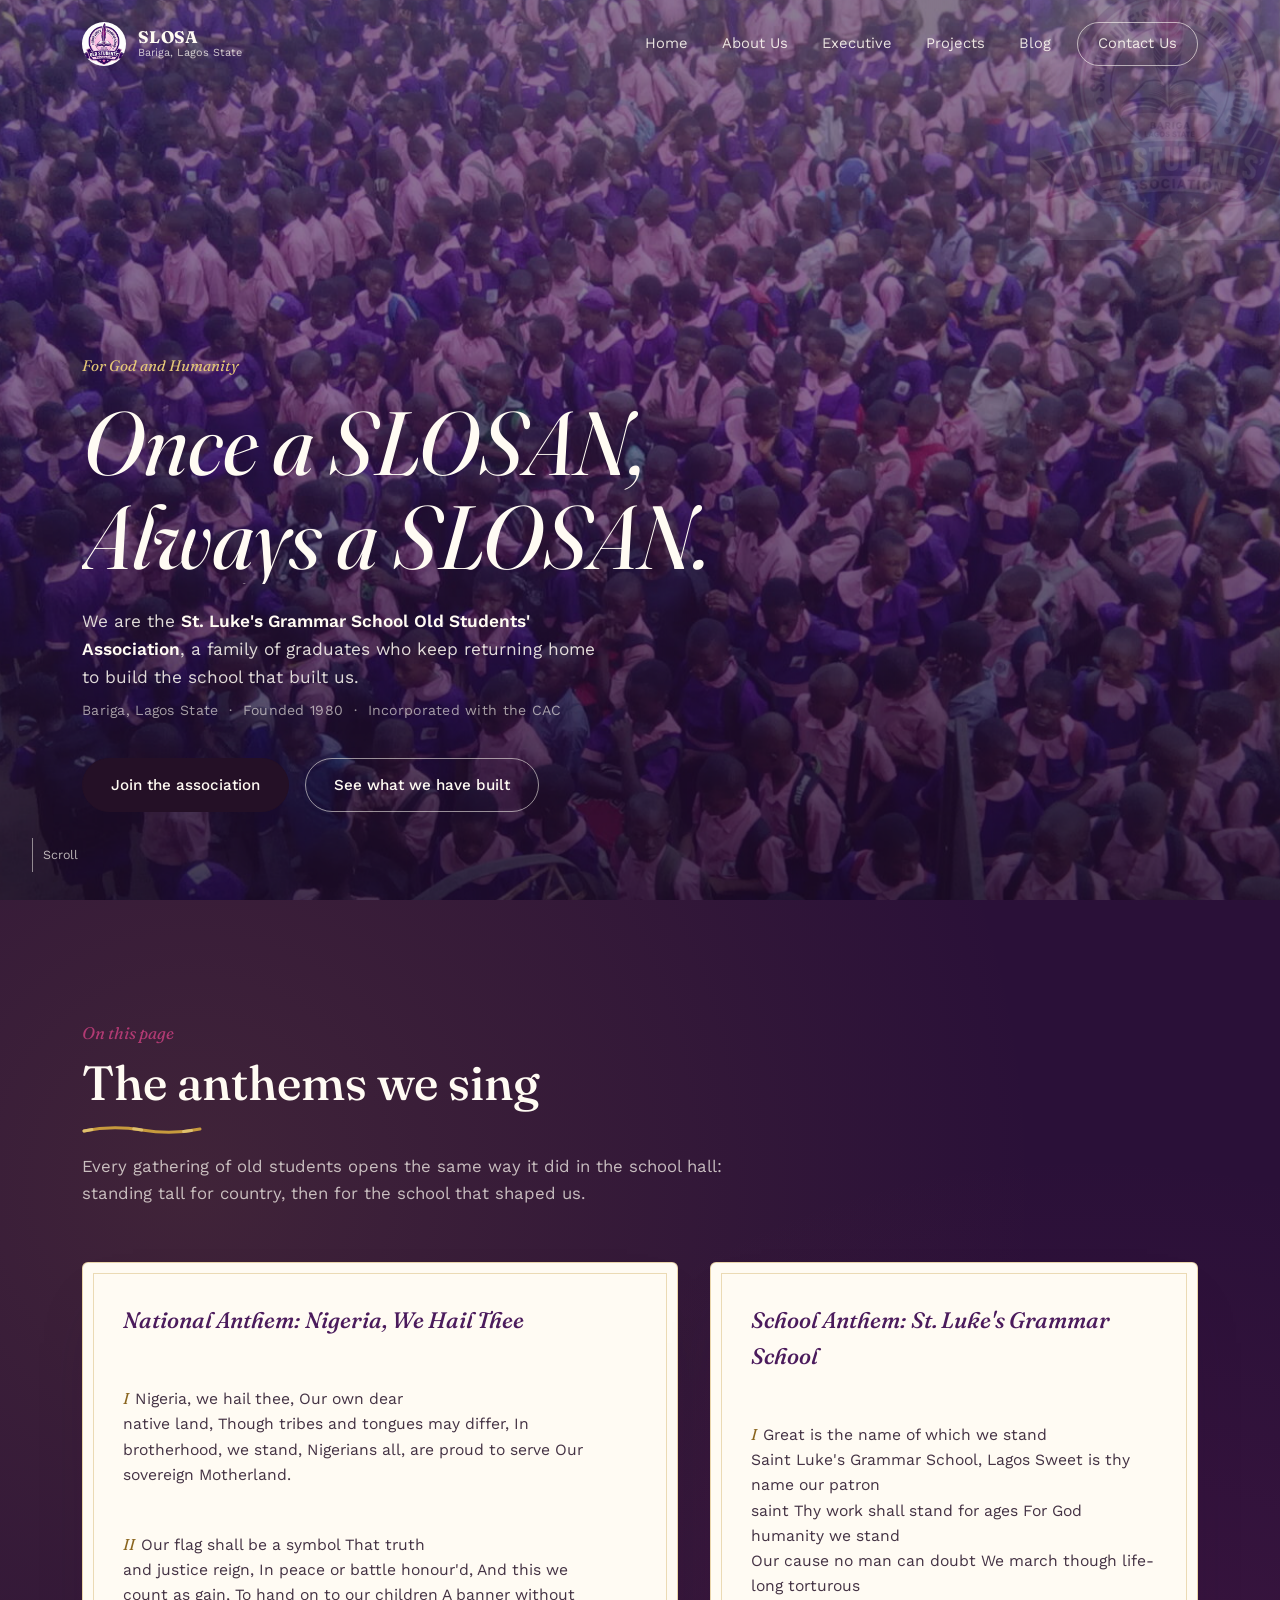
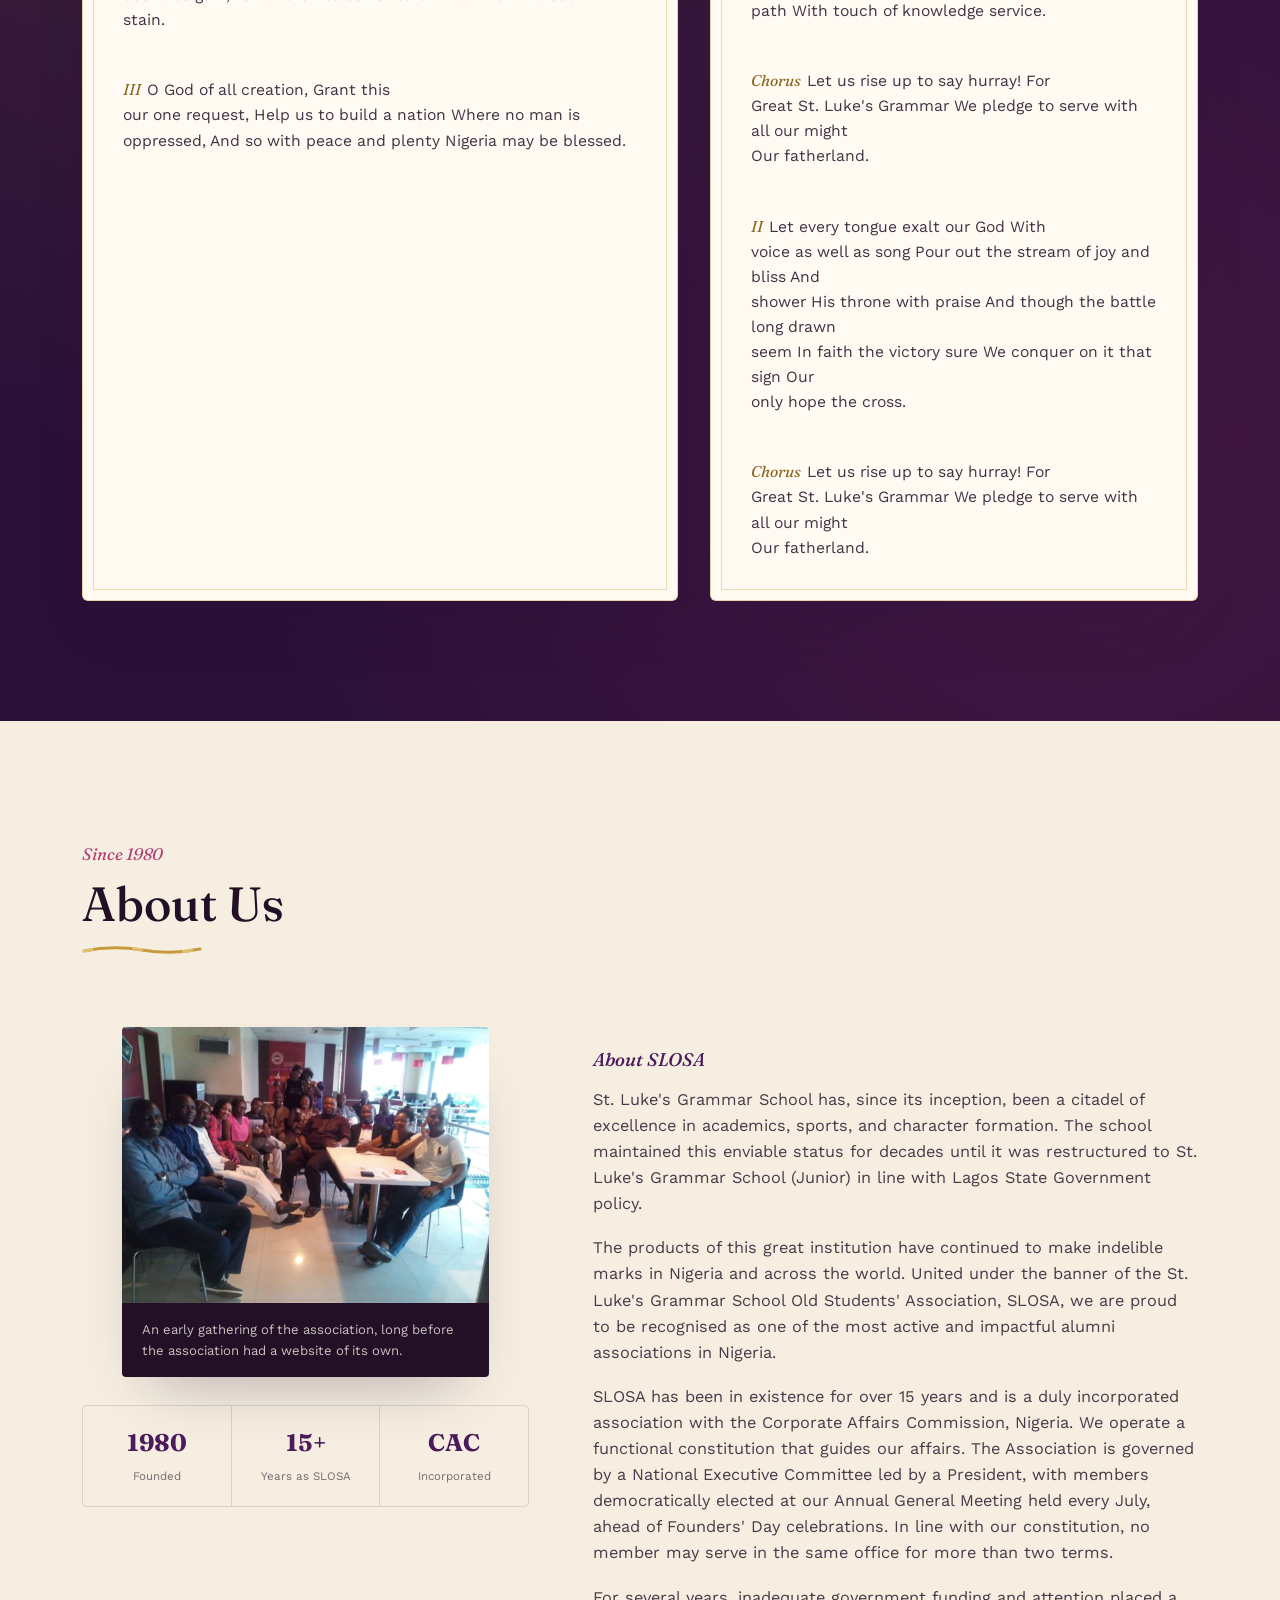
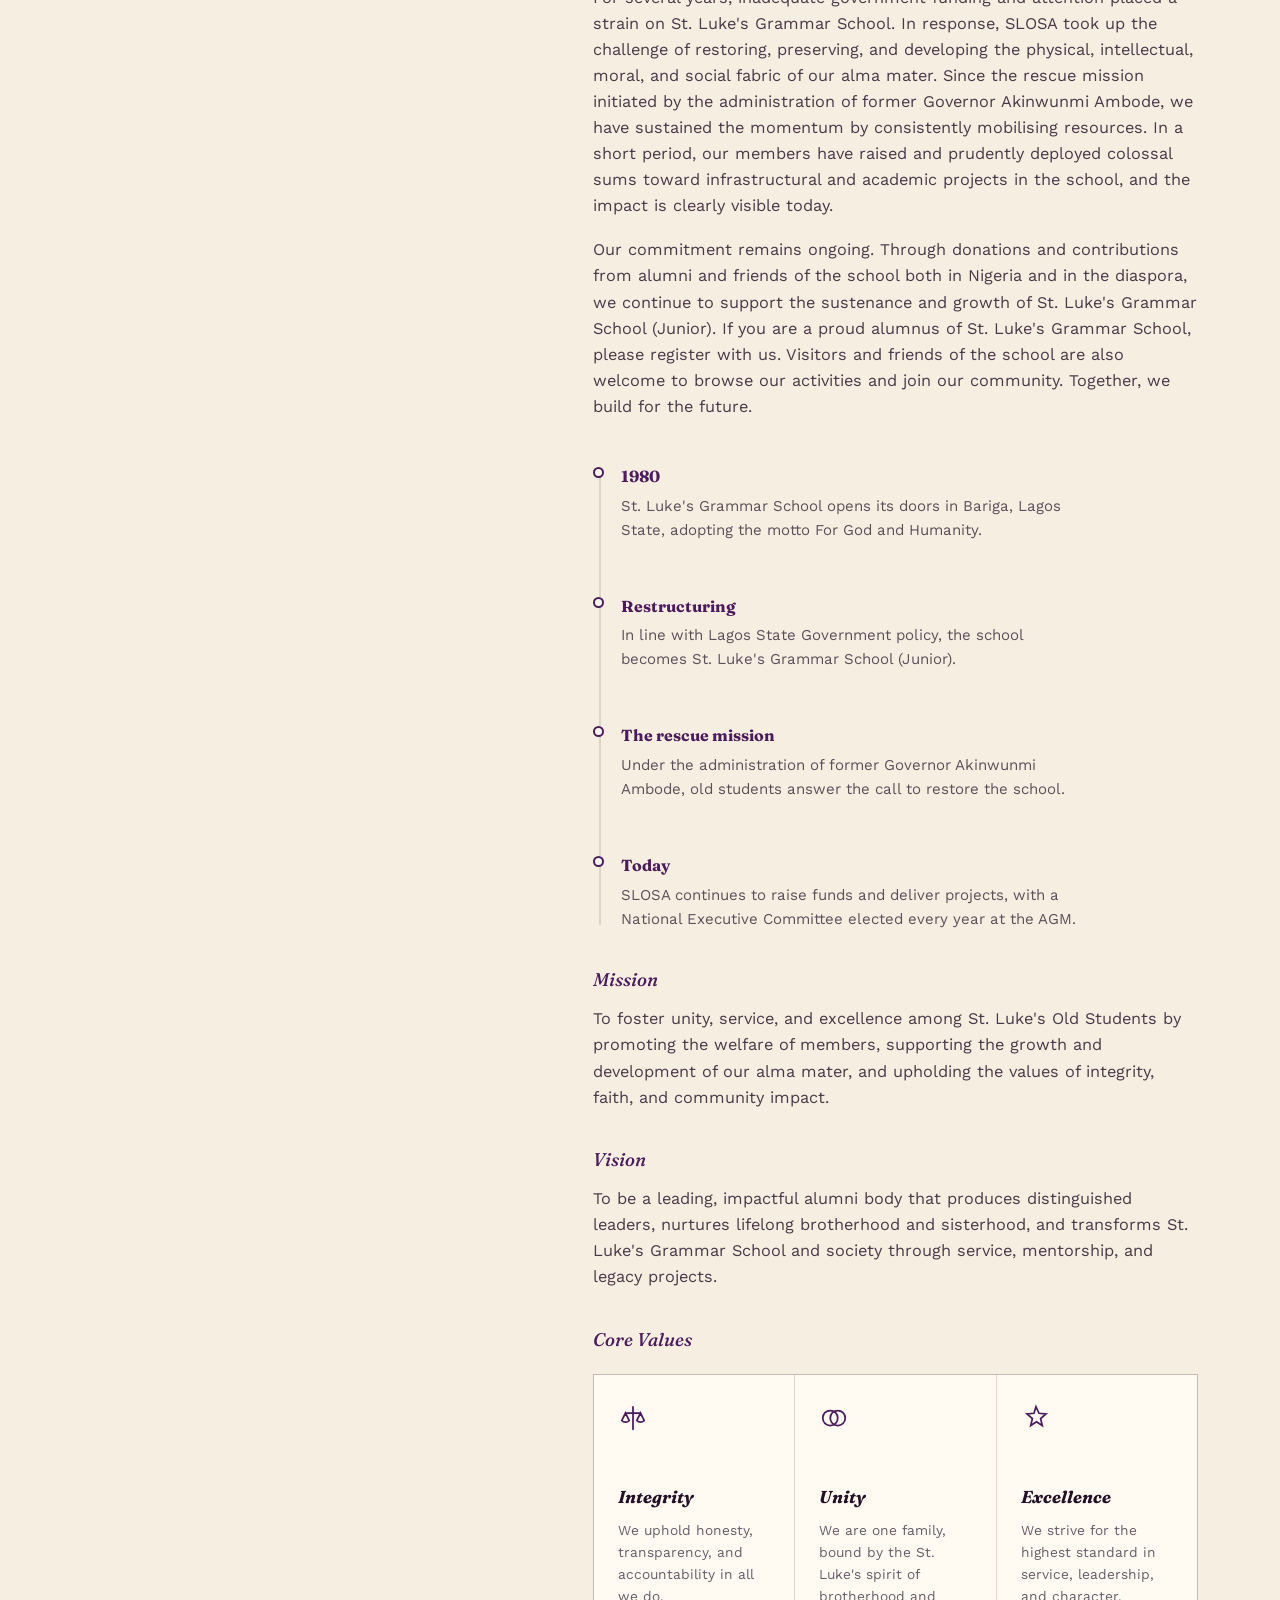
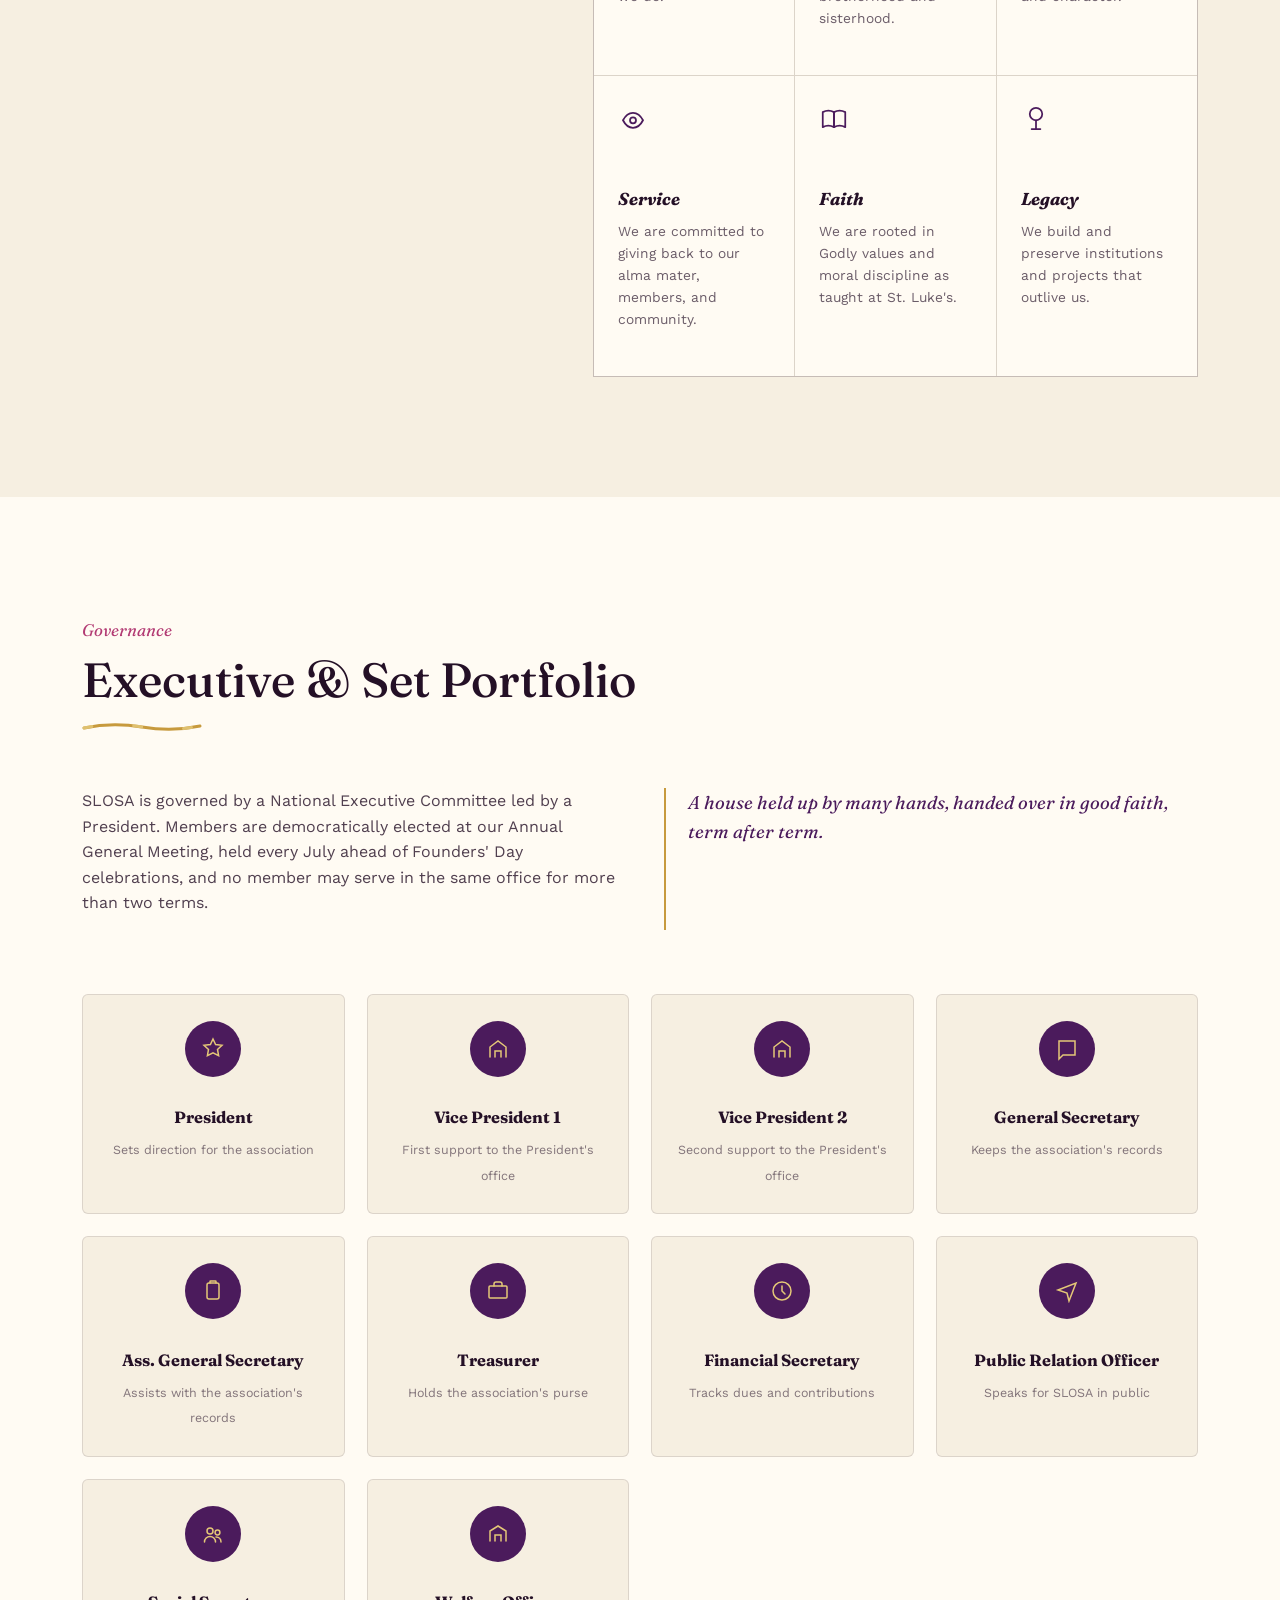
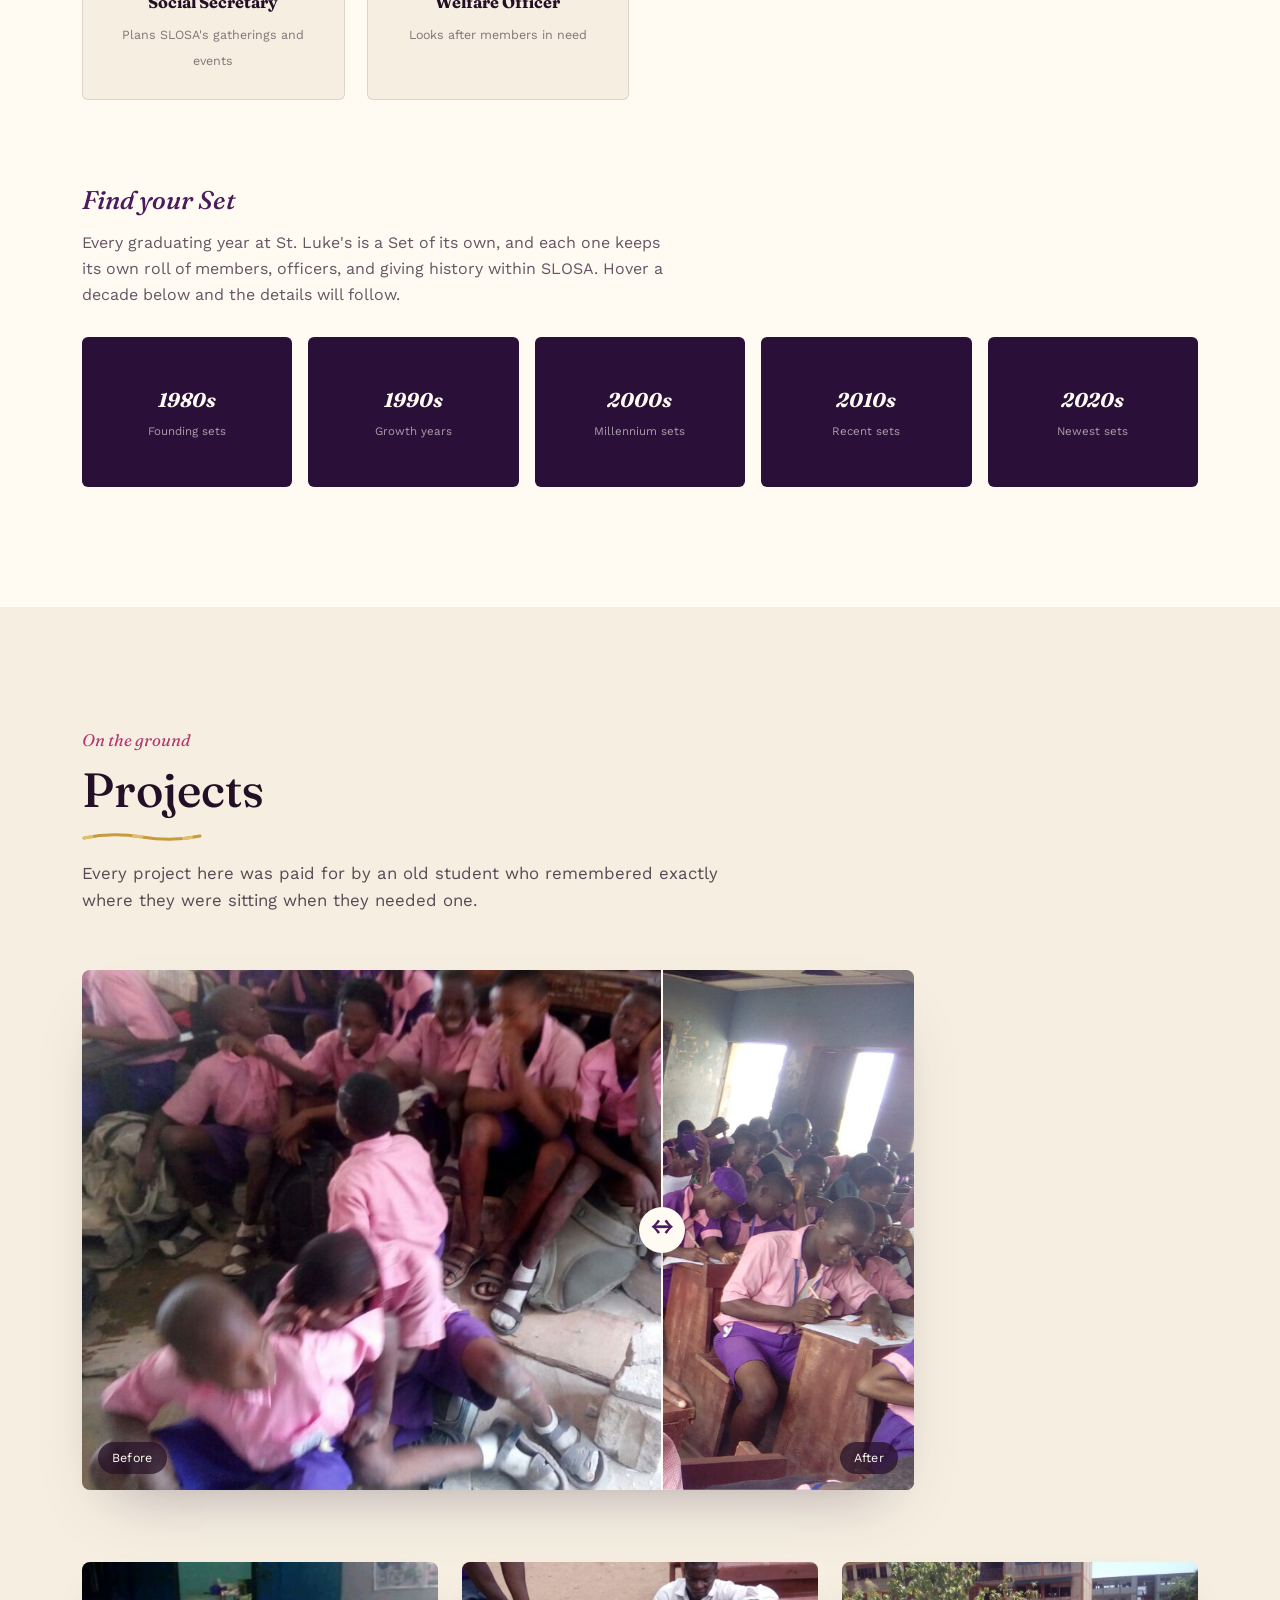
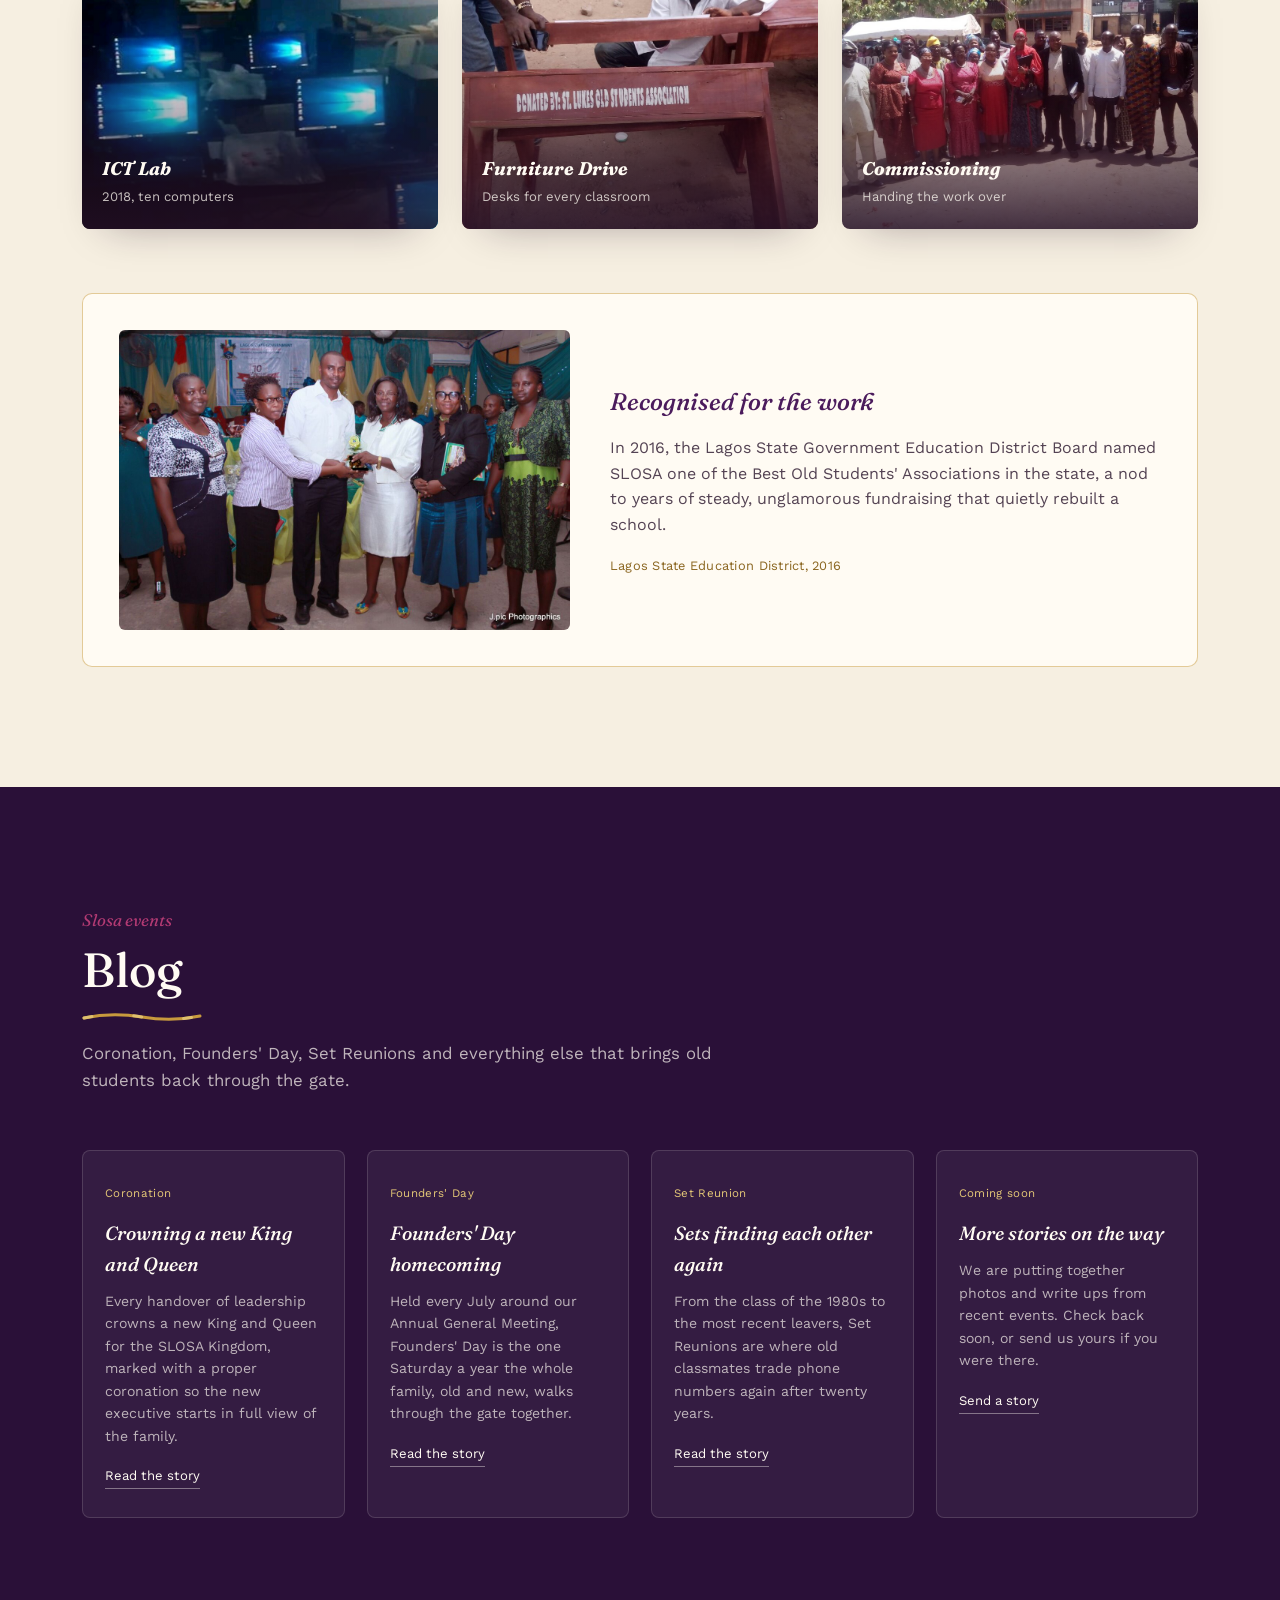
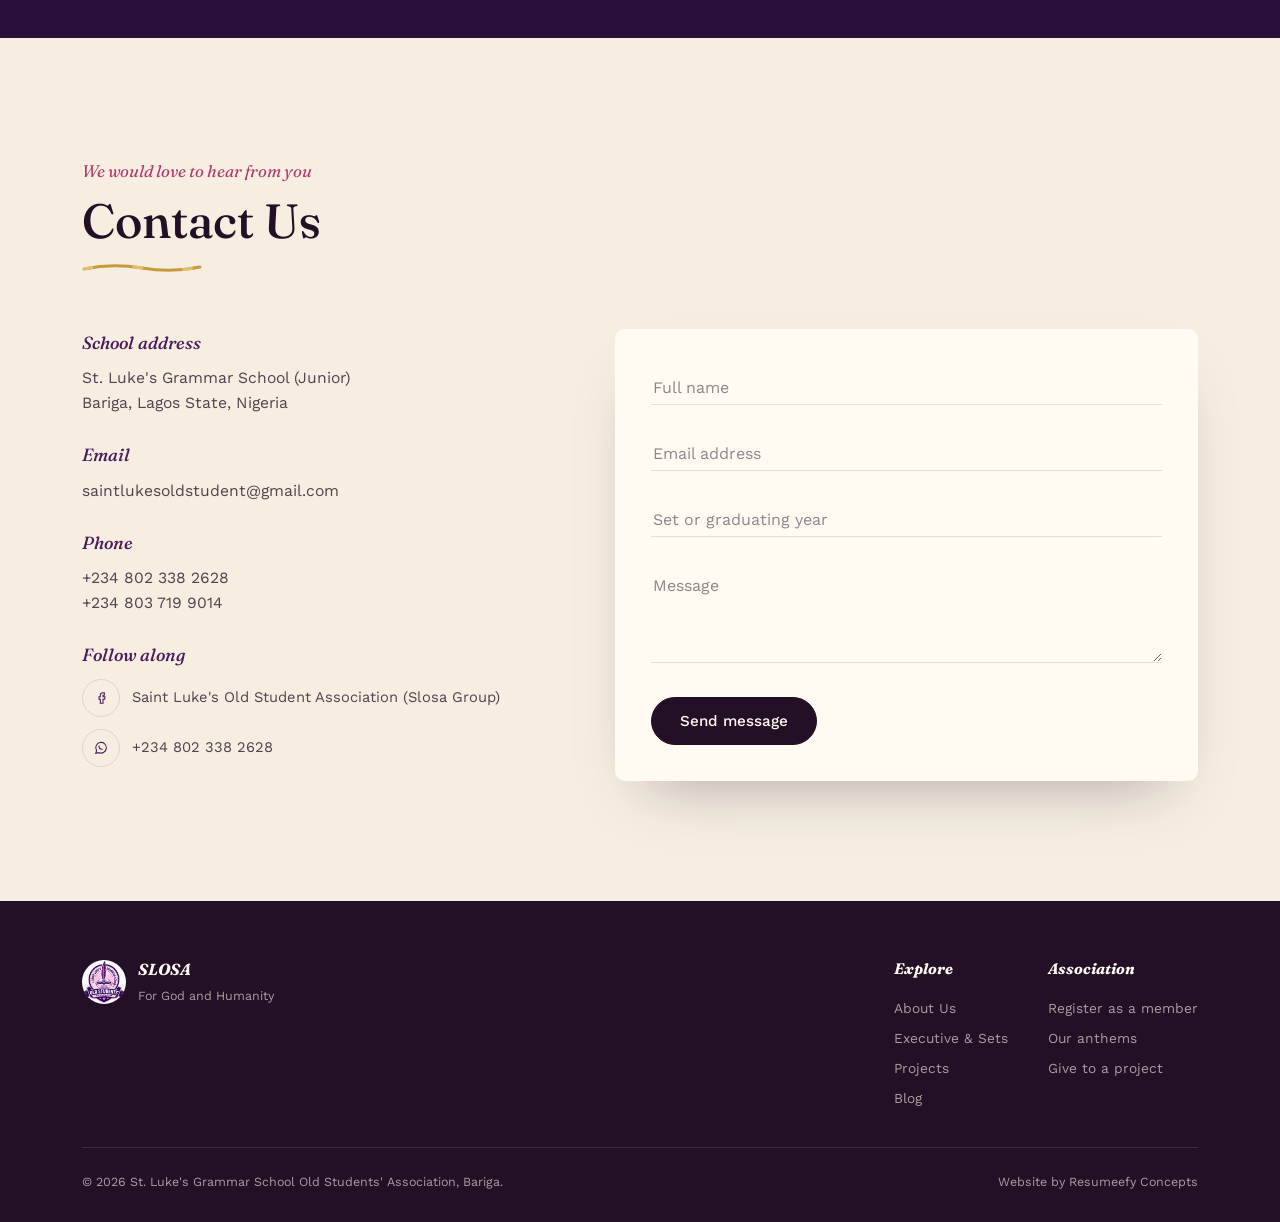
==== commit 8da0d1a2: "Edit index.html via Modev Suite" ====
--- a/index.html
+++ b/index.html
@@ -1,504 +1,1072 @@
 <!DOCTYPE html>
 <html lang="en">
-<head>
-<meta charset="UTF-8">
-<meta name="viewport" content="width=device-width, initial-scale=1.0">
-<title>SLOSA · St. Luke's Grammar School Old Students' Association</title>
-<meta name="description" content="The St. Luke's Grammar School Old Students' Association, Bariga, Lagos State. For God and Humanity.">
-<meta name="theme-color" content="#2a1038">
-<link rel="canonical" href="https://slosa.ng/">
-
-<link rel="icon" type="image/png" sizes="32x32" href="favicon-32.png">
-<link rel="icon" type="image/png" sizes="16x16" href="favicon-16.png">
-<link rel="shortcut icon" href="favicon.ico">
-<link rel="apple-touch-icon" sizes="180x180" href="apple-touch-icon.png">
-
-<meta property="og:type" content="website">
-<meta property="og:site_name" content="SLOSA">
-<meta property="og:title" content="SLOSA · St. Luke's Grammar School Old Students' Association">
-<meta property="og:description" content="A family of graduates who keep returning home to build the school that built us. Bariga, Lagos State. For God and Humanity.">
-<meta property="og:image" content="https://slosa.ng/assets/og-image.jpg">
-<meta property="og:url" content="https://slosa.ng/">
-<meta name="twitter:card" content="summary_large_image">
-<meta name="twitter:title" content="SLOSA · St. Luke's Grammar School Old Students' Association">
-<meta name="twitter:description" content="A family of graduates who keep returning home to build the school that built us.">
-<meta name="twitter:image" content="https://slosa.ng/assets/og-image.jpg">
-
-<link rel="preconnect" href="https://fonts.googleapis.com">
-<link rel="preconnect" href="https://fonts.gstatic.com" crossorigin>
-<link href="https://fonts.googleapis.com/css2?family=Fraunces:ital,opsz,wght@0,9..144,300;0,9..144,400;0,9..144,500;0,9..144,600;0,9..144,700;1,9..144,400;1,9..144,500;1,9..144,600&family=Work+Sans:ital,wght@0,300;0,400;0,500;0,600;0,700;1,400&display=swap" rel="stylesheet">
-<link rel="stylesheet" href="css/style.css">
-</head>
-
-<body>
-
-<header class="site-nav" id="siteNav">
-  <div class="wrap">
-    <a href="#home" class="brand">
-      <img src="assets/crest.jpg" alt="SLOSA crest" width="320" height="320">
-      <span class="brand-text">
-        <strong>SLOSA</strong>
-        <span>Bariga, Lagos State</span>
-      </span>
-    </a>
-    <nav class="main-links" id="mainLinks">
-      <a href="#home">Home</a>
-      <a href="#about">About Us</a>
-      <a href="#executive">Executive</a>
-      <a href="#projects">Projects</a>
-      <a href="#blog">Blog</a>
-      <a href="#contact" class="cta">Contact Us</a>
-    </nav>
-    <button class="burger" id="burger" aria-label="Open menu" aria-expanded="false">
-      <span></span><span></span><span></span>
-    </button>
-  </div>
-</header>
-<div class="nav-backdrop" id="navBackdrop"></div>
-
-<section class="hero" id="home">
-  <div class="hero-bg" id="heroBg"><div class="hero-bg-inner"></div></div>
-  <img class="hero-crest-watermark" src="assets/crest.jpg" alt="" width="320" height="320">
-  <div class="wrap hero-content">
-    <p class="hero-tag hero-anim" style="--d:0s">For God and Humanity</p>
-    <h1>
-      <span class="type-line" id="typeLine1">Once a SLOSAN,</span>
-      <span class="type-line" id="typeLine2">Always a SLOSAN.</span>
-    </h1>
-    <p class="hero-sub hero-anim" style="--d:2.05s">We are the <strong>St. Luke's Grammar School Old Students' Association</strong>, a family of graduates who keep returning home to build the school that built us.</p>
-    <p class="hero-meta hero-anim" style="--d:2.25s">Bariga, Lagos State &nbsp;·&nbsp; Founded 1980 &nbsp;·&nbsp; Incorporated with the CAC</p>
-    <div class="hero-actions hero-anim" style="--d:2.4s">
-      <a href="#contact" class="btn primary">Join the association</a>
-      <a href="#projects" class="btn ghost-light">See what we have built</a>
-    </div>
-  </div>
-  <div class="scroll-cue"><span class="line"></span>Scroll</div>
-</section>
-
-<section class="anthem-section section-pad" id="anthems">
-  <div class="wrap">
-    <div class="section-head reveal">
-      <span class="kicker">On this page</span>
-      <h2>The anthems we sing</h2>
-      <svg class="underline-draw" viewBox="0 0 120 12" overflow="visible"><path class="draw" d="M2 8 Q 30 2, 60 7 T 118 6"/><path class="shimmer" d="M2 8 Q 30 2, 60 7 T 118 6"/><circle class="nib" r="3"/></svg>
-      <p class="lede">Every gathering of old students opens the same way it did in the school hall: standing tall for country, then for the school that shaped us.</p>
-    </div>
-    <div class="anthem-grid">
-      <div class="anthem-card reveal">
-        <h3>National Anthem: Nigeria, We Hail Thee</h3>
-        <div class="anthem-stanza">
-          <p><span class="num">I</span>Nigeria, we hail thee,
-Our own dear native land,
-Though tribes and tongues may differ,
-In brotherhood, we stand,
-Nigerians all, are proud to serve
-Our sovereign Motherland.</p>
-        </div>
-        <div class="anthem-stanza">
-          <p><span class="num">II</span>Our flag shall be a symbol
-That truth and justice reign,
-In peace or battle honour'd,
-And this we count as gain,
-To hand on to our children
-A banner without stain.</p>
-        </div>
-        <div class="anthem-stanza">
-          <p><span class="num">III</span>O God of all creation,
-Grant this our one request,
-Help us to build a nation
-Where no man is oppressed,
-And so with peace and plenty
-Nigeria may be blessed.</p>
-        </div>
-      </div>
-      <div class="anthem-card reveal">
-        <h3>School Anthem: St. Luke's Grammar School</h3>
-        <div class="anthem-stanza">
-          <p><span class="num">I</span>Lorem ipsum dolor sit amet,
-Consectetur adipiscing elit,
-Sed do eiusmod tempor labore,
-Ut enim ad minim veniam,
-Quis nostrud exercitation ullamco,
-Laboris nisi ut aliquip.</p>
-        </div>
-        <div class="anthem-stanza">
-          <p><span class="num">II</span>Duis aute irure dolor in reprehenderit,
-In voluptate velit esse cillum,
-Excepteur sint occaecat cupidatat,
-Non proident sunt in culpa,
-Qui officia deserunt mollit,
-Anim id est laborum.</p>
-        </div>
-      </div>
-    </div>
-  </div>
-</section>
-
-<section class="about-section section-pad" id="about">
-  <div class="wrap">
-    <div class="section-head reveal">
-      <span class="kicker">Since 1980</span>
-      <h2>About Us</h2>
-      <svg class="underline-draw" viewBox="0 0 120 12" overflow="visible"><path class="draw" d="M2 8 Q 30 2, 60 7 T 118 6"/><path class="shimmer" d="M2 8 Q 30 2, 60 7 T 118 6"/><circle class="nib" r="3"/></svg>
-    </div>
-    <div class="about-layout">
-      <div class="about-sticky reveal">
-        <figure class="about-frame">
-          <img src="assets/inaugural-1.jpg" alt="Members of SLOSA at an inaugural meeting" width="1200" height="900" loading="lazy" decoding="async">
-          <figcaption>An early gathering of the association, long before the association had a website of its own.</figcaption>
-        </figure>
-        <div class="stat-strip">
-          <div><strong>1980</strong><span>Founded</span></div>
-          <div><strong>15+</strong><span>Years as SLOSA</span></div>
-          <div><strong>CAC</strong><span>Incorporated</span></div>
-        </div>
-      </div>
-      <div class="about-copy reveal">
-        <h4>About SLOSA</h4>
-        <p>St. Luke's Grammar School has, since its inception, been a citadel of excellence in academics, sports, and character formation. The school maintained this enviable status for decades until it was restructured to St. Luke's Grammar School (Junior) in line with Lagos State Government policy.</p>
-        <p>The products of this great institution have continued to make indelible marks in Nigeria and across the world. United under the banner of the St. Luke's Grammar School Old Students' Association, SLOSA, we are proud to be recognised as one of the most active and impactful alumni associations in Nigeria.</p>
-        <p>SLOSA has been in existence for over 15 years and is a duly incorporated association with the Corporate Affairs Commission, Nigeria. We operate a functional constitution that guides our affairs. The Association is governed by a National Executive Committee led by a President, with members democratically elected at our Annual General Meeting held every July, ahead of Founders' Day celebrations. In line with our constitution, no member may serve in the same office for more than two terms.</p>
-        <p>For several years, inadequate government funding and attention placed a strain on St. Luke's Grammar School. In response, SLOSA took up the challenge of restoring, preserving, and developing the physical, intellectual, moral, and social fabric of our alma mater. Since the rescue mission initiated by the administration of former Governor Akinwunmi Ambode, we have sustained the momentum by consistently mobilising resources. In a short period, our members have raised and prudently deployed colossal sums toward infrastructural and academic projects in the school, and the impact is clearly visible today.</p>
-        <p>Our commitment remains ongoing. Through donations and contributions from alumni and friends of the school both in Nigeria and in the diaspora, we continue to support the sustenance and growth of St. Luke's Grammar School (Junior). If you are a proud alumnus of St. Luke's Grammar School, please register with us. Visitors and friends of the school are also welcome to browse our activities and join our community. Together, we build for the future.</p>
-
-        <div class="timeline">
-          <div class="timeline-fill" id="timelineFill"></div>
-          <div class="timeline-item">
-            <strong>1980</strong>
-            <p>St. Luke's Grammar School opens its doors in Bariga, Lagos State, adopting the motto For God and Humanity.</p>
-          </div>
-          <div class="timeline-item">
-            <strong>Restructuring</strong>
-            <p>In line with Lagos State Government policy, the school becomes St. Luke's Grammar School (Junior).</p>
-          </div>
-          <div class="timeline-item">
-            <strong>The rescue mission</strong>
-            <p>Under the administration of former Governor Akinwunmi Ambode, old students answer the call to restore the school.</p>
-          </div>
-          <div class="timeline-item">
-            <strong>Today</strong>
-            <p>SLOSA continues to raise funds and deliver projects, with a National Executive Committee elected every year at the AGM.</p>
-          </div>
-        </div>
-
-        <h4>Mission</h4>
-        <p>To foster unity, service, and excellence among St. Luke's Old Students by promoting the welfare of members, supporting the growth and development of our alma mater, and upholding the values of integrity, faith, and community impact.</p>
-
-        <h4>Vision</h4>
-        <p>To be a leading, impactful alumni body that produces distinguished leaders, nurtures lifelong brotherhood and sisterhood, and transforms St. Luke's Grammar School and society through service, mentorship, and legacy projects.</p>
-
-        <h4>Core Values</h4>
-        <div class="values-grid">
-          <div class="value-card">
-            <svg viewBox="0 0 24 24" fill="none" stroke-width="1.4" stroke-linecap="round"><path d="M12 3v18M6 8l-3 6a4 4 0 0 0 6 0zM18 8l-3 6a4 4 0 0 0 6 0zM6 8h12" stroke="#4b1b5c"/></svg>
-            <h5>Integrity</h5>
-            <p>We uphold honesty, transparency, and accountability in all we do.</p>
-          </div>
-          <div class="value-card">
-            <svg viewBox="0 0 24 24" fill="none" stroke-width="1.4" stroke-linecap="round"><circle cx="9" cy="12" r="6" stroke="#4b1b5c"/><circle cx="15" cy="12" r="6" stroke="#4b1b5c"/></svg>
-            <h5>Unity</h5>
-            <p>We are one family, bound by the St. Luke's spirit of brotherhood and sisterhood.</p>
-          </div>
-          <div class="value-card">
-            <svg viewBox="0 0 24 24" fill="none" stroke-width="1.4" stroke-linecap="round"><path d="M12 3l2.4 5.2 5.6.5-4.3 3.8 1.3 5.5-4.6-3-4.6 3 1.3-5.5-4.3-3.8 5.6-.5z" stroke="#4b1b5c"/></svg>
-            <h5>Excellence</h5>
-            <p>We strive for the highest standard in service, leadership, and character.</p>
-          </div>
-          <div class="value-card">
-            <svg viewBox="0 0 24 24" fill="none" stroke-width="1.4" stroke-linecap="round"><path d="M4 13c2-4 5-6 8-6s6 2 8 6c-2 4-5 6-8 6s-6-2-8-6z" stroke="#4b1b5c"/><circle cx="12" cy="13" r="2.4" stroke="#4b1b5c"/></svg>
-            <h5>Service</h5>
-            <p>We are committed to giving back to our alma mater, members, and community.</p>
-          </div>
-          <div class="value-card">
-            <svg viewBox="0 0 24 24" fill="none" stroke-width="1.4" stroke-linecap="round" stroke-linejoin="round"><path d="M3 6.5c3-1.6 6-1.6 9 0v12c-3-1.6-6-1.6-9 0z" stroke="#4b1b5c"/><path d="M21 6.5c-3-1.6-6-1.6-9 0v12c3-1.6 6-1.6 9 0z" stroke="#4b1b5c"/></svg>
-            <h5>Faith</h5>
-            <p>We are rooted in Godly values and moral discipline as taught at St. Luke's.</p>
-          </div>
-          <div class="value-card">
-            <svg viewBox="0 0 24 24" fill="none" stroke-width="1.4" stroke-linecap="round"><circle cx="12" cy="8" r="5" stroke="#4b1b5c"/><path d="M12 13v7M8.5 20h7" stroke="#4b1b5c"/></svg>
-            <h5>Legacy</h5>
-            <p>We build and preserve institutions and projects that outlive us.</p>
-          </div>
-        </div>
-      </div>
-    </div>
-  </div>
-</section>
-
-<section class="exec-section section-pad" id="executive">
-  <div class="wrap">
-    <div class="section-head reveal">
-      <span class="kicker">Governance</span>
-      <h2>Executive &amp; Set Portfolio</h2>
-      <svg class="underline-draw" viewBox="0 0 120 12" overflow="visible"><path class="draw" d="M2 8 Q 30 2, 60 7 T 118 6"/><path class="shimmer" d="M2 8 Q 30 2, 60 7 T 118 6"/><circle class="nib" r="3"/></svg>
-    </div>
-    <div class="exec-intro">
-      <p class="reveal">SLOSA is governed by a National Executive Committee led by a President. Members are democratically elected at our Annual General Meeting, held every July ahead of Founders' Day celebrations, and no member may serve in the same office for more than two terms.</p>
-      <div class="rule-block reveal"><p>A house held up by many hands, handed over in good faith, term after term.</p></div>
-    </div>
-
-    <div class="role-grid">
-      <div class="role-card side-reveal from-left">
-        <div class="role-badge"><svg viewBox="0 0 24 24" fill="none" stroke-width="1.5" stroke-linecap="round"><path d="M12 2l2.6 5.6L21 8.3l-4.5 4.2 1.1 6.2L12 15.9l-5.6 2.8 1.1-6.2L3 8.3l6.4-.7z"/></svg></div>
-        <h5>President</h5>
-        <span>Sets direction for the association</span>
-      </div>
-      <div class="role-card side-reveal from-right">
-        <div class="role-badge"><svg viewBox="0 0 24 24" fill="none" stroke-width="1.5" stroke-linecap="round"><path d="M4 20V10l8-6 8 6v10M9 20v-6h6v6"/></svg></div>
-        <h5>Vice President 1</h5>
-        <span>First support to the President's office</span>
-      </div>
-      <div class="role-card side-reveal from-left">
-        <div class="role-badge"><svg viewBox="0 0 24 24" fill="none" stroke-width="1.5" stroke-linecap="round"><path d="M4 20V10l8-6 8 6v10M9 20v-6h6v6"/></svg></div>
-        <h5>Vice President 2</h5>
-        <span>Second support to the President's office</span>
-      </div>
-      <div class="role-card side-reveal from-right">
-        <div class="role-badge"><svg viewBox="0 0 24 24" fill="none" stroke-width="1.5" stroke-linecap="round"><path d="M4 4h16v14H8l-4 4z"/></svg></div>
-        <h5>General Secretary</h5>
-        <span>Keeps the association's records</span>
-      </div>
-      <div class="role-card side-reveal from-left">
-        <div class="role-badge"><svg viewBox="0 0 24 24" fill="none" stroke-width="1.5" stroke-linecap="round"><rect x="6" y="4" width="12" height="16" rx="2"/><path d="M9 4V2.6a.6.6 0 0 1 .6-.6h4.8a.6.6 0 0 1 .6.6V4"/></svg></div>
-        <h5>Ass. General Secretary</h5>
-        <span>Assists with the association's records</span>
-      </div>
-      <div class="role-card side-reveal from-right">
-        <div class="role-badge"><svg viewBox="0 0 24 24" fill="none" stroke-width="1.5" stroke-linecap="round"><rect x="3" y="7" width="18" height="12" rx="1"/><path d="M8 7V5a2 2 0 0 1 2-2h4a2 2 0 0 1 2 2v2"/></svg></div>
-        <h5>Treasurer</h5>
-        <span>Holds the association's purse</span>
-      </div>
-      <div class="role-card side-reveal from-left">
-        <div class="role-badge"><svg viewBox="0 0 24 24" fill="none" stroke-width="1.5" stroke-linecap="round"><circle cx="12" cy="12" r="9"/><path d="M12 7v5l3 3"/></svg></div>
-        <h5>Financial Secretary</h5>
-        <span>Tracks dues and contributions</span>
-      </div>
-      <div class="role-card side-reveal from-right">
-        <div class="role-badge"><svg viewBox="0 0 24 24" fill="none" stroke-width="1.5" stroke-linecap="round"><path d="M3 11l18-7-7 18-2-8z"/></svg></div>
-        <h5>Public Relation Officer</h5>
-        <span>Speaks for SLOSA in public</span>
-      </div>
-      <div class="role-card side-reveal from-left">
-        <div class="role-badge"><svg viewBox="0 0 24 24" fill="none" stroke-width="1.5" stroke-linecap="round"><circle cx="9" cy="9" r="3"/><circle cx="16.5" cy="10.5" r="2.4"/><path d="M3.5 20c0-3.2 2.5-5.5 5.5-5.5s5.5 2.3 5.5 5.5"/><path d="M15 15c2.8 0 5 2 5 5"/></svg></div>
-        <h5>Social Secretary</h5>
-        <span>Plans SLOSA's gatherings and events</span>
-      </div>
-      <div class="role-card side-reveal from-right">
-        <div class="role-badge"><svg viewBox="0 0 24 24" fill="none" stroke-width="1.5" stroke-linecap="round"><path d="M4 19V9l8-5 8 5v10"/><path d="M9 19v-6h6v6"/></svg></div>
-        <h5>Welfare Officer</h5>
-        <span>Looks after members in need</span>
-      </div>
-    </div>
-
-    <div class="sets-heading reveal">
-      <h3>Find your Set</h3>
-      <p>Every graduating year at St. Luke's is a Set of its own, and each one keeps its own roll of members, officers, and giving history within SLOSA. Hover a decade below and the details will follow.</p>
-    </div>
-    <div class="set-grid reveal">
-      <div class="set-card"><div class="set-inner">
-        <div class="set-face set-front"><strong>1980s</strong><span>Founding sets</span></div>
-        <div class="set-face set-back">Roll and reunion updates coming soon</div>
-      </div></div>
-      <div class="set-card"><div class="set-inner">
-        <div class="set-face set-front"><strong>1990s</strong><span>Growth years</span></div>
-        <div class="set-face set-back">Roll and reunion updates coming soon</div>
-      </div></div>
-      <div class="set-card"><div class="set-inner">
-        <div class="set-face set-front"><strong>2000s</strong><span>Millennium sets</span></div>
-        <div class="set-face set-back">Roll and reunion updates coming soon</div>
-      </div></div>
-      <div class="set-card"><div class="set-inner">
-        <div class="set-face set-front"><strong>2010s</strong><span>Recent sets</span></div>
-        <div class="set-face set-back">Roll and reunion updates coming soon</div>
-      </div></div>
-      <div class="set-card"><div class="set-inner">
-        <div class="set-face set-front"><strong>2020s</strong><span>Newest sets</span></div>
-        <div class="set-face set-back">Roll and reunion updates coming soon</div>
-      </div></div>
-    </div>
-  </div>
-</section>
-
-<section class="projects-section section-pad" id="projects">
-  <div class="wrap">
-    <div class="section-head projects-intro reveal">
-      <span class="kicker">On the ground</span>
-      <h2>Projects</h2>
-      <svg class="underline-draw" viewBox="0 0 120 12" overflow="visible"><path class="draw" d="M2 8 Q 30 2, 60 7 T 118 6"/><path class="shimmer" d="M2 8 Q 30 2, 60 7 T 118 6"/><circle class="nib" r="3"/></svg>
-      <p class="lede">Every project here was paid for by an old student who remembered exactly where they were sitting when they needed one.</p>
-    </div>
-
-    <div class="compare reveal" id="compare">
-      <img src="assets/before-1.jpg" alt="Pupils seated on blocks and the floor before SLOSA's furniture donations" class="compare-before" width="1200" height="675" decoding="async">
-      <img src="assets/after-1.jpg" alt="Pupils seated at proper desks after SLOSA's furniture donations" class="compare-after" id="compareAfter" width="1200" height="900" decoding="async">
-      <div class="compare-handle" id="compareHandle"></div>
-      <span class="compare-label before">Before</span>
-      <span class="compare-label after">After</span>
-    </div>
-
-    <div class="project-grid reveal">
-      <button type="button" class="project-card" data-caption="Ten computers and a fully equipped ICT lab, delivered in 2018." aria-label="Open larger photo: ICT Lab, 2018, ten computers">
-        <img src="assets/ict-lab.jpg" alt="ICT Lab computers donated by SLOSA" width="1000" height="750" loading="lazy" decoding="async">
-        <span class="project-overlay"><span><strong>ICT Lab</strong><span>2018, ten computers</span></span></span>
-      </button>
-      <button type="button" class="project-card" data-caption="New desks and benches donated by the association, each one stamped with the SLOSA name." aria-label="Open larger photo: Furniture Drive, desks for every classroom">
-        <img src="assets/furniture-a.jpg" alt="Furniture donated by SLOSA" width="1200" height="675" loading="lazy" decoding="async">
-        <span class="project-overlay"><span><strong>Furniture Drive</strong><span>Desks for every classroom</span></span></span>
-      </button>
-      <button type="button" class="project-card" data-caption="Old students and school authorities at the handover of a completed project." aria-label="Open larger photo: Commissioning, handing the work over">
-        <img src="assets/commission.jpg" alt="Project commissioning ceremony" width="1200" height="675" loading="lazy" decoding="async">
-        <span class="project-overlay"><span><strong>Commissioning</strong><span>Handing the work over</span></span></span>
-      </button>
-    </div>
-
-    <div class="award-feature reveal">
-      <img src="assets/award.jpg" alt="SLOSA receiving an award from the Lagos State Education District Board" width="1200" height="800" loading="lazy" decoding="async">
-      <div>
-        <h4>Recognised for the work</h4>
-        <p>In 2016, the Lagos State Government Education District Board named SLOSA one of the Best Old Students' Associations in the state, a nod to years of steady, unglamorous fundraising that quietly rebuilt a school.</p>
-        <span class="award-badge">Lagos State Education District, 2016</span>
-      </div>
-    </div>
-  </div>
-</section>
-
-<section class="blog-section section-pad" id="blog">
-  <div class="wrap">
-    <div class="section-head reveal">
-      <span class="kicker">Slosa events</span>
-      <h2>Blog</h2>
-      <svg class="underline-draw" viewBox="0 0 120 12" overflow="visible"><path class="draw" d="M2 8 Q 30 2, 60 7 T 118 6"/><path class="shimmer" d="M2 8 Q 30 2, 60 7 T 118 6"/><circle class="nib" r="3"/></svg>
-      <p class="lede">Coronation, Founders' Day, Set Reunions and everything else that brings old students back through the gate.</p>
-    </div>
-    <div class="blog-grid reveal">
-      <article class="blog-card">
-        <span class="tag">Coronation</span>
-        <h4>Crowning a new King and Queen</h4>
-        <p>Every handover of leadership crowns a new King and Queen for the SLOSA Kingdom, marked with a proper coronation so the new executive starts in full view of the family.</p>
-        <a href="#contact" class="read">Read the story</a>
-      </article>
-      <article class="blog-card">
-        <span class="tag">Founders' Day</span>
-        <h4>Founders' Day homecoming</h4>
-        <p>Held every July around our Annual General Meeting, Founders' Day is the one Saturday a year the whole family, old and new, walks through the gate together.</p>
-        <a href="#contact" class="read">Read the story</a>
-      </article>
-      <article class="blog-card">
-        <span class="tag">Set Reunion</span>
-        <h4>Sets finding each other again</h4>
-        <p>From the class of the 1980s to the most recent leavers, Set Reunions are where old classmates trade phone numbers again after twenty years.</p>
-        <a href="#contact" class="read">Read the story</a>
-      </article>
-      <article class="blog-card">
-        <span class="tag">Coming soon</span>
-        <h4>More stories on the way</h4>
-        <p>We are putting together photos and write ups from recent events. Check back soon, or send us yours if you were there.</p>
-        <a href="#contact" class="read">Send a story</a>
-      </article>
-    </div>
-  </div>
-</section>
-
-<section class="contact-section section-pad" id="contact">
-  <div class="wrap">
-    <div class="section-head reveal">
-      <span class="kicker">We would love to hear from you</span>
-      <h2>Contact Us</h2>
-      <svg class="underline-draw" viewBox="0 0 120 12" overflow="visible"><path class="draw" d="M2 8 Q 30 2, 60 7 T 118 6"/><path class="shimmer" d="M2 8 Q 30 2, 60 7 T 118 6"/><circle class="nib" r="3"/></svg>
-    </div>
-    <div class="contact-layout">
-      <div class="contact-info reveal">
-        <h4>School address</h4>
-        <p>St. Luke's Grammar School (Junior)<br>Bariga, Lagos State, Nigeria</p>
-        <h4>Email</h4>
-        <p><a href="mailto:saintlukesoldstudent@gmail.com">saintlukesoldstudent@gmail.com</a></p>
-        <h4>Phone</h4>
-        <p>
-          <a href="tel:+2348023382628">+234 802 338 2628</a><br>
-          <a href="tel:+2348037199014">+234 803 719 9014</a>
-        </p>
-        <h4>Follow along</h4>
-        <ul class="social-list">
-          <li>
-            <a href="https://facebook.com/groups/197463743660875/" aria-label="Facebook" target="_blank" rel="noopener"><svg viewBox="0 0 24 24" fill="none" stroke-width="1.6" stroke-linecap="round"><path d="M15 8h2V4h-2a4 4 0 0 0-4 4v2H9v4h2v6h4v-6h2.5l.5-4H15V8z"/></svg></a>
-            <a href="https://facebook.com/groups/197463743660875/" target="_blank" rel="noopener">Saint Luke's Old Student Association (Slosa Group)</a>
-          </li>
-          <li>
-            <a href="https://wa.me/2348023382628" aria-label="WhatsApp" target="_blank" rel="noopener"><svg viewBox="0 0 24 24" fill="none" stroke-width="1.6" stroke-linecap="round"><path d="M4 20l1.4-4A8 8 0 1 1 9 19z"/><path d="M9 9c0 3 2 5 5 5"/></svg></a>
-            <a href="https://wa.me/2348023382628" target="_blank" rel="noopener">+234 802 338 2628</a>
-          </li>
-        </ul>
-      </div>
-      <form class="contact-form reveal" id="contactForm">
-        <div class="field">
-          <input type="text" id="cf-name" name="name" placeholder=" " required>
-          <label for="cf-name">Full name</label>
-          <span class="field-line"></span>
-        </div>
-        <div class="field">
-          <input type="email" id="cf-email" name="email" placeholder=" " required>
-          <label for="cf-email">Email address</label>
-          <span class="field-line"></span>
-        </div>
-        <div class="field">
-          <input type="text" id="cf-set" name="set" placeholder=" ">
-          <label for="cf-set">Set or graduating year</label>
-          <span class="field-line"></span>
-        </div>
-        <div class="field">
-          <textarea id="cf-message" name="message" placeholder=" " required></textarea>
-          <label for="cf-message">Message</label>
-          <span class="field-line"></span>
-        </div>
-        <button type="submit" class="btn primary">Send message</button>
-      </form>
-    </div>
-  </div>
-</section>
-
-<footer>
-  <div class="wrap">
-    <div class="footer-top">
-      <div class="footer-brand">
-        <img src="assets/crest.jpg" alt="SLOSA crest" width="320" height="320" loading="lazy" decoding="async">
-        <span>
-          <strong>SLOSA</strong>
-          <span style="font-size:0.78rem;">For God and Humanity</span>
-        </span>
-      </div>
-      <div class="footer-links">
-        <div>
-          <strong>Explore</strong>
+  <head>
+    <meta charset="UTF-8" />
+    <meta name="viewport" content="width=device-width, initial-scale=1.0" />
+    <title>SLOSA · St. Luke's Grammar School Old Students' Association</title>
+    <meta
+      name="description"
+      content="The St. Luke's Grammar School Old Students' Association, Bariga, Lagos State. For God and Humanity."
+    />
+    <meta name="theme-color" content="#2a1038" />
+    <link rel="canonical" href="https://slosa.ng/" />
+
+    <link rel="icon" type="image/png" sizes="32x32" href="favicon-32.png" />
+    <link rel="icon" type="image/png" sizes="16x16" href="favicon-16.png" />
+    <link rel="shortcut icon" href="favicon.ico" />
+    <link rel="apple-touch-icon" sizes="180x180" href="apple-touch-icon.png" />
+
+    <meta property="og:type" content="website" />
+    <meta property="og:site_name" content="SLOSA" />
+    <meta
+      property="og:title"
+      content="SLOSA · St. Luke's Grammar School Old Students' Association"
+    />
+    <meta
+      property="og:description"
+      content="A family of graduates who keep returning home to build the school that built us. Bariga, Lagos State. For God and Humanity."
+    />
+    <meta property="og:image" content="https://slosa.ng/assets/og-image.jpg" />
+    <meta property="og:url" content="https://slosa.ng/" />
+    <meta name="twitter:card" content="summary_large_image" />
+    <meta
+      name="twitter:title"
+      content="SLOSA · St. Luke's Grammar School Old Students' Association"
+    />
+    <meta
+      name="twitter:description"
+      content="A family of graduates who keep returning home to build the school that built us."
+    />
+    <meta name="twitter:image" content="https://slosa.ng/assets/og-image.jpg" />
+
+    <link rel="preconnect" href="https://fonts.googleapis.com" />
+    <link rel="preconnect" href="https://fonts.gstatic.com" crossorigin />
+    <link
+      href="https://fonts.googleapis.com/css2?family=Fraunces:ital,opsz,wght@0,9..144,300;0,9..144,400;0,9..144,500;0,9..144,600;0,9..144,700;1,9..144,400;1,9..144,500;1,9..144,600&family=Work+Sans:ital,wght@0,300;0,400;0,500;0,600;0,700;1,400&display=swap"
+      rel="stylesheet"
+    />
+    <link rel="stylesheet" href="css/style.css" />
+  </head>
+
+  <body>
+    <header class="site-nav" id="siteNav">
+      <div class="wrap">
+        <a href="#home" class="brand">
+          <img
+            src="assets/crest.jpg"
+            alt="SLOSA crest"
+            width="320"
+            height="320"
+          />
+          <span class="brand-text">
+            <strong>SLOSA</strong>
+            <span>Bariga, Lagos State</span>
+          </span>
+        </a>
+        <nav class="main-links" id="mainLinks">
+          <a href="#home">Home</a>
           <a href="#about">About Us</a>
-          <a href="#executive">Executive &amp; Sets</a>
+          <a href="#executive">Executive</a>
           <a href="#projects">Projects</a>
           <a href="#blog">Blog</a>
-        </div>
-        <div>
-          <strong>Association</strong>
-          <a href="#contact">Register as a member</a>
-          <a href="#anthems">Our anthems</a>
-          <a href="#contact">Give to a project</a>
-        </div>
+          <a href="#contact" class="cta">Contact Us</a>
+        </nav>
+        <button
+          class="burger"
+          id="burger"
+          aria-label="Open menu"
+          aria-expanded="false"
+        >
+          <span></span><span></span><span></span>
+        </button>
       </div>
+    </header>
+    <div class="nav-backdrop" id="navBackdrop"></div>
+
+    <section class="hero" id="home">
+      <div class="hero-bg" id="heroBg"><div class="hero-bg-inner"></div></div>
+      <img
+        class="hero-crest-watermark"
+        src="assets/crest.jpg"
+        alt=""
+        width="320"
+        height="320"
+      />
+      <div class="wrap hero-content">
+        <p class="hero-tag hero-anim" style="--d: 0s">For God and Humanity</p>
+        <h1>
+          <span class="type-line" id="typeLine1">Once a SLOSAN,</span>
+          <span class="type-line" id="typeLine2">Always a SLOSAN.</span>
+        </h1>
+        <p class="hero-sub hero-anim" style="--d: 2.05s">
+          We are the
+          <strong>St. Luke's Grammar School Old Students' Association</strong>,
+          a family of graduates who keep returning home to build the school that
+          built us.
+        </p>
+        <p class="hero-meta hero-anim" style="--d: 2.25s">
+          Bariga, Lagos State &nbsp;·&nbsp; Founded 1980 &nbsp;·&nbsp;
+          Incorporated with the CAC
+        </p>
+        <div class="hero-actions hero-anim" style="--d: 2.4s">
+          <a href="#contact" class="btn primary">Join the association</a>
+          <a href="#projects" class="btn ghost-light">See what we have built</a>
+        </div>
+      </div>
+      <div class="scroll-cue"><span class="line"></span>Scroll</div>
+    </section>
+
+    <section class="anthem-section section-pad" id="anthems">
+      <div class="wrap">
+        <div class="section-head reveal">
+          <span class="kicker">On this page</span>
+          <h2>The anthems we sing</h2>
+          <svg class="underline-draw" viewBox="0 0 120 12" overflow="visible">
+            <path class="draw" d="M2 8 Q 30 2, 60 7 T 118 6" />
+            <path class="shimmer" d="M2 8 Q 30 2, 60 7 T 118 6" />
+            <circle class="nib" r="3" />
+          </svg>
+          <p class="lede">
+            Every gathering of old students opens the same way it did in the
+            school hall: standing tall for country, then for the school that
+            shaped us.
+          </p>
+        </div>
+        <div class="anthem-grid">
+          <div class="anthem-card reveal">
+            <h3>National Anthem: Nigeria, We Hail Thee</h3>
+            <div class="anthem-stanza">
+              <p>
+                <span class="num">I</span>Nigeria, we hail thee, Our own dear
+                native land, Though tribes and tongues may differ, In
+                brotherhood, we stand, Nigerians all, are proud to serve Our
+                sovereign Motherland.
+              </p>
+            </div>
+            <div class="anthem-stanza">
+              <p>
+                <span class="num">II</span>Our flag shall be a symbol That truth
+                and justice reign, In peace or battle honour'd, And this we
+                count as gain, To hand on to our children A banner without
+                stain.
+              </p>
+            </div>
+            <div class="anthem-stanza">
+              <p>
+                <span class="num">III</span>O God of all creation, Grant this
+                our one request, Help us to build a nation Where no man is
+                oppressed, And so with peace and plenty Nigeria may be blessed.
+              </p>
+            </div>
+          </div>
+          <div class="anthem-card reveal">
+            <h3>School Anthem: St. Luke's Grammar School</h3>
+            <div class="anthem-stanza">
+              <p>
+                <span class="num">I</span>Great is the name of which we stand
+                Saint Luke's Grammar School, Lagos Sweet is thy name our patron
+                saint Thy work shall stand for ages For God humanity we stand
+                Our cause no man can doubt We march though life-long torturous
+                path With touch of knowledge service.
+              </p>
+            </div>
+            <div class="anthem-stanza">
+              <p>
+                <span class="num">Chorus</span>Let us rise up to say hurray! For
+                Great St. Luke's Grammar We pledge to serve with all our might
+                Our fatherland.
+              </p>
+            </div>
+            <div class="anthem-stanza">
+              <p>
+                <span class="num">II</span>Let every tongue exalt our God With
+                voice as well as song Pour out the stream of joy and bliss And
+                shower His throne with praise And though the battle long drawn
+                seem In faith the victory sure We conquer on it that sign Our
+                only hope the cross.
+              </p>
+            </div>
+            <div class="anthem-stanza">
+              <p>
+                <span class="num">Chorus</span>Let us rise up to say hurray! For
+                Great St. Luke's Grammar We pledge to serve with all our might
+                Our fatherland.
+              </p>
+            </div>
+          </div>
+        </div>
+      </div>
+    </section>
+
+    <section class="about-section section-pad" id="about">
+      <div class="wrap">
+        <div class="section-head reveal">
+          <span class="kicker">Since 1980</span>
+          <h2>About Us</h2>
+          <svg class="underline-draw" viewBox="0 0 120 12" overflow="visible">
+            <path class="draw" d="M2 8 Q 30 2, 60 7 T 118 6" />
+            <path class="shimmer" d="M2 8 Q 30 2, 60 7 T 118 6" />
+            <circle class="nib" r="3" />
+          </svg>
+        </div>
+        <div class="about-layout">
+          <div class="about-sticky reveal">
+            <figure class="about-frame">
+              <img
+                src="assets/inaugural-1.jpg"
+                alt="Members of SLOSA at an inaugural meeting"
+                width="1200"
+                height="900"
+                loading="lazy"
+                decoding="async"
+              />
+              <figcaption>
+                An early gathering of the association, long before the
+                association had a website of its own.
+              </figcaption>
+            </figure>
+            <div class="stat-strip">
+              <div><strong>1980</strong><span>Founded</span></div>
+              <div><strong>15+</strong><span>Years as SLOSA</span></div>
+              <div><strong>CAC</strong><span>Incorporated</span></div>
+            </div>
+          </div>
+          <div class="about-copy reveal">
+            <h4>About SLOSA</h4>
+            <p>
+              St. Luke's Grammar School has, since its inception, been a citadel
+              of excellence in academics, sports, and character formation. The
+              school maintained this enviable status for decades until it was
+              restructured to St. Luke's Grammar School (Junior) in line with
+              Lagos State Government policy.
+            </p>
+            <p>
+              The products of this great institution have continued to make
+              indelible marks in Nigeria and across the world. United under the
+              banner of the St. Luke's Grammar School Old Students' Association,
+              SLOSA, we are proud to be recognised as one of the most active and
+              impactful alumni associations in Nigeria.
+            </p>
+            <p>
+              SLOSA has been in existence for over 15 years and is a duly
+              incorporated association with the Corporate Affairs Commission,
+              Nigeria. We operate a functional constitution that guides our
+              affairs. The Association is governed by a National Executive
+              Committee led by a President, with members democratically elected
+              at our Annual General Meeting held every July, ahead of Founders'
+              Day celebrations. In line with our constitution, no member may
+              serve in the same office for more than two terms.
+            </p>
+            <p>
+              For several years, inadequate government funding and attention
+              placed a strain on St. Luke's Grammar School. In response, SLOSA
+              took up the challenge of restoring, preserving, and developing the
+              physical, intellectual, moral, and social fabric of our alma
+              mater. Since the rescue mission initiated by the administration of
+              former Governor Akinwunmi Ambode, we have sustained the momentum
+              by consistently mobilising resources. In a short period, our
+              members have raised and prudently deployed colossal sums toward
+              infrastructural and academic projects in the school, and the
+              impact is clearly visible today.
+            </p>
+            <p>
+              Our commitment remains ongoing. Through donations and
+              contributions from alumni and friends of the school both in
+              Nigeria and in the diaspora, we continue to support the sustenance
+              and growth of St. Luke's Grammar School (Junior). If you are a
+              proud alumnus of St. Luke's Grammar School, please register with
+              us. Visitors and friends of the school are also welcome to browse
+              our activities and join our community. Together, we build for the
+              future.
+            </p>
+
+            <div class="timeline">
+              <div class="timeline-fill" id="timelineFill"></div>
+              <div class="timeline-item">
+                <strong>1980</strong>
+                <p>
+                  St. Luke's Grammar School opens its doors in Bariga, Lagos
+                  State, adopting the motto For God and Humanity.
+                </p>
+              </div>
+              <div class="timeline-item">
+                <strong>Restructuring</strong>
+                <p>
+                  In line with Lagos State Government policy, the school becomes
+                  St. Luke's Grammar School (Junior).
+                </p>
+              </div>
+              <div class="timeline-item">
+                <strong>The rescue mission</strong>
+                <p>
+                  Under the administration of former Governor Akinwunmi Ambode,
+                  old students answer the call to restore the school.
+                </p>
+              </div>
+              <div class="timeline-item">
+                <strong>Today</strong>
+                <p>
+                  SLOSA continues to raise funds and deliver projects, with a
+                  National Executive Committee elected every year at the AGM.
+                </p>
+              </div>
+            </div>
+
+            <h4>Mission</h4>
+            <p>
+              To foster unity, service, and excellence among St. Luke's Old
+              Students by promoting the welfare of members, supporting the
+              growth and development of our alma mater, and upholding the values
+              of integrity, faith, and community impact.
+            </p>
+
+            <h4>Vision</h4>
+            <p>
+              To be a leading, impactful alumni body that produces distinguished
+              leaders, nurtures lifelong brotherhood and sisterhood, and
+              transforms St. Luke's Grammar School and society through service,
+              mentorship, and legacy projects.
+            </p>
+
+            <h4>Core Values</h4>
+            <div class="values-grid">
+              <div class="value-card">
+                <svg
+                  viewBox="0 0 24 24"
+                  fill="none"
+                  stroke-width="1.4"
+                  stroke-linecap="round"
+                >
+                  <path
+                    d="M12 3v18M6 8l-3 6a4 4 0 0 0 6 0zM18 8l-3 6a4 4 0 0 0 6 0zM6 8h12"
+                    stroke="#4b1b5c"
+                  />
+                </svg>
+                <h5>Integrity</h5>
+                <p>
+                  We uphold honesty, transparency, and accountability in all we
+                  do.
+                </p>
+              </div>
+              <div class="value-card">
+                <svg
+                  viewBox="0 0 24 24"
+                  fill="none"
+                  stroke-width="1.4"
+                  stroke-linecap="round"
+                >
+                  <circle cx="9" cy="12" r="6" stroke="#4b1b5c" />
+                  <circle cx="15" cy="12" r="6" stroke="#4b1b5c" />
+                </svg>
+                <h5>Unity</h5>
+                <p>
+                  We are one family, bound by the St. Luke's spirit of
+                  brotherhood and sisterhood.
+                </p>
+              </div>
+              <div class="value-card">
+                <svg
+                  viewBox="0 0 24 24"
+                  fill="none"
+                  stroke-width="1.4"
+                  stroke-linecap="round"
+                >
+                  <path
+                    d="M12 3l2.4 5.2 5.6.5-4.3 3.8 1.3 5.5-4.6-3-4.6 3 1.3-5.5-4.3-3.8 5.6-.5z"
+                    stroke="#4b1b5c"
+                  />
+                </svg>
+                <h5>Excellence</h5>
+                <p>
+                  We strive for the highest standard in service, leadership, and
+                  character.
+                </p>
+              </div>
+              <div class="value-card">
+                <svg
+                  viewBox="0 0 24 24"
+                  fill="none"
+                  stroke-width="1.4"
+                  stroke-linecap="round"
+                >
+                  <path
+                    d="M4 13c2-4 5-6 8-6s6 2 8 6c-2 4-5 6-8 6s-6-2-8-6z"
+                    stroke="#4b1b5c"
+                  />
+                  <circle cx="12" cy="13" r="2.4" stroke="#4b1b5c" />
+                </svg>
+                <h5>Service</h5>
+                <p>
+                  We are committed to giving back to our alma mater, members,
+                  and community.
+                </p>
+              </div>
+              <div class="value-card">
+                <svg
+                  viewBox="0 0 24 24"
+                  fill="none"
+                  stroke-width="1.4"
+                  stroke-linecap="round"
+                  stroke-linejoin="round"
+                >
+                  <path
+                    d="M3 6.5c3-1.6 6-1.6 9 0v12c-3-1.6-6-1.6-9 0z"
+                    stroke="#4b1b5c"
+                  />
+                  <path
+                    d="M21 6.5c-3-1.6-6-1.6-9 0v12c3-1.6 6-1.6 9 0z"
+                    stroke="#4b1b5c"
+                  />
+                </svg>
+                <h5>Faith</h5>
+                <p>
+                  We are rooted in Godly values and moral discipline as taught
+                  at St. Luke's.
+                </p>
+              </div>
+              <div class="value-card">
+                <svg
+                  viewBox="0 0 24 24"
+                  fill="none"
+                  stroke-width="1.4"
+                  stroke-linecap="round"
+                >
+                  <circle cx="12" cy="8" r="5" stroke="#4b1b5c" />
+                  <path d="M12 13v7M8.5 20h7" stroke="#4b1b5c" />
+                </svg>
+                <h5>Legacy</h5>
+                <p>
+                  We build and preserve institutions and projects that outlive
+                  us.
+                </p>
+              </div>
+            </div>
+          </div>
+        </div>
+      </div>
+    </section>
+
+    <section class="exec-section section-pad" id="executive">
+      <div class="wrap">
+        <div class="section-head reveal">
+          <span class="kicker">Governance</span>
+          <h2>Executive &amp; Set Portfolio</h2>
+          <svg class="underline-draw" viewBox="0 0 120 12" overflow="visible">
+            <path class="draw" d="M2 8 Q 30 2, 60 7 T 118 6" />
+            <path class="shimmer" d="M2 8 Q 30 2, 60 7 T 118 6" />
+            <circle class="nib" r="3" />
+          </svg>
+        </div>
+        <div class="exec-intro">
+          <p class="reveal">
+            SLOSA is governed by a National Executive Committee led by a
+            President. Members are democratically elected at our Annual General
+            Meeting, held every July ahead of Founders' Day celebrations, and no
+            member may serve in the same office for more than two terms.
+          </p>
+          <div class="rule-block reveal">
+            <p>
+              A house held up by many hands, handed over in good faith, term
+              after term.
+            </p>
+          </div>
+        </div>
+
+        <div class="role-grid">
+          <div class="role-card side-reveal from-left">
+            <div class="role-badge">
+              <svg
+                viewBox="0 0 24 24"
+                fill="none"
+                stroke-width="1.5"
+                stroke-linecap="round"
+              >
+                <path
+                  d="M12 2l2.6 5.6L21 8.3l-4.5 4.2 1.1 6.2L12 15.9l-5.6 2.8 1.1-6.2L3 8.3l6.4-.7z"
+                />
+              </svg>
+            </div>
+            <h5>President</h5>
+            <span>Sets direction for the association</span>
+          </div>
+          <div class="role-card side-reveal from-right">
+            <div class="role-badge">
+              <svg
+                viewBox="0 0 24 24"
+                fill="none"
+                stroke-width="1.5"
+                stroke-linecap="round"
+              >
+                <path d="M4 20V10l8-6 8 6v10M9 20v-6h6v6" />
+              </svg>
+            </div>
+            <h5>Vice President 1</h5>
+            <span>First support to the President's office</span>
+          </div>
+          <div class="role-card side-reveal from-left">
+            <div class="role-badge">
+              <svg
+                viewBox="0 0 24 24"
+                fill="none"
+                stroke-width="1.5"
+                stroke-linecap="round"
+              >
+                <path d="M4 20V10l8-6 8 6v10M9 20v-6h6v6" />
+              </svg>
+            </div>
+            <h5>Vice President 2</h5>
+            <span>Second support to the President's office</span>
+          </div>
+          <div class="role-card side-reveal from-right">
+            <div class="role-badge">
+              <svg
+                viewBox="0 0 24 24"
+                fill="none"
+                stroke-width="1.5"
+                stroke-linecap="round"
+              >
+                <path d="M4 4h16v14H8l-4 4z" />
+              </svg>
+            </div>
+            <h5>General Secretary</h5>
+            <span>Keeps the association's records</span>
+          </div>
+          <div class="role-card side-reveal from-left">
+            <div class="role-badge">
+              <svg
+                viewBox="0 0 24 24"
+                fill="none"
+                stroke-width="1.5"
+                stroke-linecap="round"
+              >
+                <rect x="6" y="4" width="12" height="16" rx="2" />
+                <path d="M9 4V2.6a.6.6 0 0 1 .6-.6h4.8a.6.6 0 0 1 .6.6V4" />
+              </svg>
+            </div>
+            <h5>Ass. General Secretary</h5>
+            <span>Assists with the association's records</span>
+          </div>
+          <div class="role-card side-reveal from-right">
+            <div class="role-badge">
+              <svg
+                viewBox="0 0 24 24"
+                fill="none"
+                stroke-width="1.5"
+                stroke-linecap="round"
+              >
+                <rect x="3" y="7" width="18" height="12" rx="1" />
+                <path d="M8 7V5a2 2 0 0 1 2-2h4a2 2 0 0 1 2 2v2" />
+              </svg>
+            </div>
+            <h5>Treasurer</h5>
+            <span>Holds the association's purse</span>
+          </div>
+          <div class="role-card side-reveal from-left">
+            <div class="role-badge">
+              <svg
+                viewBox="0 0 24 24"
+                fill="none"
+                stroke-width="1.5"
+                stroke-linecap="round"
+              >
+                <circle cx="12" cy="12" r="9" />
+                <path d="M12 7v5l3 3" />
+              </svg>
+            </div>
+            <h5>Financial Secretary</h5>
+            <span>Tracks dues and contributions</span>
+          </div>
+          <div class="role-card side-reveal from-right">
+            <div class="role-badge">
+              <svg
+                viewBox="0 0 24 24"
+                fill="none"
+                stroke-width="1.5"
+                stroke-linecap="round"
+              >
+                <path d="M3 11l18-7-7 18-2-8z" />
+              </svg>
+            </div>
+            <h5>Public Relation Officer</h5>
+            <span>Speaks for SLOSA in public</span>
+          </div>
+          <div class="role-card side-reveal from-left">
+            <div class="role-badge">
+              <svg
+                viewBox="0 0 24 24"
+                fill="none"
+                stroke-width="1.5"
+                stroke-linecap="round"
+              >
+                <circle cx="9" cy="9" r="3" />
+                <circle cx="16.5" cy="10.5" r="2.4" />
+                <path d="M3.5 20c0-3.2 2.5-5.5 5.5-5.5s5.5 2.3 5.5 5.5" />
+                <path d="M15 15c2.8 0 5 2 5 5" />
+              </svg>
+            </div>
+            <h5>Social Secretary</h5>
+            <span>Plans SLOSA's gatherings and events</span>
+          </div>
+          <div class="role-card side-reveal from-right">
+            <div class="role-badge">
+              <svg
+                viewBox="0 0 24 24"
+                fill="none"
+                stroke-width="1.5"
+                stroke-linecap="round"
+              >
+                <path d="M4 19V9l8-5 8 5v10" />
+                <path d="M9 19v-6h6v6" />
+              </svg>
+            </div>
+            <h5>Welfare Officer</h5>
+            <span>Looks after members in need</span>
+          </div>
+        </div>
+
+        <div class="sets-heading reveal">
+          <h3>Find your Set</h3>
+          <p>
+            Every graduating year at St. Luke's is a Set of its own, and each
+            one keeps its own roll of members, officers, and giving history
+            within SLOSA. Hover a decade below and the details will follow.
+          </p>
+        </div>
+        <div class="set-grid reveal">
+          <div class="set-card">
+            <div class="set-inner">
+              <div class="set-face set-front">
+                <strong>1980s</strong><span>Founding sets</span>
+              </div>
+              <div class="set-face set-back">
+                Roll and reunion updates coming soon
+              </div>
+            </div>
+          </div>
+          <div class="set-card">
+            <div class="set-inner">
+              <div class="set-face set-front">
+                <strong>1990s</strong><span>Growth years</span>
+              </div>
+              <div class="set-face set-back">
+                Roll and reunion updates coming soon
+              </div>
+            </div>
+          </div>
+          <div class="set-card">
+            <div class="set-inner">
+              <div class="set-face set-front">
+                <strong>2000s</strong><span>Millennium sets</span>
+              </div>
+              <div class="set-face set-back">
+                Roll and reunion updates coming soon
+              </div>
+            </div>
+          </div>
+          <div class="set-card">
+            <div class="set-inner">
+              <div class="set-face set-front">
+                <strong>2010s</strong><span>Recent sets</span>
+              </div>
+              <div class="set-face set-back">
+                Roll and reunion updates coming soon
+              </div>
+            </div>
+          </div>
+          <div class="set-card">
+            <div class="set-inner">
+              <div class="set-face set-front">
+                <strong>2020s</strong><span>Newest sets</span>
+              </div>
+              <div class="set-face set-back">
+                Roll and reunion updates coming soon
+              </div>
+            </div>
+          </div>
+        </div>
+      </div>
+    </section>
+
+    <section class="projects-section section-pad" id="projects">
+      <div class="wrap">
+        <div class="section-head projects-intro reveal">
+          <span class="kicker">On the ground</span>
+          <h2>Projects</h2>
+          <svg class="underline-draw" viewBox="0 0 120 12" overflow="visible">
+            <path class="draw" d="M2 8 Q 30 2, 60 7 T 118 6" />
+            <path class="shimmer" d="M2 8 Q 30 2, 60 7 T 118 6" />
+            <circle class="nib" r="3" />
+          </svg>
+          <p class="lede">
+            Every project here was paid for by an old student who remembered
+            exactly where they were sitting when they needed one.
+          </p>
+        </div>
+
+        <div class="compare reveal" id="compare">
+          <img
+            src="assets/before-1.jpg"
+            alt="Pupils seated on blocks and the floor before SLOSA's furniture donations"
+            class="compare-before"
+            width="1200"
+            height="675"
+            decoding="async"
+          />
+          <img
+            src="assets/after-1.jpg"
+            alt="Pupils seated at proper desks after SLOSA's furniture donations"
+            class="compare-after"
+            id="compareAfter"
+            width="1200"
+            height="900"
+            decoding="async"
+          />
+          <div class="compare-handle" id="compareHandle"></div>
+          <span class="compare-label before">Before</span>
+          <span class="compare-label after">After</span>
+        </div>
+
+        <div class="project-grid reveal">
+          <button
+            type="button"
+            class="project-card"
+            data-caption="Ten computers and a fully equipped ICT lab, delivered in 2018."
+            aria-label="Open larger photo: ICT Lab, 2018, ten computers"
+          >
+            <img
+              src="assets/ict-lab.jpg"
+              alt="ICT Lab computers donated by SLOSA"
+              width="1000"
+              height="750"
+              loading="lazy"
+              decoding="async"
+            />
+            <span class="project-overlay"
+              ><span
+                ><strong>ICT Lab</strong><span>2018, ten computers</span></span
+              ></span
+            >
+          </button>
+          <button
+            type="button"
+            class="project-card"
+            data-caption="New desks and benches donated by the association, each one stamped with the SLOSA name."
+            aria-label="Open larger photo: Furniture Drive, desks for every classroom"
+          >
+            <img
+              src="assets/furniture-a.jpg"
+              alt="Furniture donated by SLOSA"
+              width="1200"
+              height="675"
+              loading="lazy"
+              decoding="async"
+            />
+            <span class="project-overlay"
+              ><span
+                ><strong>Furniture Drive</strong
+                ><span>Desks for every classroom</span></span
+              ></span
+            >
+          </button>
+          <button
+            type="button"
+            class="project-card"
+            data-caption="Old students and school authorities at the handover of a completed project."
+            aria-label="Open larger photo: Commissioning, handing the work over"
+          >
+            <img
+              src="assets/commission.jpg"
+              alt="Project commissioning ceremony"
+              width="1200"
+              height="675"
+              loading="lazy"
+              decoding="async"
+            />
+            <span class="project-overlay"
+              ><span
+                ><strong>Commissioning</strong
+                ><span>Handing the work over</span></span
+              ></span
+            >
+          </button>
+        </div>
+
+        <div class="award-feature reveal">
+          <img
+            src="assets/award.jpg"
+            alt="SLOSA receiving an award from the Lagos State Education District Board"
+            width="1200"
+            height="800"
+            loading="lazy"
+            decoding="async"
+          />
+          <div>
+            <h4>Recognised for the work</h4>
+            <p>
+              In 2016, the Lagos State Government Education District Board named
+              SLOSA one of the Best Old Students' Associations in the state, a
+              nod to years of steady, unglamorous fundraising that quietly
+              rebuilt a school.
+            </p>
+            <span class="award-badge"
+              >Lagos State Education District, 2016</span
+            >
+          </div>
+        </div>
+      </div>
+    </section>
+
+    <section class="blog-section section-pad" id="blog">
+      <div class="wrap">
+        <div class="section-head reveal">
+          <span class="kicker">Slosa events</span>
+          <h2>Blog</h2>
+          <svg class="underline-draw" viewBox="0 0 120 12" overflow="visible">
+            <path class="draw" d="M2 8 Q 30 2, 60 7 T 118 6" />
+            <path class="shimmer" d="M2 8 Q 30 2, 60 7 T 118 6" />
+            <circle class="nib" r="3" />
+          </svg>
+          <p class="lede">
+            Coronation, Founders' Day, Set Reunions and everything else that
+            brings old students back through the gate.
+          </p>
+        </div>
+        <div class="blog-grid reveal">
+          <article class="blog-card">
+            <span class="tag">Coronation</span>
+            <h4>Crowning a new King and Queen</h4>
+            <p>
+              Every handover of leadership crowns a new King and Queen for the
+              SLOSA Kingdom, marked with a proper coronation so the new
+              executive starts in full view of the family.
+            </p>
+            <a href="#contact" class="read">Read the story</a>
+          </article>
+          <article class="blog-card">
+            <span class="tag">Founders' Day</span>
+            <h4>Founders' Day homecoming</h4>
+            <p>
+              Held every July around our Annual General Meeting, Founders' Day
+              is the one Saturday a year the whole family, old and new, walks
+              through the gate together.
+            </p>
+            <a href="#contact" class="read">Read the story</a>
+          </article>
+          <article class="blog-card">
+            <span class="tag">Set Reunion</span>
+            <h4>Sets finding each other again</h4>
+            <p>
+              From the class of the 1980s to the most recent leavers, Set
+              Reunions are where old classmates trade phone numbers again after
+              twenty years.
+            </p>
+            <a href="#contact" class="read">Read the story</a>
+          </article>
+          <article class="blog-card">
+            <span class="tag">Coming soon</span>
+            <h4>More stories on the way</h4>
+            <p>
+              We are putting together photos and write ups from recent events.
+              Check back soon, or send us yours if you were there.
+            </p>
+            <a href="#contact" class="read">Send a story</a>
+          </article>
+        </div>
+      </div>
+    </section>
+
+    <section class="contact-section section-pad" id="contact">
+      <div class="wrap">
+        <div class="section-head reveal">
+          <span class="kicker">We would love to hear from you</span>
+          <h2>Contact Us</h2>
+          <svg class="underline-draw" viewBox="0 0 120 12" overflow="visible">
+            <path class="draw" d="M2 8 Q 30 2, 60 7 T 118 6" />
+            <path class="shimmer" d="M2 8 Q 30 2, 60 7 T 118 6" />
+            <circle class="nib" r="3" />
+          </svg>
+        </div>
+        <div class="contact-layout">
+          <div class="contact-info reveal">
+            <h4>School address</h4>
+            <p>
+              St. Luke's Grammar School (Junior)<br />Bariga, Lagos State,
+              Nigeria
+            </p>
+            <h4>Email</h4>
+            <p>
+              <a href="mailto:saintlukesoldstudent@gmail.com"
+                >saintlukesoldstudent@gmail.com</a
+              >
+            </p>
+            <h4>Phone</h4>
+            <p>
+              <a href="tel:+2348023382628">+234 802 338 2628</a><br />
+              <a href="tel:+2348037199014">+234 803 719 9014</a>
+            </p>
+            <h4>Follow along</h4>
+            <ul class="social-list">
+              <li>
+                <a
+                  href="https://facebook.com/groups/197463743660875/"
+                  aria-label="Facebook"
+                  target="_blank"
+                  rel="noopener"
+                  ><svg
+                    viewBox="0 0 24 24"
+                    fill="none"
+                    stroke-width="1.6"
+                    stroke-linecap="round"
+                  >
+                    <path
+                      d="M15 8h2V4h-2a4 4 0 0 0-4 4v2H9v4h2v6h4v-6h2.5l.5-4H15V8z"
+                    /></svg
+                ></a>
+                <a
+                  href="https://facebook.com/groups/197463743660875/"
+                  target="_blank"
+                  rel="noopener"
+                  >Saint Luke's Old Student Association (Slosa Group)</a
+                >
+              </li>
+              <li>
+                <a
+                  href="https://wa.me/2348023382628"
+                  aria-label="WhatsApp"
+                  target="_blank"
+                  rel="noopener"
+                  ><svg
+                    viewBox="0 0 24 24"
+                    fill="none"
+                    stroke-width="1.6"
+                    stroke-linecap="round"
+                  >
+                    <path d="M4 20l1.4-4A8 8 0 1 1 9 19z" />
+                    <path d="M9 9c0 3 2 5 5 5" /></svg
+                ></a>
+                <a
+                  href="https://wa.me/2348023382628"
+                  target="_blank"
+                  rel="noopener"
+                  >+234 802 338 2628</a
+                >
+              </li>
+            </ul>
+          </div>
+          <form class="contact-form reveal" id="contactForm">
+            <div class="field">
+              <input
+                type="text"
+                id="cf-name"
+                name="name"
+                placeholder=" "
+                required
+              />
+              <label for="cf-name">Full name</label>
+              <span class="field-line"></span>
+            </div>
+            <div class="field">
+              <input
+                type="email"
+                id="cf-email"
+                name="email"
+                placeholder=" "
+                required
+              />
+              <label for="cf-email">Email address</label>
+              <span class="field-line"></span>
+            </div>
+            <div class="field">
+              <input type="text" id="cf-set" name="set" placeholder=" " />
+              <label for="cf-set">Set or graduating year</label>
+              <span class="field-line"></span>
+            </div>
+            <div class="field">
+              <textarea
+                id="cf-message"
+                name="message"
+                placeholder=" "
+                required
+              ></textarea>
+              <label for="cf-message">Message</label>
+              <span class="field-line"></span>
+            </div>
+            <button type="submit" class="btn primary">Send message</button>
+          </form>
+        </div>
+      </div>
+    </section>
+
+    <footer>
+      <div class="wrap">
+        <div class="footer-top">
+          <div class="footer-brand">
+            <img
+              src="assets/crest.jpg"
+              alt="SLOSA crest"
+              width="320"
+              height="320"
+              loading="lazy"
+              decoding="async"
+            />
+            <span>
+              <strong>SLOSA</strong>
+              <span style="font-size: 0.78rem">For God and Humanity</span>
+            </span>
+          </div>
+          <div class="footer-links">
+            <div>
+              <strong>Explore</strong>
+              <a href="#about">About Us</a>
+              <a href="#executive">Executive &amp; Sets</a>
+              <a href="#projects">Projects</a>
+              <a href="#blog">Blog</a>
+            </div>
+            <div>
+              <strong>Association</strong>
+              <a href="#contact">Register as a member</a>
+              <a href="#anthems">Our anthems</a>
+              <a href="#contact">Give to a project</a>
+            </div>
+          </div>
+        </div>
+        <div class="footer-bottom">
+          <span
+            >&copy; <span id="year"></span> St. Luke's Grammar School Old
+            Students' Association, Bariga.</span
+          >
+          <span>Website by Resumeefy Concepts</span>
+        </div>
+      </div>
+    </footer>
+
+    <button class="to-top" id="toTop" aria-label="Back to top">
+      <svg
+        viewBox="0 0 24 24"
+        fill="none"
+        stroke="#fffbf3"
+        stroke-width="2"
+        stroke-linecap="round"
+      >
+        <path d="M12 19V5M5 12l7-7 7 7" />
+      </svg>
+    </button>
+
+    <div
+      class="lightbox"
+      id="lightbox"
+      role="dialog"
+      aria-modal="true"
+      aria-label="Project photo"
+      aria-hidden="true"
+    >
+      <button class="lightbox-close" id="lightboxClose" aria-label="Close">
+        &times;
+      </button>
+      <img src="" alt="" id="lightboxImg" />
+      <p class="lightbox-caption" id="lightboxCaption"></p>
     </div>
-    <div class="footer-bottom">
-      <span>&copy; <span id="year"></span> St. Luke's Grammar School Old Students' Association, Bariga.</span>
-      <span>Website by Resumeefy Concepts</span>
-    </div>
-  </div>
-</footer>
-
-<button class="to-top" id="toTop" aria-label="Back to top">
-  <svg viewBox="0 0 24 24" fill="none" stroke="#fffbf3" stroke-width="2" stroke-linecap="round"><path d="M12 19V5M5 12l7-7 7 7"/></svg>
-</button>
-
-<div class="lightbox" id="lightbox" role="dialog" aria-modal="true" aria-label="Project photo" aria-hidden="true">
-  <button class="lightbox-close" id="lightboxClose" aria-label="Close">&times;</button>
-  <img src="" alt="" id="lightboxImg">
-  <p class="lightbox-caption" id="lightboxCaption"></p>
-</div>
-
-<script src="js/main.js" defer></script>
-</body>
+
+    <script src="js/main.js" defer></script>
+  </body>
 </html>
--- a/css/style.css
+++ b/css/style.css
@@ -0,0 +1,1277 @@
+:root{
+    --ink:#241026;
+    --purple:#4b1b5c;
+    --purple-deep:#2a1038;
+    --purple-soft:#6c3182;
+    --magenta:#b23a73;
+    --gold:#c79a3d;
+    --gold-ink:#8a651f; /* darker gold for text on light backgrounds, passes WCAG AA */
+    --gold-soft:#e4c777;
+    --cream:#f6efe1;
+    --paper:#fffbf3;
+    --line:rgba(36,16,38,0.12);
+    --shadow:0 30px 60px -30px rgba(42,16,56,0.35);
+    --ease:cubic-bezier(.22,1,.36,1);
+  }
+
+  *,*::before,*::after{box-sizing:border-box;}
+  html{scroll-behavior:smooth;}
+  body{
+    margin:0;
+    background:var(--cream);
+    color:var(--ink);
+    font-family:'Work Sans',sans-serif;
+    font-size:16px;
+    line-height:1.6;
+    -webkit-font-smoothing:antialiased;
+    overflow-x:hidden;
+  }
+  @media (prefers-reduced-motion: reduce){
+    html{scroll-behavior:auto;}
+    *{animation-duration:0.001ms !important; animation-iteration-count:1 !important; transition-duration:0.001ms !important;}
+  }
+
+  h1,h2,h3,h4{
+    font-family:'Fraunces',serif;
+    margin:0;
+    color:var(--ink);
+    font-weight:500;
+  }
+  p{margin:0;}
+  a{color:inherit; text-decoration:none;}
+  img{max-width:100%;display:block;}
+  ul{margin:0;padding:0;list-style:none;}
+  button{font-family:inherit;cursor:pointer;}
+
+  ::selection{background:var(--gold-soft); color:var(--ink);}
+
+  :focus-visible{
+    outline:2px solid var(--gold);
+    outline-offset:3px;
+  }
+
+  .wrap{
+    max-width:1180px;
+    margin:0 auto;
+    padding:0 32px;
+  }
+  @media (max-width:640px){ .wrap{padding:0 20px;} }
+
+  .eyebrow-free-label{ /* intentionally unused, kept out per design guidance */ }
+
+  /* ---------- Buttons ---------- */
+  .btn{
+    position:relative;
+    display:inline-flex;
+    align-items:center;
+    gap:10px;
+    padding:14px 28px;
+    border-radius:999px;
+    font-size:0.95rem;
+    font-weight:500;
+    border:1.5px solid var(--ink);
+    background:transparent;
+    color:var(--ink);
+    overflow:hidden;
+    transition:color .45s var(--ease), border-color .45s var(--ease), transform .25s var(--ease);
+    isolation:isolate;
+  }
+  .btn::before{
+    content:"";
+    position:absolute;
+    inset:0;
+    background:var(--ink);
+    transform:translateY(101%);
+    transition:transform .45s var(--ease);
+    z-index:-1;
+    border-radius:inherit;
+  }
+  .btn:hover::before{transform:translateY(0);}
+  .btn:hover{color:var(--paper);}
+  .btn:active{transform:scale(.96);}
+  .btn.primary{
+    background:var(--ink);
+    color:var(--paper);
+    border-color:var(--ink);
+  }
+  .btn.primary::before{background:var(--magenta); border-color:var(--magenta);}
+  .btn.primary:hover{color:var(--paper); border-color:var(--magenta);}
+  .btn.ghost-light{
+    border-color:rgba(255,251,243,0.55);
+    color:var(--paper);
+  }
+  .btn.ghost-light::before{background:var(--paper);}
+  .btn.ghost-light:hover{color:var(--ink);}
+
+  /* Hero CTAs get a little idle life of their own: a slow breathing glow and a soft light sweep, so the hero keeps moving even before anyone touches it. */
+  .hero-actions .btn{ position:relative; }
+  .hero-actions .btn::after{
+    content:"";
+    position:absolute;
+    top:-60%; left:-30%;
+    width:26%; height:220%;
+    background:linear-gradient(120deg, transparent, rgba(255,255,255,0.4), transparent);
+    transform:skewX(-20deg) translateX(-260%);
+    animation:heroBtnShine 4.6s ease-in-out infinite;
+    pointer-events:none;
+    z-index:0;
+  }
+  .hero-actions .btn:nth-child(2)::after{ animation-delay:1.3s; }
+  @keyframes heroBtnShine{
+    0%, 58%{ transform:skewX(-20deg) translateX(-260%); }
+    82%{ transform:skewX(-20deg) translateX(360%); }
+    100%{ transform:skewX(-20deg) translateX(360%); }
+  }
+  .hero-actions .btn.primary{
+    animation:heroPulseGlow 2.8s ease-in-out infinite;
+  }
+  @keyframes heroPulseGlow{
+    0%,100%{ box-shadow:0 0 0 0 rgba(199,154,61,0); }
+    50%{ box-shadow:0 0 22px 5px rgba(199,154,61,0.4); }
+  }
+  .hero-actions .btn.ghost-light{
+    animation:heroPulseBorder 2.8s ease-in-out infinite 1.4s;
+  }
+  @keyframes heroPulseBorder{
+    0%,100%{ border-color:rgba(255,251,243,0.55); }
+    50%{ border-color:rgba(255,251,243,0.95); }
+  }
+  @media (prefers-reduced-motion: reduce){
+    .hero-actions .btn::after,
+    .hero-actions .btn.primary,
+    .hero-actions .btn.ghost-light{ animation:none !important; }
+  }
+
+  /* ---------- Nav ---------- */
+  header.site-nav{
+    position:fixed;
+    top:0; left:0; right:0;
+    z-index:200;
+    padding:22px 0;
+    transition:padding .4s var(--ease), background .4s var(--ease), box-shadow .4s var(--ease);
+  }
+  header.site-nav .wrap{
+    display:flex;
+    align-items:center;
+    justify-content:space-between;
+  }
+  header.site-nav.scrolled{
+    padding:12px 0;
+    background:rgba(246,239,225,0.92);
+    backdrop-filter:blur(10px);
+    box-shadow:0 10px 30px -20px rgba(36,16,38,0.4);
+  }
+  .brand{
+    display:flex;
+    align-items:center;
+    gap:12px;
+  }
+  .brand img{
+    width:44px; height:44px;
+    border-radius:50%;
+    object-fit:cover;
+    box-shadow:0 4px 14px rgba(36,16,38,0.25);
+    transition:transform .5s var(--ease);
+  }
+  .brand:hover img{transform:rotate(-8deg) scale(1.05);}
+  .brand-text{
+    display:flex;
+    flex-direction:column;
+    line-height:1.15;
+  }
+  .brand-text strong{
+    font-family:'Fraunces',serif;
+    font-size:1.05rem;
+    letter-spacing:.02em;
+    color:var(--paper);
+    transition:color .4s var(--ease);
+  }
+  .brand-text span{
+    font-size:0.68rem;
+    color:rgba(255,251,243,0.75);
+    transition:color .4s var(--ease);
+  }
+  header.site-nav.scrolled .brand-text strong{color:var(--ink);}
+  header.site-nav.scrolled .brand-text span{color:var(--purple);}
+
+  nav.main-links{display:flex; gap:2px; align-items:center;}
+  nav.main-links a{
+    position:relative;
+    padding:9px 16px;
+    font-size:0.92rem;
+    color:rgba(255,251,243,0.88);
+    transition:color .35s;
+  }
+  header.site-nav.scrolled nav.main-links a{color:var(--ink);}
+  nav.main-links a::after{
+    content:"";
+    position:absolute;
+    left:16px; right:16px; bottom:5px;
+    height:1.5px;
+    background:currentColor;
+    transform:scaleX(0);
+    transform-origin:left;
+    transition:transform .4s var(--ease);
+    opacity:.7;
+  }
+  nav.main-links a:hover::after{transform:scaleX(1);}
+  nav.main-links a.cta{
+    margin-left:8px;
+    padding:9px 20px;
+    border-radius:999px;
+    border:1.3px solid rgba(255,251,243,0.6);
+  }
+  nav.main-links a.cta::after{display:none;}
+  header.site-nav.scrolled nav.main-links a.cta{border-color:var(--ink);}
+  nav.main-links a.cta:hover{background:var(--paper); color:var(--ink);}
+  header.site-nav.scrolled nav.main-links a.cta:hover{background:var(--ink); color:var(--paper);}
+
+  .burger{
+    display:none;
+    width:26px; height:20px;
+    position:relative;
+    background:none; border:none;
+    z-index:2;
+  }
+  .burger span{
+    position:absolute; left:0; right:0; height:2px;
+    background:var(--paper);
+    transition:all .35s var(--ease);
+  }
+  header.site-nav.scrolled .burger span{background:var(--ink);}
+  .burger span:nth-child(1){top:0;}
+  .burger span:nth-child(2){top:9px;}
+  .burger span:nth-child(3){top:18px;}
+  .burger.open span:nth-child(1){transform:translateY(9px) rotate(45deg);}
+  .burger.open span:nth-child(2){opacity:0;}
+  .burger.open span:nth-child(3){transform:translateY(-9px) rotate(-45deg);}
+  /* Once open the burger has become an X sitting over the dark drawer, so force it white regardless of the scrolled/light nav state underneath */
+  .burger.open span{background:var(--paper) !important;}
+
+  .nav-backdrop{
+    position:fixed;
+    inset:0;
+    background:rgba(24,9,32,0.55);
+    opacity:0;
+    visibility:hidden;
+    transition:opacity .45s var(--ease), visibility .45s;
+    z-index:190;
+  }
+  .nav-backdrop.open{opacity:1; visibility:visible;}
+
+  @media (max-width:880px){
+    nav.main-links{
+      position:fixed;
+      top:0; right:0;
+      height:100vh;
+      width:min(78vw,320px);
+      background:var(--purple-deep);
+      flex-direction:column;
+      align-items:flex-start;
+      justify-content:center;
+      gap:6px;
+      padding:40px;
+      transform:translateX(100%);
+      transition:transform .55s var(--ease);
+      box-shadow:-20px 0 60px -20px rgba(0,0,0,0.4);
+    }
+    nav.main-links.open{transform:translateX(0);}
+    nav.main-links a{
+      color:var(--paper) !important;
+      font-size:1.05rem;
+      width:100%;
+      opacity:0;
+      transform:translateX(28px);
+      transition:opacity .45s var(--ease), transform .45s var(--ease);
+    }
+    /* Staggered on the way in; the same per-link delay also staggers the way out, since it's read off the same rule either direction */
+    nav.main-links a:nth-child(1){transition-delay:.06s;}
+    nav.main-links a:nth-child(2){transition-delay:.12s;}
+    nav.main-links a:nth-child(3){transition-delay:.18s;}
+    nav.main-links a:nth-child(4){transition-delay:.24s;}
+    nav.main-links a:nth-child(5){transition-delay:.3s;}
+    nav.main-links a:nth-child(6){transition-delay:.36s;}
+    nav.main-links.open a{opacity:1; transform:translateX(0);}
+    nav.main-links a.cta{border-color:rgba(255,251,243,0.5) !important; margin-top:14px;}
+    .burger{display:block;}
+  }
+
+  /* ---------- Hero ---------- */
+  .hero{
+    position:relative;
+    height:100svh;
+    min-height:560px;
+    overflow:hidden;
+    display:flex;
+    align-items:flex-end;
+    color:var(--paper);
+  }
+  @media (min-width:881px){
+    .hero{ padding-top:120px; }
+  }
+  .hero-bg{
+    position:absolute;
+    inset:-8% -8% -8% -8%;
+    overflow:hidden;
+    will-change:transform;
+  }
+  .hero-bg-inner{
+    position:absolute;
+    inset:-14%;
+    background-image:linear-gradient(180deg, rgba(42,16,56,0.55) 0%, rgba(42,16,56,0.55) 45%, rgba(24,9,32,0.92) 100%), url('../assets/hero-assembly.jpg');
+    background-size:cover;
+    background-position:center 28%;
+    animation:heroZoomPan 26s ease-in-out infinite;
+    will-change:transform;
+  }
+  @keyframes heroZoomPan{
+    0%   { transform:scale(1)     translate(0%, 0%); }
+    20%  { transform:scale(1.09)  translate(-1.6%, -1%); }
+    40%  { transform:scale(1.14)  translate(-0.6%, 1.4%); }
+    60%  { transform:scale(1.08)  translate(1.6%, 0.8%); }
+    80%  { transform:scale(1.13)  translate(0.8%, -1.4%); }
+    100% { transform:scale(1)     translate(0%, 0%); }
+  }
+  @media (prefers-reduced-motion: reduce){
+    .hero-bg-inner{ animation:none; }
+  }
+  @media (max-width:700px){
+    .hero-bg-inner{
+      background-image:linear-gradient(180deg, rgba(42,16,56,0.55) 0%, rgba(42,16,56,0.55) 45%, rgba(24,9,32,0.92) 100%), url('../assets/hero-assembly-mobile.jpg');
+    }
+  }
+  .hero-content{
+    position:relative;
+    z-index:2;
+    padding-bottom:88px;
+    width:100%;
+  }
+  .hero-crest-watermark{
+    position:absolute;
+    top:-40px; right:-30px;
+    width:280px;
+    height:280px;
+    object-fit:cover;
+    opacity:.08;
+    z-index:1;
+    pointer-events:none;
+  }
+  .hero-tag{
+    font-size:0.95rem;
+    color:var(--gold-soft);
+    margin-bottom:18px;
+    font-family:'Fraunces',serif;
+    font-style:italic;
+  }
+  .hero h1{
+    font-size:clamp(2.6rem, 7vw, 5.6rem);
+    font-style:italic;
+    font-weight:400;
+    line-height:1.05;
+    color:var(--paper);
+  }
+  .hero h1 .type-line{
+    display:block;
+    overflow:hidden;
+    white-space:nowrap;
+    width:0;
+    max-width:100%;
+    border-right:0.055em solid var(--gold-soft);
+    padding-right:2px;
+  }
+  .hero h1 .type-line.run{
+    animation:
+      typeReveal var(--dur, 1s) steps(var(--steps, 20), end) forwards var(--delay, 0s),
+      caretBlink .85s step-end infinite var(--delay, 0s);
+  }
+  .hero h1 .type-line.done{
+    border-right-color:transparent;
+  }
+  @keyframes typeReveal{
+    to{ width:var(--w, 100%); }
+  }
+  @keyframes caretBlink{
+    50%{ border-color:transparent; }
+  }
+  @media (prefers-reduced-motion: reduce){
+    .hero h1 .type-line{ width:var(--w, auto); border-right-color:transparent; animation:none; }
+  }
+  .hero-anim{
+    opacity:0;
+    transform:translateY(16px);
+    animation:heroFadeUp .9s var(--ease) forwards;
+    animation-delay:var(--d, 0s);
+  }
+  @keyframes heroFadeUp{
+    to{ opacity:1; transform:translateY(0); }
+  }
+  .hero-sub{
+    margin-top:24px;
+    max-width:520px;
+    font-size:1.08rem;
+    color:rgba(255,251,243,0.86);
+  }
+  .hero-sub strong{color:var(--paper); font-weight:600;}
+  .hero-meta{
+    margin-top:8px;
+    font-size:0.88rem;
+    color:rgba(255,251,243,0.6);
+    letter-spacing:.02em;
+  }
+  .hero-actions{
+    margin-top:36px;
+    display:flex;
+    gap:16px;
+    flex-wrap:wrap;
+  }
+  .scroll-cue{
+    position:absolute;
+    bottom:28px; left:32px;
+    z-index:2;
+    display:flex;
+    align-items:center;
+    gap:10px;
+    color:rgba(255,251,243,0.7);
+    font-size:0.78rem;
+  }
+  .scroll-cue .line{
+    width:1px; height:34px;
+    background:rgba(255,251,243,0.5);
+    position:relative;
+    overflow:hidden;
+  }
+  .scroll-cue .line::after{
+    content:"";
+    position:absolute;
+    left:0; top:-100%; width:100%; height:100%;
+    background:var(--gold);
+    animation:cue 2.2s ease-in-out infinite;
+  }
+  @keyframes cue{ 0%{top:-100%;} 60%{top:100%;} 100%{top:100%;} }
+  @media (max-width:640px){ .scroll-cue{display:none;} }
+
+  /* ---------- Sections generic ---------- */
+  section{position:relative;}
+  .section-pad{padding:120px 0;}
+  @media (max-width:640px){ .section-pad{padding:80px 0;} }
+
+  .kicker{
+    font-family:'Fraunces',serif;
+    font-style:italic;
+    color:var(--magenta);
+    font-size:1.05rem;
+    margin-bottom:10px;
+    display:block;
+  }
+  .section-head{
+    max-width:640px;
+    margin-bottom:56px;
+  }
+  .section-head h2{
+    font-size:clamp(1.9rem, 4vw, 3rem);
+    line-height:1.08;
+  }
+  .section-head .underline-draw{
+    display:block;
+    margin-top:14px;
+    width:120px;
+  }
+  .underline-draw .draw{
+    fill:none;
+    stroke:var(--gold);
+    stroke-width:3;
+    stroke-linecap:round;
+    stroke-dasharray:220;
+    stroke-dashoffset:220;
+    transition:stroke-dashoffset 1.3s var(--ease);
+  }
+  .in-view .underline-draw .draw{stroke-dashoffset:0;}
+
+  .underline-draw .shimmer{
+    fill:none;
+    stroke:var(--gold-soft);
+    stroke-width:3;
+    stroke-linecap:round;
+    stroke-dasharray:8 42;
+    stroke-dashoffset:0;
+    opacity:0;
+  }
+  .in-view .underline-draw .shimmer{
+    animation:shimmerTravel 3.2s linear 1.3s infinite, shimmerFadeIn .5s ease 1.3s forwards;
+  }
+  @keyframes shimmerTravel{ to{ stroke-dashoffset:-100; } }
+  @keyframes shimmerFadeIn{ to{ opacity:.85; } }
+
+  .underline-draw .nib{
+    fill:var(--gold);
+    offset-path:path('M2 8 Q 30 2, 60 7 T 118 6');
+    offset-distance:0%;
+    opacity:0;
+  }
+  .in-view .underline-draw .nib{
+    animation:nibTravel 1.3s var(--ease) forwards;
+  }
+  @keyframes nibTravel{
+    0%{ offset-distance:0%; opacity:1; }
+    88%{ opacity:1; }
+    100%{ offset-distance:100%; opacity:0; }
+  }
+  @media (prefers-reduced-motion: reduce){
+    .underline-draw .shimmer, .underline-draw .nib{ animation:none !important; opacity:0 !important; }
+  }
+
+  .section-head p.lede{
+    margin-top:18px;
+    font-size:1.05rem;
+    color:rgba(36,16,38,0.75);
+  }
+
+  .reveal{
+    opacity:0;
+    transform:translateY(28px);
+    transition:opacity .9s var(--ease), transform .9s var(--ease);
+  }
+  .in-view.reveal{opacity:1; transform:translateY(0);}
+
+  /* Executive cards march in from alternating sides as they cross into view */
+  .side-reveal{
+    opacity:0;
+    transition:opacity .8s var(--ease), transform .8s var(--ease);
+  }
+  .side-reveal.from-left{ transform:translateX(-52px); }
+  .side-reveal.from-right{ transform:translateX(52px); }
+  .side-reveal.in-view{ opacity:1; transform:translateX(0); }
+  .role-grid .role-card:nth-child(1){transition-delay:0s;}
+  .role-grid .role-card:nth-child(2){transition-delay:.08s;}
+  .role-grid .role-card:nth-child(3){transition-delay:.16s;}
+  .role-grid .role-card:nth-child(4){transition-delay:.24s;}
+  .role-grid .role-card:nth-child(5){transition-delay:.32s;}
+  .role-grid .role-card:nth-child(6){transition-delay:.4s;}
+  .role-grid .role-card:nth-child(7){transition-delay:.48s;}
+  .role-grid .role-card:nth-child(8){transition-delay:.56s;}
+  @media (max-width:640px){
+    /* On narrow single-column layouts the left/right swing reads as sideways jitter more than intent, so ease it back */
+    .side-reveal.from-left{ transform:translateX(-24px); }
+    .side-reveal.from-right{ transform:translateX(24px); }
+  }
+
+  /* ---------- Anthem section ---------- */
+  .anthem-section{
+    background:var(--purple-deep);
+    color:var(--paper);
+    position:relative;
+    overflow:hidden;
+  }
+  .anthem-section::before{
+    content:"";
+    position:absolute;
+    inset:0;
+    background:radial-gradient(ellipse at 15% 20%, rgba(199,154,61,0.14), transparent 55%),
+               radial-gradient(ellipse at 85% 80%, rgba(178,58,115,0.18), transparent 55%);
+  }
+  .anthem-section .section-head h2{color:var(--paper);}
+  .anthem-section .section-head p.lede{color:rgba(255,251,243,0.72);}
+  .anthem-grid{
+    display:grid;
+    grid-template-columns:1.1fr 0.9fr;
+    gap:32px;
+    position:relative;
+    z-index:1;
+  }
+  @media (max-width:900px){ .anthem-grid{grid-template-columns:1fr;} }
+
+  .anthem-card{
+    background:var(--paper);
+    color:var(--ink);
+    border-radius:6px;
+    padding:40px;
+    box-shadow:var(--shadow);
+    position:relative;
+    border:1px solid rgba(199,154,61,0.4);
+  }
+  .anthem-card::before{
+    content:"";
+    position:absolute;
+    inset:10px;
+    border:1px solid rgba(199,154,61,0.35);
+    pointer-events:none;
+  }
+  .anthem-card h3{
+    font-size:1.4rem;
+    font-style:italic;
+    color:var(--purple);
+    margin-bottom:22px;
+  }
+  .anthem-stanza{
+    margin-bottom:20px;
+    font-size:0.98rem;
+  }
+  .anthem-stanza:last-child{margin-bottom:0;}
+  .anthem-stanza .num{
+    display:inline-block;
+    font-family:'Fraunces',serif;
+    font-style:italic;
+    color:var(--gold-ink);
+    margin-right:6px;
+  }
+  .anthem-stanza p{white-space:pre-line; color:rgba(36,16,38,0.86);}
+
+
+  /* ---------- About ---------- */
+  .about-section{background:var(--cream);}
+  .about-layout{
+    display:grid;
+    grid-template-columns:0.85fr 1.15fr;
+    gap:64px;
+    align-items:start;
+  }
+  @media (max-width:900px){ .about-layout{grid-template-columns:1fr; gap:40px;} }
+
+  .about-sticky{position:sticky; top:110px;}
+  @media (max-width:900px){ .about-sticky{position:static;} }
+  .about-frame{
+    position:relative;
+    border-radius:4px;
+    overflow:hidden;
+    box-shadow:var(--shadow);
+  }
+  .about-frame img{
+    width:100%;
+    height:auto;
+    display:block;
+    aspect-ratio:4/3;
+    object-fit:cover;
+    filter:grayscale(0.15) contrast(1.02);
+    transition:transform .8s var(--ease);
+  }
+  .about-frame:hover img{transform:scale(1.04);}
+  .about-frame figcaption{
+    padding:16px 20px;
+    background:var(--ink);
+    color:rgba(255,251,243,0.75);
+    font-size:0.82rem;
+  }
+  .stat-strip{
+    margin-top:28px;
+    display:flex;
+    border:1px solid var(--line);
+    border-radius:4px;
+    overflow:hidden;
+  }
+  .stat-strip div{
+    flex:1;
+    padding:18px 14px;
+    text-align:center;
+    border-left:1px solid var(--line);
+  }
+  .stat-strip div:first-child{border-left:none;}
+  .stat-strip strong{
+    display:block;
+    font-family:'Fraunces',serif;
+    font-size:1.5rem;
+    color:var(--purple);
+  }
+  .stat-strip span{font-size:0.72rem; color:rgba(36,16,38,0.6);}
+
+  .about-copy p{
+    margin-bottom:18px;
+    color:rgba(36,16,38,0.82);
+    font-size:1.02rem;
+    max-width:62ch;
+  }
+  .about-copy h4{
+    font-size:1.15rem;
+    margin:34px 0 12px;
+    color:var(--purple);
+    font-style:italic;
+  }
+
+  .timeline{
+    margin-top:44px;
+    position:relative;
+    padding-left:28px;
+  }
+  .timeline::before{
+    content:"";
+    position:absolute;
+    left:6px; top:6px; bottom:6px;
+    width:1.5px;
+    background:var(--line);
+  }
+  .timeline-fill{
+    position:absolute;
+    left:6px; top:6px; width:1.5px;
+    background:var(--gold);
+    height:0%;
+    transition:height .2s linear;
+  }
+  .timeline-item{
+    position:relative;
+    padding-bottom:34px;
+  }
+  .timeline-item:last-child{padding-bottom:0;}
+  .timeline-item::before{
+    content:"";
+    position:absolute;
+    left:-28px; top:3px;
+    width:11px; height:11px;
+    border-radius:50%;
+    background:var(--paper);
+    border:2px solid var(--purple);
+  }
+  .timeline-item strong{
+    display:block;
+    font-family:'Fraunces',serif;
+    color:var(--purple);
+    margin-bottom:4px;
+  }
+  .timeline-item p{color:rgba(36,16,38,0.72); font-size:0.94rem; max-width:52ch;}
+
+  .values-grid{
+    margin-top:20px;
+    display:grid;
+    grid-template-columns:repeat(3,1fr);
+    gap:1px;
+    background:var(--line);
+    border:1px solid var(--line);
+  }
+  @media (max-width:760px){ .values-grid{grid-template-columns:repeat(2,1fr);} }
+  @media (max-width:480px){ .values-grid{grid-template-columns:1fr;} }
+  .value-card{
+    background:var(--paper);
+    padding:28px 24px;
+    transition:background .4s var(--ease), transform .4s var(--ease);
+  }
+  .value-card:hover{
+    background:var(--purple-deep);
+    transform:translateY(-4px);
+  }
+  .value-card:hover h5, .value-card:hover p{color:var(--paper);}
+  .value-card:hover svg *{stroke:var(--gold-soft);}
+  .value-card svg{width:30px; height:30px; margin-bottom:14px;}
+  .value-card svg *{stroke:var(--purple); transition:stroke .4s;}
+  .value-card h5{
+    font-family:'Fraunces',serif;
+    font-style:italic;
+    font-size:1.08rem;
+    margin-bottom:8px;
+    transition:color .4s;
+  }
+  .value-card p{font-size:0.86rem; color:rgba(36,16,38,0.68); transition:color .4s;}
+
+  /* ---------- Executive ---------- */
+  .exec-section{background:var(--paper);}
+  .exec-intro{
+    display:grid;
+    grid-template-columns:1fr 1fr;
+    gap:48px;
+    margin-bottom:64px;
+  }
+  @media (max-width:860px){ .exec-intro{grid-template-columns:1fr;} }
+  .exec-intro p{color:rgba(36,16,38,0.8); margin-bottom:14px;}
+  .exec-intro .rule-block{
+    border-left:2px solid var(--gold);
+    padding-left:22px;
+  }
+  .exec-intro .rule-block p{font-style:italic; font-family:'Fraunces',serif; color:var(--purple); font-size:1.15rem;}
+
+  .role-grid{
+    display:grid;
+    grid-template-columns:repeat(4,1fr);
+    gap:22px;
+  }
+  @media (max-width:900px){ .role-grid{grid-template-columns:repeat(2,1fr);} }
+  @media (max-width:480px){ .role-grid{grid-template-columns:1fr;} }
+  .role-card{
+    border:1px solid var(--line);
+    border-radius:6px;
+    padding:26px 20px;
+    text-align:center;
+    background:var(--cream);
+    transition:transform .4s var(--ease), box-shadow .4s var(--ease), border-color .4s;
+    position:relative;
+    overflow:hidden;
+  }
+  .role-card:hover{
+    transform:translateY(-6px);
+    box-shadow:var(--shadow);
+    border-color:var(--gold);
+  }
+  .role-badge{
+    width:56px; height:56px;
+    margin:0 auto 14px;
+    border-radius:50%;
+    background:var(--purple);
+    display:flex; align-items:center; justify-content:center;
+  }
+  .role-badge svg{width:24px; height:24px;}
+  .role-badge svg *{stroke:var(--gold-soft);}
+  .role-card h5{font-family:'Fraunces',serif; font-size:1.02rem; margin-bottom:6px;}
+  .role-card span{font-size:0.78rem; color:rgba(36,16,38,0.55);}
+
+  .sets-heading{
+    margin-top:80px;
+    margin-bottom:30px;
+  }
+  .sets-heading h3{
+    font-size:1.6rem;
+    font-style:italic;
+    color:var(--purple);
+  }
+  .sets-heading p{margin-top:10px; color:rgba(36,16,38,0.7); max-width:60ch;}
+
+  .set-grid{
+    display:grid;
+    grid-template-columns:repeat(5,1fr);
+    gap:16px;
+    perspective:1000px;
+  }
+  @media (max-width:900px){ .set-grid{grid-template-columns:repeat(3,1fr);} }
+  @media (max-width:560px){ .set-grid{grid-template-columns:repeat(2,1fr);} }
+  .set-card{
+    height:150px;
+    position:relative;
+  }
+  .set-inner{
+    position:absolute; inset:0;
+    transform-style:preserve-3d;
+    transition:transform .7s var(--ease);
+  }
+  .set-card:hover .set-inner, .set-card.flipped .set-inner{transform:rotateY(180deg);}
+  .set-face{
+    position:absolute; inset:0;
+    backface-visibility:hidden;
+    border-radius:6px;
+    display:flex; flex-direction:column; align-items:center; justify-content:center;
+    text-align:center;
+    padding:12px;
+  }
+  .set-front{
+    background:var(--purple-deep);
+    color:var(--paper);
+  }
+  .set-front strong{font-family:'Fraunces',serif; font-size:1.25rem; font-style:italic;}
+  .set-front span{font-size:0.72rem; color:rgba(255,251,243,0.6); margin-top:6px;}
+  .set-back{
+    background:var(--gold);
+    color:var(--purple-deep);
+    transform:rotateY(180deg);
+    font-size:0.8rem;
+    font-weight:500;
+  }
+
+  /* ---------- Projects ---------- */
+  .projects-section{background:var(--cream);}
+  .projects-intro p{max-width:70ch; color:rgba(36,16,38,0.8); margin-bottom:16px;}
+
+  .compare{
+    margin:56px 0 72px;
+    position:relative;
+    aspect-ratio:16/10;
+    max-height:520px;
+    border-radius:8px;
+    overflow:hidden;
+    box-shadow:var(--shadow);
+    cursor:ew-resize;
+    user-select:none;
+    touch-action:none;
+  }
+  .compare img{
+    position:absolute; inset:0;
+    width:100%; height:100%;
+    object-fit:cover;
+  }
+  .compare-after{clip-path: inset(0 0 0 50%);}
+  .compare-handle{
+    position:absolute;
+    top:0; bottom:0; left:50%;
+    width:2px;
+    background:var(--paper);
+    transform:translateX(-1px);
+  }
+  .compare-handle::before{
+    content:"";
+    position:absolute;
+    top:50%; left:50%;
+    width:46px; height:46px;
+    border-radius:50%;
+    background:var(--paper);
+    transform:translate(-50%,-50%);
+    box-shadow:0 6px 20px rgba(0,0,0,0.3);
+  }
+  .compare-handle::after{
+    content:"↔";
+    position:absolute;
+    top:50%; left:50%;
+    transform:translate(-50%,-58%);
+    color:var(--purple);
+    font-size:1.3rem;
+    font-weight:600;
+  }
+  .compare-label{
+    position:absolute;
+    bottom:16px;
+    padding:6px 14px;
+    border-radius:999px;
+    background:rgba(36,16,38,0.72);
+    color:var(--paper);
+    font-size:0.78rem;
+    letter-spacing:.02em;
+  }
+  .compare-label.before{left:16px;}
+  .compare-label.after{right:16px;}
+
+  .project-grid{
+    display:grid;
+    grid-template-columns:repeat(3,1fr);
+    gap:24px;
+    margin-bottom:64px;
+  }
+  @media (max-width:860px){ .project-grid{grid-template-columns:1fr 1fr;} }
+  @media (max-width:560px){ .project-grid{grid-template-columns:1fr;} }
+  .project-card{
+    display:block;
+    position:relative;
+    border-radius:8px;
+    overflow:hidden;
+    aspect-ratio:4/3;
+    box-shadow:0 18px 40px -24px rgba(36,16,38,0.4);
+    cursor:pointer;
+    border:none;
+    padding:0;
+    margin:0;
+    width:100%;
+    background:none;
+    font:inherit;
+    text-align:left;
+  }
+  .project-card img{
+    width:100%; height:100%; object-fit:cover;
+    transition:transform .7s var(--ease);
+  }
+  .project-card:hover img, .project-card:focus-visible img{transform:scale(1.08);}
+  .project-overlay{
+    position:absolute; inset:0;
+    background:linear-gradient(180deg, transparent 30%, rgba(36,16,38,0.85) 100%);
+    display:flex;
+    align-items:flex-end;
+    padding:20px;
+    opacity:1;
+  }
+  .project-overlay > span{
+    transition:transform .4s var(--ease);
+  }
+  .project-card:hover .project-overlay > span, .project-card:focus-visible .project-overlay > span{transform:translateY(-3px);}
+  .project-overlay span strong{
+    display:block;
+    font-family:'Fraunces',serif;
+    font-style:italic;
+    color:var(--paper);
+    font-size:1.15rem;
+  }
+  .project-overlay span span{color:rgba(255,251,243,0.75); font-size:0.82rem;}
+
+  .award-feature{
+    display:grid;
+    grid-template-columns:0.9fr 1.1fr;
+    gap:40px;
+    align-items:center;
+    background:var(--paper);
+    border:1px solid rgba(199,154,61,0.5);
+    border-radius:10px;
+    padding:36px;
+  }
+  @media (max-width:860px){ .award-feature{grid-template-columns:1fr;} }
+  .award-feature img{
+    width:100%;
+    height:auto;
+    display:block;
+    aspect-ratio:3/2;
+    object-fit:cover;
+    border-radius:6px;
+  }
+  .award-feature h4{
+    color:var(--purple);
+    font-size:1.5rem;
+    font-style:italic;
+    margin-bottom:14px;
+  }
+  .award-feature p{color:rgba(36,16,38,0.78);}
+  .award-badge{
+    display:inline-flex;
+    align-items:center;
+    gap:8px;
+    margin-top:18px;
+    font-size:0.8rem;
+    color:var(--gold-ink);
+    letter-spacing:.02em;
+  }
+
+  /* ---------- Blog ---------- */
+  .blog-section{background:var(--purple-deep); color:var(--paper);}
+  .blog-section .section-head h2{color:var(--paper);}
+  .blog-section .section-head p.lede{color:rgba(255,251,243,0.7);}
+  .blog-grid{
+    display:grid;
+    grid-template-columns:repeat(4,1fr);
+    gap:22px;
+  }
+  @media (max-width:900px){ .blog-grid{grid-template-columns:1fr 1fr;} }
+  @media (max-width:560px){ .blog-grid{grid-template-columns:1fr;} }
+  .blog-card{
+    background:rgba(255,251,243,0.05);
+    border:1px solid rgba(255,251,243,0.14);
+    border-radius:8px;
+    padding:28px 22px;
+    transition:transform .45s var(--ease), background .45s var(--ease), border-color .45s;
+  }
+  .blog-card:hover{
+    transform:translateY(-6px);
+    background:rgba(255,251,243,0.09);
+    border-color:var(--gold);
+  }
+  .blog-card .tag{
+    font-size:0.72rem;
+    color:var(--gold-soft);
+    letter-spacing:.03em;
+  }
+  .blog-card h4{
+    margin-top:14px;
+    font-size:1.2rem;
+    font-style:italic;
+    color:var(--paper);
+  }
+  .blog-card p{
+    margin-top:10px;
+    font-size:0.88rem;
+    color:rgba(255,251,243,0.68);
+  }
+  .blog-card .read{
+    display:inline-block;
+    margin-top:18px;
+    font-size:0.82rem;
+    color:var(--paper);
+    border-bottom:1px solid rgba(255,251,243,0.4);
+    padding-bottom:2px;
+    transition:border-color .3s;
+  }
+  .blog-card:hover .read{border-color:var(--gold);}
+
+  /* ---------- Contact ---------- */
+  .contact-section{background:var(--cream);}
+  .contact-layout{
+    display:grid;
+    grid-template-columns:0.9fr 1.1fr;
+    gap:56px;
+  }
+  @media (max-width:900px){
+    .contact-layout{grid-template-columns:1fr;}
+    /* Heading, then the form immediately, with the address/socials following after on mobile */
+    .contact-form{order:-1;}
+  }
+  .contact-info h4{
+    font-size:1.1rem;
+    color:var(--purple);
+    margin:26px 0 8px;
+    font-style:italic;
+  }
+  .contact-info h4:first-child{margin-top:0;}
+  .contact-info p, .contact-info a{color:rgba(36,16,38,0.78); font-size:0.98rem;}
+  .contact-info a:hover{color:var(--magenta);}
+  .socials{
+    display:flex;
+    gap:14px;
+    margin-top:10px;
+  }
+  .socials a{
+    width:40px; height:40px;
+    border-radius:50%;
+    border:1px solid var(--line);
+    display:flex; align-items:center; justify-content:center;
+    transition:all .35s var(--ease);
+  }
+  .socials a:hover{
+    background:var(--purple);
+    border-color:var(--purple);
+  }
+  .socials a:hover svg *{stroke:var(--paper);}
+  .socials svg{width:17px; height:17px;}
+  .socials svg *{stroke:var(--purple); transition:stroke .35s;}
+
+  .social-list{margin-top:10px;}
+  .social-list li{
+    display:flex;
+    align-items:center;
+    gap:12px;
+    margin-bottom:12px;
+  }
+  .social-list li:last-child{margin-bottom:0;}
+  .social-list a[aria-label]{
+    width:38px; height:38px;
+    flex:none;
+    border-radius:50%;
+    border:1px solid var(--line);
+    display:flex; align-items:center; justify-content:center;
+    transition:all .35s var(--ease);
+  }
+  .social-list a[aria-label]:hover{background:var(--purple); border-color:var(--purple);}
+  .social-list a[aria-label]:hover svg *{stroke:var(--paper);}
+  .social-list a[aria-label] svg{width:16px; height:16px;}
+  .social-list a[aria-label] svg *{stroke:var(--purple); transition:stroke .35s;}
+  .social-list li > a:not([aria-label]){
+    font-size:0.92rem;
+    color:rgba(36,16,38,0.78);
+    border-bottom:1px solid transparent;
+    transition:color .3s, border-color .3s;
+  }
+  .social-list li > a:not([aria-label]):hover{color:var(--magenta); border-color:var(--magenta);}
+
+  .contact-form{
+    background:var(--paper);
+    padding:36px;
+    border-radius:10px;
+    box-shadow:var(--shadow);
+  }
+  .field{
+    position:relative;
+    margin-bottom:26px;
+  }
+  .field input, .field textarea{
+    width:100%;
+    border:none;
+    border-bottom:1.5px solid var(--line);
+    background:transparent;
+    padding:10px 2px;
+    font-family:'Work Sans',sans-serif;
+    font-size:1rem;
+    color:var(--ink);
+    resize:vertical;
+  }
+  .field textarea{min-height:100px;}
+  .field input:focus, .field textarea:focus{outline:none;}
+  .field label{
+    position:absolute;
+    left:2px; top:10px;
+    color:rgba(36,16,38,0.5);
+    font-size:1rem;
+    pointer-events:none;
+    transition:all .3s var(--ease);
+  }
+  .field input:focus + label,
+  .field input:not(:placeholder-shown) + label,
+  .field textarea:focus + label,
+  .field textarea:not(:placeholder-shown) + label{
+    top:-14px;
+    font-size:0.75rem;
+    color:var(--magenta);
+  }
+  .field .field-line{
+    position:absolute; left:0; bottom:0; height:1.5px; width:0;
+    background:var(--magenta);
+    transition:width .4s var(--ease);
+  }
+  .field input:focus ~ .field-line, .field textarea:focus ~ .field-line{width:100%;}
+
+  /* ---------- Footer ---------- */
+  footer{
+    background:var(--ink);
+    color:rgba(255,251,243,0.6);
+    padding:56px 0 30px;
+  }
+  .footer-top{
+    display:flex;
+    justify-content:space-between;
+    align-items:flex-start;
+    flex-wrap:wrap;
+    gap:32px;
+    padding-bottom:34px;
+    border-bottom:1px solid rgba(255,251,243,0.12);
+  }
+  .footer-brand{display:flex; align-items:center; gap:12px;}
+  .footer-brand img{width:44px; height:44px; object-fit:cover; border-radius:50%;}
+  .footer-brand strong{color:var(--paper); font-family:'Fraunces',serif; font-style:italic; display:block;}
+  .footer-links{display:flex; gap:40px; flex-wrap:wrap;}
+  .footer-links div strong{
+    display:block;
+    color:var(--paper);
+    font-family:'Fraunces',serif;
+    font-style:italic;
+    margin-bottom:12px;
+    font-size:0.95rem;
+  }
+  .footer-links a{
+    display:block;
+    font-size:0.86rem;
+    padding:4px 0;
+    color:rgba(255,251,243,0.6);
+    transition:color .3s, padding-left .3s;
+  }
+  .footer-links a:hover{color:var(--gold-soft); padding-left:4px;}
+  .footer-bottom{
+    display:flex;
+    justify-content:space-between;
+    flex-wrap:wrap;
+    gap:10px;
+    padding-top:24px;
+    font-size:0.78rem;
+  }
+
+  /* ---------- Back to top ---------- */
+  .to-top{
+    position:fixed;
+    right:26px; bottom:26px;
+    width:48px; height:48px;
+    border-radius:50%;
+    background:var(--ink);
+    border:none;
+    display:flex; align-items:center; justify-content:center;
+    z-index:150;
+    opacity:0; visibility:hidden;
+    transform:translateY(10px);
+    transition:all .4s var(--ease);
+  }
+  .to-top.show{opacity:1; visibility:visible; transform:translateY(0);}
+  .to-top svg{width:18px; height:18px;}
+  .to-top:hover{background:var(--magenta); transform:translateY(-3px);}
+  @media (max-width:640px){
+    .to-top{ width:42px; height:42px; right:16px; bottom:16px; }
+    .to-top svg{ width:16px; height:16px; }
+  }
+
+  /* ---------- Lightbox ---------- */
+  .lightbox{
+    position:fixed; inset:0;
+    background:rgba(24,9,32,0.92);
+    z-index:400;
+    display:flex; align-items:center; justify-content:center;
+    padding:40px;
+    opacity:0; visibility:hidden;
+    transition:opacity .4s var(--ease), visibility .4s;
+  }
+  .lightbox.open{opacity:1; visibility:visible;}
+  .lightbox img{
+    max-width:min(900px,90vw);
+    max-height:82vh;
+    border-radius:6px;
+    box-shadow:0 30px 80px rgba(0,0,0,0.5);
+    transform:scale(.92);
+    transition:transform .4s var(--ease);
+  }
+  .lightbox.open img{transform:scale(1);}
+  .lightbox-caption{
+    position:absolute;
+    bottom:36px;
+    color:var(--paper);
+    font-size:0.9rem;
+    text-align:center;
+    width:100%;
+    left:0;
+  }
+  .lightbox-close{
+    position:absolute;
+    top:28px; right:32px;
+    background:none; border:none;
+    color:var(--paper);
+    font-size:1.8rem;
+    line-height:1;
+  }
